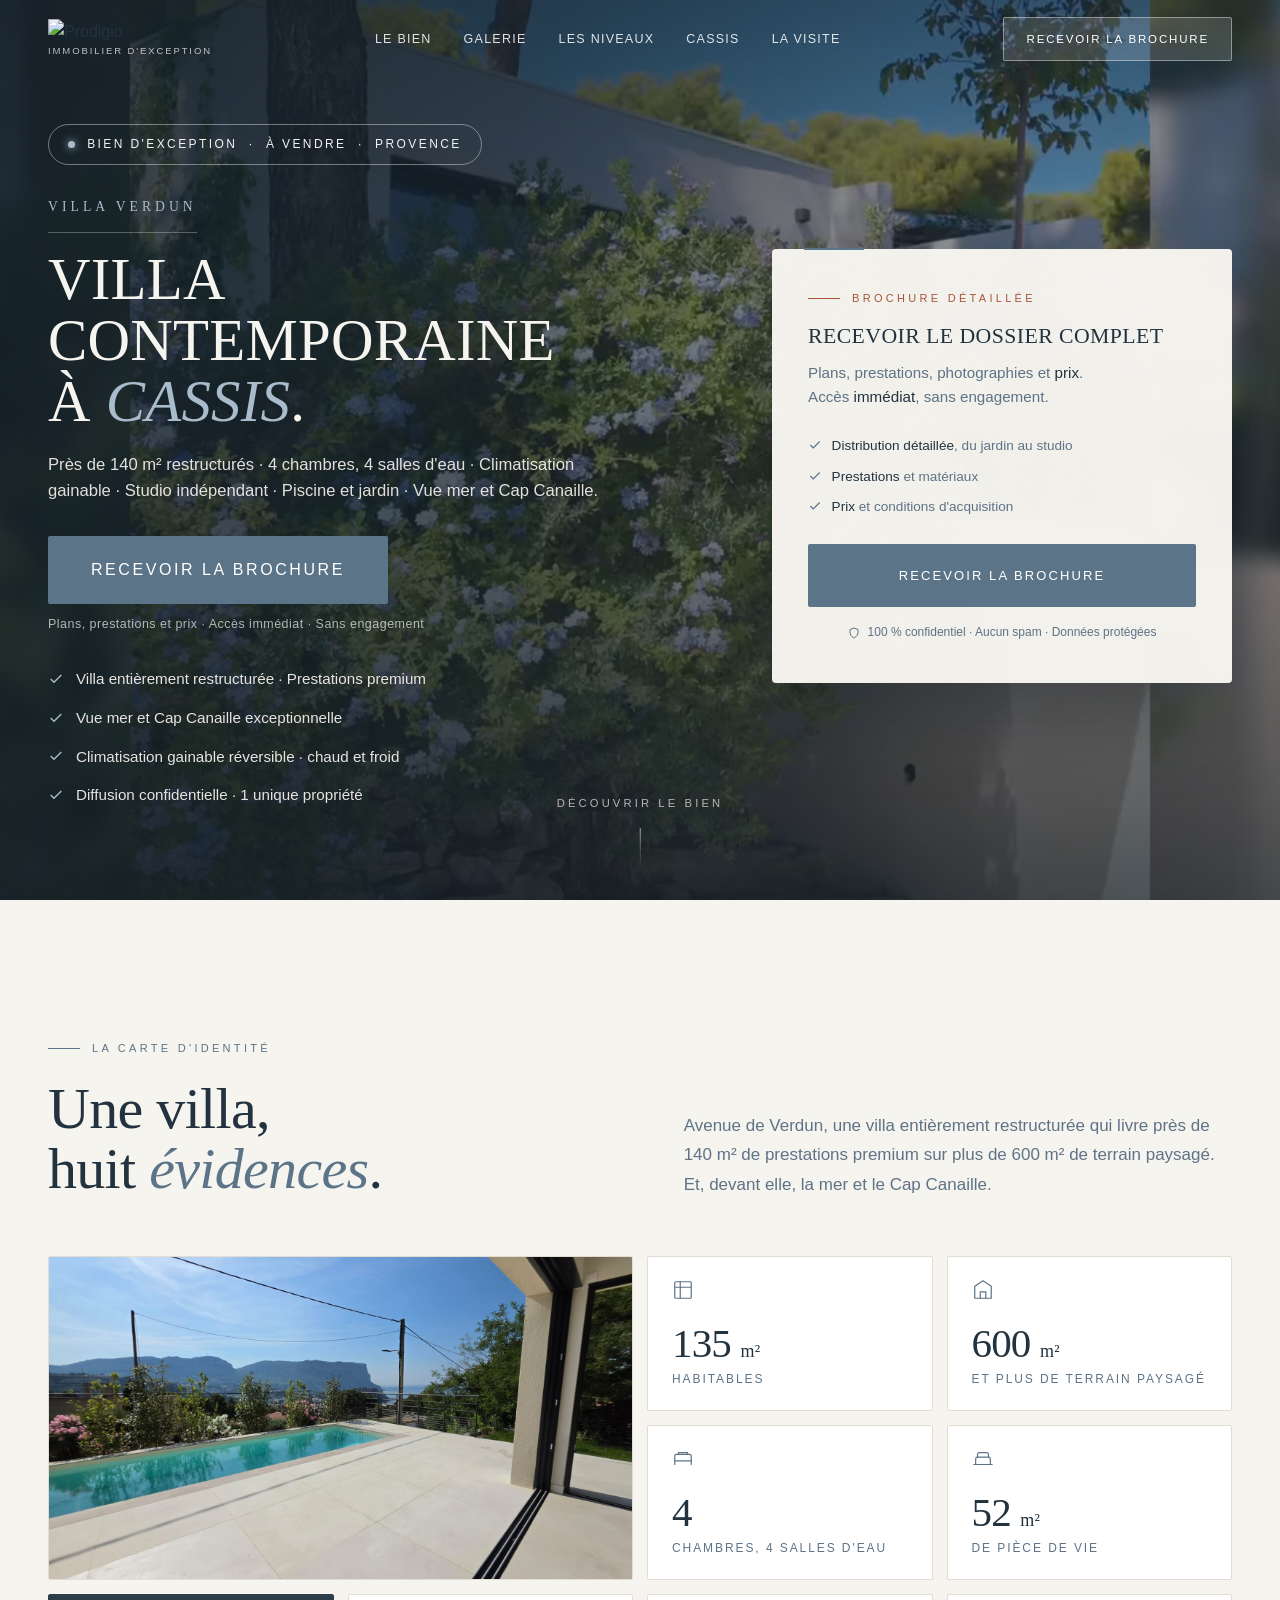
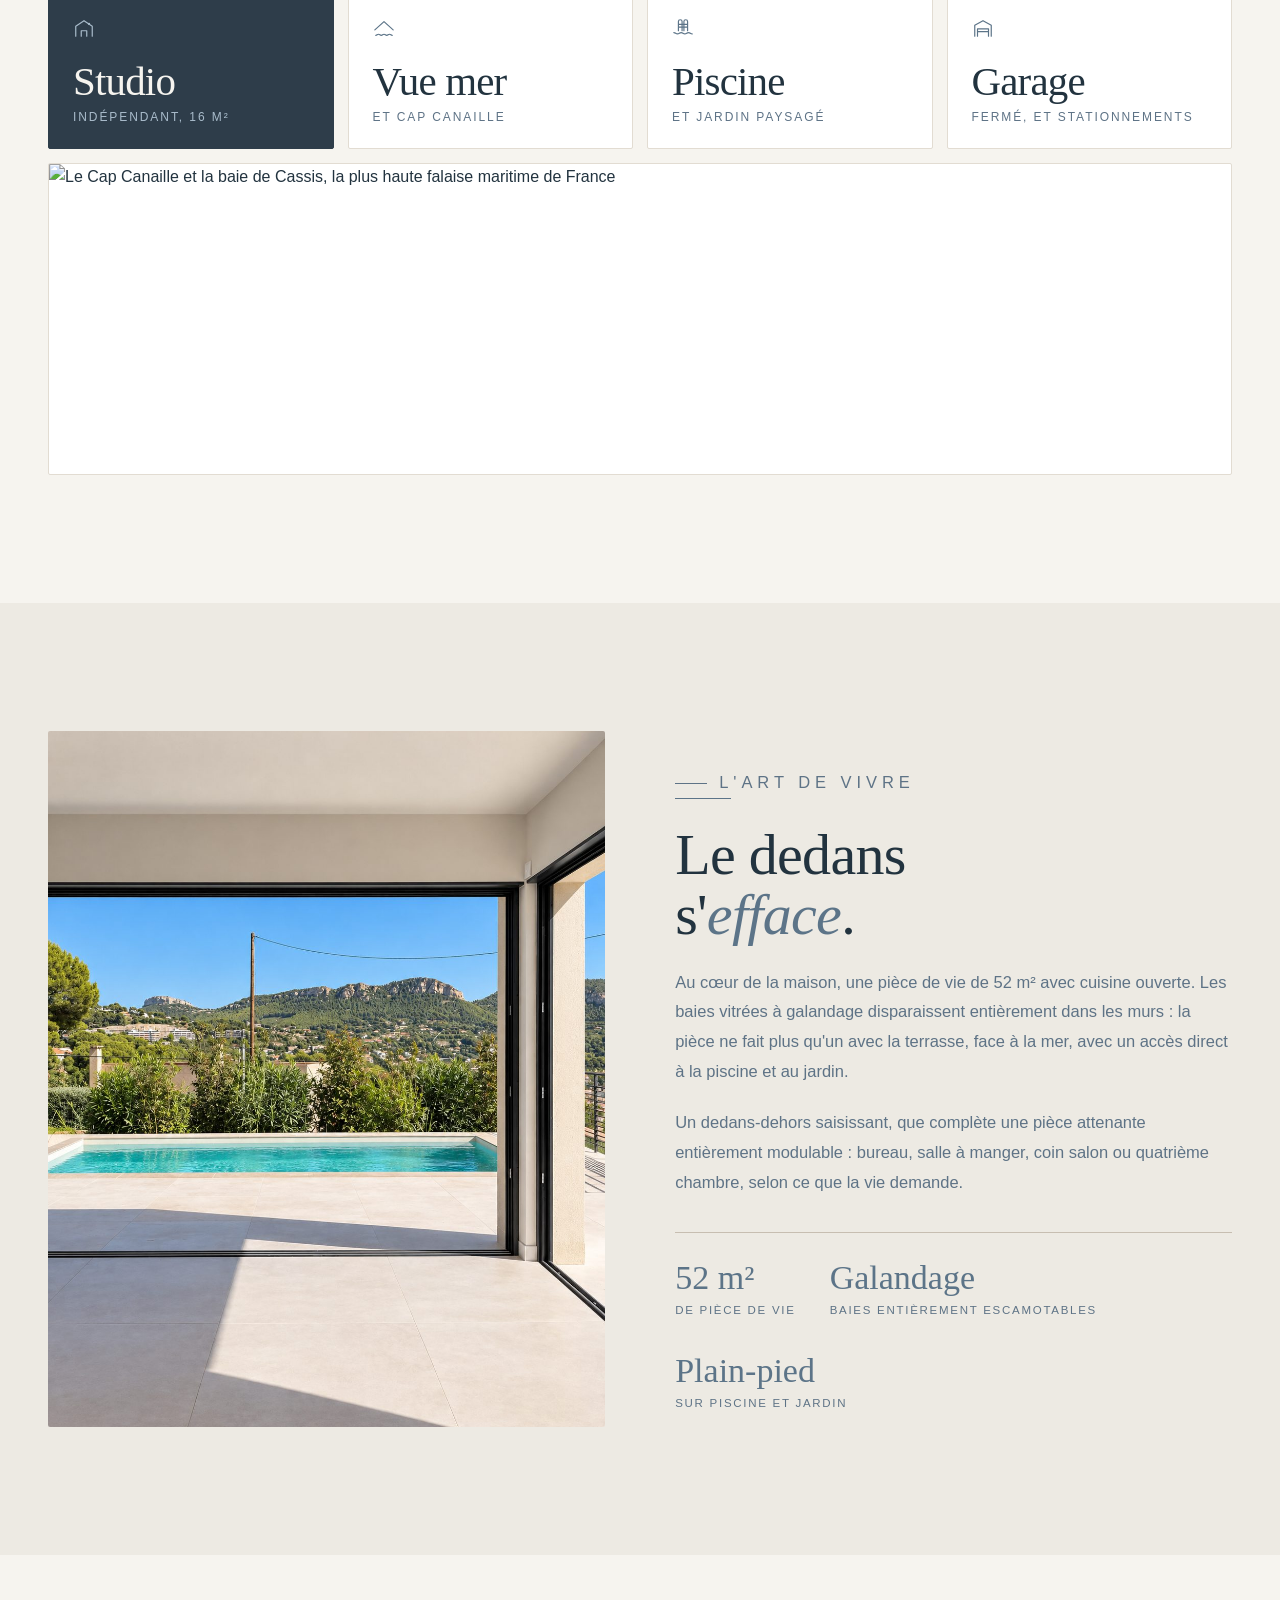
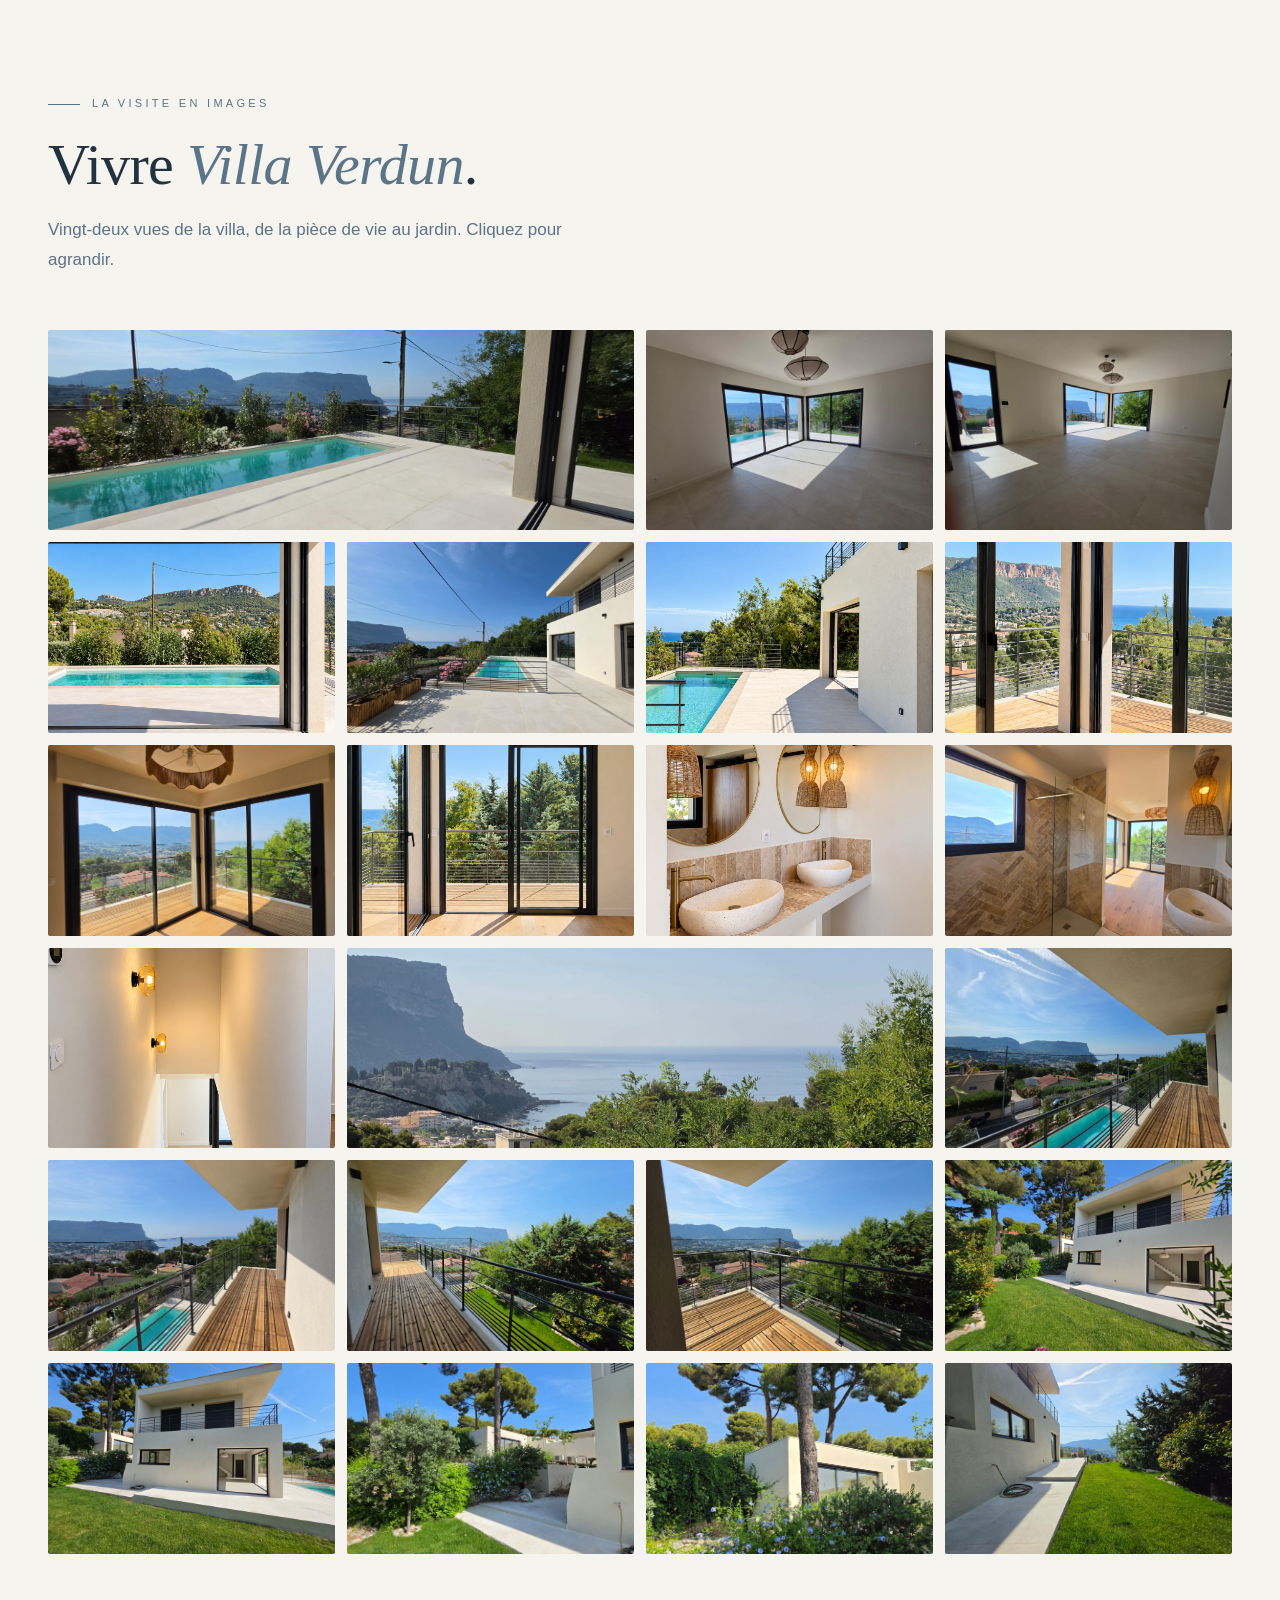
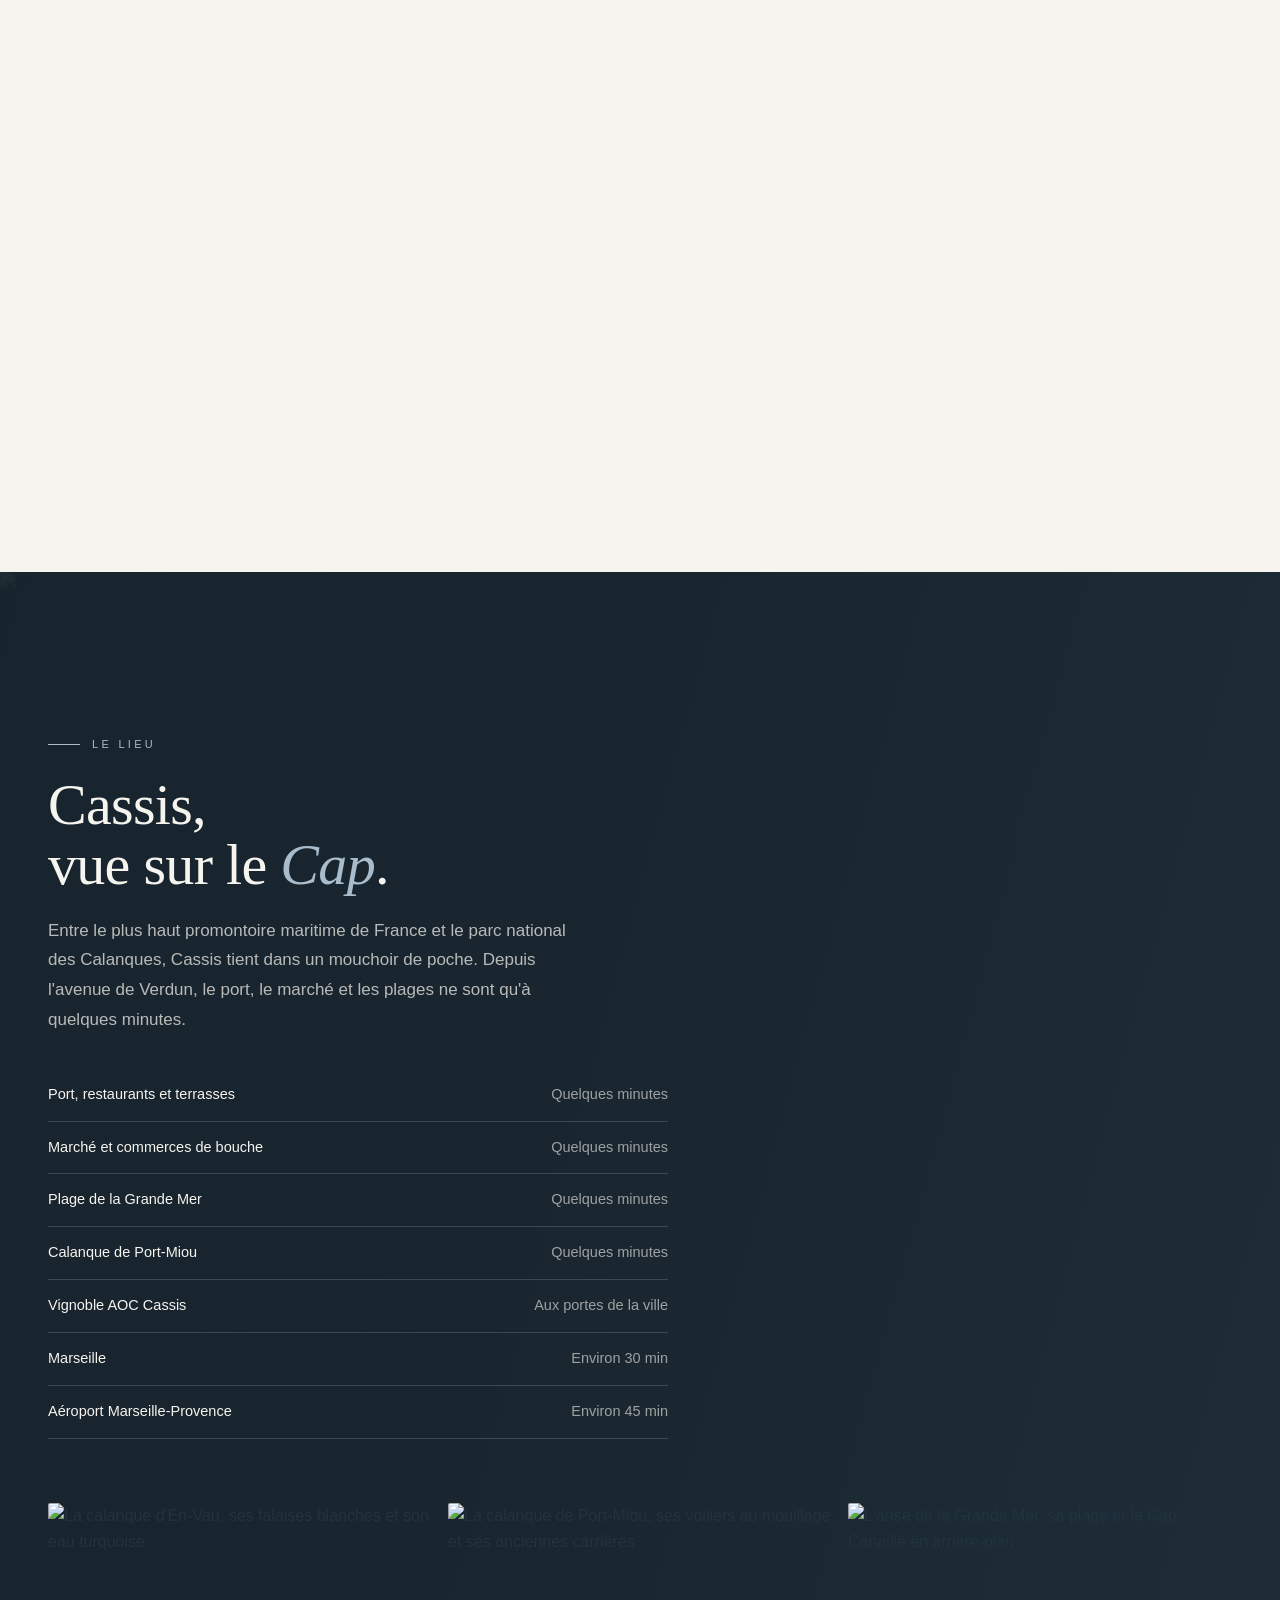
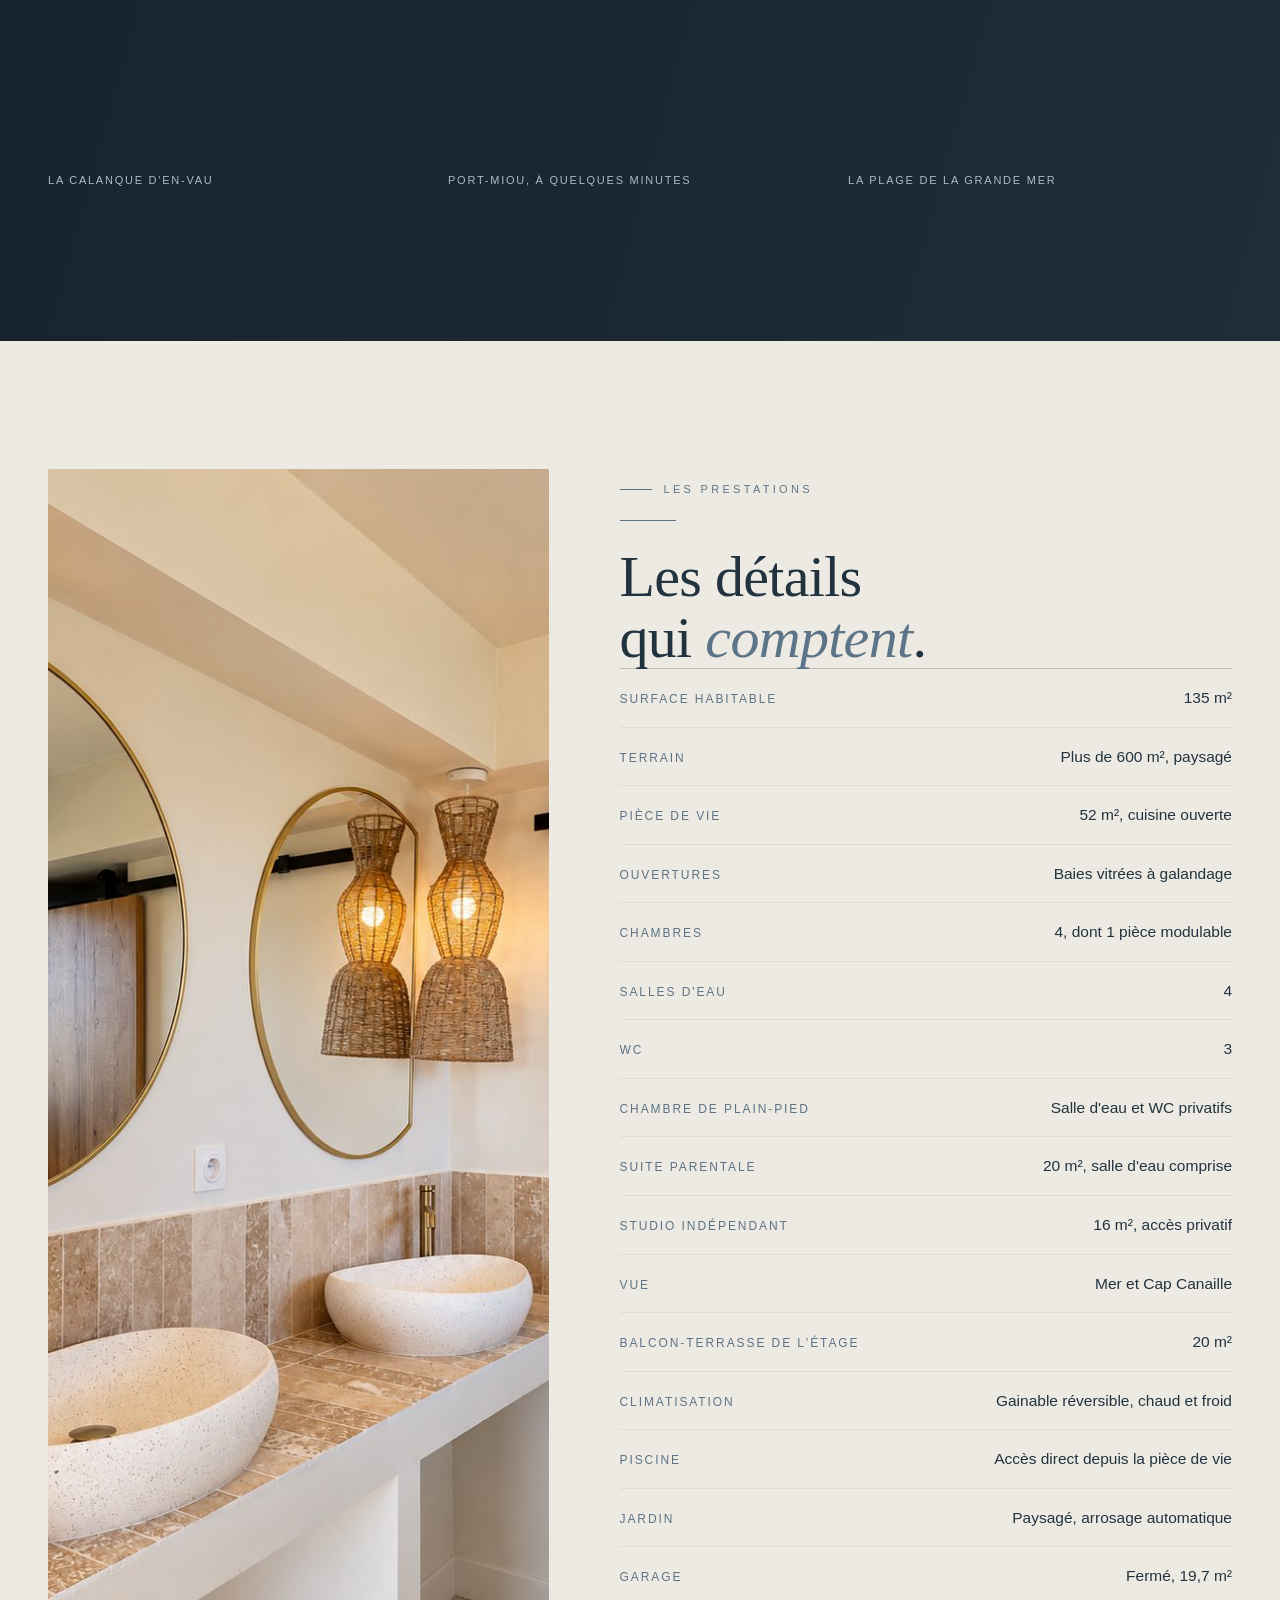
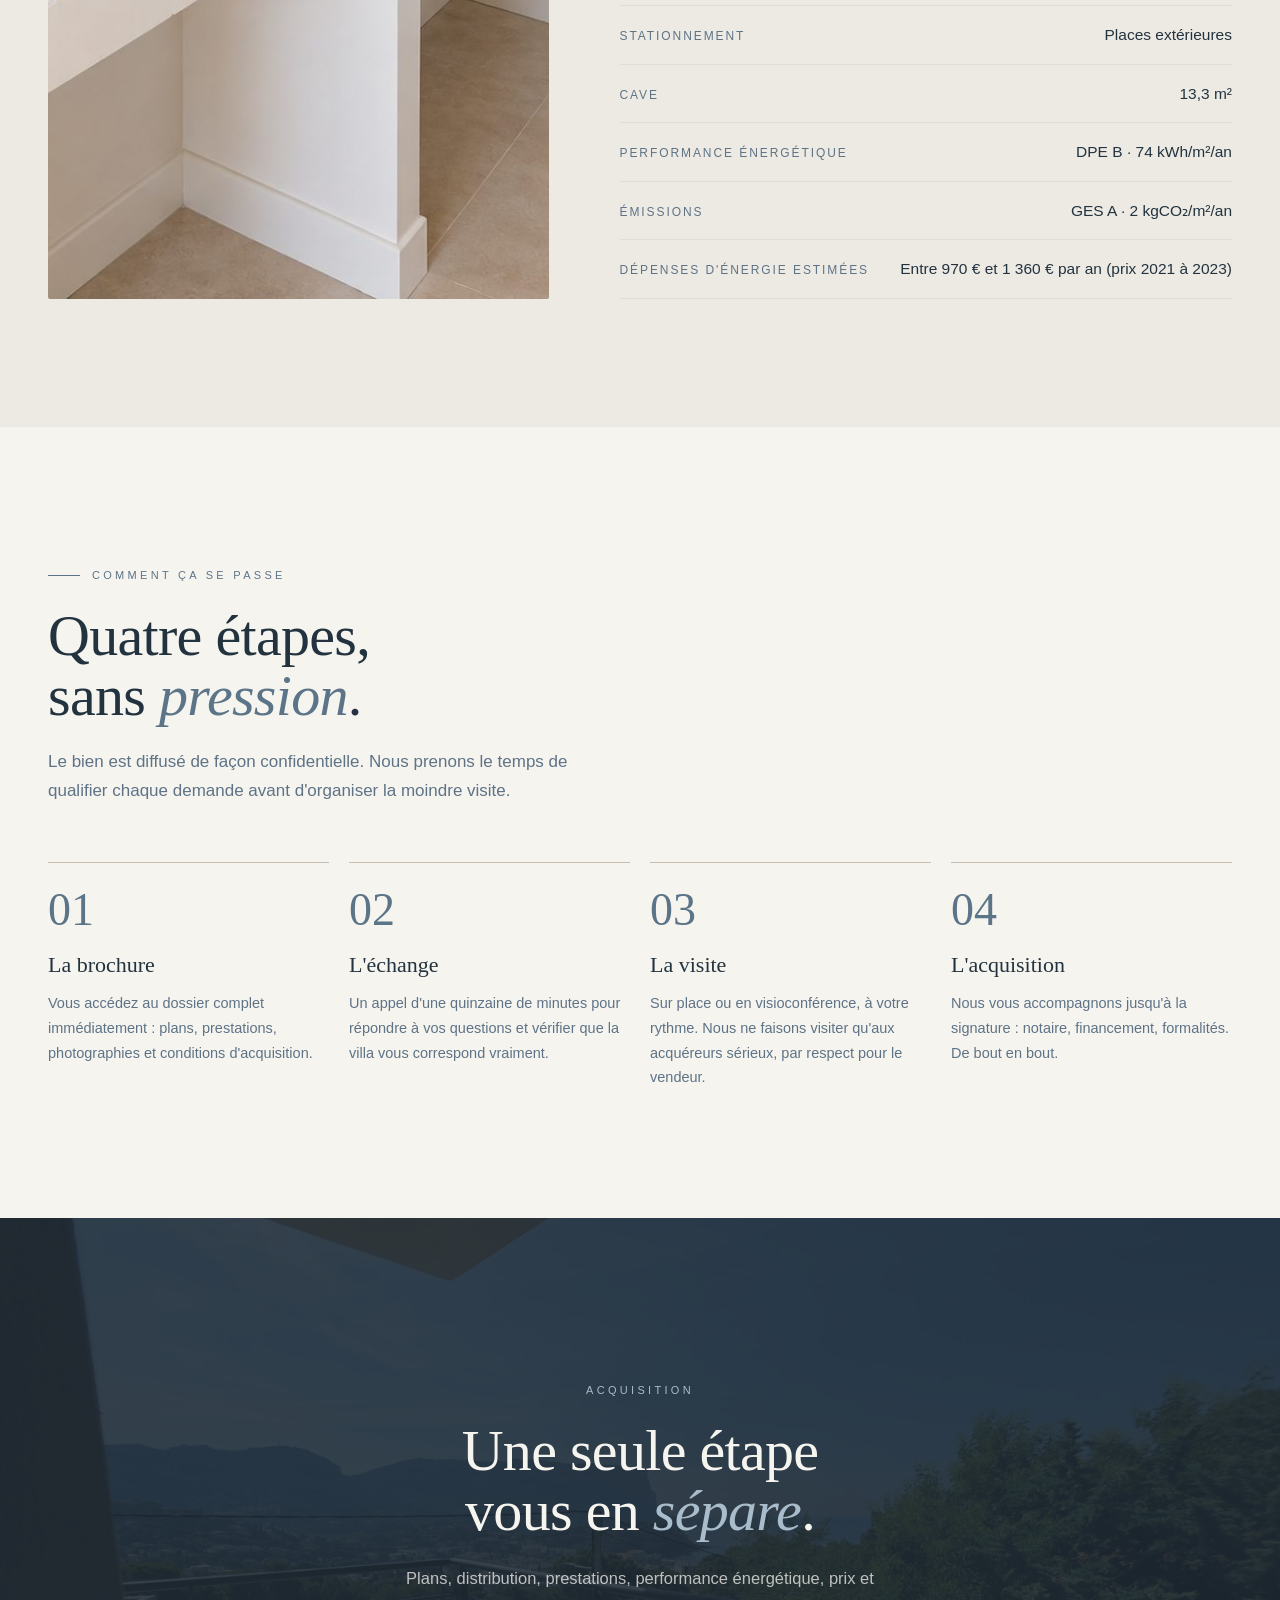
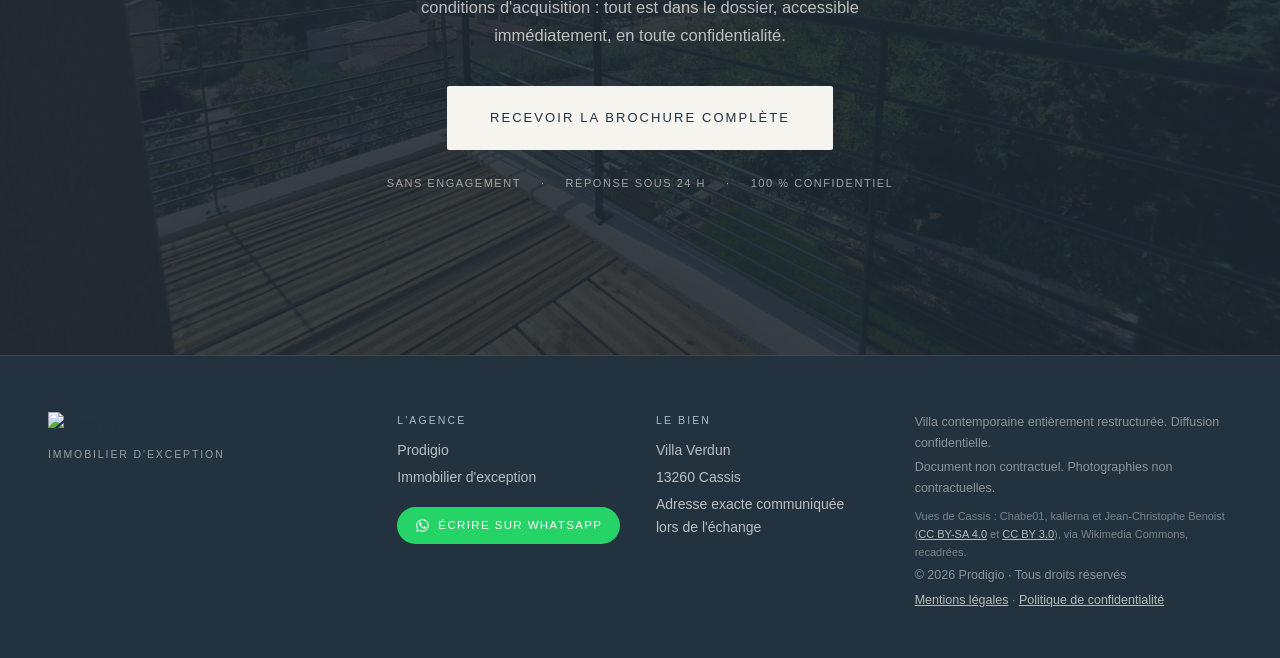
==== index.html @ 28ba640b "Un bouton atteignable des le premier ecran, sur mobile CE QUI N'ALLAIT PAS, MESURE. Sur un iPhone da" ====
<!DOCTYPE html>
<html lang="fr">
<head>
<meta charset="UTF-8" />
<meta name="viewport" content="width=device-width, initial-scale=1.0" />
<meta name="description" content="Villa contemporaine à vendre à Cassis (Bouches-du-Rhône), avenue de Verdun. près de 140 m² restructurés sur plus de 600 m² de terrain paysagé, 4 chambres et 4 salles d'eau, studio indépendant, piscine, vue mer et Cap Canaille exceptionnelle. Brochure détaillée sur demande." />
<meta name="theme-color" content="#22333F" />

<meta property="og:title" content="Villa Verdun · Villa contemporaine vue mer à Cassis · Brochure sur demande" />
<meta property="og:site_name" content="Prodigio · Immobilier d'exception" />
<meta property="og:description" content="Près de 140 m² de prestations premium face à la mer et au Cap Canaille, piscine, jardin paysagé et studio indépendant. Diffusion confidentielle. Dossier complet (plans, prestations, prix) accessible immédiatement." />
<meta property="og:image" content="assets/images/terrasse-piscine-mer.jpg" />
<meta property="og:image:alt" content="La terrasse et la piscine de la Villa Verdun, la baie de Cassis et le Cap Canaille" />
<meta property="og:type" content="website" />
<meta property="og:locale" content="fr_FR" />
<meta name="twitter:card" content="summary_large_image" />
<meta name="twitter:title" content="Villa Verdun · Villa contemporaine vue mer à Cassis" />
<meta name="twitter:description" content="Près de 140 m², 4 chambres, studio indépendant, piscine et jardin. Vue mer et Cap Canaille exceptionnelle." />
<meta name="twitter:image" content="assets/images/terrasse-piscine-mer.jpg" />

<title>Villa Verdun · Villa contemporaine vue mer à Cassis · À vendre</title>

<link rel="icon" href="assets/favicon.svg" type="image/svg+xml" />
<link rel="preload" as="image" href="assets/images/terrasse-piscine-mer.jpg" fetchpriority="high" />
<link rel="preload" as="font" type="font/woff2" href="assets/fonts/cormorant-garamond-400-normal-latin.woff2" crossorigin />
<link rel="preload" as="font" type="font/woff2" href="assets/fonts/jost-300-normal-latin.woff2" crossorigin />
<!-- Le formulaire vit sur un autre domaine : ouvrir la connexion
     maintenant epargne au visiteur la resolution DNS et la poignee de
     main TLS au moment ou il clique, c est-a-dire au pire moment. -->
<link rel="preconnect" href="https://go.prodigio.fr" crossorigin />
<link rel="dns-prefetch" href="https://go.prodigio.fr" />
<link rel="stylesheet" href="styles.css" />

<!-- TODO Meta Pixel — en attente de l'identifiant du pixel dedie a ce bien -->

<script type="application/ld+json">
{
  "@context": "https://schema.org",
  "@type": "SingleFamilyResidence",
  "name": "Villa Verdun",
  "description": "Villa contemporaine de près de 140 m² entièrement restructurée, avenue de Verdun à Cassis, sur plus de 600 m² de terrain paysagé. Quatre chambres et quatre salles d'eau, studio indépendant de 16 m², piscine, vue mer et Cap Canaille exceptionnelle.",
  "numberOfRooms": 5,
  "numberOfBedrooms": 4,
  "numberOfBathroomsTotal": 4,
  "floorSize": { "@type": "QuantitativeValue", "value": 135, "unitCode": "MTK" },
  "address": {
    "@type": "PostalAddress",
    "addressLocality": "Cassis",
    "postalCode": "13260",
    "addressRegion": "Provence-Alpes-Côte d'Azur",
    "addressCountry": "FR"
  }
}
</script>
</head>
<body>

<!-- ============== NAV ============== -->
<header class="nav" id="nav">
  <div class="nav__inner">
    <a href="#hero" class="nav__brand" aria-label="Prodigio, immobilier d'exception">
      <span class="nav__brand-logo">
        <img class="nav__logo nav__logo--light" src="assets/brand/prodigio-blanc.png" alt="Prodigio" />
        <img class="nav__logo nav__logo--dark" src="assets/brand/prodigio-encre.png" alt="" aria-hidden="true" />
      </span>
      <span class="nav__brand-sub">Immobilier d'exception</span>
    </a>

    <nav class="nav__links" aria-label="Navigation principale">
      <a href="#bien">Le bien</a>
      <a href="#galerie">Galerie</a>
      <a href="#niveaux">Les niveaux</a>
      <a href="#lieu">Cassis</a>
      <a href="#process">La visite</a>
    </nav>

    <div class="nav__actions">
      <button class="btn btn--sm nav__cta js-open-brochure" type="button">Recevoir la brochure</button>
    </div>

    <button class="nav__burger" id="navBurger" aria-label="Ouvrir le menu" aria-expanded="false" aria-controls="navMobile">
      <span></span><span></span><span></span>
    </button>
  </div>

  <nav class="nav__mobile" id="navMobile" aria-label="Navigation mobile">
    <a href="#bien">Le bien</a>
    <a href="#galerie">Galerie</a>
    <a href="#niveaux">Les niveaux</a>
    <a href="#lieu">Cassis</a>
    <a href="#process">La visite</a>
    <button class="btn btn--primary js-open-brochure" type="button">Recevoir la brochure</button>
  </nav>
</header>

<!-- ============== HERO ============== -->
<section class="hero" id="hero">
  <div class="hero__media">
    <img src="assets/images/terrasse-piscine-mer.jpg"
         alt="La terrasse et la piscine de la villa, la baie de Cassis et le Cap Canaille"
         fetchpriority="high" />
    <div class="hero__video" id="heroVideo" aria-hidden="true"></div>
    <div class="hero__scrim"></div>
  </div>

  <div class="hero__grid">

    <div class="hero__left">
      <div class="hero__pill">
        <span class="dot"></span>
        Bien d'exception &nbsp;·&nbsp; À vendre &nbsp;·&nbsp; Provence
      </div>

      <div class="hero__kicker">Villa Verdun</div>
      <h1 class="hero__title">
        Villa contemporaine<br />
        à <span class="italic">Cassis</span>.
      </h1>

      <p class="hero__subtitle">
        Près de 140 m² restructurés · 4 chambres, 4 salles d'eau ·
        Climatisation gainable · Studio indépendant · Piscine et jardin ·
        Vue mer et Cap Canaille.
      </p>

      <!-- L'APPEL À L'ACTION DU PREMIER ÉCRAN.
           Il n'y en avait aucun d'atteignable avant 983 px : les deux boutons
           du haut vivent dans le menu replié (hauteur 0 sur mobile) et la
           barre flottante attendait la sortie du hero pour s'allumer. Un
           visiteur venu d'une publicité arrivait donc sur un titre, un
           sous-titre et une vidéo, sans un seul moyen de demander la
           brochure — c'est-à-dire sans rien à faire.
           Il est placé AVANT la vidéo, et pas après : sur un écran de 664 px
           (navigateur intégré de Facebook, iPhone), la vidéo commence vers
           415 px et pousserait le bouton hors de vue. -->
      <div class="hero__cta" id="heroCta">
        <button class="btn btn--primary btn--lg btn--block js-open-brochure" type="button">
          Recevoir la brochure
        </button>
        <p class="hero__cta-micro">
          Plans, prestations et prix &middot; Accès immédiat &middot; Sans engagement
        </p>
      </div>

      <ul class="hero__features">
        <li>
          <svg width="16" height="16" viewBox="0 0 24 24" fill="none" stroke="currentColor" stroke-width="2"><path d="M20 6L9 17l-5-5"/></svg>
          Villa entièrement restructurée · Prestations premium
        </li>
        <li>
          <svg width="16" height="16" viewBox="0 0 24 24" fill="none" stroke="currentColor" stroke-width="2"><path d="M20 6L9 17l-5-5"/></svg>
          Vue mer et Cap Canaille exceptionnelle
        </li>
        <li>
          <svg width="16" height="16" viewBox="0 0 24 24" fill="none" stroke="currentColor" stroke-width="2"><path d="M20 6L9 17l-5-5"/></svg>
          Climatisation gainable réversible · chaud et froid
        </li>
        <li>
          <svg width="16" height="16" viewBox="0 0 24 24" fill="none" stroke="currentColor" stroke-width="2"><path d="M20 6L9 17l-5-5"/></svg>
          Diffusion confidentielle · 1 unique propriété
        </li>
      </ul>

      <!-- Visite vidéo, dans le flux sous le texte et au-dessus de la carte
           de capture. Réservée aux écrans où la carte passe sous le texte :
           au-dessus, la vidéo de couverture joue déjà en fond.
           Lecture automatique, muette et bouclée, avec deux commandes : le son
           et le plein écran. Le <video> est en pointer-events: none pour que
           le tap n'ouvre pas les contrôles natifs d'iOS par-dessus. -->
      <figure class="hero__shot">
        <video autoplay muted loop playsinline webkit-playsinline="true"
               preload="metadata" poster="assets/images/terrasse-etage-piscine.jpg"
               aria-label="Visite vidéo de la Villa Verdun">
          <source src="assets/video/teaser-verdun-480.webm" type="video/webm" />
          <source src="assets/video/teaser-verdun-480.mp4" type="video/mp4" />
        </video>
        <figcaption class="hero__shot-tag"><span class="dot"></span>Visite vidéo · 1 min 45</figcaption>
        <div class="hero__shot-cmd">
          <button class="hero__shot-btn js-son" type="button" aria-label="Activer le son">
            <svg class="i-muet" width="18" height="18" viewBox="0 0 24 24" fill="none" stroke="currentColor" stroke-width="1.6" aria-hidden="true">
              <polygon points="11 5 6 9 2 9 2 15 6 15 11 19 11 5" fill="currentColor"/>
              <line x1="23" y1="9" x2="17" y2="15"/><line x1="17" y1="9" x2="23" y2="15"/>
            </svg>
            <svg class="i-son" width="18" height="18" viewBox="0 0 24 24" fill="none" stroke="currentColor" stroke-width="1.6" aria-hidden="true">
              <polygon points="11 5 6 9 2 9 2 15 6 15 11 19 11 5" fill="currentColor"/>
              <path d="M15.54 8.46a5 5 0 0 1 0 7.07M19.07 4.93a10 10 0 0 1 0 14.14"/>
            </svg>
          </button>
          <button class="hero__shot-btn js-plein-ecran" type="button" aria-label="Plein écran">
            <svg width="18" height="18" viewBox="0 0 24 24" fill="none" stroke="currentColor" stroke-width="1.6" aria-hidden="true">
              <path d="M3 9V3h6M21 9V3h-6M3 15v6h6M21 15v6h-6"/>
            </svg>
          </button>
        </div>
      </figure>
    </div>

    <aside class="hero__form-wrap" id="brochureForm">
      <div class="hero__form-card">
        <div class="eyebrow eyebrow--terre">Brochure détaillée</div>
        <h2 class="hero__form-title">
          Recevoir le dossier&nbsp;complet
        </h2>
        <p class="hero__form-lede">
          Plans, prestations, photographies et <strong>prix</strong>.<br />
          Accès <strong>immédiat</strong>, sans engagement.
        </p>

        <ul class="hero__form-perks">
          <li>
            <svg width="14" height="14" viewBox="0 0 24 24" fill="none" stroke="currentColor" stroke-width="2"><path d="M20 6L9 17l-5-5"/></svg>
            <span><strong>Distribution détaillée</strong>, du jardin au studio</span>
          </li>
          <li>
            <svg width="14" height="14" viewBox="0 0 24 24" fill="none" stroke="currentColor" stroke-width="2"><path d="M20 6L9 17l-5-5"/></svg>
            <span><strong>Prestations</strong> et matériaux</span>
          </li>
          <li>
            <svg width="14" height="14" viewBox="0 0 24 24" fill="none" stroke="currentColor" stroke-width="2"><path d="M20 6L9 17l-5-5"/></svg>
            <span><strong>Prix</strong> et conditions d'acquisition</span>
          </li>
        </ul>

        <button class="btn btn--primary btn--lg btn--block js-open-brochure" type="button">
          Recevoir la brochure
        </button>

        <p class="hero__form-trust">
          <svg width="12" height="12" viewBox="0 0 24 24" fill="none" stroke="currentColor" stroke-width="2"><path d="M12 22s8-4 8-10V5l-8-3-8 3v7c0 6 8 10 8 10z"/></svg>
          100 % confidentiel · Aucun spam · Données protégées
        </p>
      </div>
    </aside>

  </div>

  <a href="#bien" class="hero__scroll" aria-label="Faire défiler jusqu'à la présentation du bien">
    <span>Découvrir le bien</span>
    <span class="hero__scroll-line"></span>
  </a>
</section>

<!-- ============== CARTE D'IDENTITÉ ============== -->
<section class="bento reveal" id="bien">
  <div class="container">
    <div class="bento__head">
      <div>
        <p class="eyebrow">La carte d'identité</p>
        <h2 class="section-title">Une villa,<br />huit <em>évidences</em>.</h2>
      </div>
      <p class="section-lede">
        Avenue de Verdun, une villa entièrement restructurée qui livre près de 140 m² de
        prestations premium sur plus de 600 m² de terrain paysagé. Et, devant elle,
        la mer et le Cap Canaille.
      </p>
    </div>

    <div class="bento__grid">
      <div class="tile tile--photo tile--wide tile--tall">
        <img src="assets/images/galandage-piscine-cap.jpg" loading="lazy"
             alt="Les baies à galandage ouvertes sur la terrasse, la piscine et le Cap Canaille" />
      </div>

      <div class="tile">
        <div class="tile__icon"><svg viewBox="0 0 24 24" fill="none" stroke="currentColor" stroke-width="1.3" stroke-linecap="round" stroke-linejoin="round" aria-hidden="true"><rect x="3" y="3" width="18" height="18" rx="1"/><path d="M3 9h18M9 3v18"/></svg></div>
        <div class="tile__key">135 <span>m²</span></div>
        <div class="tile__label">Habitables</div>
      </div>

      <div class="tile">
        <div class="tile__icon"><svg viewBox="0 0 24 24" fill="none" stroke="currentColor" stroke-width="1.3" stroke-linecap="round" stroke-linejoin="round" aria-hidden="true"><path d="M12 2l9 6v13H3V8z"/><path d="M9 21v-7h6v7"/></svg></div>
        <div class="tile__key">600 <span>m²</span></div>
        <div class="tile__label">Et plus de terrain paysagé</div>
      </div>

      <div class="tile">
        <div class="tile__icon"><svg viewBox="0 0 24 24" fill="none" stroke="currentColor" stroke-width="1.3" stroke-linecap="round" stroke-linejoin="round" aria-hidden="true"><path d="M3 18V9a2 2 0 012-2h14a2 2 0 012 2v9"/><path d="M3 14h18M7 7V5h10v2"/></svg></div>
        <div class="tile__key">4</div>
        <div class="tile__label">Chambres, 4 salles d'eau</div>
      </div>

      <div class="tile">
        <div class="tile__icon"><svg viewBox="0 0 24 24" fill="none" stroke="currentColor" stroke-width="1.3" stroke-linecap="round" stroke-linejoin="round" aria-hidden="true"><path d="M4 18v-6a2 2 0 012-2h12a2 2 0 012 2v6"/><path d="M2 18h20M6 10V7a2 2 0 012-2h8a2 2 0 012 2v3"/></svg></div>
        <div class="tile__key">52 <span>m²</span></div>
        <div class="tile__label">De pièce de vie</div>
      </div>

      <div class="tile tile--dark">
        <div class="tile__icon"><svg viewBox="0 0 24 24" fill="none" stroke="currentColor" stroke-width="1.3" stroke-linecap="round" stroke-linejoin="round" aria-hidden="true"><path d="M3 21V10l9-6 9 6v11"/><path d="M9 21v-6h6v6"/><circle cx="17.5" cy="7.5" r="0.6"/></svg></div>
        <div class="tile__key">Studio</div>
        <div class="tile__label">Indépendant, 16 m²</div>
      </div>

      <div class="tile">
        <div class="tile__icon"><svg viewBox="0 0 24 24" fill="none" stroke="currentColor" stroke-width="1.3" stroke-linecap="round" stroke-linejoin="round" aria-hidden="true"><path d="M3 20c1.5 0 1.5-1.2 3-1.2s1.5 1.2 3 1.2 1.5-1.2 3-1.2 1.5 1.2 3 1.2 1.5-1.2 3-1.2 1.5 1.2 3 1.2"/><path d="M2 14l10-9 10 9"/></svg></div>
        <div class="tile__key">Vue mer</div>
        <div class="tile__label">Et Cap Canaille</div>
      </div>

      <div class="tile">
        <div class="tile__icon"><svg viewBox="0 0 24 24" fill="none" stroke="currentColor" stroke-width="1.3" stroke-linecap="round" stroke-linejoin="round" aria-hidden="true"><path d="M2 17c2 0 2 1.5 4 1.5S8 17 10 17s2 1.5 4 1.5S16 17 18 17s2 1.5 4 1.5"/><path d="M7 15V5a2 2 0 014 0v10M13 15V5a2 2 0 014 0v10M7 8h10M7 11h10"/></svg></div>
        <div class="tile__key">Piscine</div>
        <div class="tile__label">Et jardin paysagé</div>
      </div>

      <div class="tile">
        <div class="tile__icon"><svg viewBox="0 0 24 24" fill="none" stroke="currentColor" stroke-width="1.3" stroke-linecap="round" stroke-linejoin="round" aria-hidden="true"><path d="M3 21V9l9-5 9 5v12"/><path d="M6 21v-8h12v8M6 16h12"/></svg></div>
        <div class="tile__key">Garage</div>
        <div class="tile__label">Fermé, et stationnements</div>
      </div>

      <div class="tile tile--photo tile--full">
        <img src="assets/images/cassis/cap-canaille-panorama.jpg" loading="lazy"
             alt="Le Cap Canaille et la baie de Cassis, la plus haute falaise maritime de France" />
      </div>
    </div>
  </div>
</section>

<!-- ============== STORY 1 — L'ART DE VIVRE ============== -->
<section class="story reveal">
  <div class="container story__grid">
    <div class="story__media">
      <img src="assets/images/sejour-piscine.jpg" loading="lazy"
           alt="La pièce de vie grande ouverte sur la terrasse et la piscine, les collines en arrière-plan" />
    </div>
    <div class="story__body">
      <p class="eyebrow">L'art de vivre</p>
      <div class="rule"></div>
      <h2 class="section-title">Le dedans<br />s'<em>efface</em>.</h2>
      <p>
        Au cœur de la maison, une pièce de vie de 52 m² avec cuisine ouverte. Les baies
        vitrées à galandage disparaissent entièrement dans les murs : la pièce ne fait
        plus qu'un avec la terrasse, face à la mer, avec un accès direct à la piscine
        et au jardin.
      </p>
      <p>
        Un dedans-dehors saisissant, que complète une pièce attenante entièrement
        modulable : bureau, salle à manger, coin salon ou quatrième chambre, selon
        ce que la vie demande.
      </p>
      <div class="story__stats">
        <div>
          <div class="story__stat-k">52 m²</div>
          <div class="story__stat-l">De pièce de vie</div>
        </div>
        <div>
          <div class="story__stat-k">Galandage</div>
          <div class="story__stat-l">Baies entièrement escamotables</div>
        </div>
        <div>
          <div class="story__stat-k">Plain-pied</div>
          <div class="story__stat-l">Sur piscine et jardin</div>
        </div>
      </div>
    </div>
  </div>
</section>

<!-- ============== GALERIE ============== -->
<section class="gallery reveal" id="galerie">
  <div class="container">
    <p class="eyebrow">La visite en images</p>
    <h2 class="section-title">Vivre <em>Villa Verdun</em>.</h2>
    <p class="section-lede">
      Vingt-deux vues de la villa, de la pièce de vie au jardin. Cliquez pour agrandir.
    </p>

    <div class="gallery__grid" id="galleryGrid">
      <button class="gallery__item gallery__item--wide" type="button">
        <img src="assets/images/galandage-piscine-cap.jpg" loading="lazy" alt="Les baies à galandage ouvertes sur la terrasse, la piscine et le Cap Canaille" />
        <span class="gallery__cap">La pièce de vie, grande ouverte</span>
      </button>
      <button class="gallery__item" type="button">
        <img src="assets/images/piece-de-vie.jpg" loading="lazy" alt="La pièce de vie de 52 m², ses baies d'angle sur la piscine et la mer" />
        <span class="gallery__cap">La pièce de vie, 52 m²</span>
      </button>
      <button class="gallery__item" type="button">
        <img src="assets/images/dedans-dehors.jpg" loading="lazy" alt="Les baies vitrées à galandage et la terrasse dans le prolongement de la pièce de vie" />
        <span class="gallery__cap">Baies à galandage</span>
      </button>
      <button class="gallery__item" type="button">
        <img src="assets/images/sejour-piscine.jpg" loading="lazy" alt="La pièce de vie ouverte de plain-pied sur la piscine" />
        <span class="gallery__cap">Accès direct à la piscine</span>
      </button>
      <button class="gallery__item" type="button">
        <img src="assets/images/terrasse-piscine-mer.jpg" loading="lazy" alt="La terrasse, la piscine et la baie de Cassis" />
        <span class="gallery__cap">La terrasse et la piscine</span>
      </button>
      <button class="gallery__item" type="button">
        <img src="assets/images/piscine-terrasse.jpg" loading="lazy" alt="La piscine le long de la terrasse, la mer à l'horizon" />
        <span class="gallery__cap">La piscine, face à la mer</span>
      </button>
      <button class="gallery__item" type="button">
        <img src="assets/images/suite-vue-cap.jpg" loading="lazy" alt="La suite parentale, ses baies d'angle ouvertes sur le Cap Canaille" />
        <span class="gallery__cap">La suite parentale</span>
      </button>
      <button class="gallery__item" type="button">
        <img src="assets/images/suite-baies-angle.jpg" loading="lazy" alt="Les baies d'angle de la suite et la terrasse en bois, vue mer" />
        <span class="gallery__cap">Baies d'angle sur la terrasse</span>
      </button>
      <button class="gallery__item" type="button">
        <img src="assets/images/suite-terrasse.jpg" loading="lazy" alt="La suite parentale et son accès direct à la terrasse" />
        <span class="gallery__cap">La suite, accès terrasse</span>
      </button>
      <button class="gallery__item" type="button">
        <img src="assets/images/suite-sdb-vasques.jpg" loading="lazy" alt="Salle d'eau de la suite, double vasque en pierre et miroirs ronds" />
        <span class="gallery__cap">Salle d'eau, double vasque</span>
      </button>
      <button class="gallery__item" type="button">
        <img src="assets/images/suite-sdb-douche.jpg" loading="lazy" alt="Douche à l'italienne de la suite, fenêtre sur la mer et le Cap Canaille" />
        <span class="gallery__cap">Douche à l'italienne, vue mer</span>
      </button>
      <button class="gallery__item" type="button">
        <img src="assets/images/escalier.jpg" loading="lazy" alt="L'escalier qui mène à l'étage, éclairé d'appliques" />
        <span class="gallery__cap">L'escalier</span>
      </button>
      <button class="gallery__item gallery__item--wide" type="button">
        <img src="assets/images/vue-cap-canaille.jpg" loading="lazy" alt="Le Cap Canaille et la mer vus depuis la villa, au-dessus des pins" />
        <span class="gallery__cap">Le Cap Canaille depuis la villa</span>
      </button>
      <button class="gallery__item" type="button">
        <img src="assets/images/terrasse-etage-piscine.jpg" loading="lazy" alt="La terrasse de l'étage surplombant la piscine, vue sur la baie" />
        <span class="gallery__cap">La terrasse de l'étage</span>
      </button>
      <button class="gallery__item" type="button">
        <img src="assets/images/terrasse-etage-verticale.jpg" loading="lazy" alt="La terrasse de l'étage, la piscine en contrebas et le Cap Canaille" />
        <span class="gallery__cap">Au-dessus de la piscine</span>
      </button>
      <button class="gallery__item" type="button">
        <img src="assets/images/terrasse-etage-jardin.jpg" loading="lazy" alt="La terrasse de l'étage côté jardin" />
        <span class="gallery__cap">La terrasse, côté jardin</span>
      </button>
      <button class="gallery__item" type="button">
        <img src="assets/images/balcon-cap-canaille.jpg" loading="lazy" alt="Vue mer et Cap Canaille depuis le balcon de l'étage" />
        <span class="gallery__cap">Vue mer et Cap Canaille</span>
      </button>
      <button class="gallery__item" type="button">
        <img src="assets/images/facade-jardin.jpg" loading="lazy" alt="La façade côté jardin, baies grandes ouvertes sur la pelouse" />
        <span class="gallery__cap">La façade côté jardin</span>
      </button>
      <button class="gallery__item" type="button">
        <img src="assets/images/facade-piscine.jpg" loading="lazy" alt="La villa, sa pelouse et sa piscine sous les pins" />
        <span class="gallery__cap">La villa et sa piscine</span>
      </button>
      <button class="gallery__item" type="button">
        <img src="assets/images/jardin-paysager.jpg" loading="lazy" alt="Le jardin paysagé, pelouse, olivier et massifs" />
        <span class="gallery__cap">Le jardin paysagé</span>
      </button>
      <button class="gallery__item" type="button">
        <img src="assets/images/jardin-pins.jpg" loading="lazy" alt="Pins et massifs fleuris au jardin" />
        <span class="gallery__cap">Pins et massifs fleuris</span>
      </button>
      <button class="gallery__item" type="button">
        <img src="assets/images/allee-jardin.jpg" loading="lazy" alt="L'allée latérale le long de la pelouse" />
        <span class="gallery__cap">L'allée latérale</span>
      </button>
    </div>
  </div>
</section>

<!-- ============== LES NIVEAUX ============== -->
<section class="levels reveal" id="niveaux">
  <div class="container">
    <p class="eyebrow eyebrow--light">La distribution</p>
    <h2 class="section-title section-title--light">Trois espaces,<br />trois <em>usages</em>.</h2>
    <p class="section-lede section-lede--light">
      Vivre et recevoir de plain-pied, se retirer à l'étage face à la mer, accueillir
      en toute indépendance. Chaque espace a sa fonction, et sa vue.
    </p>

    <div class="levels__grid">
      <article class="level">
        <img src="assets/images/piece-de-vie.jpg" loading="lazy"
             alt="La pièce de vie de 52 m² et ses baies d'angle sur la piscine" />
        <div class="level__body">
          <div class="level__n">I</div>
          <h3 class="level__t">Recevoir,<br />de plain-pied</h3>
          <p class="level__p">
            La pièce de vie de 52 m² et sa cuisine ouverte, une pièce attenante modulable
            (bureau, salle à manger, salon ou quatrième chambre) et une chambre avec salle
            d'eau et WC privatifs, à l'abri de la chaleur et du bruit.
          </p>
        </div>
      </article>

      <article class="level">
        <img src="assets/images/suite-baies-angle.jpg" loading="lazy"
             alt="La suite parentale, ses baies d'angle ouvertes sur la terrasse et la mer" />
        <div class="level__body">
          <div class="level__n">II</div>
          <h3 class="level__t">Se retirer,<br />face à la mer</h3>
          <p class="level__p">
            À l'étage, une suite parentale de 20 m², salle d'eau comprise, et une chambre de 12 m²,
            chacune avec sa salle d'eau privative. Les baies ouvrent sur la terrasse,
            la mer et le Cap Canaille.
          </p>
        </div>
      </article>

      <article class="level">
        <img src="assets/images/facade-jardin-2.jpg" loading="lazy"
             alt="La villa côté jardin, sous les pins" />
        <div class="level__body">
          <div class="level__n">III</div>
          <h3 class="level__t">Accueillir,<br />en toute liberté</h3>
          <p class="level__p">
            Un studio indépendant de 16 m² avec accès privatif. Idéal pour recevoir
            famille et amis en toute autonomie, ou pour générer un revenu locatif
            saisonnier.
          </p>
        </div>
      </article>
    </div>
  </div>
</section>

<!-- ============== STORY 2 — DEHORS ============== -->
<section class="story story--plain story--reverse reveal">
  <div class="container story__grid">
    <div class="story__media">
      <img src="assets/images/jardin-paysager.jpg" loading="lazy"
           alt="Le jardin paysagé, sa pelouse, son olivier et ses pins" />
    </div>
    <div class="story__body">
      <p class="eyebrow">Les extérieurs</p>
      <div class="rule"></div>
      <h2 class="section-title">Dehors,<br />tout le <em>Sud</em>.</h2>
      <p>
        Plus de 600 m² de terrain paysagé, pelouse, pins et massifs fleuris, avec
        arrosage automatique. La piscine prolonge la terrasse de plain-pied avec la
        pièce de vie : on passe du canapé à l'eau sans détour.
      </p>
      <p>
        Et devant, la vue ne bute sur rien : la mer, la baie de Cassis et la falaise
        du Cap Canaille composent l'horizon. Un décor dont on ne se lasse pas, parce
        qu'il change à chaque heure du jour.
      </p>
      <div class="story__stats">
        <div>
          <div class="story__stat-k">600 m²</div>
          <div class="story__stat-l">Et plus de terrain</div>
        </div>
        <div>
          <div class="story__stat-k">Piscine</div>
          <div class="story__stat-l">De plain-pied</div>
        </div>
        <div>
          <div class="story__stat-k">Vue mer</div>
          <div class="story__stat-l">Et Cap Canaille</div>
        </div>
      </div>
    </div>
  </div>
</section>

<!-- ============== LE LIEU ============== -->
<section class="place reveal" id="lieu">
  <div class="place__bg">
    <img src="assets/images/cassis/port-de-cassis.jpg" loading="lazy"
         alt="Le port de Cassis, ses barques colorées et le château sur son promontoire" />
  </div>
  <div class="container">
    <div class="place__inner">
      <p class="eyebrow eyebrow--light">Le lieu</p>
      <h2 class="section-title section-title--light">Cassis,<br />vue sur le <em>Cap</em>.</h2>
      <p class="section-lede section-lede--light">
        Entre le plus haut promontoire maritime de France et le parc national des
        Calanques, Cassis tient dans un mouchoir de poche. Depuis l'avenue de Verdun,
        le port, le marché et les plages ne sont qu'à quelques minutes.
      </p>
      <ul class="place__list">
        <li>Port, restaurants et terrasses <span>Quelques minutes</span></li>
        <li>Marché et commerces de bouche <span>Quelques minutes</span></li>
        <li>Plage de la Grande Mer <span>Quelques minutes</span></li>
        <li>Calanque de Port-Miou <span>Quelques minutes</span></li>
        <li>Vignoble AOC Cassis <span>Aux portes de la ville</span></li>
        <li>Marseille <span>Environ 30 min</span></li>
        <li>Aéroport Marseille-Provence <span>Environ 45 min</span></li>
      </ul>
    </div>

    <div class="place__strip">
      <figure class="place__shot">
        <img src="assets/images/cassis/calanque-en-vau.jpg" loading="lazy"
             alt="La calanque d'En-Vau, ses falaises blanches et son eau turquoise" />
        <figcaption>La calanque d'En-Vau</figcaption>
      </figure>
      <figure class="place__shot">
        <img src="assets/images/cassis/calanque-port-miou.jpg" loading="lazy"
             alt="La calanque de Port-Miou, ses voiliers au mouillage et ses anciennes carrières" />
        <figcaption>Port-Miou, à quelques minutes</figcaption>
      </figure>
      <figure class="place__shot">
        <img src="assets/images/cassis/plage-grande-mer.jpg" loading="lazy"
             alt="L'anse de la Grande Mer, sa plage et le Cap Canaille en arrière-plan" />
        <figcaption>La plage de la Grande Mer</figcaption>
      </figure>
    </div>
  </div>
</section>

<!-- ============== DÉTAILS TECHNIQUES ============== -->
<section class="specs reveal">
  <div class="container specs__grid">
    <div class="specs__media">
      <img src="assets/images/suite-sdb-vasques.jpg" loading="lazy"
           alt="La salle d'eau de la suite, double vasque en pierre, travertin et suspensions en rotin" />
    </div>
    <div>
      <p class="eyebrow">Les prestations</p>
      <div class="rule"></div>
      <h2 class="section-title">Les détails<br />qui <em>comptent</em>.</h2>
      <ul class="specs__list">
        <li><span class="specs__k">Surface habitable</span><span class="specs__v">135 m²</span></li>
        <li><span class="specs__k">Terrain</span><span class="specs__v">Plus de 600 m², paysagé</span></li>
        <li><span class="specs__k">Pièce de vie</span><span class="specs__v">52 m², cuisine ouverte</span></li>
        <li><span class="specs__k">Ouvertures</span><span class="specs__v">Baies vitrées à galandage</span></li>
        <li><span class="specs__k">Chambres</span><span class="specs__v">4, dont 1 pièce modulable</span></li>
        <li><span class="specs__k">Salles d'eau</span><span class="specs__v">4</span></li>
        <li><span class="specs__k">WC</span><span class="specs__v">3</span></li>
        <li><span class="specs__k">Chambre de plain-pied</span><span class="specs__v">Salle d'eau et WC privatifs</span></li>
        <li><span class="specs__k">Suite parentale</span><span class="specs__v">20 m², salle d'eau comprise</span></li>
        <li><span class="specs__k">Studio indépendant</span><span class="specs__v">16 m², accès privatif</span></li>
        <li><span class="specs__k">Vue</span><span class="specs__v">Mer et Cap Canaille</span></li>
        <li><span class="specs__k">Balcon-terrasse de l'étage</span><span class="specs__v">20 m²</span></li>
        <li><span class="specs__k">Climatisation</span><span class="specs__v">Gainable réversible, chaud et froid</span></li>
        <li><span class="specs__k">Piscine</span><span class="specs__v">Accès direct depuis la pièce de vie</span></li>
        <li><span class="specs__k">Jardin</span><span class="specs__v">Paysagé, arrosage automatique</span></li>
        <li><span class="specs__k">Garage</span><span class="specs__v">Fermé, 19,7 m²</span></li>
        <li><span class="specs__k">Stationnement</span><span class="specs__v">Places extérieures</span></li>
        <li><span class="specs__k">Cave</span><span class="specs__v">13,3 m²</span></li>
        <li><span class="specs__k">Performance énergétique</span><span class="specs__v">DPE B · 74 kWh/m²/an</span></li>
        <li><span class="specs__k">Émissions</span><span class="specs__v">GES A · 2 kgCO₂/m²/an</span></li>
        <li><span class="specs__k">Dépenses d'énergie estimées</span><span class="specs__v">Entre 970 € et 1 360 € par an (prix 2021 à 2023)</span></li>
      </ul>
    </div>
  </div>
</section>

<!-- ============== PROCESS ============== -->
<section class="process reveal" id="process">
  <div class="container">
    <p class="eyebrow">Comment ça se passe</p>
    <h2 class="section-title">Quatre étapes,<br />sans <em>pression</em>.</h2>
    <p class="section-lede">
      Le bien est diffusé de façon confidentielle. Nous prenons le temps de qualifier
      chaque demande avant d'organiser la moindre visite.
    </p>

    <div class="process__grid">
      <article class="step">
        <div class="step__n">01</div>
        <h3 class="step__t">La brochure</h3>
        <p class="step__p">
          Vous accédez au dossier complet immédiatement : plans, prestations,
          photographies et conditions d'acquisition.
        </p>
      </article>
      <article class="step">
        <div class="step__n">02</div>
        <h3 class="step__t">L'échange</h3>
        <p class="step__p">
          Un appel d'une quinzaine de minutes pour répondre à vos questions et vérifier
          que la villa vous correspond vraiment.
        </p>
      </article>
      <article class="step">
        <div class="step__n">03</div>
        <h3 class="step__t">La visite</h3>
        <p class="step__p">
          Sur place ou en visioconférence, à votre rythme. Nous ne faisons visiter
          qu'aux acquéreurs sérieux, par respect pour le vendeur.
        </p>
      </article>
      <article class="step">
        <div class="step__n">04</div>
        <h3 class="step__t">L'acquisition</h3>
        <p class="step__p">
          Nous vous accompagnons jusqu'à la signature : notaire, financement,
          formalités. De bout en bout.
        </p>
      </article>
    </div>
  </div>
</section>

<!-- ============== PRIX & CTA FINAL ============== -->
<section class="price reveal">
  <div class="price__bg">
    <img src="assets/images/balcon-cap-canaille.jpg" loading="lazy" alt="" aria-hidden="true" />
  </div>
  <div class="container">
    <div class="price__inner">
      <p class="eyebrow eyebrow--light eyebrow--center">Acquisition</p>
      <h2 class="section-title section-title--light">Une seule étape<br />vous en <em>sépare</em>.</h2>

      <p class="price__lede">
        Plans, distribution, prestations, performance énergétique, prix et conditions d'acquisition :
        tout est dans le dossier, accessible immédiatement, en toute
        confidentialité.
      </p>
      <button class="btn btn--light btn--lg js-open-brochure" type="button">
        Recevoir la brochure complète
      </button>
      <p class="price__note">
        <span>Sans engagement</span><span>·</span><span>Réponse sous 24 h</span><span>·</span><span>100 % confidentiel</span>
      </p>
    </div>
  </div>
</section>

<!-- ============== FOOTER ============== -->
<footer class="footer">
  <div class="container footer__inner">
    <div class="footer__brand">
      <img class="footer__logo" src="assets/brand/prodigio-blanc.png" alt="Prodigio" />
      <div class="footer__tagline">Immobilier d'exception</div>
    </div>

    <div class="footer__info">
      <p class="footer__info-title">L'agence</p>
      <p>Prodigio</p>
      <p>Immobilier d'exception</p>
      <a class="footer__wa" href="https://wa.me/33668680407" target="_blank" rel="noopener noreferrer">
        <svg width="15" height="15" viewBox="0 0 24 24" fill="currentColor"><path d="M12 2C6.5 2 2 6.5 2 12c0 1.8.5 3.4 1.3 4.9L2 22l5.3-1.4c1.4.8 3 1.2 4.7 1.2 5.5 0 10-4.5 10-10S17.5 2 12 2zm0 18.2c-1.5 0-3-.4-4.3-1.2l-.3-.2-3.2.8.9-3.1-.2-.3c-.8-1.3-1.3-2.8-1.3-4.4C3.6 7.4 7.4 3.6 12 3.6s8.4 3.8 8.4 8.4-3.8 8.2-8.4 8.2z"/><path d="M17.5 14.4c-.3-.2-1.7-.9-2-1-.3-.1-.4-.2-.6.1-.2.3-.7.9-.9 1.1-.2.2-.3.2-.6.1-.3-.2-1.2-.5-2.3-1.4-.9-.8-1.4-1.7-1.6-2-.2-.3 0-.5.1-.6l.5-.5c.1-.2.2-.3.3-.5 0-.2 0-.4-.1-.5l-.9-2.1c-.2-.5-.4-.5-.6-.5h-.5c-.2 0-.5.1-.7.3-.3.3-1 .9-1 2.3s1 2.7 1.2 2.9c.1.2 2 3.1 5 4.3.7.3 1.2.5 1.6.6.7.2 1.3.2 1.8.1.6-.1 1.7-.7 1.9-1.4.2-.7.2-1.2.2-1.4-.1-.1-.3-.2-.6-.3z"/></svg>
        Écrire sur WhatsApp
      </a>
    </div>

    <div class="footer__info">
      <p class="footer__info-title">Le bien</p>
      <p>Villa Verdun</p>
      <p>13260 Cassis</p>
      <p>Adresse exacte communiquée<br />lors de l'échange</p>
    </div>

    <div class="footer__credits">
      <p>Villa contemporaine entièrement restructurée. Diffusion confidentielle.</p>
      <p>Document non contractuel. Photographies non contractuelles.</p>
      <p class="footer__credits-photo">
        Vues de Cassis : Chabe01, kallerna et Jean-Christophe&nbsp;Benoist
        (<a href="https://creativecommons.org/licenses/by-sa/4.0/" rel="license noopener" target="_blank">CC&nbsp;BY-SA&nbsp;4.0</a>
        et <a href="https://creativecommons.org/licenses/by/3.0/" rel="license noopener" target="_blank">CC&nbsp;BY&nbsp;3.0</a>),
        via Wikimedia&nbsp;Commons, recadrées.
      </p>
      <p>© 2026 Prodigio · Tous droits réservés</p>
      <p><a href="#">Mentions légales</a> · <a href="#">Politique de confidentialité</a></p>
    </div>
  </div>
</footer>

<!-- ============== MODAL BROCHURE ============== -->
<div class="modal" id="brochureModal" aria-hidden="true" role="dialog" aria-modal="true" aria-labelledby="modalTitle">
  <div class="modal__backdrop js-close-modal"></div>
  <div class="modal__panel">
    <button class="modal__close js-close-modal" type="button" aria-label="Fermer">&times;</button>
    <div class="modal__head">
      <div class="eyebrow eyebrow--terre">Brochure détaillée</div>
      <h3 class="modal__title" id="modalTitle">
        Recevez le dossier complet<br />de la Villa Verdun.
      </h3>
      <p class="modal__lede">
        Plans, prestations, performance énergétique, <strong>prix et
        conditions d'acquisition</strong>. Accès <strong>immédiat</strong>,
        sans aucun engagement.
      </p>
    </div>
    <div class="modal__form" id="brochureFormContainer">
      <!-- Formulaire Prodigio : la saisie alimente directement le CRM.
           L'URL ci-dessous est le seul endroit à changer si le bien est
           renommé dans le CRM. Le slug doit exister côté Prodigio, sinon la
           page répond 404 et la modale bascule sur le repli WhatsApp.
           loading="lazy" dans une modale masquée : l'iframe n'est chargé
           qu'à la première ouverture, donc aucun appel réseau pour les
           visiteurs qui ne demandent pas la brochure. Il reste invisible
           jusqu'à ce qu'il annonce sa hauteur (voir main.js) : un visiteur
           ne voit jamais la page d'erreur du service. -->
      <!-- L adresse est en data-src : c est main.js qui la pose, des que le
           visiteur montre son intention (survol, contact, mise au point) ou au
           repos de la page. Laissee dans src avec loading="lazy", dans une
           modale masquee, elle n etait demandee qu au clic — et le visiteur
           regardait un cadre vide pendant toute la requete. -->
      <!-- L adresse est DANS l attribut src, en dur. C est ce qui rend ce
           cadre insensible a tout le reste : il se charge meme si main.js est
           absent, en erreur, ou d une version plus ancienne gardee en cache par
           le navigateur. C est exactement ce qui est arrive en production — un
           onglet laisse ouvert servait un ancien main.js qui cherchait un
           attribut que le nouveau HTML ne portait plus, et le visiteur ne voyait
           jamais le formulaire. Aucun chargement de formulaire ne doit dependre
           de l accord entre deux fichiers mis en cache separement.

           Pas de loading="lazy" : dans une modale masquee, le navigateur
           repoussait la requete jusqu au clic, c est-a-dire au pire moment. -->
      <iframe id="prodigio-form"
              src="https://go.prodigio.fr/bien/villa-verdun/interet"
              data-src="https://go.prodigio.fr/bien/villa-verdun/interet"
              title="Demander la brochure"
              style="width:100%;border:0;min-height:520px;display:block"></iframe>
      <!-- L adresse du cadre est posee ICI, par un script en ligne, et non par
           main.js. La raison tient a une panne vue en production : le HTML et
           le JavaScript sont deux fichiers, mis en cache separement par le
           navigateur. Un visiteur avec l ANCIEN main.js (qui lit `src`) et le
           NOUVEAU HTML (qui porte `data-src`) n obtenait jamais de formulaire,
           et basculait sur le repli WhatsApp a chaque ouverture.

           Un script en ligne vit dans le MEME fichier que le cadre : les deux
           ne peuvent pas etre d une version differente. Il s execute pendant
           l analyse du document, donc la requete part immediatement, avant
           meme main.js — et l attribution publicitaire est posee du premier
           coup, sans second chargement. -->
      <script>
        /* L attribution publicitaire, et rien d autre. Le cadre charge deja
           l adresse nue : on ne la reecrit QUE si la publicite a depose des
           parametres, donc jamais pour une visite directe. */
        (function () {
          var c = document.getElementById('prodigio-form');
          if (!c) return;
          var retenus = [];
          try {
            var entrants = new URLSearchParams(window.location.search);
            var cles = ['fbclid', 'gclid', 'utm_source', 'utm_medium',
                        'utm_campaign', 'utm_term', 'utm_content'];
            for (var i = 0; i < cles.length; i++) {
              var v = entrants.get(cles[i]);
              if (!v) continue;
              v = v.trim();
              if (!v) continue;
              /* Meme plafond que le serveur. Les identifiants de clic
                 publicitaire ont le leur, bien plus haut : Meta refuse un
                 `fbclid` tronque, il signale alors une « valeur modifiee » et
                 degrade la qualite de correspondance. Ceux recus aujourd hui
                 font 195 a 201 caracteres, et ils s allongent avec les annees. */
              var plafond = (cles[i] === 'fbclid' || cles[i] === 'gclid') ? 1000 : 300;
              retenus.push(encodeURIComponent(cles[i]) + '=' + encodeURIComponent(v.slice(0, plafond)));
            }
          } catch (e) { return; }
          if (!retenus.length) return;
          var base = (c.getAttribute('src') || c.getAttribute('data-src') || '').split('?')[0];
          if (base) c.setAttribute('src', base + '?' + retenus.join('&'));
        })();
      </script>
      <!-- Une esquisse du formulaire plutot qu un mot dans le vide : on voit
           tout de suite la forme de ce qui arrive, et l attente parait courte. -->
      <div class="modal__esquisse" aria-hidden="true">
        <span class="modal__esquisse-ligne modal__esquisse-ligne--titre"></span>
        <span class="modal__esquisse-choix"></span>
        <span class="modal__esquisse-choix"></span>
        <span class="modal__esquisse-choix"></span>
        <span class="modal__esquisse-choix"></span>
        <span class="modal__esquisse-bouton"></span>
      </div>
      <p class="modal__spinner">Chargement du formulaire…</p>
    </div>
  </div>
</div>

<!-- ============== STICKY CTA ============== -->
<div class="sticky-cta" id="stickyCta">
  <button class="btn btn--primary js-open-brochure" type="button">Recevoir la brochure</button>
</div>

<!-- ============== LIGHTBOX ============== -->
<div class="lightbox" id="lightbox" aria-hidden="true" role="dialog" aria-modal="true" aria-label="Galerie photo">
  <div class="lightbox__backdrop js-close-lb"></div>
  <figure class="lightbox__figure">
    <img class="lightbox__img" id="lightboxImg" alt="" />
    <figcaption class="lightbox__cap" id="lightboxCap"></figcaption>
  </figure>
  <button class="lightbox__btn lightbox__close js-close-lb" type="button" aria-label="Fermer">
    <svg width="18" height="18" viewBox="0 0 24 24" fill="none" stroke="currentColor" stroke-width="1.6"><path d="M18 6L6 18M6 6l12 12"/></svg>
  </button>
  <button class="lightbox__btn lightbox__prev" id="lightboxPrev" type="button" aria-label="Photo précédente">
    <svg width="18" height="18" viewBox="0 0 24 24" fill="none" stroke="currentColor" stroke-width="1.6"><path d="M15 18l-6-6 6-6"/></svg>
  </button>
  <button class="lightbox__btn lightbox__next" id="lightboxNext" type="button" aria-label="Photo suivante">
    <svg width="18" height="18" viewBox="0 0 24 24" fill="none" stroke="currentColor" stroke-width="1.6"><path d="M9 18l6-6-6-6"/></svg>
  </button>
</div>

<!-- Comptage des visites. Cette page est STATIQUE : aucun serveur ne tourne
     derriere elle, elle ne peut donc rien rapporter d elle-meme. Elle previent
     donc le serveur Prodigio, qui relaie la visite a Meta cote serveur. Aucun
     script de Meta ne s execute ici, aucun cookie tiers n est depose.

     `sendBeacon` plutot qu une requete ordinaire : le navigateur la fait
     partir meme si l onglet se ferme dans la seconde, et un corps `text/plain`
     evite la requete de verification prealable. Tout est enveloppe : une
     mesure qui echoue ne doit jamais gener la page. -->
<script>
  (function () {
    try {
      var corps = JSON.stringify({
        slug: 'villa-verdun',
        id: (window.crypto && crypto.randomUUID)
              ? crypto.randomUUID()
              : 'v-' + Date.now() + '-' + Math.random().toString(36).slice(2),
        url: location.href.slice(0, 500),
        fbclid: new URLSearchParams(location.search).get('fbclid'),
        at: Date.now()
      });
      var cible = 'https://go.prodigio.fr/api/mesure/visite';
      if (navigator.sendBeacon) {
        navigator.sendBeacon(cible, new Blob([corps], { type: 'text/plain' }));
      } else {
        fetch(cible, { method: 'POST', mode: 'no-cors', keepalive: true, body: corps });
      }
    } catch (e) {}
  })();
</script>
<script src="main.js" defer></script>
</body>
</html>
---- styles.css ----
/* Polices auto-hébergées — Cormorant Garamond & Jost (SIL Open Font License 1.1) */

@font-face {
  font-family: 'Cormorant Garamond';
  font-style: italic;
  font-weight: 300;
  font-display: swap;
  src: url('assets/fonts/cormorant-garamond-300-italic-latin-ext.woff2') format('woff2');
  unicode-range: U+0100-02BA, U+02BD-02C5, U+02C7-02CC, U+02CE-02D7, U+02DD-02FF, U+0304, U+0308, U+0329, U+1D00-1DBF, U+1E00-1E9F, U+1EF2-1EFF, U+2020, U+20A0-20AB, U+20AD-20C0, U+2113, U+2C60-2C7F, U+A720-A7FF;
}
@font-face {
  font-family: 'Cormorant Garamond';
  font-style: italic;
  font-weight: 300;
  font-display: swap;
  src: url('assets/fonts/cormorant-garamond-300-italic-latin.woff2') format('woff2');
  unicode-range: U+0000-00FF, U+0131, U+0152-0153, U+02BB-02BC, U+02C6, U+02DA, U+02DC, U+0304, U+0308, U+0329, U+2000-206F, U+20AC, U+2122, U+2191, U+2193, U+2212, U+2215, U+FEFF, U+FFFD;
}
@font-face {
  font-family: 'Cormorant Garamond';
  font-style: italic;
  font-weight: 400;
  font-display: swap;
  src: url('assets/fonts/cormorant-garamond-400-italic-latin-ext.woff2') format('woff2');
  unicode-range: U+0100-02BA, U+02BD-02C5, U+02C7-02CC, U+02CE-02D7, U+02DD-02FF, U+0304, U+0308, U+0329, U+1D00-1DBF, U+1E00-1E9F, U+1EF2-1EFF, U+2020, U+20A0-20AB, U+20AD-20C0, U+2113, U+2C60-2C7F, U+A720-A7FF;
}
@font-face {
  font-family: 'Cormorant Garamond';
  font-style: italic;
  font-weight: 400;
  font-display: swap;
  src: url('assets/fonts/cormorant-garamond-400-italic-latin.woff2') format('woff2');
  unicode-range: U+0000-00FF, U+0131, U+0152-0153, U+02BB-02BC, U+02C6, U+02DA, U+02DC, U+0304, U+0308, U+0329, U+2000-206F, U+20AC, U+2122, U+2191, U+2193, U+2212, U+2215, U+FEFF, U+FFFD;
}
@font-face {
  font-family: 'Cormorant Garamond';
  font-style: normal;
  font-weight: 300;
  font-display: swap;
  src: url('assets/fonts/cormorant-garamond-300-normal-latin-ext.woff2') format('woff2');
  unicode-range: U+0100-02BA, U+02BD-02C5, U+02C7-02CC, U+02CE-02D7, U+02DD-02FF, U+0304, U+0308, U+0329, U+1D00-1DBF, U+1E00-1E9F, U+1EF2-1EFF, U+2020, U+20A0-20AB, U+20AD-20C0, U+2113, U+2C60-2C7F, U+A720-A7FF;
}
@font-face {
  font-family: 'Cormorant Garamond';
  font-style: normal;
  font-weight: 300;
  font-display: swap;
  src: url('assets/fonts/cormorant-garamond-300-normal-latin.woff2') format('woff2');
  unicode-range: U+0000-00FF, U+0131, U+0152-0153, U+02BB-02BC, U+02C6, U+02DA, U+02DC, U+0304, U+0308, U+0329, U+2000-206F, U+20AC, U+2122, U+2191, U+2193, U+2212, U+2215, U+FEFF, U+FFFD;
}
@font-face {
  font-family: 'Cormorant Garamond';
  font-style: normal;
  font-weight: 400;
  font-display: swap;
  src: url('assets/fonts/cormorant-garamond-400-normal-latin-ext.woff2') format('woff2');
  unicode-range: U+0100-02BA, U+02BD-02C5, U+02C7-02CC, U+02CE-02D7, U+02DD-02FF, U+0304, U+0308, U+0329, U+1D00-1DBF, U+1E00-1E9F, U+1EF2-1EFF, U+2020, U+20A0-20AB, U+20AD-20C0, U+2113, U+2C60-2C7F, U+A720-A7FF;
}
@font-face {
  font-family: 'Cormorant Garamond';
  font-style: normal;
  font-weight: 400;
  font-display: swap;
  src: url('assets/fonts/cormorant-garamond-400-normal-latin.woff2') format('woff2');
  unicode-range: U+0000-00FF, U+0131, U+0152-0153, U+02BB-02BC, U+02C6, U+02DA, U+02DC, U+0304, U+0308, U+0329, U+2000-206F, U+20AC, U+2122, U+2191, U+2193, U+2212, U+2215, U+FEFF, U+FFFD;
}
@font-face {
  font-family: 'Cormorant Garamond';
  font-style: normal;
  font-weight: 500;
  font-display: swap;
  src: url('assets/fonts/cormorant-garamond-500-normal-latin-ext.woff2') format('woff2');
  unicode-range: U+0100-02BA, U+02BD-02C5, U+02C7-02CC, U+02CE-02D7, U+02DD-02FF, U+0304, U+0308, U+0329, U+1D00-1DBF, U+1E00-1E9F, U+1EF2-1EFF, U+2020, U+20A0-20AB, U+20AD-20C0, U+2113, U+2C60-2C7F, U+A720-A7FF;
}
@font-face {
  font-family: 'Cormorant Garamond';
  font-style: normal;
  font-weight: 500;
  font-display: swap;
  src: url('assets/fonts/cormorant-garamond-500-normal-latin.woff2') format('woff2');
  unicode-range: U+0000-00FF, U+0131, U+0152-0153, U+02BB-02BC, U+02C6, U+02DA, U+02DC, U+0304, U+0308, U+0329, U+2000-206F, U+20AC, U+2122, U+2191, U+2193, U+2212, U+2215, U+FEFF, U+FFFD;
}
@font-face {
  font-family: 'Cormorant Garamond';
  font-style: normal;
  font-weight: 600;
  font-display: swap;
  src: url('assets/fonts/cormorant-garamond-600-normal-latin-ext.woff2') format('woff2');
  unicode-range: U+0100-02BA, U+02BD-02C5, U+02C7-02CC, U+02CE-02D7, U+02DD-02FF, U+0304, U+0308, U+0329, U+1D00-1DBF, U+1E00-1E9F, U+1EF2-1EFF, U+2020, U+20A0-20AB, U+20AD-20C0, U+2113, U+2C60-2C7F, U+A720-A7FF;
}
@font-face {
  font-family: 'Cormorant Garamond';
  font-style: normal;
  font-weight: 600;
  font-display: swap;
  src: url('assets/fonts/cormorant-garamond-600-normal-latin.woff2') format('woff2');
  unicode-range: U+0000-00FF, U+0131, U+0152-0153, U+02BB-02BC, U+02C6, U+02DA, U+02DC, U+0304, U+0308, U+0329, U+2000-206F, U+20AC, U+2122, U+2191, U+2193, U+2212, U+2215, U+FEFF, U+FFFD;
}
@font-face {
  font-family: 'Jost';
  font-style: normal;
  font-weight: 200;
  font-display: swap;
  src: url('assets/fonts/jost-200-normal-latin-ext.woff2') format('woff2');
  unicode-range: U+0100-02BA, U+02BD-02C5, U+02C7-02CC, U+02CE-02D7, U+02DD-02FF, U+0304, U+0308, U+0329, U+1D00-1DBF, U+1E00-1E9F, U+1EF2-1EFF, U+2020, U+20A0-20AB, U+20AD-20C0, U+2113, U+2C60-2C7F, U+A720-A7FF;
}
@font-face {
  font-family: 'Jost';
  font-style: normal;
  font-weight: 200;
  font-display: swap;
  src: url('assets/fonts/jost-200-normal-latin.woff2') format('woff2');
  unicode-range: U+0000-00FF, U+0131, U+0152-0153, U+02BB-02BC, U+02C6, U+02DA, U+02DC, U+0304, U+0308, U+0329, U+2000-206F, U+20AC, U+2122, U+2191, U+2193, U+2212, U+2215, U+FEFF, U+FFFD;
}
@font-face {
  font-family: 'Jost';
  font-style: normal;
  font-weight: 300;
  font-display: swap;
  src: url('assets/fonts/jost-300-normal-latin-ext.woff2') format('woff2');
  unicode-range: U+0100-02BA, U+02BD-02C5, U+02C7-02CC, U+02CE-02D7, U+02DD-02FF, U+0304, U+0308, U+0329, U+1D00-1DBF, U+1E00-1E9F, U+1EF2-1EFF, U+2020, U+20A0-20AB, U+20AD-20C0, U+2113, U+2C60-2C7F, U+A720-A7FF;
}
@font-face {
  font-family: 'Jost';
  font-style: normal;
  font-weight: 300;
  font-display: swap;
  src: url('assets/fonts/jost-300-normal-latin.woff2') format('woff2');
  unicode-range: U+0000-00FF, U+0131, U+0152-0153, U+02BB-02BC, U+02C6, U+02DA, U+02DC, U+0304, U+0308, U+0329, U+2000-206F, U+20AC, U+2122, U+2191, U+2193, U+2212, U+2215, U+FEFF, U+FFFD;
}
@font-face {
  font-family: 'Jost';
  font-style: normal;
  font-weight: 400;
  font-display: swap;
  src: url('assets/fonts/jost-400-normal-latin-ext.woff2') format('woff2');
  unicode-range: U+0100-02BA, U+02BD-02C5, U+02C7-02CC, U+02CE-02D7, U+02DD-02FF, U+0304, U+0308, U+0329, U+1D00-1DBF, U+1E00-1E9F, U+1EF2-1EFF, U+2020, U+20A0-20AB, U+20AD-20C0, U+2113, U+2C60-2C7F, U+A720-A7FF;
}
@font-face {
  font-family: 'Jost';
  font-style: normal;
  font-weight: 400;
  font-display: swap;
  src: url('assets/fonts/jost-400-normal-latin.woff2') format('woff2');
  unicode-range: U+0000-00FF, U+0131, U+0152-0153, U+02BB-02BC, U+02C6, U+02DA, U+02DC, U+0304, U+0308, U+0329, U+2000-206F, U+20AC, U+2122, U+2191, U+2193, U+2212, U+2215, U+FEFF, U+FFFD;
}
@font-face {
  font-family: 'Jost';
  font-style: normal;
  font-weight: 500;
  font-display: swap;
  src: url('assets/fonts/jost-500-normal-latin-ext.woff2') format('woff2');
  unicode-range: U+0100-02BA, U+02BD-02C5, U+02C7-02CC, U+02CE-02D7, U+02DD-02FF, U+0304, U+0308, U+0329, U+1D00-1DBF, U+1E00-1E9F, U+1EF2-1EFF, U+2020, U+20A0-20AB, U+20AD-20C0, U+2113, U+2C60-2C7F, U+A720-A7FF;
}
@font-face {
  font-family: 'Jost';
  font-style: normal;
  font-weight: 500;
  font-display: swap;
  src: url('assets/fonts/jost-500-normal-latin.woff2') format('woff2');
  unicode-range: U+0000-00FF, U+0131, U+0152-0153, U+02BB-02BC, U+02C6, U+02DA, U+02DC, U+0304, U+0308, U+0329, U+2000-206F, U+20AC, U+2122, U+2191, U+2193, U+2212, U+2215, U+FEFF, U+FFFD;
}

/* =====================================================================
   VILLA VERDUN — CASSIS
   Direction artistique « Calanque » : le bleu prélevé sur les meubles
   de cuisine et les volets du bien, posé sur un fond calcaire.
   ===================================================================== */

:root {
  /* Couleurs */
  --bg:            #F6F4EF;
  --bg-alt:        #EDEAE3;
  --surface:       #FFFFFF;
  --fg:            #22333F;
  --muted-fg:      #5E7386;
  --soft-fg:       #93A5B2;
  --accent:        #5C7488;
  --accent-hover:  #47606F;
  --accent-light:  #A9BCCB;
  --accent-deep:   #3A5163;
  --sand:          #C9B79E;
  /* Terre cuite. Elle ne sert qu'au surtitre des deux moments de capture, et
     nulle part ailleurs : une touche, pas une couleur de marque. */
  --terre:         #A8553A;
  --border:        #E2DCD2;
  --border-strong: #C7BEB1;
  --dark:          #2E3D4A;
  --dark-2:        #22333F;
  --dark-3:        #3E5163;

  /* Typo */
  --font-serif: 'Cormorant Garamond', 'Times New Roman', serif;
  --font-sans:  'Jost', -apple-system, BlinkMacSystemFont, 'Segoe UI', sans-serif;

  /* Échelles */
  --container: 1280px;
  --radius-sm: 2px;
  --radius:    4px;

  /* Transitions */
  --t-fast: 180ms ease-out;
  --t:      300ms ease-out;
  --t-slow: 600ms cubic-bezier(.22,.61,.36,1);

  /* Ombres */
  --shadow-sm: 0 1px 2px rgba(34,51,63,.05);
  --shadow:    0 4px 24px rgba(34,51,63,.09);
  --shadow-lg: 0 20px 60px rgba(34,51,63,.20);
}

*, *::before, *::after { box-sizing: border-box; }
html { scroll-behavior: smooth; -webkit-text-size-adjust: 100%; }
body {
  margin: 0;
  background: var(--bg);
  color: var(--fg);
  font-family: var(--font-sans);
  font-size: 16px;
  font-weight: 300;
  line-height: 1.65;
  -webkit-font-smoothing: antialiased;
  overflow-x: hidden;
}
img { max-width: 100%; display: block; }
button { font: inherit; cursor: pointer; }
a { color: inherit; }

.container { max-width: var(--container); margin: 0 auto; padding: 0 clamp(20px, 4vw, 48px); }

/* ---------- Typographie ---------- */
.section-title {
  font-family: var(--font-serif);
  font-weight: 400;
  font-size: clamp(32px, 4.6vw, 58px);
  line-height: 1.04;
  letter-spacing: -.012em;
  margin: 0;
  color: var(--fg);
}
.section-title em { font-style: italic; color: var(--accent); }
.section-title--light { color: var(--bg); }
.section-title--light em { color: var(--accent-light); }

.section-lede {
  font-size: clamp(15px, 1.4vw, 17px);
  line-height: 1.75;
  color: var(--muted-fg);
  max-width: 58ch;
  margin: 20px 0 0;
}
.section-lede--light { color: rgba(246,244,239,.72); }

.eyebrow {
  position: relative;
  padding-left: 44px;
  font-size: 11px;
  letter-spacing: .3em;
  text-transform: uppercase;
  font-weight: 500;
  color: var(--accent);
  margin-bottom: 22px;
}
.eyebrow::before {
  content: ""; position: absolute; left: 0; top: 50%;
  width: 32px; height: 1px; background: currentColor;
}
.eyebrow--light { color: var(--accent-light); }
.eyebrow--center { padding-left: 0; }
.eyebrow--center::before { display: none; }

.rule { width: 56px; height: 1px; background: var(--accent); margin: 0 0 26px; }

/* ---------- Boutons ---------- */
.btn {
  display: inline-flex; align-items: center; justify-content: center; gap: 10px;
  font-family: var(--font-sans);
  font-size: 12.5px; letter-spacing: .16em; text-transform: uppercase; font-weight: 500;
  padding: 16px 32px;
  border: 1px solid transparent; border-radius: var(--radius-sm);
  text-decoration: none; text-align: center;
  transition: background var(--t-fast), color var(--t-fast), border-color var(--t-fast), transform var(--t-fast);
}
.btn:active { transform: translateY(1px); }
.btn--primary { background: var(--accent); color: #fff; }
.btn--primary:hover { background: var(--accent-hover); }
.btn--ghost { background: transparent; color: var(--fg); border-color: var(--border-strong); }
.btn--ghost:hover { border-color: var(--accent); color: var(--accent); }
.btn--light { background: var(--bg); color: var(--dark-2); }
.btn--light:hover { background: #fff; }
.btn--sm { padding: 12px 22px; font-size: 11.5px; }
.btn--lg { padding: 20px 42px; font-size: 13px; }
.btn--block { width: 100%; }

/* ---------- Révélation au scroll ---------- */
.reveal { opacity: 0; transform: translateY(24px); transition: opacity var(--t-slow), transform var(--t-slow); }
.reveal.is-in { opacity: 1; transform: none; }
@media (prefers-reduced-motion: reduce) {
  html { scroll-behavior: auto; }
  .reveal { opacity: 1; transform: none; transition: none; }
}

/* =====================================================================
   NAVIGATION
   ===================================================================== */
.nav {
  position: fixed; top: 0; left: 0; right: 0; z-index: 50;
  transition: background var(--t), border-color var(--t), backdrop-filter var(--t);
  border-bottom: 1px solid transparent;
}
.nav.is-scrolled {
  background: rgba(246,244,239,.94);
  backdrop-filter: blur(14px);
  border-bottom-color: var(--border);
}
.nav__inner {
  max-width: var(--container); margin: 0 auto; padding: 0 clamp(20px, 4vw, 48px);
  height: 78px; display: flex; align-items: center; justify-content: space-between; gap: 24px;
}
.nav__brand { display: flex; flex-direction: column; gap: 3px; text-decoration: none; }
.nav__brand-logo { position: relative; display: block; width: 132px; height: 21px; }
.nav__logo {
  position: absolute; top: 0; left: 0; height: 21px; width: auto; max-width: none;
  transition: opacity var(--t);
}
.nav__logo--dark { opacity: 0; }
.nav.is-scrolled .nav__logo--light { opacity: 0; }
.nav.is-scrolled .nav__logo--dark { opacity: 1; }
.nav__brand-sub {
  font-size: 9.5px; letter-spacing: .2em; text-transform: uppercase;
  color: rgba(255,255,255,.72); transition: color var(--t);
}
.nav.is-scrolled .nav__brand-sub { color: var(--muted-fg); }

.nav__links { display: flex; gap: 32px; }
.nav__links a {
  font-size: 12.5px; letter-spacing: .1em; text-transform: uppercase;
  color: rgba(255,255,255,.86); text-decoration: none; transition: color var(--t);
}
.nav.is-scrolled .nav__links a { color: var(--muted-fg); }
.nav__links a:hover { color: var(--accent-light); }
.nav.is-scrolled .nav__links a:hover { color: var(--accent); }

.nav__actions { display: flex; align-items: center; gap: 14px; }
.nav__cta { background: rgba(255,255,255,.14); border-color: rgba(255,255,255,.4); color: #fff; }
.nav__cta:hover { background: #fff; color: var(--dark-2); border-color: #fff; }
.nav.is-scrolled .nav__cta { background: var(--accent); border-color: var(--accent); color: #fff; }
.nav.is-scrolled .nav__cta:hover { background: var(--accent-hover); border-color: var(--accent-hover); }

.nav__burger {
  display: none; width: 40px; height: 40px; background: none; border: 0;
  flex-direction: column; justify-content: center; gap: 5px; padding: 0;
}
.nav__burger span { display: block; height: 1px; background: #fff; transition: background var(--t), transform var(--t), opacity var(--t); }
.nav.is-scrolled .nav__burger span { background: var(--fg); }
.nav__burger[aria-expanded="true"] span { background: var(--fg); }
.nav__burger[aria-expanded="true"] span:nth-child(1) { transform: translateY(6px) rotate(45deg); }
.nav__burger[aria-expanded="true"] span:nth-child(2) { opacity: 0; }
.nav__burger[aria-expanded="true"] span:nth-child(3) { transform: translateY(-6px) rotate(-45deg); }

.nav__mobile {
  display: none; flex-direction: column; gap: 4px;
  background: var(--bg); border-bottom: 1px solid var(--border);
  padding: 12px clamp(20px, 4vw, 48px) 26px;
}
.nav__mobile.is-open { display: flex; }
.nav__mobile a {
  font-family: var(--font-serif); font-size: 22px; color: var(--fg);
  text-decoration: none; padding: 11px 0; border-bottom: 1px solid var(--border);
}
.nav__mobile .btn { margin-top: 18px; }

@media (max-width: 940px) {
  .nav__links { display: none; }
  .nav__actions { display: none; }
  .nav__burger { display: flex; }
}

/* =====================================================================
   HERO — même architecture que la page du chalet : bloc centré
   verticalement, colonne de texte à gauche, carte de capture à droite.
   ===================================================================== */
.hero {
  position: relative;
  min-height: 100vh; min-height: 100dvh;
  display: flex; align-items: center; justify-content: center;
  padding: 7rem clamp(20px, 4vw, 48px) 5rem;
  color: var(--bg);
  overflow: hidden;
}
.hero__media { position: absolute; inset: 0; overflow: hidden; }
.hero__media img { width: 100%; height: 100%; object-fit: cover; object-position: center 42%; }

/* --- Fond animé -------------------------------------------------------
   La photo reste la couche de base : elle s'affiche immédiatement, sert
   d'affiche pendant le chargement et de solution de repli partout où la
   vidéo ne part pas (mobile, données réduites, animations désactivées).
   La vidéo se fond par-dessus une fois qu'elle joue vraiment.          */
.hero__video {
  position: absolute; inset: 0; overflow: hidden;
  opacity: 0; transition: opacity 900ms ease-out;
  pointer-events: none;
}
.hero__video.is-playing { opacity: 1; }

/* Un iframe ne se recadre pas avec object-fit : on force un 16/9 plus
   grand que la fenêtre, centré, pour obtenir l'équivalent d'un cover. */
.hero__video iframe,
.hero__video video {
  position: absolute; left: 50%;
  width: 100vw; height: 56.25vw;
  min-width: 177.78vh; min-height: 100vh;
  border: 0; pointer-events: none;
}
.hero__video video { top: 50%; transform: translate(-50%, -50%); }
/* L'iframe est agrandie de moitié et remontée : le bandeau de titre du
   lecteur YouTube passe hors cadre, en haut. */
.hero__video iframe { top: 44%; transform: translate(-50%, -50%) scale(1.5); }
.hero__video video { object-fit: cover; }

@media (prefers-reduced-motion: reduce) { .hero__video { display: none; } }

.hero__scrim {
  position: absolute; inset: 0;
  background:
    linear-gradient(to right, rgba(20,31,39,.80) 0%, rgba(20,31,39,.56) 40%, rgba(20,31,39,.20) 72%, rgba(20,31,39,.10) 100%),
    linear-gradient(to top, rgba(20,31,39,.72) 0%, rgba(20,31,39,.34) 42%, rgba(20,31,39,.24) 74%, rgba(20,31,39,.56) 100%);
}

.hero__grid {
  position: relative; z-index: 2;
  width: 100%; max-width: var(--container); margin: 0 auto;
  display: grid; grid-template-columns: 1.1fr 460px; gap: 4rem;
  align-items: center;
  animation: heroIn 1.2s cubic-bezier(.22,.61,.36,1) both;
}
@keyframes heroIn { from { opacity: 0; transform: translateY(18px); } }
@media (prefers-reduced-motion: reduce) { .hero__grid { animation: none; } }

.hero__left { max-width: 760px; }

.hero__pill {
  display: flex; width: fit-content; align-items: center; gap: .75rem;
  padding: .6rem 1.2rem;
  border: 1px solid rgba(255,255,255,.4); border-radius: 100px;
  font-size: .75rem; letter-spacing: .2em; text-transform: uppercase;
  color: rgba(255,255,255,.94); margin-bottom: 1.9rem;
}
.hero__pill .dot {
  width: 7px; height: 7px; border-radius: 50%;
  background: var(--accent-light); box-shadow: 0 0 8px var(--accent-light);
  animation: pulse 2.4s ease-in-out infinite;
}
@keyframes pulse { 0%, 100% { opacity: 1; } 50% { opacity: .35; } }

.hero__kicker {
  font-family: var(--font-serif); font-weight: 400;
  font-size: clamp(.85rem, 1vw, 1rem);
  letter-spacing: .3em; text-transform: uppercase;
  color: var(--accent-light);
  width: fit-content;
  margin-bottom: 1.1rem; padding-bottom: .85rem;
  border-bottom: 1px solid rgba(255,255,255,.28);
}

.hero__title {
  font-family: var(--font-serif); font-weight: 500;
  font-size: clamp(2.4rem, 4.6vw, 4.2rem);
  line-height: 1.03; letter-spacing: .004em;
  text-transform: uppercase;
  margin: 0 0 1.25rem;
}
.hero__title .italic { font-style: italic; font-weight: 400; color: var(--accent-light); }

.hero__subtitle {
  font-size: clamp(1.02rem, 1.3vw, 1.18rem); font-weight: 300;
  line-height: 1.55; color: rgba(246,244,239,.9);
  max-width: 560px; margin: 0;
}

/* L'appel à l'action du premier écran.
   Mobile d'abord : pleine largeur, 56 px de haut — la cible qu'un pouce
   atteint sans viser. Au-delà de 760 px il reprend sa largeur naturelle,
   un bouton pleine largeur sur un écran large se lisant comme une bannière. */
.hero__cta { margin: 1.6rem 0 0; }
.hero__cta .btn { min-height: 56px; font-size: 1rem; }
.hero__cta-micro {
  margin: .6rem 0 0;
  font-size: .78rem;
  letter-spacing: .04em;
  color: rgba(255, 255, 255, .72);
}
@media (min-width: 761px) {
  .hero__cta { margin-top: 2rem; }
  .hero__cta .btn { width: auto; display: inline-flex; }
  .hero__cta-micro { color: rgba(255, 255, 255, .66); }
}

.hero__features { list-style: none; padding: 0; margin: 2rem 0 0; display: flex; flex-direction: column; gap: .85rem; }
.hero__features li {
  display: flex; align-items: center; gap: .75rem;
  font-size: .95rem; font-weight: 300; color: rgba(246,244,239,.92);
}
.hero__features svg { color: var(--accent-light); flex-shrink: 0; }

/* --- visuel du bien, dans le flux (écrans étroits) --- */
.hero__shot { display: none; position: relative; margin: 1.75rem 0 0; }
.hero__shot img, .hero__shot video {
  width: 100%; aspect-ratio: 3/2; object-fit: cover; display: block;
  border-radius: var(--radius); box-shadow: 0 18px 44px rgba(20,31,39,.42);
}
.hero__shot-tag {
  position: absolute; top: 12px; left: 12px;
  display: inline-flex; align-items: center; gap: 8px;
  padding: 7px 14px; border-radius: 100px;
  background: rgba(20,31,39,.62); backdrop-filter: blur(8px);
  font-size: 10.5px; letter-spacing: .18em; text-transform: uppercase;
  color: #fff;
}
.hero__shot-tag .dot {
  width: 6px; height: 6px; border-radius: 50%;
  background: var(--accent-light); box-shadow: 0 0 8px var(--accent-light);
}
/* Le tap ne doit pas réveiller les contrôles natifs d'iOS par-dessus les
   nôtres : la vidéo elle-même ne reçoit aucun pointeur. */
.hero__shot video { pointer-events: none; }
.hero__shot-cmd {
  position: absolute; right: 12px; bottom: 12px;
  display: flex; gap: 8px; z-index: 2;
}
.hero__shot-btn {
  width: 40px; height: 40px; padding: 0;
  display: inline-flex; align-items: center; justify-content: center;
  border-radius: 50%; cursor: pointer;
  background: rgba(20,31,39,.62); backdrop-filter: blur(8px);
  border: 1px solid rgba(255,255,255,.18); color: #fff;
  transition: background var(--t), border-color var(--t), transform var(--t);
}
.hero__shot-btn:hover, .hero__shot-btn:active {
  background: rgba(20,31,39,.92); border-color: var(--accent-light); transform: scale(1.05);
}
.hero__shot-btn .i-son { display: none; }
.hero__shot-btn.is-audible .i-muet { display: none; }
.hero__shot-btn.is-audible .i-son { display: block; }
@media (max-width: 1200px) { .hero__shot { display: block; } }

/* --- carte de capture --- */
.hero__form-wrap { position: relative; }
.hero__form-card {
  position: relative;
  background: rgba(246,244,239,.98);
  backdrop-filter: blur(20px); -webkit-backdrop-filter: blur(20px);
  color: var(--fg);
  padding: 2.5rem 2.25rem;
  border-radius: var(--radius);
  box-shadow: 0 30px 80px rgba(20,31,39,.45);
}
.hero__form-card::before {
  content: ''; position: absolute; top: -1px; left: 2rem;
  width: 60px; height: 2px; background: var(--accent);
}
.hero__form-card .eyebrow { margin-bottom: 1rem; }
.hero__form-title {
  font-family: var(--font-serif); font-weight: 500;
  font-size: clamp(1.35rem, 1.7vw, 1.6rem); line-height: 1.2;
  letter-spacing: .02em; text-transform: uppercase;
  color: var(--fg); margin: 0 0 .75rem;
}
.hero__form-lede { font-size: .95rem; line-height: 1.55; color: var(--muted-fg); margin: 0 0 1.75rem; }
.hero__form-perks { list-style: none; padding: 0; margin: 0 0 1.75rem; display: flex; flex-direction: column; gap: .7rem; }
.hero__form-perks li { display: flex; align-items: flex-start; gap: .6rem; font-size: .85rem; line-height: 1.4; color: var(--muted-fg); }
.hero__form-perks svg { color: var(--accent); flex-shrink: 0; margin-top: 2px; }
.hero__form-trust {
  display: flex; align-items: center; justify-content: center; gap: .5rem;
  font-size: .75rem; color: var(--muted-fg); margin: 1rem 0 0;
}
.hero__form-trust svg { color: var(--accent); flex-shrink: 0; }

.hero__scroll {
  position: absolute; bottom: 2rem; left: 50%; transform: translateX(-50%); z-index: 3;
  display: flex; flex-direction: column; align-items: center; gap: 1rem;
  color: rgba(246,244,239,.7); font-size: .7rem; letter-spacing: .28em;
  text-transform: uppercase; text-decoration: none;
}
.hero__scroll:hover { color: var(--bg); }
.hero__scroll-line {
  width: 1px; height: 40px;
  background: linear-gradient(to bottom, rgba(246,244,239,.6), transparent);
  animation: scrollLine 2.4s ease-in-out infinite;
}
@keyframes scrollLine { 0%, 100% { transform: scaleY(1); opacity: .7; } 50% { transform: scaleY(.6); opacity: .3; } }

@media (max-width: 1200px) {
  .hero__grid { grid-template-columns: 1fr; gap: 2.5rem; max-width: 600px; }
}
@media (max-width: 760px) {
  .hero { padding: 6rem 1.25rem 3rem; align-items: flex-start; min-height: auto; }
  .hero__grid { gap: 1.5rem; }
  .hero__pill { font-size: .6rem; padding: .45rem .85rem; letter-spacing: .15em; margin-bottom: 1.1rem; }
  .hero__kicker { margin-bottom: .8rem; padding-bottom: .6rem; }
  .hero__title { font-size: 2.4rem; line-height: .98; margin-bottom: .85rem; }
  .hero__subtitle { font-size: .95rem; }
  .hero__features { display: none; }   /* déjà résumé dans le sous-titre */
  .hero__form-card { padding: 1.75rem 1.4rem; }
  .hero__scroll { display: none; }
}

/* =====================================================================
   BENTO — carte d'identité
   ===================================================================== */
.bento { padding: clamp(76px, 10vw, 132px) 0; background: var(--bg); }
.bento__head {
  display: flex; flex-wrap: wrap; justify-content: space-between; align-items: flex-end;
  gap: 28px; margin-bottom: clamp(36px, 5vw, 56px);
}
.bento__grid { display: grid; grid-template-columns: repeat(4, 1fr); gap: 14px; }
.tile {
  background: var(--surface); border: 1px solid var(--border); border-radius: var(--radius-sm);
  padding: 22px 24px 20px; min-height: 150px;
  display: flex; flex-direction: column; justify-content: space-between;
}
/* L'icône occupe le haut de la tuile : sans elle, le chiffre calé en bas
   laissait une large plage blanche au-dessus. */
.tile__icon { color: var(--accent); }
.tile__icon svg { width: 22px; height: 22px; }
.tile--dark .tile__icon { color: var(--accent-light); }
.tile--wide { grid-column: span 2; }
.tile--tall { grid-row: span 2; }
.tile--full { grid-column: span 4; min-height: 0; }
.tile--full img { min-height: 0; height: auto; aspect-ratio: 4 / 1.05; }
.tile--photo { padding: 0; overflow: hidden; min-height: 240px; }
/* La photo haute se cale sur les deux rangées de tuiles. Sans position
   absolue, elle prend la hauteur naturelle de l'image (390 px pour un
   1600x1066) et étire les tuiles voisines, ce qui rouvre du vide. */
.tile--tall.tile--photo { position: relative; min-height: 0; }
.tile--tall.tile--photo img {
  position: absolute; inset: 0; width: 100%; height: 100%;
  min-height: 0; object-fit: cover;
}
.tile--photo img { width: 100%; height: 100%; min-height: 240px; object-fit: cover; transition: transform var(--t-slow); }
.tile--photo:hover img { transform: scale(1.04); }
.tile--dark { background: var(--dark); border-color: var(--dark); }
.tile__key {
  font-family: var(--font-serif); font-weight: 400;
  font-size: clamp(32px, 3.2vw, 43px); line-height: 1; letter-spacing: -.02em;
  color: var(--fg); margin: 14px 0 6px;
}
.tile__key span { font-size: .44em; letter-spacing: .02em; }
.tile__label { font-size: 12px; letter-spacing: .16em; text-transform: uppercase; color: var(--muted-fg); }
.tile--dark .tile__key { color: var(--bg); }
.tile--dark .tile__label { color: var(--accent-light); }

@media (max-width: 1020px) {
  .bento__grid { grid-template-columns: repeat(2, 1fr); }
  .tile--tall { grid-row: span 1; }
  .tile--full { grid-column: span 2; }
  .tile--full img { aspect-ratio: 3 / 1.4; }
}
@media (max-width: 580px) {
  .bento__grid { grid-template-columns: 1fr; }
  .tile--wide, .tile--full { grid-column: span 1; }
  .tile--full img { aspect-ratio: 3 / 2; }
}

/* =====================================================================
   STORY — sections éditoriales
   ===================================================================== */
.story { padding: clamp(76px, 10vw, 132px) 0; background: var(--bg-alt); }
.story--plain { background: var(--bg); }
.story__grid { display: grid; grid-template-columns: 1fr 1fr; gap: clamp(32px, 5.5vw, 80px); align-items: center; }
.story--reverse .story__media { order: 2; }
.story__media img { width: 100%; aspect-ratio: 4/5; object-fit: cover; border-radius: var(--radius-sm); }
.story__media--wide img { aspect-ratio: 3/2; }
.story__body p { font-size: 16.5px; line-height: 1.8; color: var(--muted-fg); margin: 22px 0 0; }
.story__stats { display: flex; flex-wrap: wrap; gap: 34px; margin-top: 34px; padding-top: 28px; border-top: 1px solid var(--border-strong); }
.story__stat-k { font-family: var(--font-serif); font-size: 34px; line-height: 1; color: var(--accent); }
.story__stat-l { font-size: 11.5px; letter-spacing: .15em; text-transform: uppercase; color: var(--muted-fg); margin-top: 6px; }

@media (max-width: 900px) {
  .story__grid { grid-template-columns: 1fr; }
  .story--reverse .story__media { order: 0; }
  .story__media img { aspect-ratio: 3/2; }
}

/* =====================================================================
   GALERIE
   ===================================================================== */
.gallery { padding: clamp(76px, 10vw, 132px) 0; background: var(--bg); }
.gallery__grid { display: grid; grid-template-columns: repeat(4, 1fr); grid-auto-flow: dense; gap: 12px; margin-top: clamp(36px, 5vw, 56px); }
.gallery__item {
  position: relative; overflow: hidden; border-radius: var(--radius-sm);
  cursor: zoom-in; background: var(--bg-alt); border: 0; padding: 0;
}
.gallery__item img { width: 100%; height: 100%; object-fit: cover; transition: transform var(--t-slow); }
.gallery__item:hover img { transform: scale(1.05); }
.gallery__item:focus-visible { outline: 2px solid var(--accent); outline-offset: 3px; }
.gallery__item img { aspect-ratio: 3/2; }
.gallery__item--wide { grid-column: span 2; }
.gallery__item--wide img { aspect-ratio: 3/1.02; }
.gallery__cap {
  position: absolute; left: 0; right: 0; bottom: 0;
  padding: 26px 16px 12px;
  background: linear-gradient(to top, rgba(24,36,45,.72), transparent);
  color: #fff; font-size: 10.5px; letter-spacing: .14em; text-transform: uppercase;
  text-align: left; opacity: 0; transition: opacity var(--t);
}
.gallery__item:hover .gallery__cap, .gallery__item:focus-visible .gallery__cap { opacity: 1; }

@media (max-width: 900px) {
  .gallery__grid { grid-template-columns: repeat(2, 1fr); }
  .gallery__item--wide img { aspect-ratio: 3/1.6; }
}
@media (max-width: 520px) {
  .gallery__grid { grid-template-columns: 1fr; }
  .gallery__item--wide { grid-column: span 1; }
  .gallery__item--wide img { aspect-ratio: 3/2; }
}

/* =====================================================================
   NIVEAUX
   ===================================================================== */
.levels { padding: clamp(76px, 10vw, 132px) 0; background: var(--dark-2); }
.levels__grid { display: grid; grid-template-columns: repeat(3, 1fr); gap: 20px; margin-top: clamp(36px, 5vw, 56px); }
.level { background: var(--dark-3); border-radius: var(--radius-sm); overflow: hidden; display: flex; flex-direction: column; }
.level img { width: 100%; aspect-ratio: 4/3; object-fit: cover; }
.level__body { padding: 28px 26px 32px; flex: 1; }
.level__n { font-family: var(--font-serif); font-size: 13px; letter-spacing: .3em; color: var(--accent-light); margin-bottom: 12px; }
.level__t { font-family: var(--font-serif); font-size: 26px; font-weight: 400; line-height: 1.15; color: var(--bg); margin: 0 0 12px; }
.level__p { font-size: 14.5px; line-height: 1.7; color: rgba(246,244,239,.68); margin: 0; }
@media (max-width: 900px) { .levels__grid { grid-template-columns: 1fr; } }

/* =====================================================================
   LE LIEU
   ===================================================================== */
.place { position: relative; padding: clamp(88px, 12vw, 152px) 0; background: var(--dark-2); overflow: hidden; }
.place__bg { position: absolute; inset: 0; }
.place__bg img { width: 100%; height: 100%; object-fit: cover; }
.place__bg::after { content: ""; position: absolute; inset: 0; background: linear-gradient(105deg, rgba(24,36,45,.96) 0%, rgba(24,36,45,.90) 42%, rgba(24,36,45,.62) 72%, rgba(24,36,45,.38) 100%); }
.place__inner { position: relative; max-width: 620px; }
.place__list { list-style: none; margin: 34px 0 0; padding: 0; }
.place__list li {
  display: flex; justify-content: space-between; gap: 22px;
  padding: 14px 0; border-bottom: 1px solid rgba(246,244,239,.16);
  font-size: 14.5px; color: var(--bg);
}
.place__list li span { color: rgba(246,244,239,.6); white-space: nowrap; }

.place__strip { position: relative; display: grid; grid-template-columns: repeat(3, 1fr); gap: 16px; margin-top: clamp(40px, 5vw, 64px); }
.place__shot { margin: 0; }
.place__shot img { width: 100%; aspect-ratio: 3/2; object-fit: cover; border-radius: var(--radius-sm); }
.place__shot figcaption {
  font-size: 11px; letter-spacing: .16em; text-transform: uppercase;
  color: var(--accent-light); margin-top: 12px;
}
@media (max-width: 820px) {
  .place__strip { grid-template-columns: 1fr; gap: 20px; }
}

/* =====================================================================
   SPECS
   ===================================================================== */
.specs { padding: clamp(76px, 10vw, 132px) 0; background: var(--bg-alt); }
.specs__grid { display: grid; grid-template-columns: .9fr 1.1fr; gap: clamp(32px, 5.5vw, 80px); align-items: stretch; }
.specs__media { position: relative; min-height: 460px; }
.specs__media img { position: absolute; inset: 0; width: 100%; height: 100%; object-fit: cover; border-radius: var(--radius-sm); }
.specs__list { list-style: none; margin: 0; padding: 0; border-top: 1px solid var(--border-strong); }
.specs__list li {
  display: flex; justify-content: space-between; align-items: baseline; gap: 24px;
  padding: 16px 0; border-bottom: 1px solid var(--border);
}
.specs__k { font-size: 12px; letter-spacing: .16em; text-transform: uppercase; color: var(--muted-fg); }
.specs__v { font-size: 15.5px; color: var(--fg); text-align: right; }
@media (max-width: 900px) {
  .specs__grid { grid-template-columns: 1fr; }
  .specs__media { position: static; min-height: 0; }
  .specs__media img { position: static; aspect-ratio: 3/2; height: auto; }
}

/* =====================================================================
   PROCESS
   ===================================================================== */
.process { padding: clamp(76px, 10vw, 132px) 0; background: var(--bg); }
.process__grid { display: grid; grid-template-columns: repeat(4, 1fr); gap: 20px; margin-top: clamp(36px, 5vw, 56px); }
.step { padding-top: 24px; border-top: 1px solid var(--border-strong); }
.step__n { font-family: var(--font-serif); font-size: 46px; line-height: 1; color: var(--accent); margin-bottom: 14px; }
.step__t { font-family: var(--font-serif); font-size: 22px; font-weight: 400; color: var(--fg); margin: 0 0 8px; }
.step__p { font-size: 14.5px; line-height: 1.7; color: var(--muted-fg); margin: 0; }
@media (max-width: 900px) { .process__grid { grid-template-columns: repeat(2, 1fr); } }
@media (max-width: 540px) { .process__grid { grid-template-columns: 1fr; } }

/* =====================================================================
   PRIX / CTA FINAL
   ===================================================================== */
.price { position: relative; padding: clamp(88px, 12vw, 152px) 0; background: var(--dark); overflow: hidden; }
.price__bg { position: absolute; inset: 0; }
.price__bg img { width: 100%; height: 100%; object-fit: cover; }
.price__bg::after { content: ""; position: absolute; inset: 0; background: rgba(30,42,52,.88); }
.price__inner { position: relative; max-width: 720px; margin: 0 auto; text-align: center; }
.price__lede { font-size: 16.5px; line-height: 1.75; color: rgba(246,244,239,.74); margin: 22px auto 36px; max-width: 54ch; }
.price__note {
  display: flex; flex-wrap: wrap; justify-content: center; gap: 8px 20px;
  font-size: 11px; letter-spacing: .14em; text-transform: uppercase;
  color: rgba(246,244,239,.6); margin-top: 24px;
}

/* =====================================================================
   FOOTER
   ===================================================================== */
.footer { background: var(--dark-2); border-top: 1px solid rgba(246,244,239,.1); padding: 56px 0 44px; }
.footer__inner { display: grid; grid-template-columns: 1.4fr 1fr 1fr 1.4fr; gap: 32px; }
.footer__logo { width: 152px; height: auto; }
.footer__tagline { font-size: 10.5px; letter-spacing: .18em; text-transform: uppercase; color: rgba(246,244,239,.56); margin-top: 8px; }
.footer__info p { margin: 0 0 4px; font-size: 14px; color: rgba(246,244,239,.72); }
.footer__info-title { font-size: 10.5px !important; letter-spacing: .2em; text-transform: uppercase; color: var(--accent-light) !important; margin-bottom: 10px !important; }
.footer__wa {
  display: inline-flex; align-items: center; gap: 8px; margin-top: 14px;
  padding: 9px 18px; background: #25D366; color: #fff; border-radius: 100px;
  font-size: 11.5px; letter-spacing: .12em; text-transform: uppercase; font-weight: 500;
  text-decoration: none; transition: filter var(--t-fast);
}
.footer__wa:hover { filter: brightness(1.08); }

.footer__credits p { margin: 0 0 4px; font-size: 12.5px; color: rgba(246,244,239,.5); }
.footer__credits a { color: rgba(246,244,239,.7); }
.footer__credits-photo { font-size: 11px !important; line-height: 1.6; color: rgba(246,244,239,.42) !important; margin-top: 10px !important; }
@media (max-width: 900px) { .footer__inner { grid-template-columns: 1fr 1fr; } }
@media (max-width: 560px) { .footer__inner { grid-template-columns: 1fr; } }

/* =====================================================================
   MODAL BROCHURE
   ===================================================================== */
.modal { position: fixed; inset: 0; z-index: 90; display: none; }
.modal.is-open { display: block; }
.modal__backdrop { position: absolute; inset: 0; background: rgba(24,36,45,.72); backdrop-filter: blur(4px); }
.modal__panel {
  position: relative; max-width: 560px; width: calc(100% - 2rem);
  margin: 6vh auto; background: var(--bg);
  border-radius: var(--radius); box-shadow: var(--shadow-lg);
  max-height: 88vh; overflow-y: auto; -webkit-overflow-scrolling: touch;
}
/* `vh` sur iOS designe le GRAND viewport, celui qu'on a quand les barres du
   navigateur sont escamotees. Barres affichees — c'est-a-dire a l'ouverture,
   c'est-a-dire toujours ici — le panneau depassait donc sous la barre d'outils,
   et le bouton « Continuer » se retrouvait coupe en deux.
   `svh` designe le PETIT viewport, barres comprises : le panneau tient alors
   quoi qu'il arrive. Declare apres, il ne sert qu'aux navigateurs qui le
   comprennent ; les autres gardent `vh`. */
@supports (height: 100svh) {
  .modal__panel { margin: 6svh auto; max-height: 88svh; }
}
.modal__close {
  position: absolute; top: 12px; right: 12px; width: 40px; height: 40px;
  background: none; border: 0; color: var(--muted-fg); font-size: 26px; line-height: 1;
}
.modal__head { padding: 44px 40px 0; }
.modal__head .eyebrow { font-size: 10.5px; margin-bottom: 14px; }
.modal__title {
  font-family: var(--font-serif); font-weight: 500;
  font-size: clamp(24px, 2.6vw, 31px); line-height: 1.14;
  letter-spacing: .004em; text-transform: uppercase;
  color: var(--fg); margin: 0 0 14px;
}
.modal__lede { font-size: 15.5px; line-height: 1.6; color: var(--muted-fg); margin: 0; }
.modal__form { padding: 28px 40px 36px; min-height: 220px; position: relative; }
@media (max-width: 520px) {
  .modal__head { padding: 34px 24px 0; }
  .modal__form { padding: 22px 24px 28px; }
}

/* Ecrans courts : la hauteur manque, pas la largeur.
   
   Ce qu'on rend au formulaire vient de l'EN-TETE, et c'est deliberé : il
   repete l'argumentaire a quelqu'un qui vient de cliquer « recevez la
   brochure ». La personne a deja decide ; ce qu'elle attend, c'est la
   premiere question et le bouton pour y repondre. Sur un telephone, cet
   en-tete occupait plus du tiers de l'ecran. */
@media (max-height: 760px) {
  @supports (height: 100svh) {
    .modal__panel { margin: 3svh auto; max-height: 94svh; }
  }
  .modal__head { padding: 22px 22px 0; }
  .modal__head .eyebrow { margin-bottom: 10px; }
  .modal__title { font-size: clamp(19px, 4.6vw, 23px); margin-bottom: 8px; }
  .modal__lede { font-size: 13.5px; line-height: 1.45; }
  .modal__form { padding: 14px 22px 18px; min-height: 160px; }
  .modal__close { top: 4px; right: 4px; width: 36px; height: 36px; }
}

/* Tres courts : le chapeau disparait. Il porte « acces immediat, sans
   engagement » — un argument, pas une consigne : la personne le lira sur la
   page, pas dans la boite ou elle remplit deja le formulaire. Mieux vaut cet
   argument en moins qu'un bouton qu'il faut aller chercher. */
@media (max-height: 660px) {
  @supports (height: 100svh) {
    .modal__panel { margin: 2svh auto; max-height: 96svh; }
  }
  .modal__lede { display: none; }
  .modal__head { padding: 18px 22px 0; }
  .modal__head .eyebrow { margin-bottom: 8px; }
  .modal__title { font-size: clamp(18px, 4.4vw, 22px); margin-bottom: 0; }
  .modal__form { padding: 12px 22px 16px; }
}

/* Le formulaire est servi par Prodigio dans un iframe : il apporte ses
   propres styles. On se contente de l'empêcher de déborder de la modale,
   sa hauteur étant posée par le script à la réception de son message. */
#brochureFormContainer iframe { max-width: 100% !important; }
/* Tant que l'iframe n'a pas annoncé sa hauteur, on le masque sans le sortir
   du flux : visibility lui conserve sa boîte, donc un vrai viewport, donc la
   capacité de se mesurer. L'attente est posée par-dessus. */
#prodigio-form:not(.is-ready) { visibility: hidden; }

/* Cadre REPLIE : le repli WhatsApp occupe le flux a sa place, mais le cadre
   garde sa largeur et sa hauteur reelles, hors du flux. C'est ce qui lui
   permet de continuer a annoncer sa hauteur — et donc de reprendre la main si
   le formulaire finit par arriver. Mis en display:none, il ne mesurait plus
   rien et le repli etait definitif, alors qu'il se veut reversible. */
#prodigio-form.is-replie {
  position: absolute;
  top: 0;
  left: 0;
  right: 0;
  visibility: hidden;
  pointer-events: none;
  z-index: -1;
}

/* ---------------------------------------------------------------------
   Esquisse du formulaire

   Un mot centre dans une boite vide de 520 px de haut fait paraitre
   l'attente plus longue qu'elle n'est : l'oeil n'a rien a quoi se
   raccrocher. L'esquisse montre tout de suite la FORME de ce qui arrive —
   un titre, quatre choix, un bouton — et le cadre se pose dessus quand il
   est pret. Elle disparait avec le mot d'attente, que main.js retire des
   que le formulaire annonce sa hauteur.
   --------------------------------------------------------------------- */
.modal__esquisse {
  position: absolute; inset: 0;
  display: flex; flex-direction: column; gap: 14px;
  padding: 28px 24px;
  pointer-events: none;
}
.modal__esquisse > * {
  display: block; border-radius: 10px;
  background: linear-gradient(
    100deg,
    rgba(20,31,39,.045) 30%,
    rgba(20,31,39,.085) 50%,
    rgba(20,31,39,.045) 70%
  );
  background-size: 300% 100%;
  animation: esquisse 1.6s ease-in-out infinite;
}
.modal__esquisse-ligne--titre { height: 22px; width: 72%; margin-bottom: 10px; }
.modal__esquisse-choix { height: 52px; }
.modal__esquisse-bouton { height: 52px; margin-top: 6px; border-radius: 10px; }

@keyframes esquisse {
  0%   { background-position: 150% 0; }
  100% { background-position: -50% 0; }
}

/* Mouvement reduit : on garde la forme, on retire l'animation. */
@media (prefers-reduced-motion: reduce) {
  .modal__esquisse > * { animation: none; }
}

.modal__spinner {
  position: absolute; left: 0; right: 0; bottom: 18px;
  margin: 0; text-align: center;
  color: var(--soft-fg); font-size: 11px; letter-spacing: .14em; text-transform: uppercase;
}

/* =====================================================================
   STICKY CTA
   ===================================================================== */
.sticky-cta {
  position: fixed; z-index: 45; opacity: 0; visibility: hidden;
  transition: opacity var(--t), visibility var(--t), transform var(--t);
  transform: translateY(10px);
}
.sticky-cta.is-visible { opacity: 1; visibility: visible; transform: none; }
@media (min-width: 761px) {
  .sticky-cta { right: 28px; bottom: 28px; }
  .sticky-cta .btn { box-shadow: var(--shadow-lg); }
}
@media (max-width: 760px) {
  .sticky-cta { left: 0; right: 0; bottom: 0; padding: 10px 14px calc(10px + env(safe-area-inset-bottom)); background: rgba(246,244,239,.96); backdrop-filter: blur(12px); border-top: 1px solid var(--border); }
  .sticky-cta .btn { width: 100%; }
}

/* =====================================================================
   LIGHTBOX
   ===================================================================== */
.lightbox { position: fixed; inset: 0; z-index: 100; display: none; }
.lightbox.is-open { display: block; }
.lightbox__backdrop { position: absolute; inset: 0; background: rgba(18,27,34,.96); }
.lightbox__figure {
  position: absolute; inset: 0; display: flex; flex-direction: column;
  align-items: center; justify-content: center; gap: 18px; padding: 64px 20px;
}
.lightbox__img { max-width: 92vw; max-height: 78vh; object-fit: contain; border-radius: var(--radius-sm); }
.lightbox__cap { font-size: 11.5px; letter-spacing: .16em; text-transform: uppercase; color: rgba(255,255,255,.66); text-align: center; }
.lightbox__btn {
  position: absolute; background: rgba(255,255,255,.1); border: 1px solid rgba(255,255,255,.24);
  color: #fff; width: 48px; height: 48px; border-radius: 50%; display: flex; align-items: center; justify-content: center;
  transition: background var(--t-fast);
}
.lightbox__btn:hover { background: rgba(255,255,255,.22); }
.lightbox__close { top: 20px; right: 20px; }
.lightbox__prev { left: 20px; top: 50%; transform: translateY(-50%); }
.lightbox__next { right: 20px; top: 50%; transform: translateY(-50%); }
@media (max-width: 640px) {
  .lightbox__prev { left: 12px; } .lightbox__next { right: 12px; }
  .lightbox__btn { width: 42px; height: 42px; }
}

/* ---------- Accessibilité ---------- */
.visually-hidden {
  position: absolute; width: 1px; height: 1px; padding: 0; margin: -1px;
  overflow: hidden; clip: rect(0 0 0 0); white-space: nowrap; border: 0;
}
:focus-visible { outline: 2px solid var(--accent); outline-offset: 2px; }

/* ---------- Ancres : compenser la navigation fixe ---------- */
#bien, #galerie, #niveaux, #lieu, #process { scroll-margin-top: 88px; }

/* =====================================================================
   LES DEUX MOMENTS DE CAPTURE — une touche, pas une refonte
   La carte du hero et la modale sont les deux seuls endroits ou l'on demande
   quelque chose au visiteur. Deux retouches, et rien d'autre : le surtitre
   passe en terre cuite, et le gras souligne ce qui decide d'un clic — ce
   qu'on recoit, en combien de temps. Le bleu-gris, les coches, le bouton et
   le liseré de la carte ne bougent pas.

   Ce bloc est en FIN de feuille a dessein : les regles de la carte vivent
   plus bas que les utilitaires, et une declaration posee plus haut perdrait
   silencieusement.

   Jost s'arrete a 500 : ce gras est un fichier de police deja charge, jamais
   un gras synthetique du navigateur, et aucune requete n'est ajoutee. Les
   titres restent en Cormorant sans gras — a cette taille, 500 et 600 ne se
   distinguent pas, un gras invisible n'est pas un gras.
   ===================================================================== */
.eyebrow--terre { color: var(--terre); }
.hero__form-lede strong,
.hero__form-perks strong,
.modal__lede strong { font-weight: 500; color: var(--fg); }
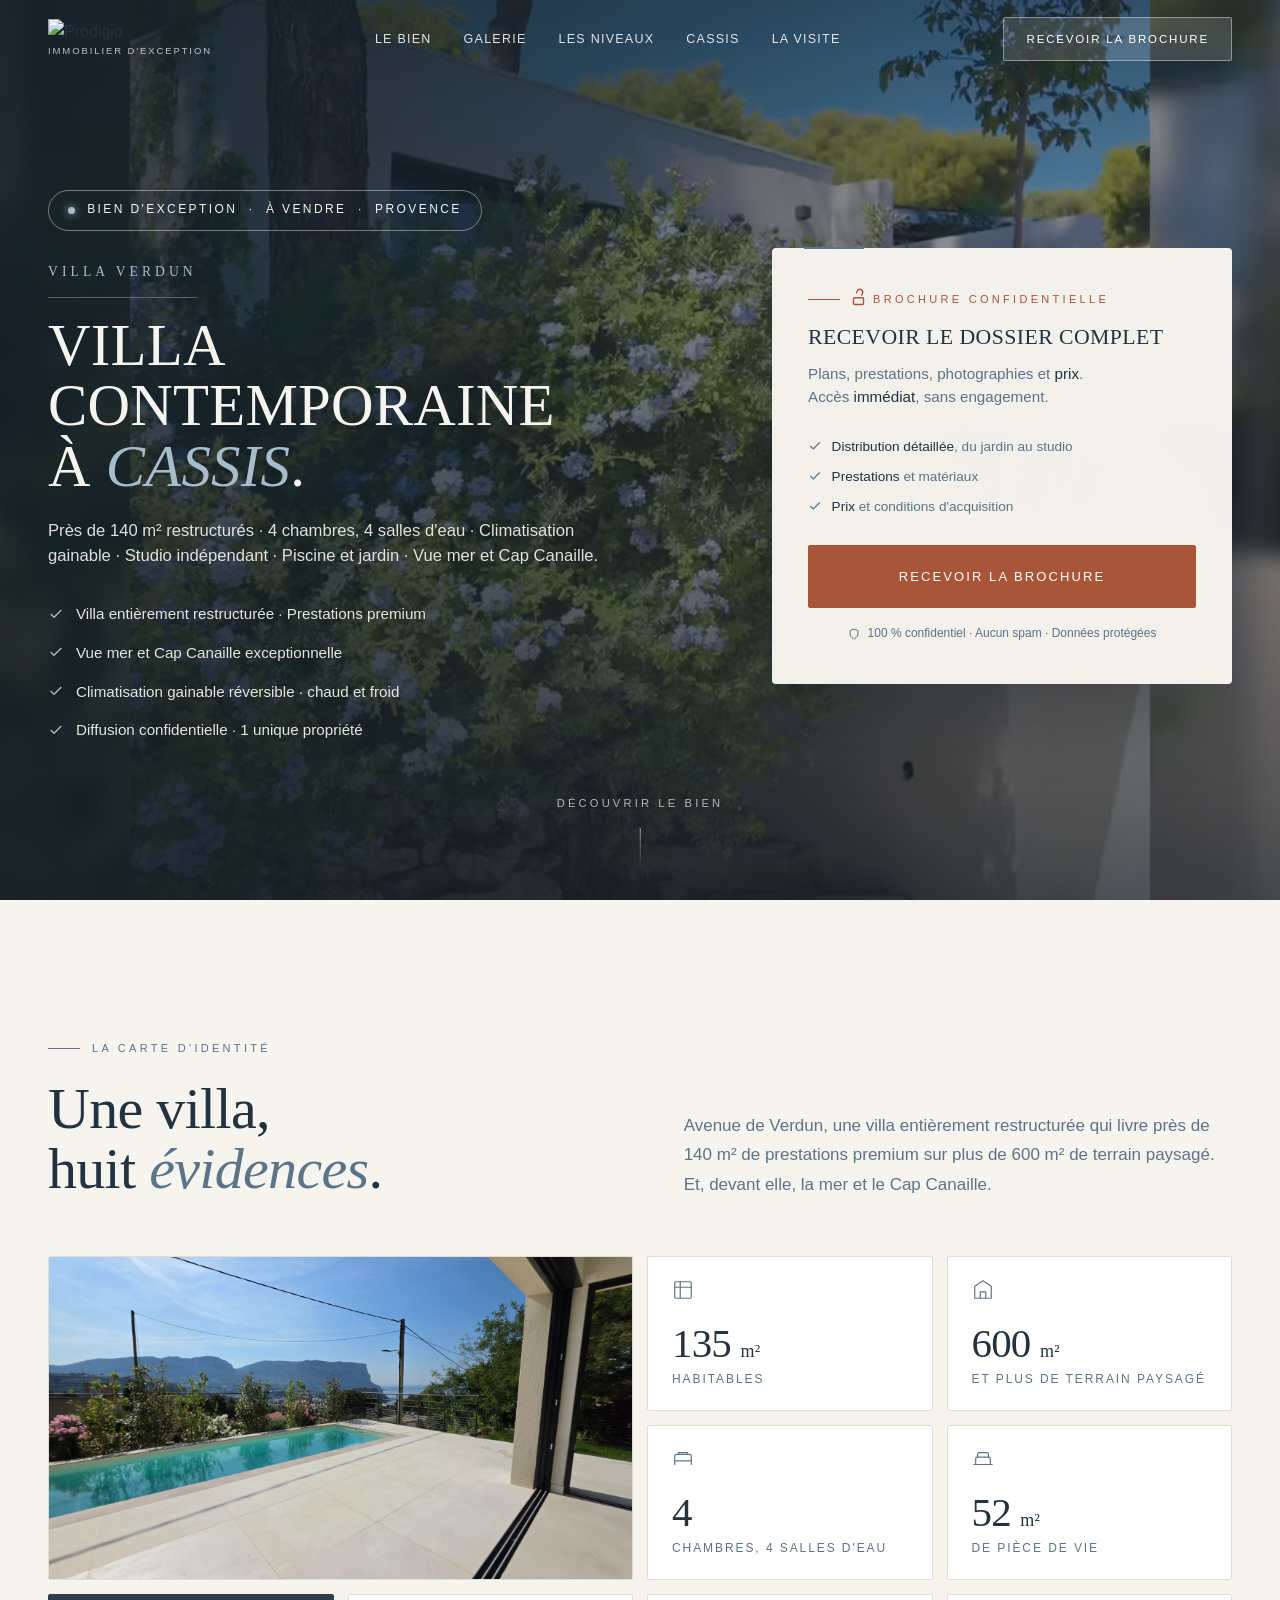
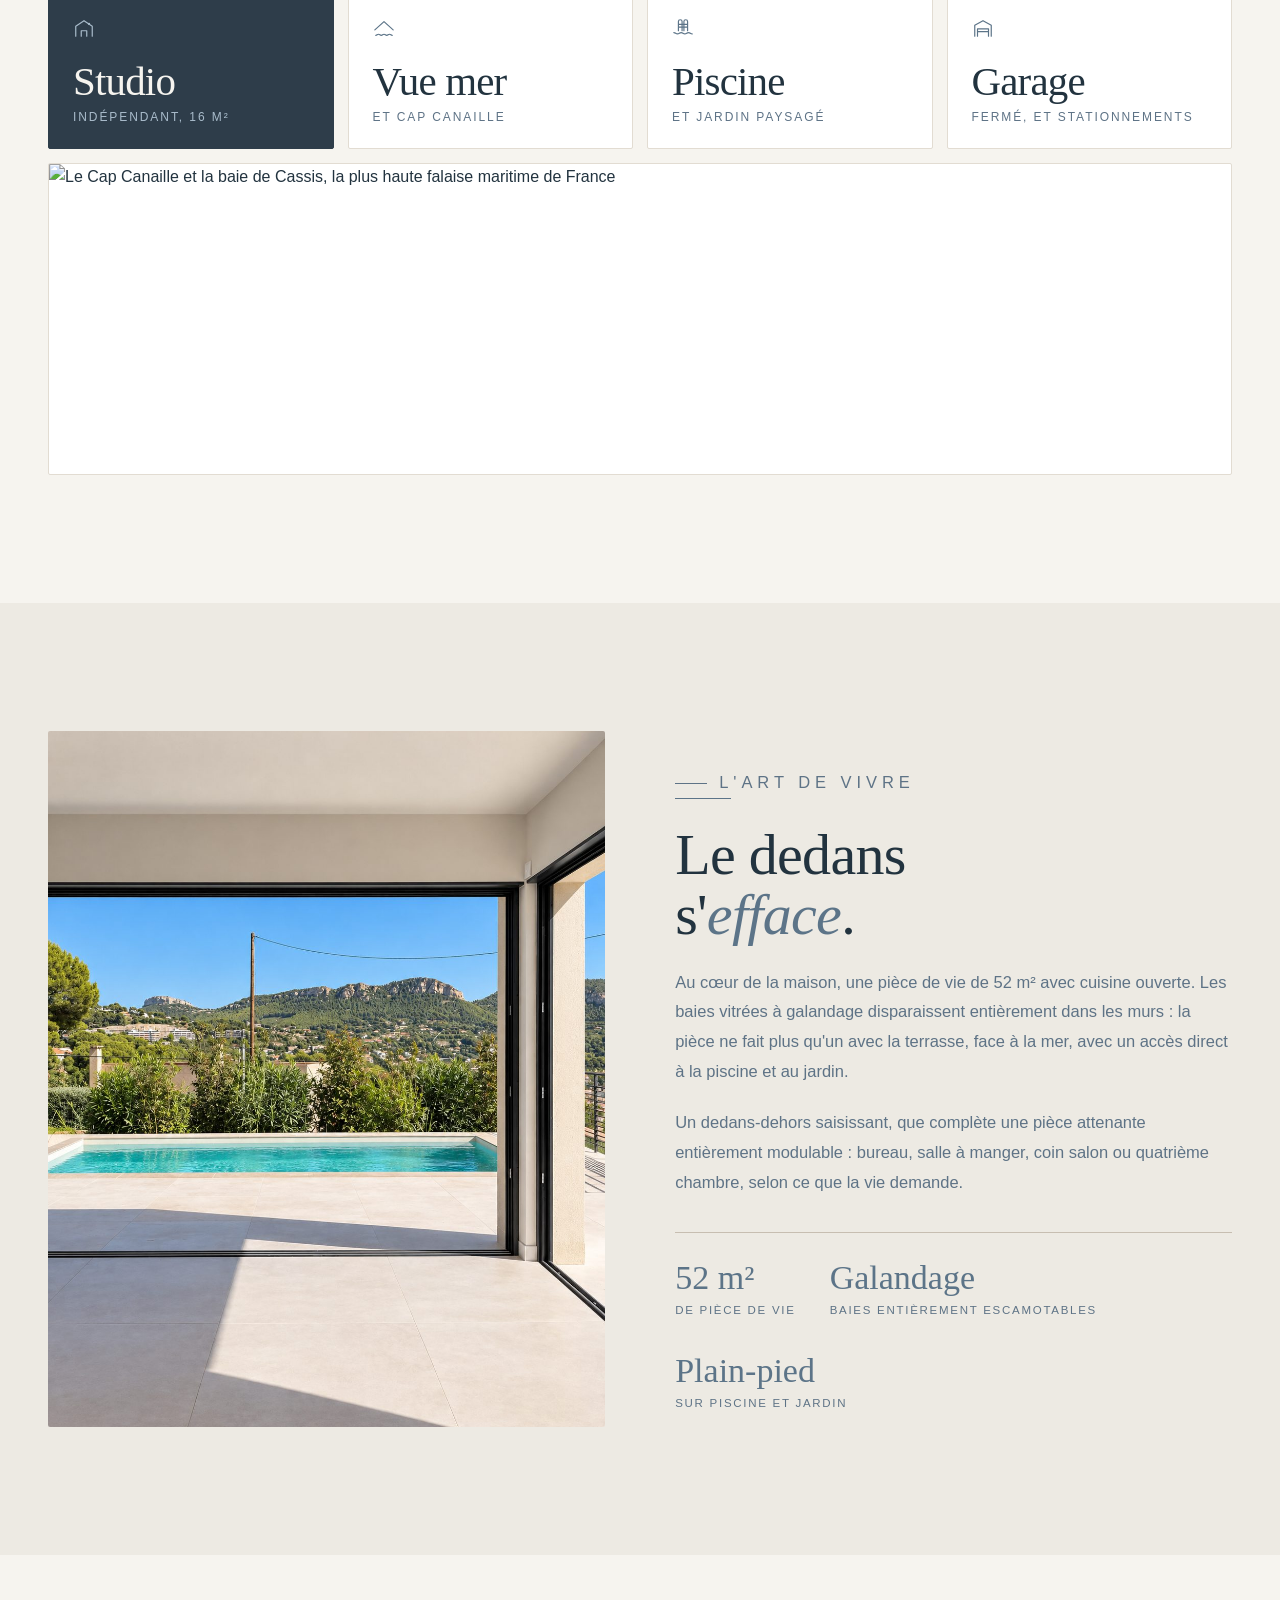
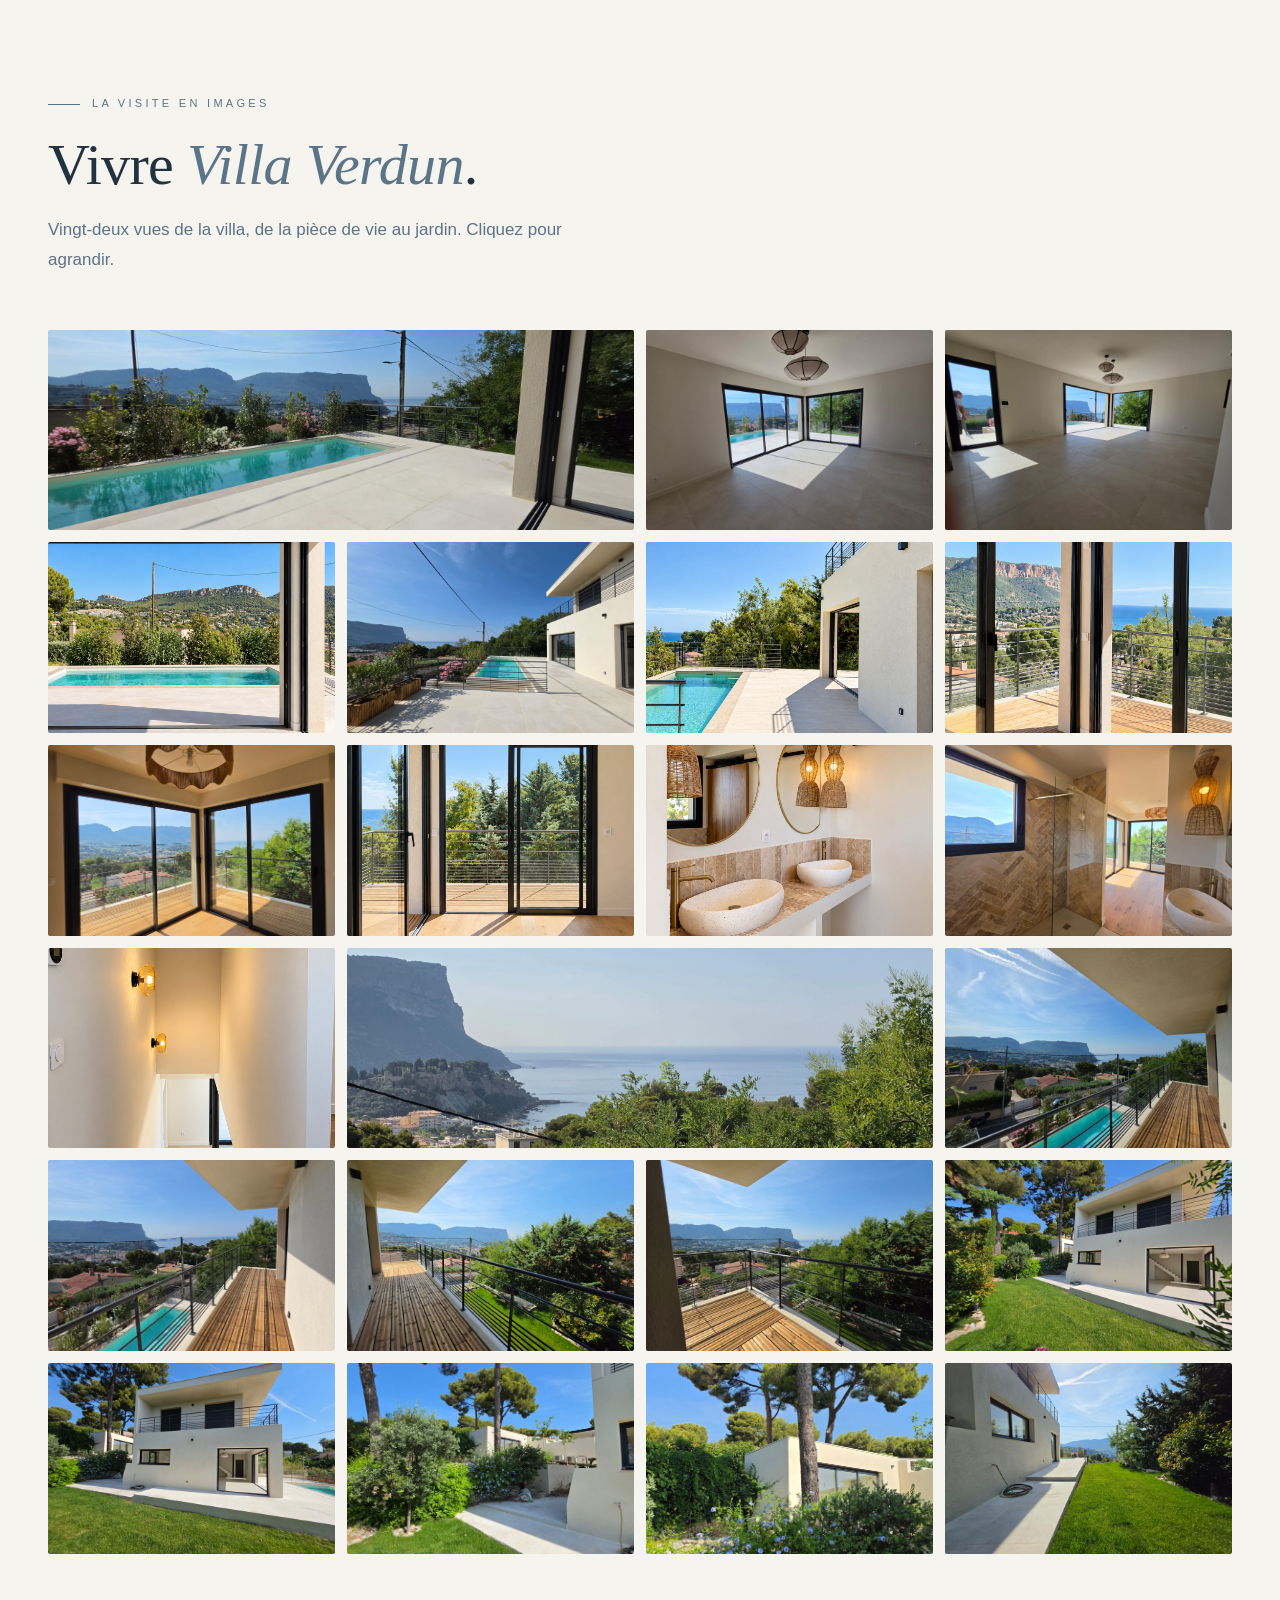
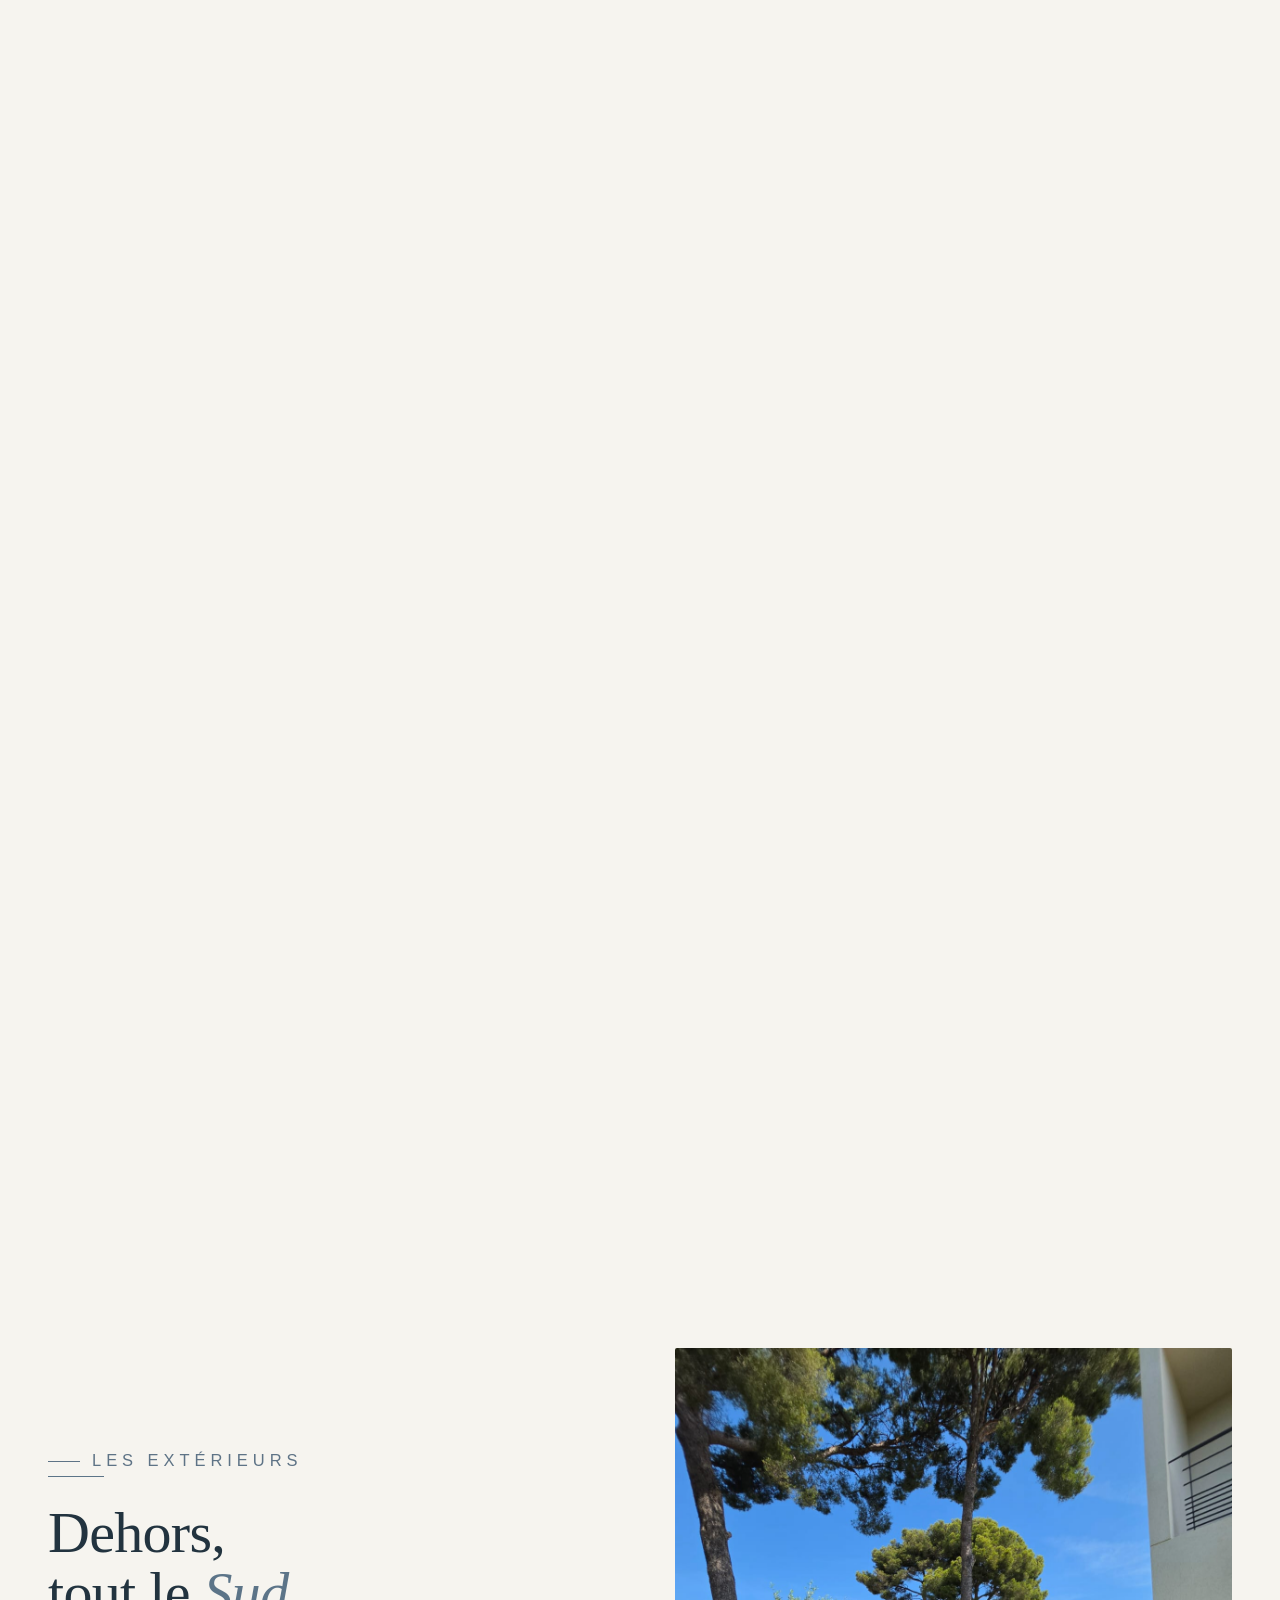
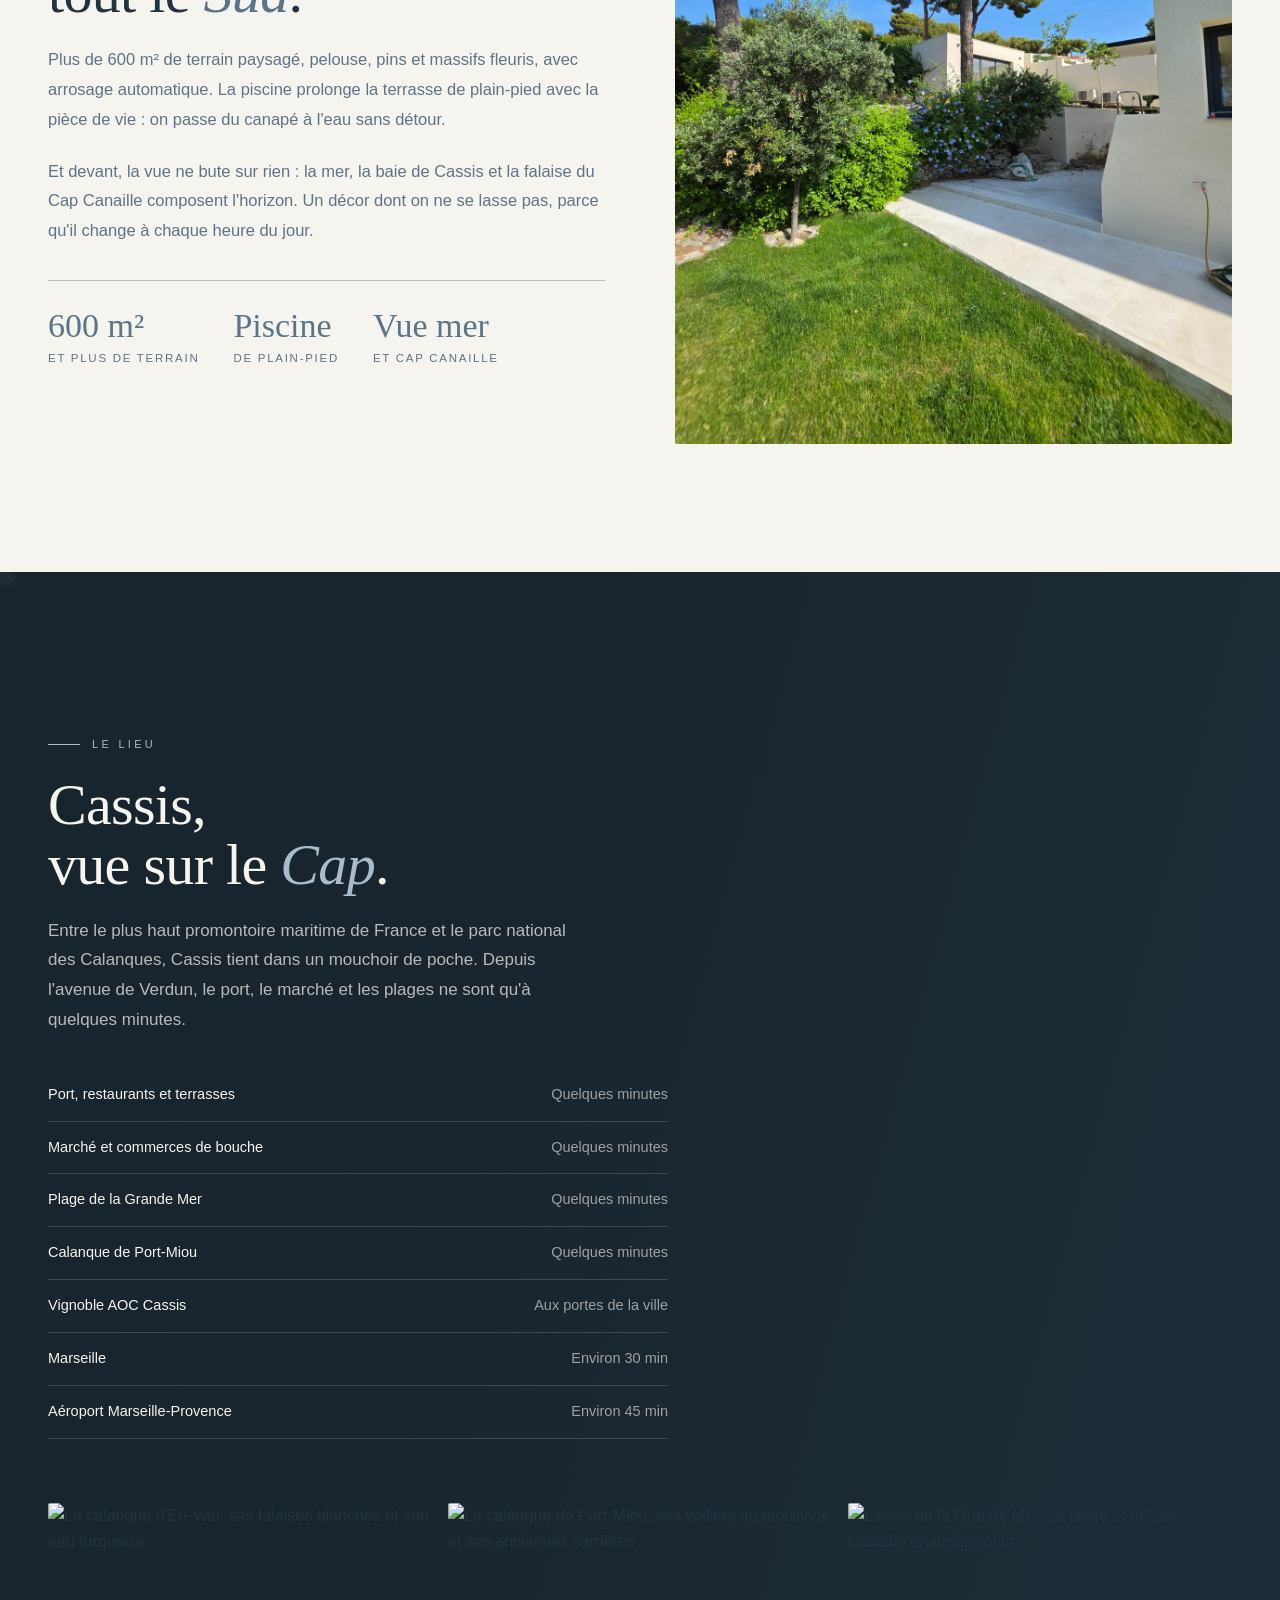
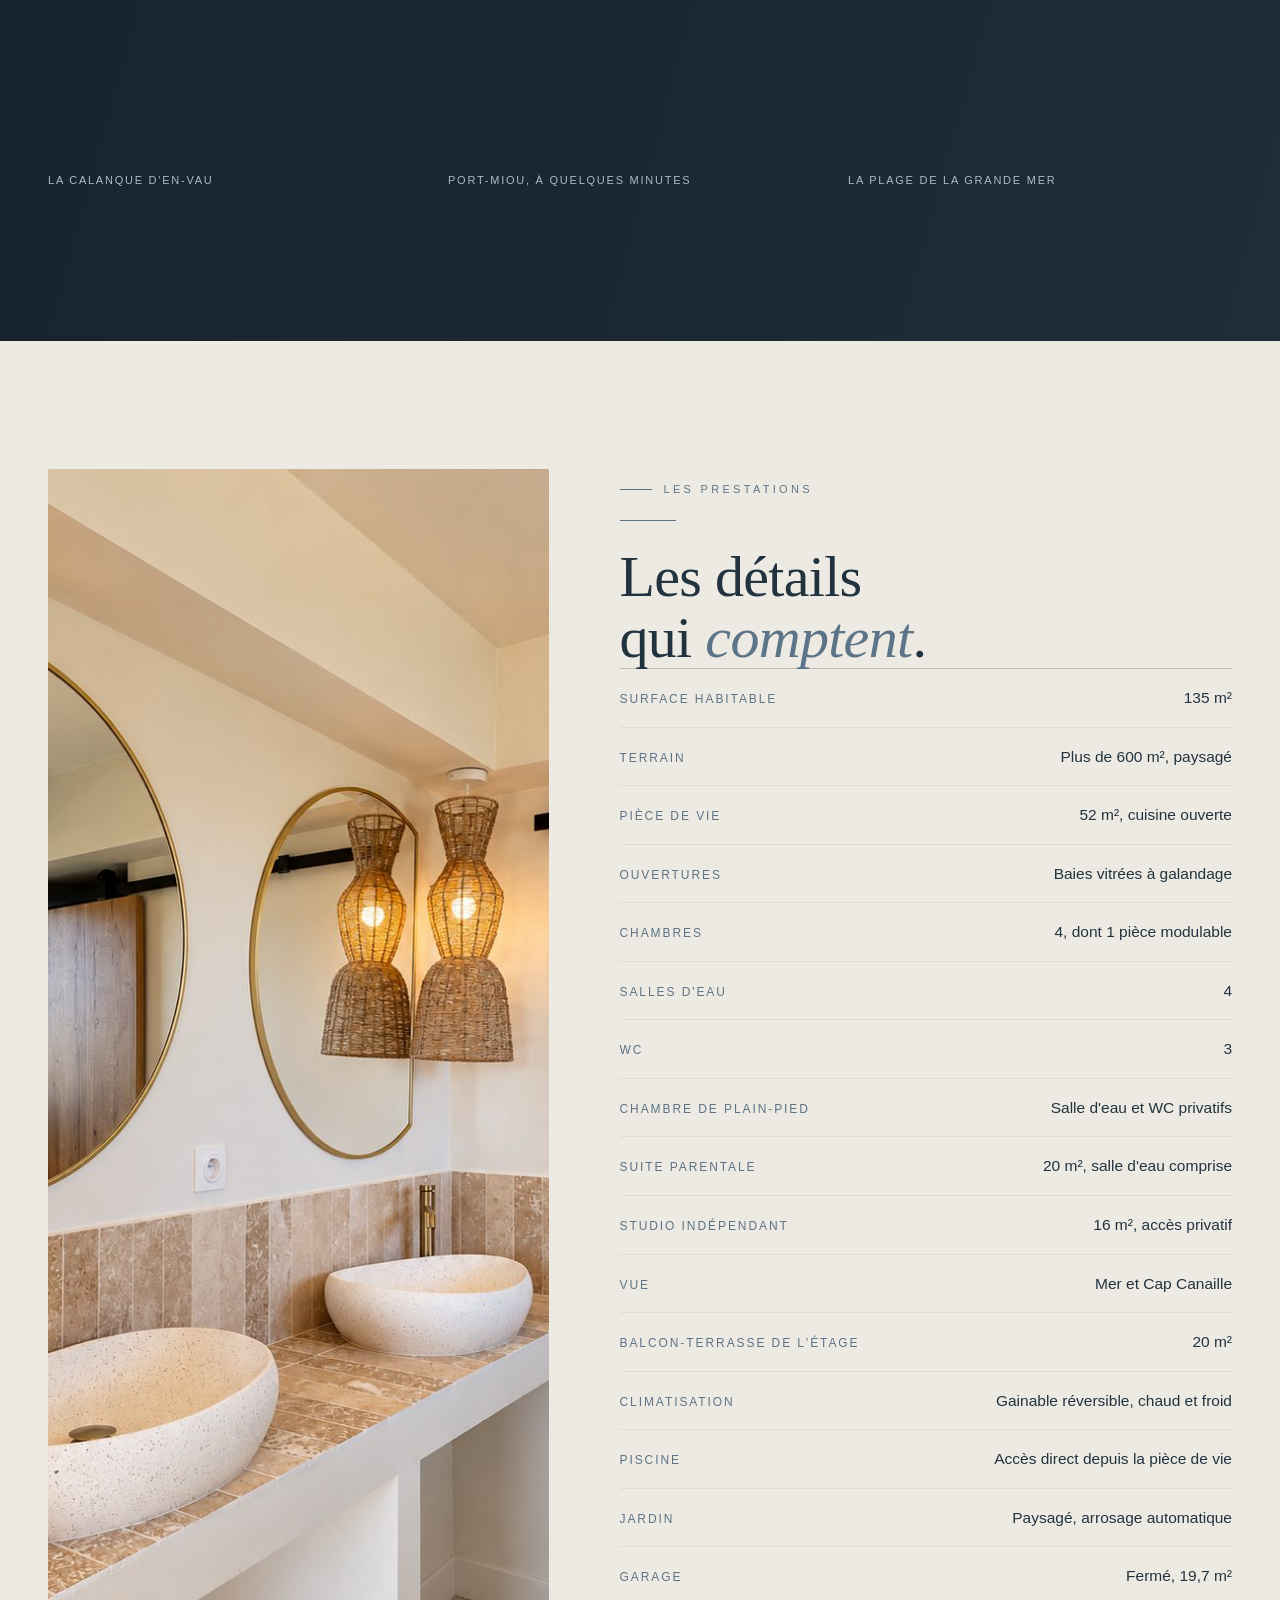
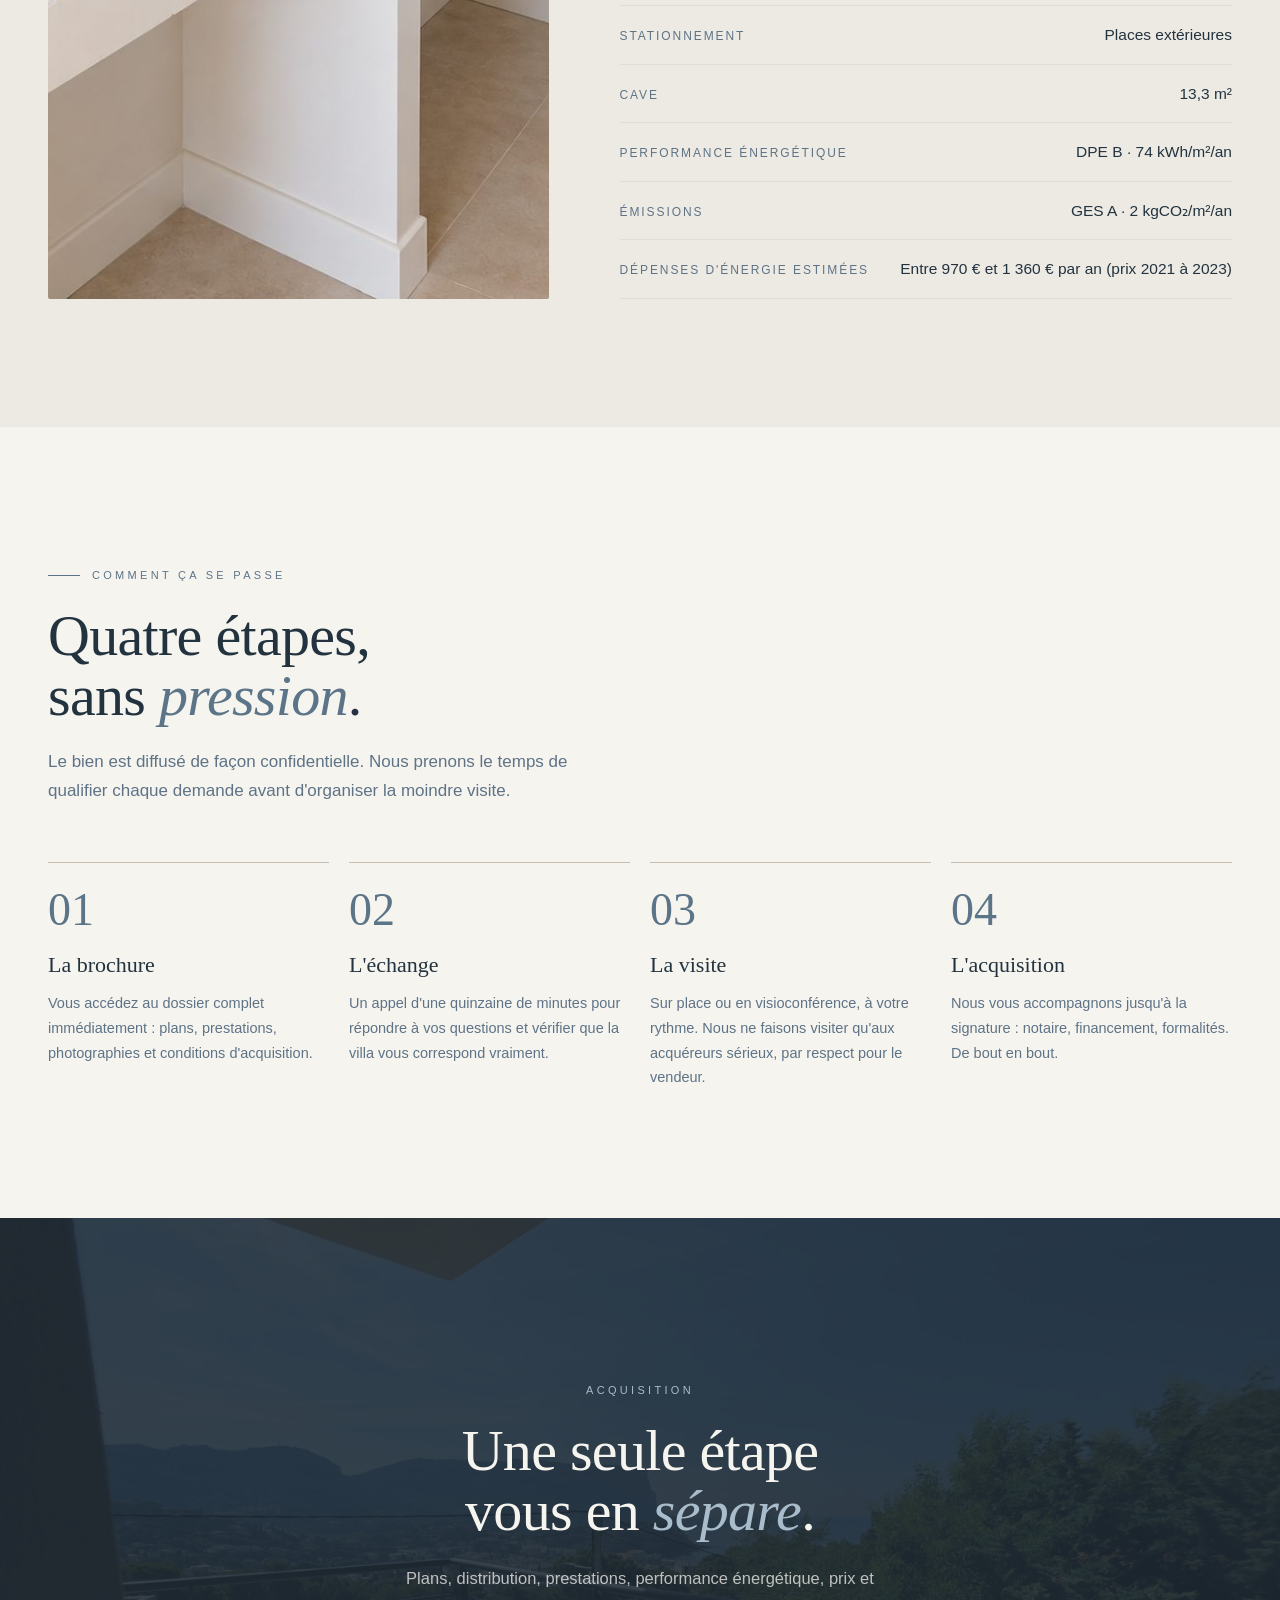
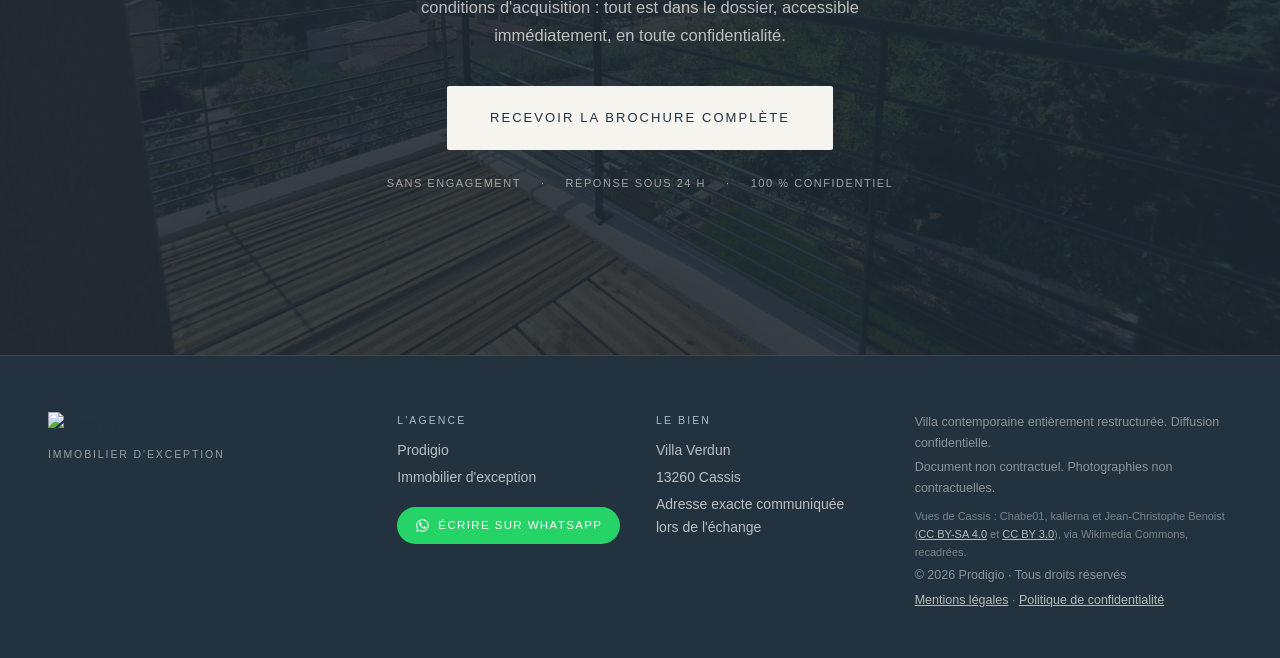
==== commit c5be90b6: "Hero centre, carte de capture en terre cuite, cadenas qui s ouvre LE BOUTON NU EST RETIRE. Pose entr" ====
--- a/index.html
+++ b/index.html
@@ -3,7 +3,7 @@
 <head>
 <meta charset="UTF-8" />
 <meta name="viewport" content="width=device-width, initial-scale=1.0" />
-<meta name="description" content="Villa contemporaine à vendre à Cassis (Bouches-du-Rhône), avenue de Verdun. près de 140 m² restructurés sur plus de 600 m² de terrain paysagé, 4 chambres et 4 salles d'eau, studio indépendant, piscine, vue mer et Cap Canaille exceptionnelle. Brochure détaillée sur demande." />
+<meta name="description" content="Villa contemporaine à vendre à Cassis (Bouches-du-Rhône), avenue de Verdun. près de 140 m² restructurés sur plus de 600 m² de terrain paysagé, 4 chambres et 4 salles d'eau, studio indépendant, piscine, vue mer et Cap Canaille exceptionnelle. Brochure confidentielle sur demande." />
 <meta name="theme-color" content="#22333F" />
 
 <meta property="og:title" content="Villa Verdun · Villa contemporaine vue mer à Cassis · Brochure sur demande" />
@@ -122,25 +122,6 @@
         Climatisation gainable · Studio indépendant · Piscine et jardin ·
         Vue mer et Cap Canaille.
       </p>
-
-      <!-- L'APPEL À L'ACTION DU PREMIER ÉCRAN.
-           Il n'y en avait aucun d'atteignable avant 983 px : les deux boutons
-           du haut vivent dans le menu replié (hauteur 0 sur mobile) et la
-           barre flottante attendait la sortie du hero pour s'allumer. Un
-           visiteur venu d'une publicité arrivait donc sur un titre, un
-           sous-titre et une vidéo, sans un seul moyen de demander la
-           brochure — c'est-à-dire sans rien à faire.
-           Il est placé AVANT la vidéo, et pas après : sur un écran de 664 px
-           (navigateur intégré de Facebook, iPhone), la vidéo commence vers
-           415 px et pousserait le bouton hors de vue. -->
-      <div class="hero__cta" id="heroCta">
-        <button class="btn btn--primary btn--lg btn--block js-open-brochure" type="button">
-          Recevoir la brochure
-        </button>
-        <p class="hero__cta-micro">
-          Plans, prestations et prix &middot; Accès immédiat &middot; Sans engagement
-        </p>
-      </div>
 
       <ul class="hero__features">
         <li>
@@ -197,7 +178,18 @@
 
     <aside class="hero__form-wrap" id="brochureForm">
       <div class="hero__form-card">
-        <div class="eyebrow eyebrow--terre">Brochure détaillée</div>
+        <div class="eyebrow eyebrow--terre brochure-sceau">
+          <!-- Le cadenas s'ouvre quand la carte entre à l'écran : l'anse se
+               soulève et pivote. C'est ce qui dit « ça se déverrouille »
+               sans un mot de plus. Purement décoratif, donc masqué aux
+               lecteurs d'écran — le libellé dit déjà tout. -->
+          <svg class="brochure-sceau__cadenas" width="13" height="15" viewBox="0 0 16 18"
+               fill="none" stroke="currentColor" stroke-width="1.7" aria-hidden="true">
+            <path class="brochure-sceau__anse" d="M4.5 8V5a3.5 3.5 0 0 1 7 0v3" />
+            <rect x="1.8" y="8" width="12.4" height="8.4" rx="1.6" />
+          </svg>
+          Brochure confidentielle
+        </div>
         <h2 class="hero__form-title">
           Recevoir le dossier&nbsp;complet
         </h2>
@@ -221,7 +213,7 @@
           </li>
         </ul>
 
-        <button class="btn btn--primary btn--lg btn--block js-open-brochure" type="button">
+        <button class="btn btn--terre btn--lg btn--block js-open-brochure" type="button">
           Recevoir la brochure
         </button>
 
@@ -756,7 +748,7 @@
   <div class="modal__panel">
     <button class="modal__close js-close-modal" type="button" aria-label="Fermer">&times;</button>
     <div class="modal__head">
-      <div class="eyebrow eyebrow--terre">Brochure détaillée</div>
+      <div class="eyebrow eyebrow--terre">Brochure confidentielle</div>
       <h3 class="modal__title" id="modalTitle">
         Recevez le dossier complet<br />de la Villa Verdun.
       </h3>
@@ -857,7 +849,9 @@
 
 <!-- ============== STICKY CTA ============== -->
 <div class="sticky-cta" id="stickyCta">
-  <button class="btn btn--primary js-open-brochure" type="button">Recevoir la brochure</button>
+  <!-- Terre cuite comme la carte : c'est la MÊME action, elle ne doit pas
+       changer de couleur selon l'endroit où on la rencontre. -->
+  <button class="btn btn--terre js-open-brochure" type="button">Recevoir la brochure</button>
 </div>
 
 <!-- ============== LIGHTBOX ============== -->
--- a/styles.css
+++ b/styles.css
@@ -282,6 +282,35 @@
   transition: background var(--t-fast), color var(--t-fast), border-color var(--t-fast), transform var(--t-fast);
 }
 .btn:active { transform: translateY(1px); }
+/* Terre cuite pour LE bouton de capture, et lui seul.
+   La charte réservait cette couleur au surtitre — « une touche, pas une
+   couleur de marque ». Elle passe ici sur le bouton pour une raison
+   mesurable : la carte se détache sur une photographie bleu nuit, et le bleu
+   de la charte s'y fond au lieu d'en sortir.
+
+   Elle habille les DEUX endroits où l'on demande la brochure — la carte et la
+   barre flottante — parce que c'est la même action : elle ne doit pas changer
+   de couleur selon l'endroit où on la rencontre. Tous les autres boutons du
+   site restent bleus, et c'est ce qui laisse à celui-ci sa valeur de signal. */
+.btn--terre { background: var(--terre); color: #fff; border-color: var(--terre); }
+.btn--terre:hover { background: #8F462F; border-color: #8F462F; }
+
+/* Le sceau : un cadenas dont l'anse se soulève et pivote quand la carte
+   arrive à l'écran. « Ça se déverrouille », dit sans un mot de plus. */
+.brochure-sceau { display: inline-flex; align-items: center; gap: .5rem; }
+.brochure-sceau__cadenas { flex-shrink: 0; overflow: visible; }
+.brochure-sceau__anse {
+  transform-origin: 11.5px 8px;
+  transition: transform .9s cubic-bezier(.22,.61,.36,1);
+}
+.is-ouvert .brochure-sceau__anse { transform: translateY(-2.4px) rotate(26deg); }
+
+/* Un visiteur qui demande moins d'animations n'en reçoit aucune : le cadenas
+   est alors ouvert d'emblée, l'information passe quand même. */
+@media (prefers-reduced-motion: reduce) {
+  .brochure-sceau__anse { transition: none; transform: translateY(-2.4px) rotate(26deg); }
+}
+
 .btn--primary { background: var(--accent); color: #fff; }
 .btn--primary:hover { background: var(--accent-hover); }
 .btn--ghost { background: transparent; color: var(--fg); border-color: var(--border-strong); }
@@ -476,24 +505,6 @@
   font-size: clamp(1.02rem, 1.3vw, 1.18rem); font-weight: 300;
   line-height: 1.55; color: rgba(246,244,239,.9);
   max-width: 560px; margin: 0;
-}
-
-/* L'appel à l'action du premier écran.
-   Mobile d'abord : pleine largeur, 56 px de haut — la cible qu'un pouce
-   atteint sans viser. Au-delà de 760 px il reprend sa largeur naturelle,
-   un bouton pleine largeur sur un écran large se lisant comme une bannière. */
-.hero__cta { margin: 1.6rem 0 0; }
-.hero__cta .btn { min-height: 56px; font-size: 1rem; }
-.hero__cta-micro {
-  margin: .6rem 0 0;
-  font-size: .78rem;
-  letter-spacing: .04em;
-  color: rgba(255, 255, 255, .72);
-}
-@media (min-width: 761px) {
-  .hero__cta { margin-top: 2rem; }
-  .hero__cta .btn { width: auto; display: inline-flex; }
-  .hero__cta-micro { color: rgba(255, 255, 255, .66); }
 }
 
 .hero__features { list-style: none; padding: 0; margin: 2rem 0 0; display: flex; flex-direction: column; gap: .85rem; }
@@ -598,8 +609,22 @@
   .hero__grid { gap: 1.5rem; }
   .hero__pill { font-size: .6rem; padding: .45rem .85rem; letter-spacing: .15em; margin-bottom: 1.1rem; }
   .hero__kicker { margin-bottom: .8rem; padding-bottom: .6rem; }
-  .hero__title { font-size: 2.4rem; line-height: .98; margin-bottom: .85rem; }
-  .hero__subtitle { font-size: .95rem; }
+  /* Centré et plus grand, comme sur le Cambre d'Aze : sur un téléphone, un
+     titre aligné à gauche sur trois lignes courtes laisse une colonne vide à
+     droite, et le hero perd sa tenue. Le texte du hero est centré ; la carte,
+     elle, reste alignée à gauche — on lit une promesse centrée, on remplit un
+     formulaire aligné. */
+  .hero__left { text-align: center; }
+  .hero__pill, .hero__kicker { margin-left: auto; margin-right: auto; }
+  .hero__kicker { display: table; }
+  /* Taille FLUIDE, et non une valeur fixe. « CONTEMPORAINE » est le mot le
+     plus large du titre : à 2,9 rem il sortait de 27 px sur un écran de
+     390 px, et de bien plus sur un 320. Mesuré ligne par ligne sur l'étendue
+     réelle des glyphes, le plafond sûr va de 34,5 px (320) à 42,5 px (390) —
+     d'où cette pente, qui s'y tient avec un pixel de marge. */
+  .hero__title { font-size: clamp(1.95rem, 10.6vw, 2.6rem); line-height: .96; margin-bottom: .9rem; }
+  .hero__subtitle { font-size: .95rem; margin-left: auto; margin-right: auto; max-width: 34ch; }
+  .hero__form-card { text-align: left; }
   .hero__features { display: none; }   /* déjà résumé dans le sous-titre */
   .hero__form-card { padding: 1.75rem 1.4rem; }
   .hero__scroll { display: none; }
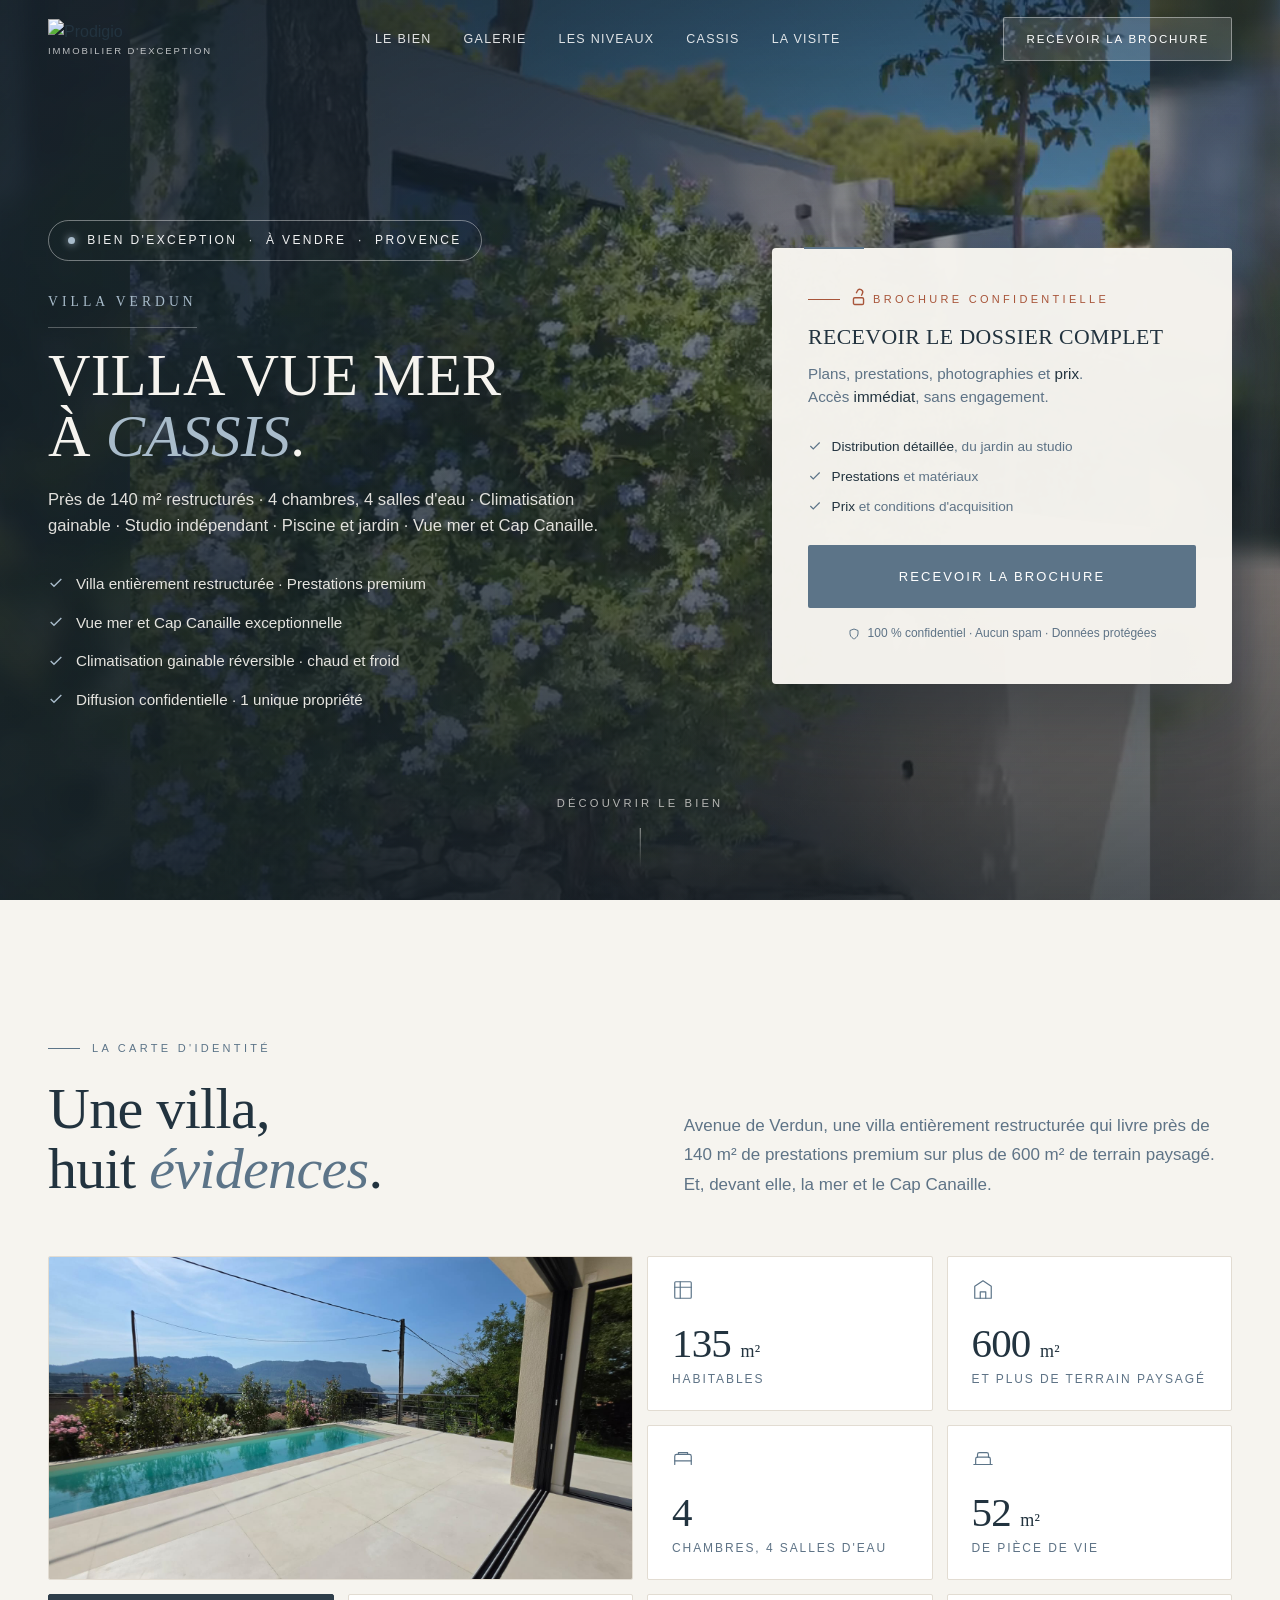
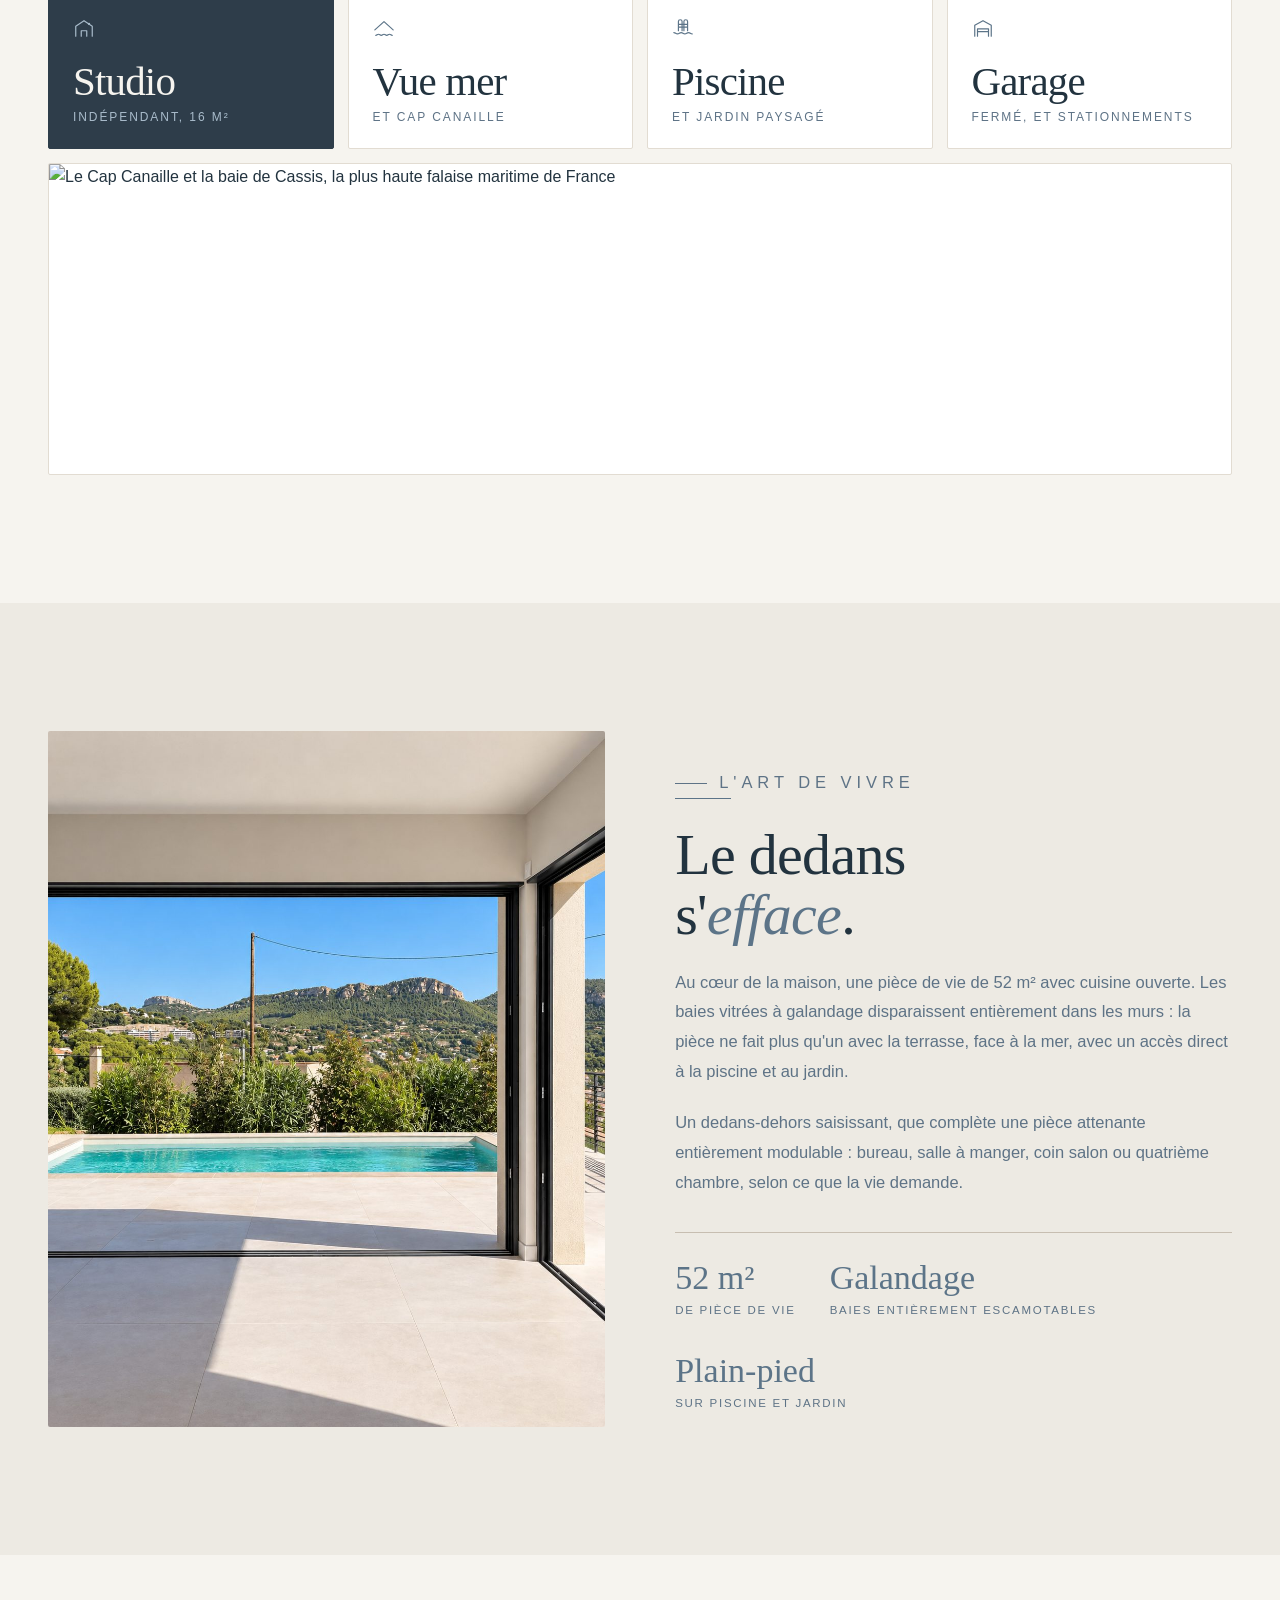
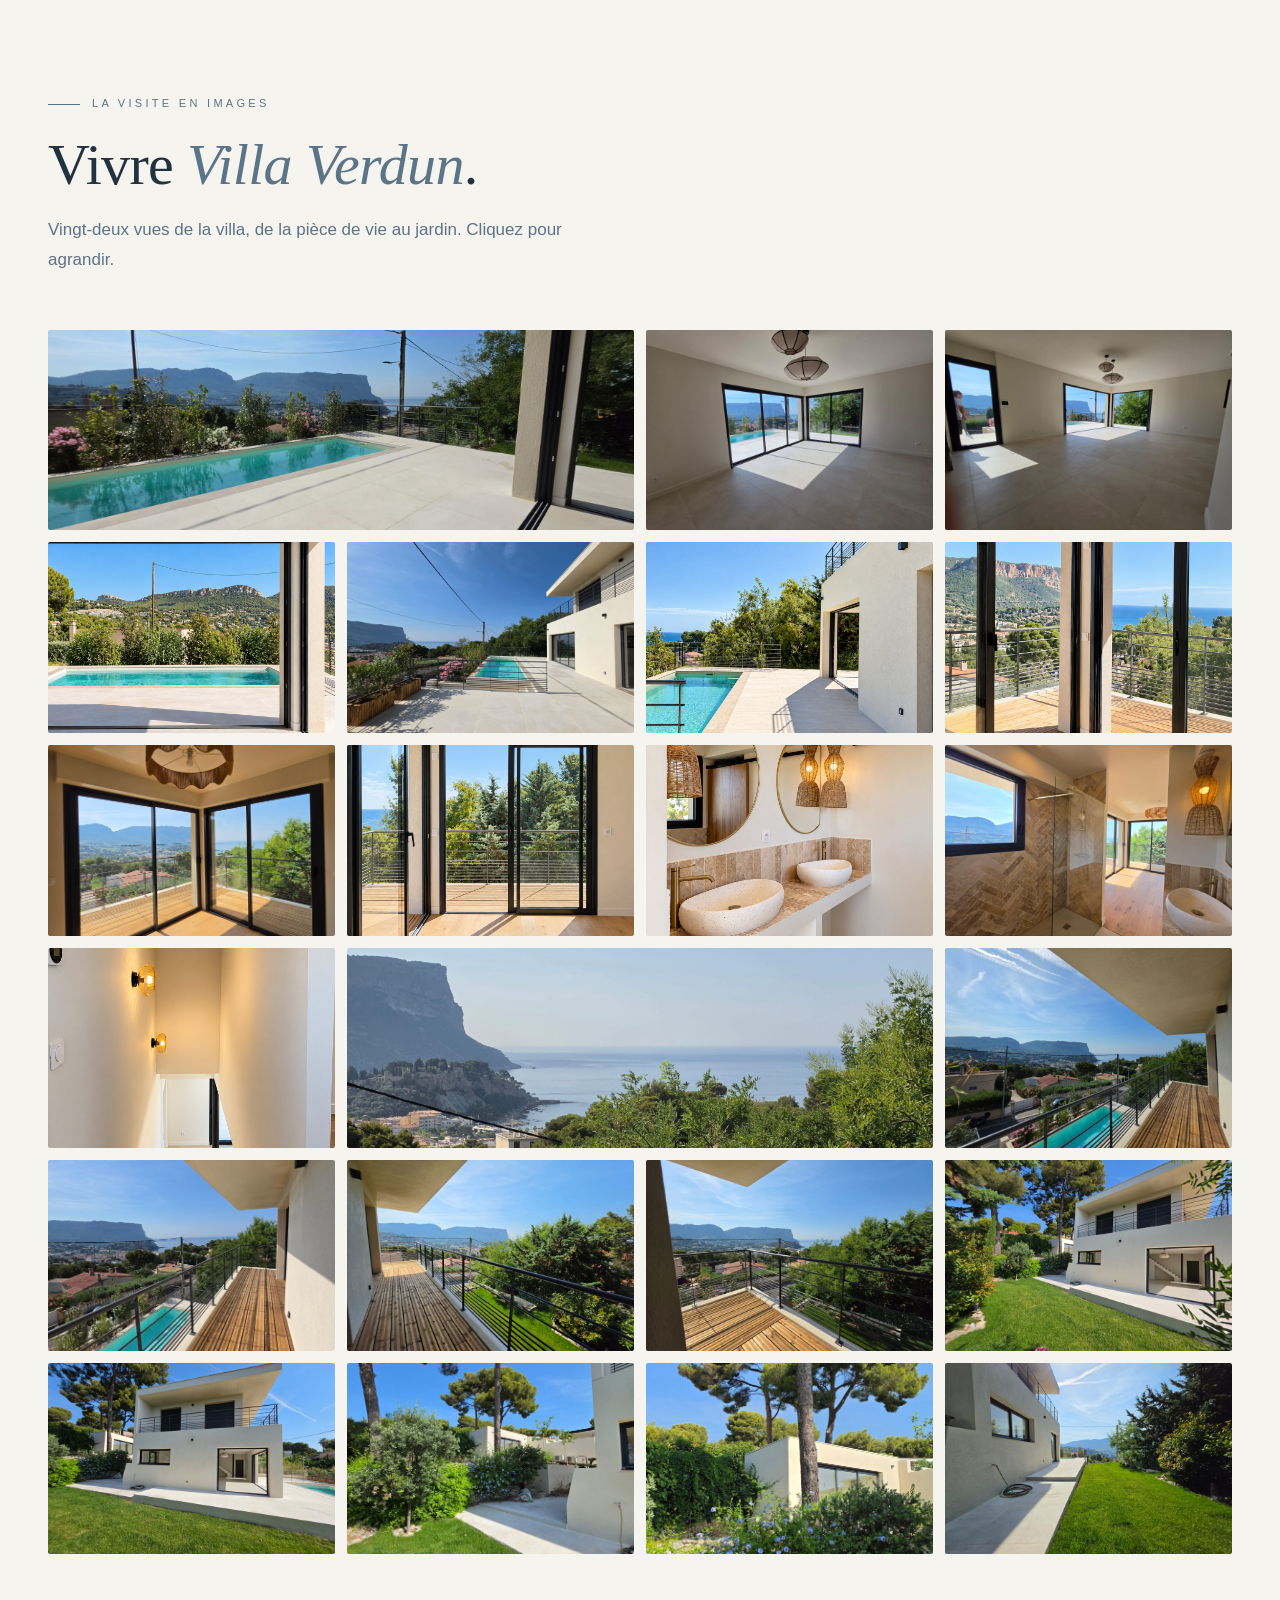
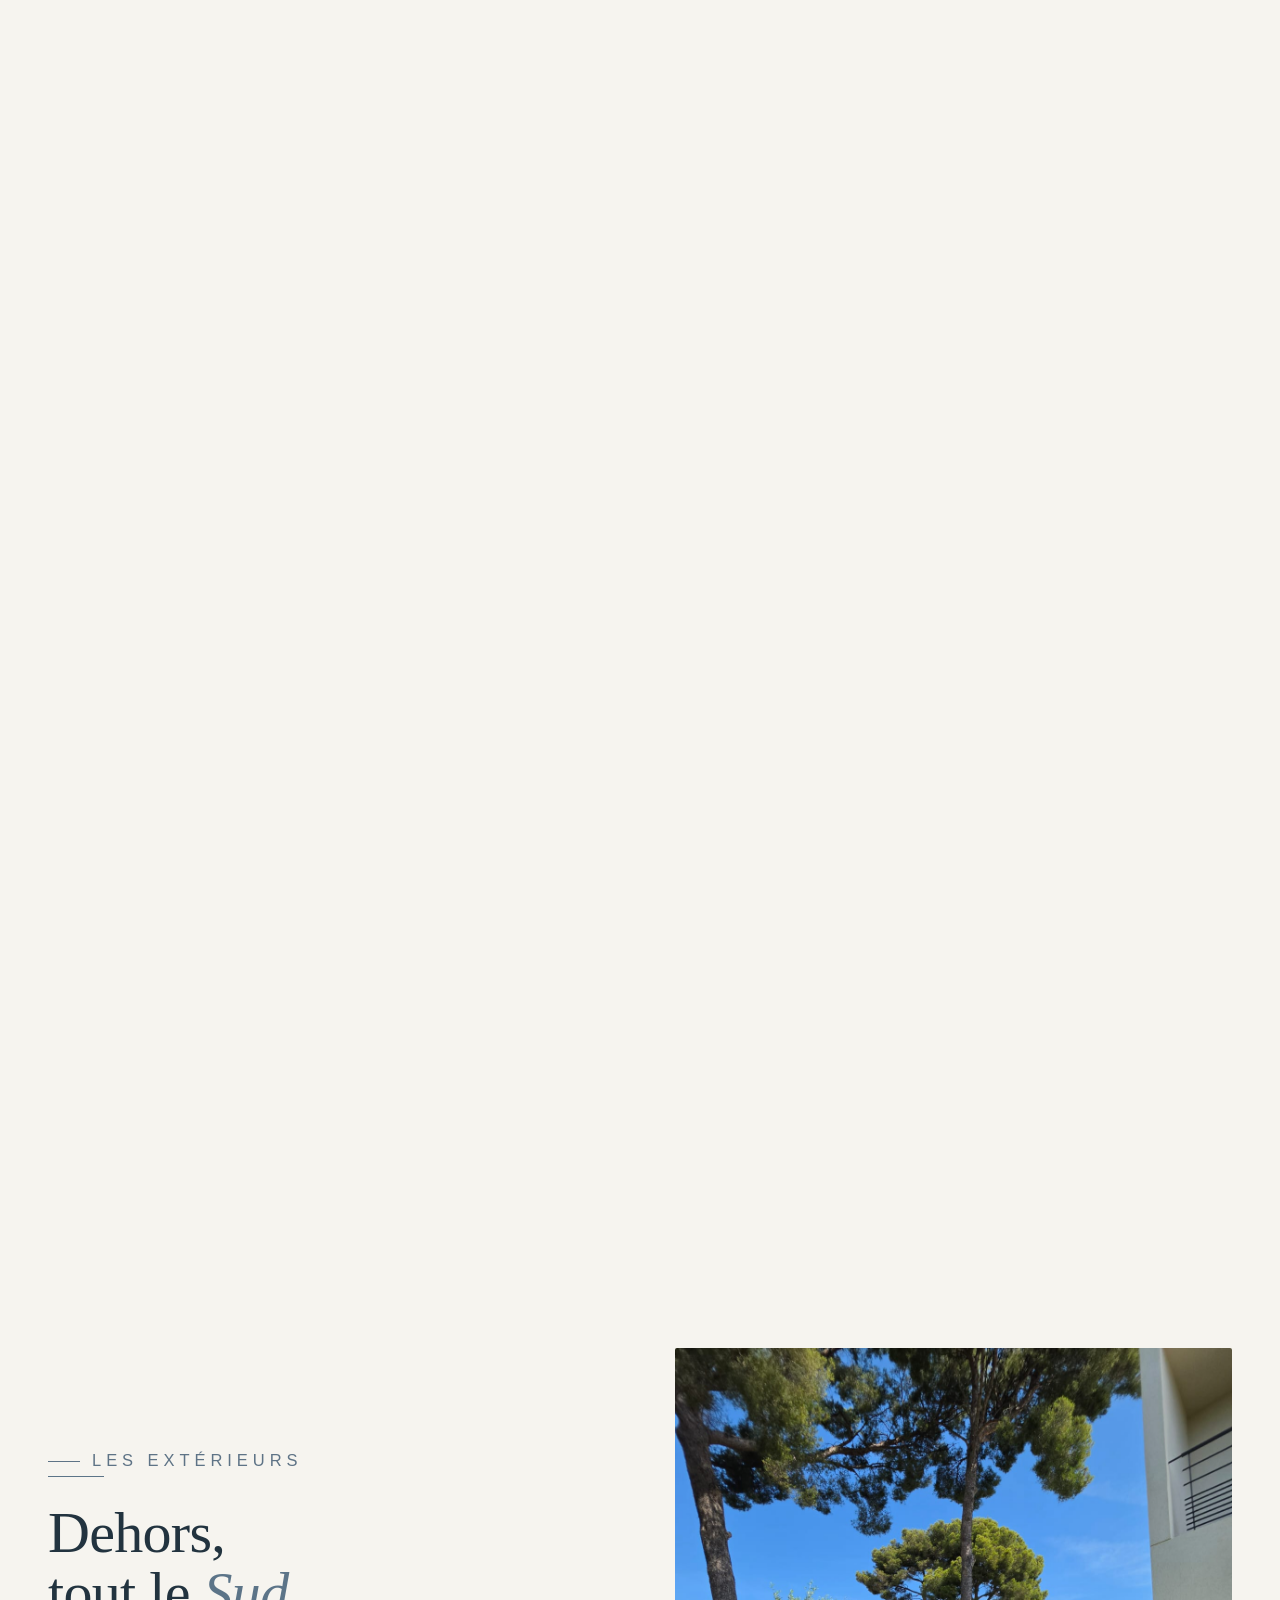
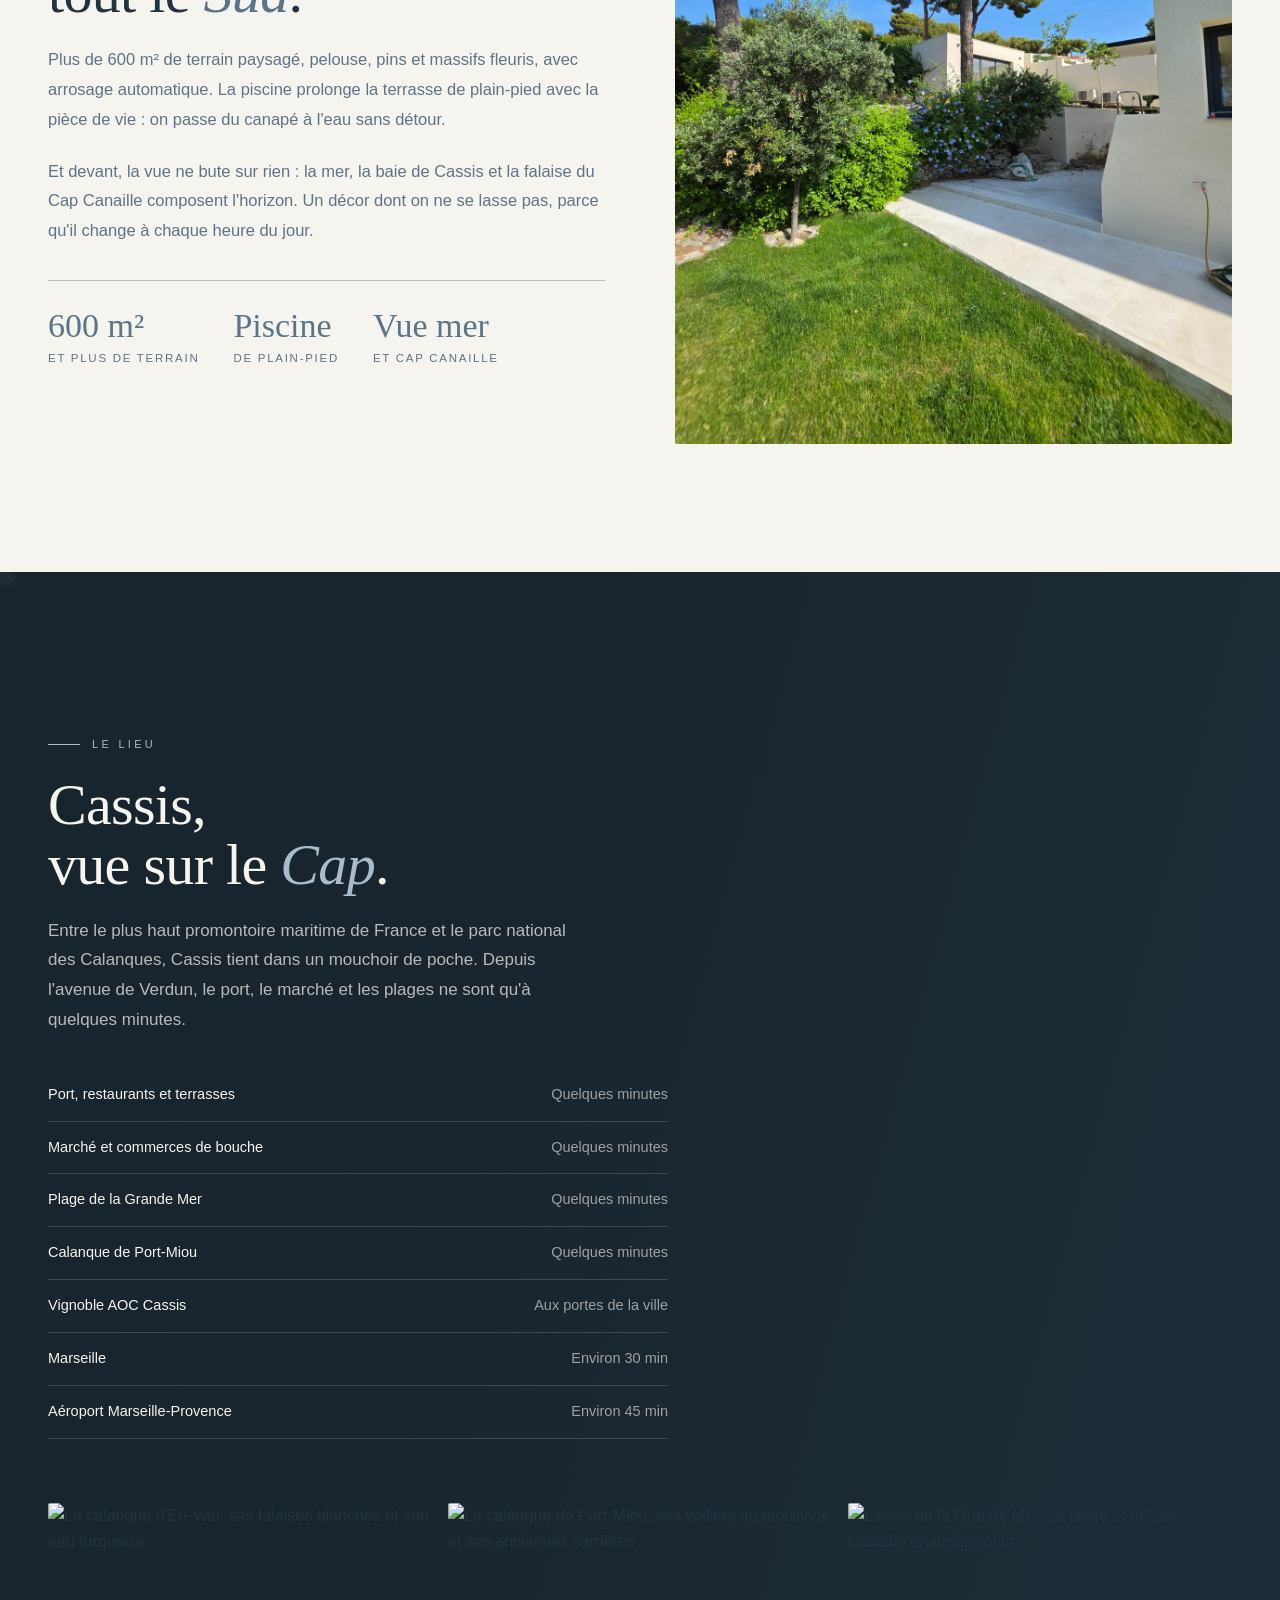
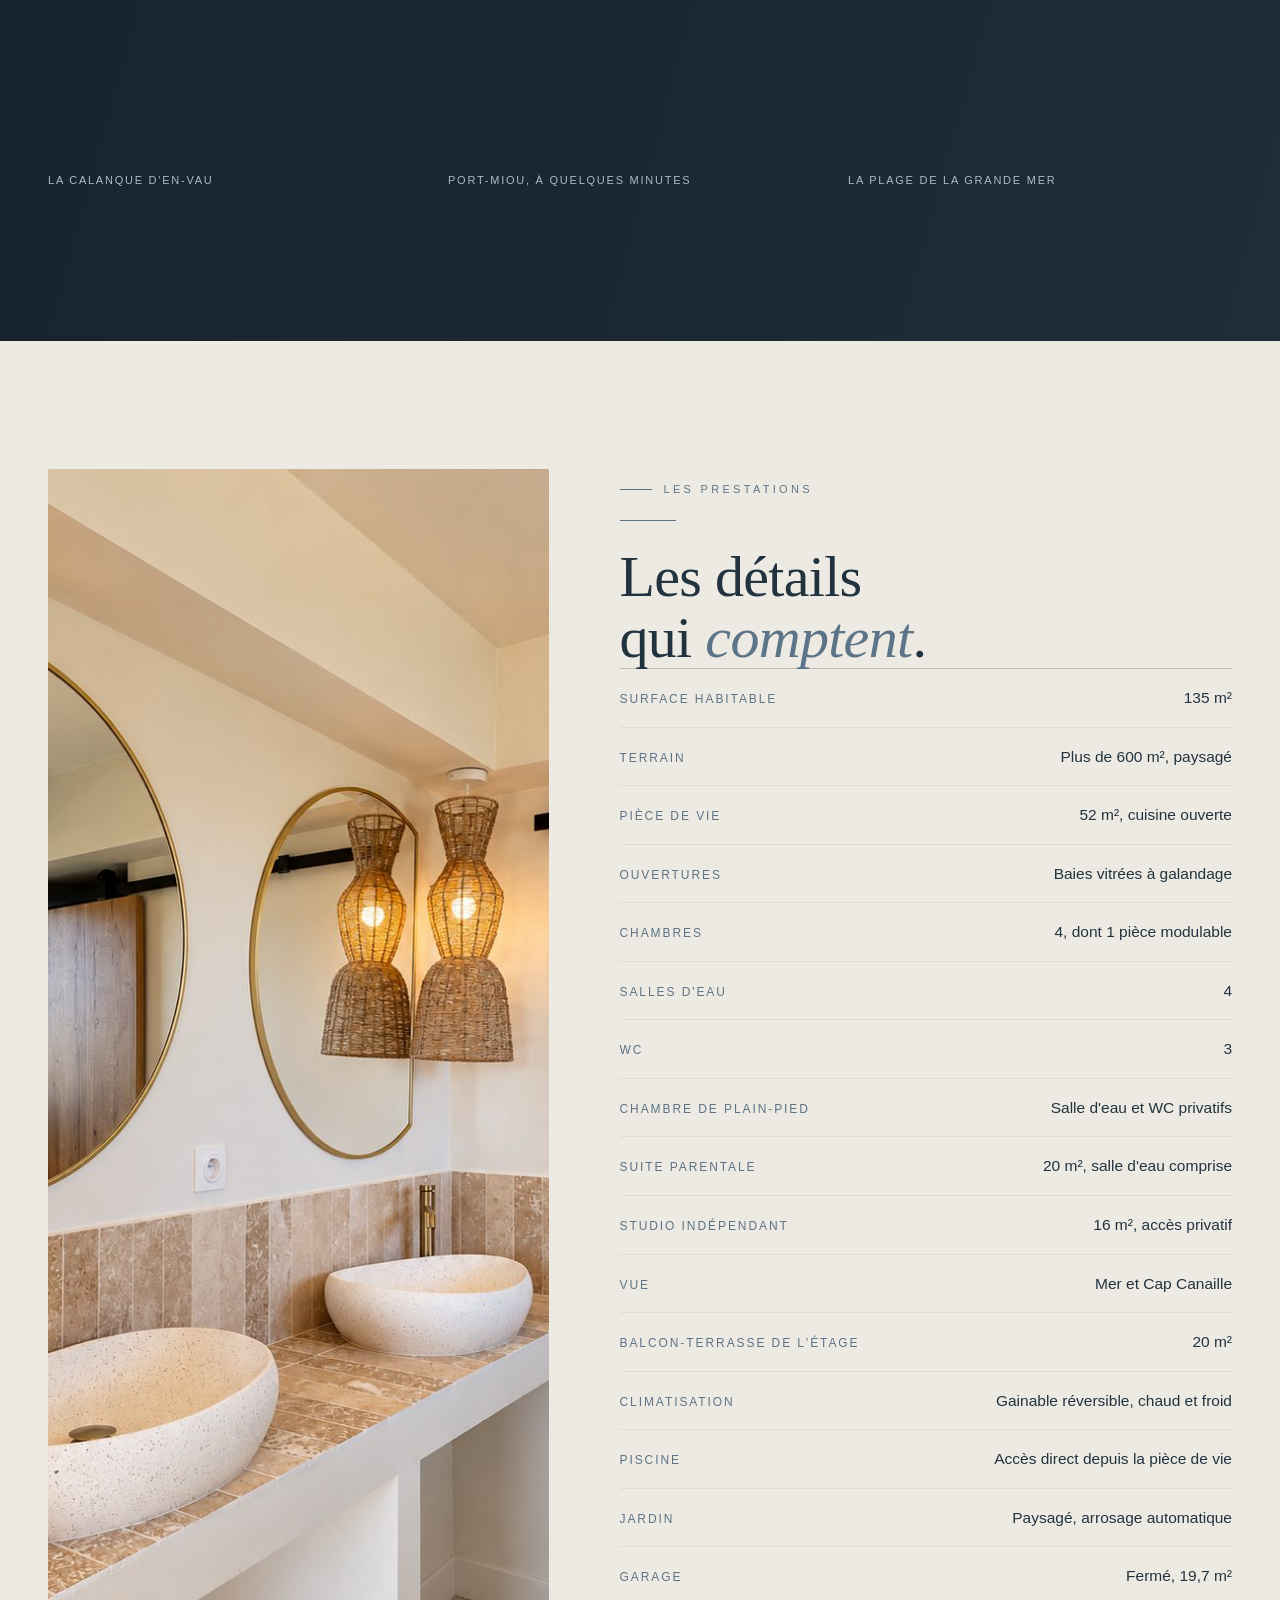
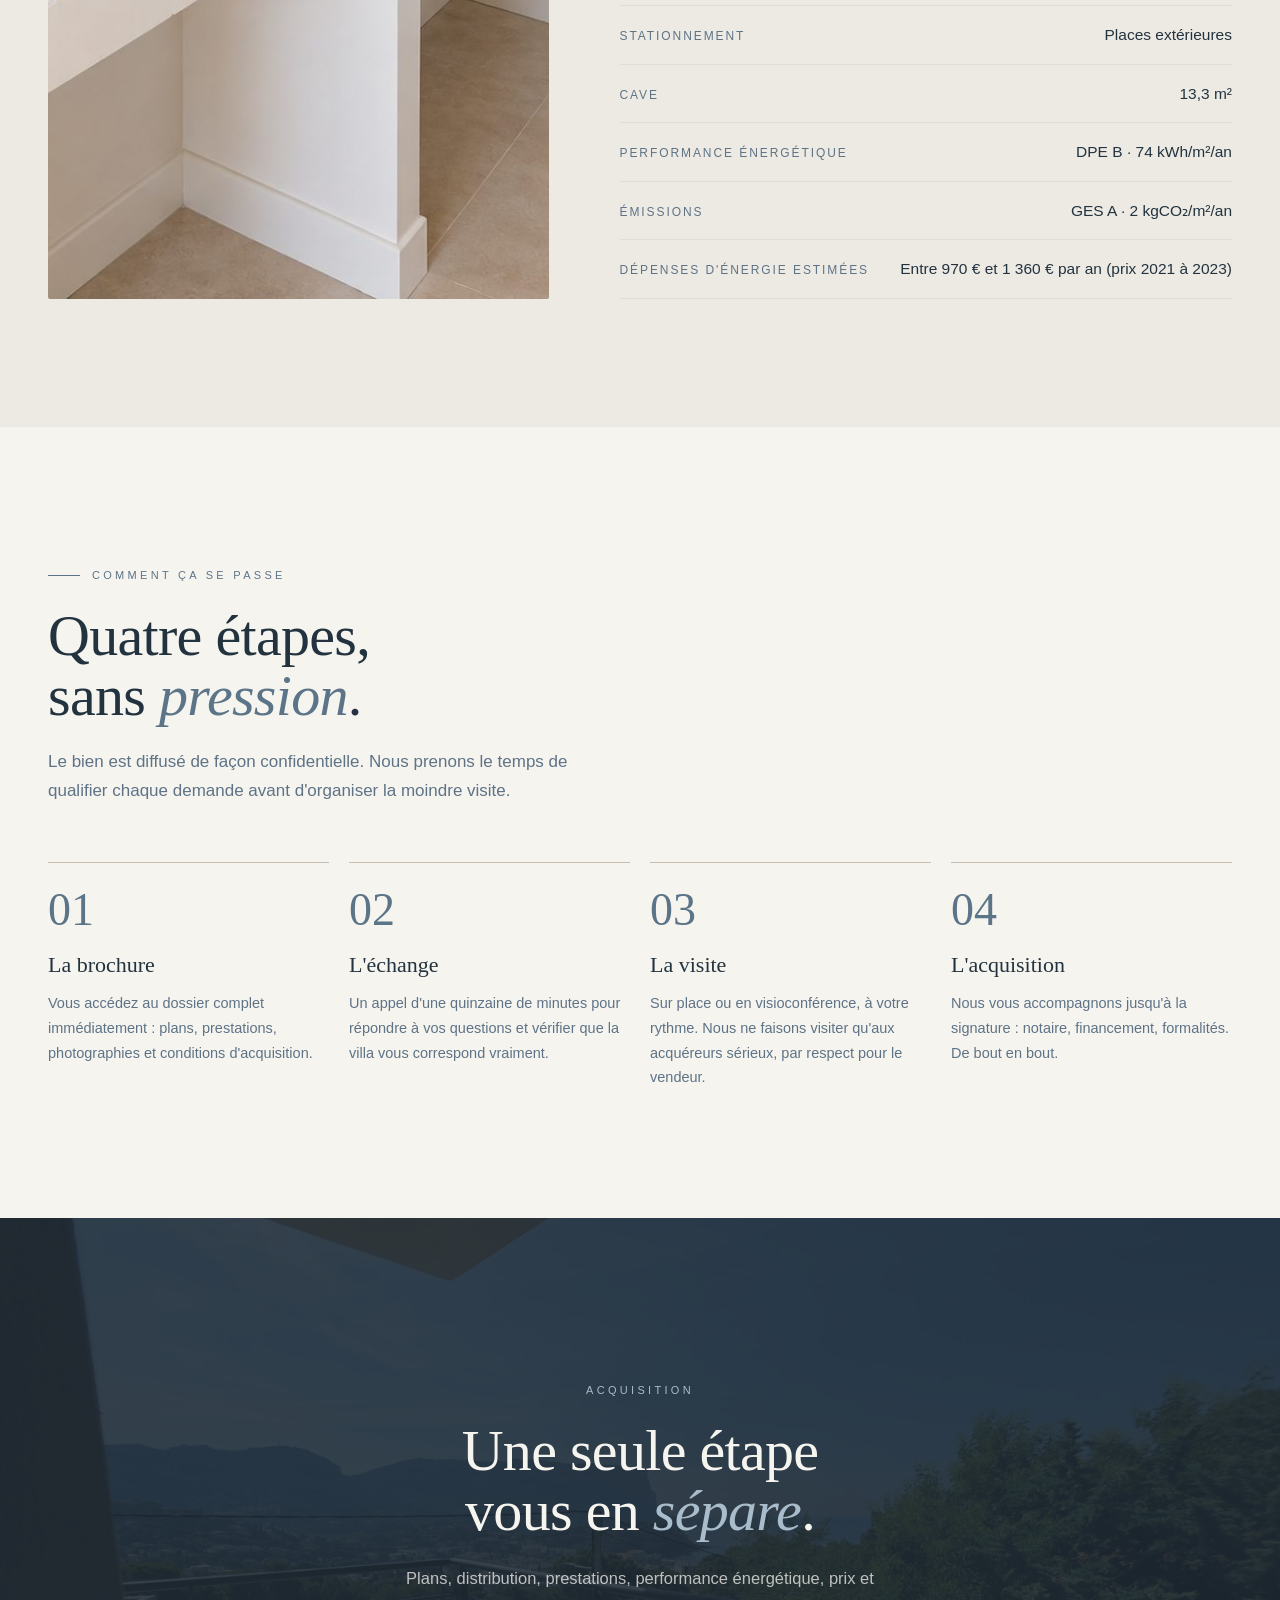
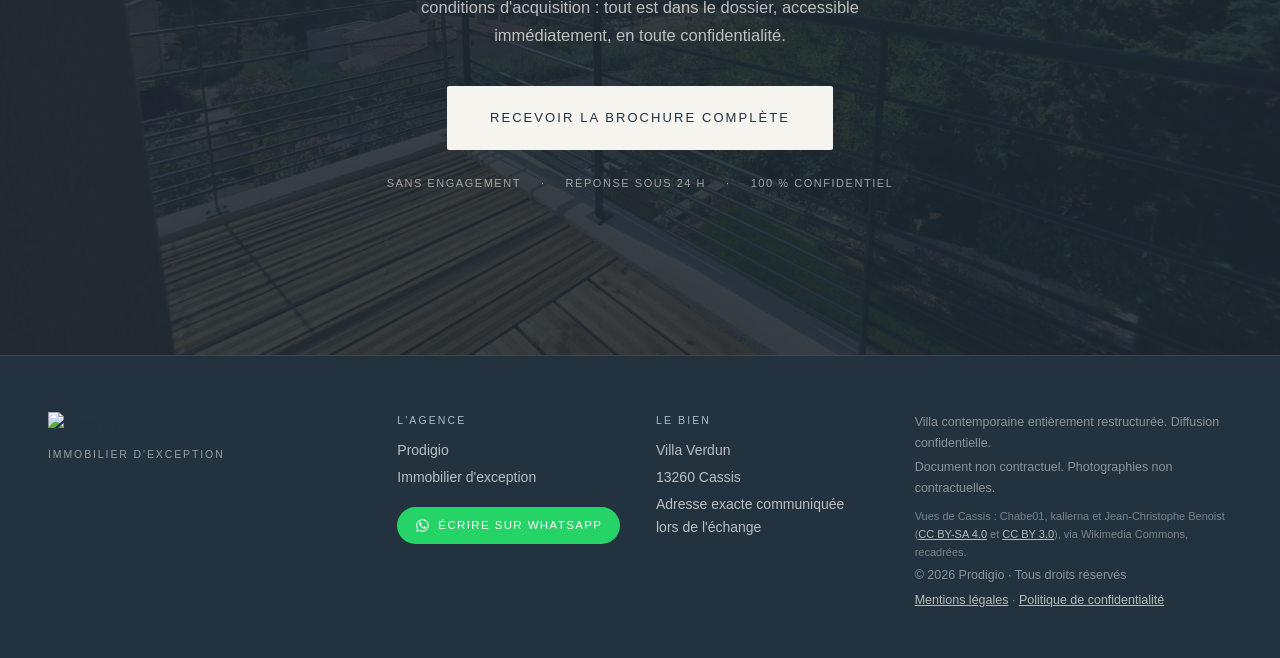
==== commit 539937d8: "Direction mer : retour au bleu, et « Villa vue mer » en titre PAS DE TERRE CUITE. Elle habillait les" ====
--- a/index.html
+++ b/index.html
@@ -113,7 +113,7 @@
 
       <div class="hero__kicker">Villa Verdun</div>
       <h1 class="hero__title">
-        Villa contemporaine<br />
+        Villa vue mer<br />
         à <span class="italic">Cassis</span>.
       </h1>
 
@@ -213,7 +213,7 @@
           </li>
         </ul>
 
-        <button class="btn btn--terre btn--lg btn--block js-open-brochure" type="button">
+        <button class="btn btn--primary btn--lg btn--block js-open-brochure" type="button">
           Recevoir la brochure
         </button>
 
@@ -849,9 +849,7 @@
 
 <!-- ============== STICKY CTA ============== -->
 <div class="sticky-cta" id="stickyCta">
-  <!-- Terre cuite comme la carte : c'est la MÊME action, elle ne doit pas
-       changer de couleur selon l'endroit où on la rencontre. -->
-  <button class="btn btn--terre js-open-brochure" type="button">Recevoir la brochure</button>
+  <button class="btn btn--primary js-open-brochure" type="button">Recevoir la brochure</button>
 </div>
 
 <!-- ============== LIGHTBOX ============== -->
--- a/styles.css
+++ b/styles.css
@@ -282,19 +282,6 @@
   transition: background var(--t-fast), color var(--t-fast), border-color var(--t-fast), transform var(--t-fast);
 }
 .btn:active { transform: translateY(1px); }
-/* Terre cuite pour LE bouton de capture, et lui seul.
-   La charte réservait cette couleur au surtitre — « une touche, pas une
-   couleur de marque ». Elle passe ici sur le bouton pour une raison
-   mesurable : la carte se détache sur une photographie bleu nuit, et le bleu
-   de la charte s'y fond au lieu d'en sortir.
-
-   Elle habille les DEUX endroits où l'on demande la brochure — la carte et la
-   barre flottante — parce que c'est la même action : elle ne doit pas changer
-   de couleur selon l'endroit où on la rencontre. Tous les autres boutons du
-   site restent bleus, et c'est ce qui laisse à celui-ci sa valeur de signal. */
-.btn--terre { background: var(--terre); color: #fff; border-color: var(--terre); }
-.btn--terre:hover { background: #8F462F; border-color: #8F462F; }
-
 /* Le sceau : un cadenas dont l'anse se soulève et pivote quand la carte
    arrive à l'écran. « Ça se déverrouille », dit sans un mot de plus. */
 .brochure-sceau { display: inline-flex; align-items: center; gap: .5rem; }
@@ -617,12 +604,15 @@
   .hero__left { text-align: center; }
   .hero__pill, .hero__kicker { margin-left: auto; margin-right: auto; }
   .hero__kicker { display: table; }
-  /* Taille FLUIDE, et non une valeur fixe. « CONTEMPORAINE » est le mot le
-     plus large du titre : à 2,9 rem il sortait de 27 px sur un écran de
-     390 px, et de bien plus sur un 320. Mesuré ligne par ligne sur l'étendue
-     réelle des glyphes, le plafond sûr va de 34,5 px (320) à 42,5 px (390) —
-     d'où cette pente, qui s'y tient avec un pixel de marge. */
-  .hero__title { font-size: clamp(1.95rem, 10.6vw, 2.6rem); line-height: .96; margin-bottom: .9rem; }
+  /* Taille FLUIDE, et non une valeur fixe.
+     Le titre doit tenir sur DEUX lignes : « Villa vue mer » puis « à Cassis ».
+     Une troisième ligne casse la tenue du hero, et c'est elle qui limite, pas
+     le débordement. Mesuré ligne par ligne sur l'étendue réelle des glyphes,
+     le plafond va de 38,5 px (320) à 53,5 px (430) — d'où cette pente, qui
+     s'y tient avec un pixel de marge.
+     « vue mer » a laissé de la place : l'ancien titre plafonnait 7 px plus
+     bas à cause du seul mot « contemporaine ». */
+  .hero__title { font-size: clamp(2.3rem, calc(13.6vw - 6px), 3.3rem); line-height: .96; margin-bottom: .9rem; }
   .hero__subtitle { font-size: .95rem; margin-left: auto; margin-right: auto; max-width: 34ch; }
   .hero__form-card { text-align: left; }
   .hero__features { display: none; }   /* déjà résumé dans le sous-titre */
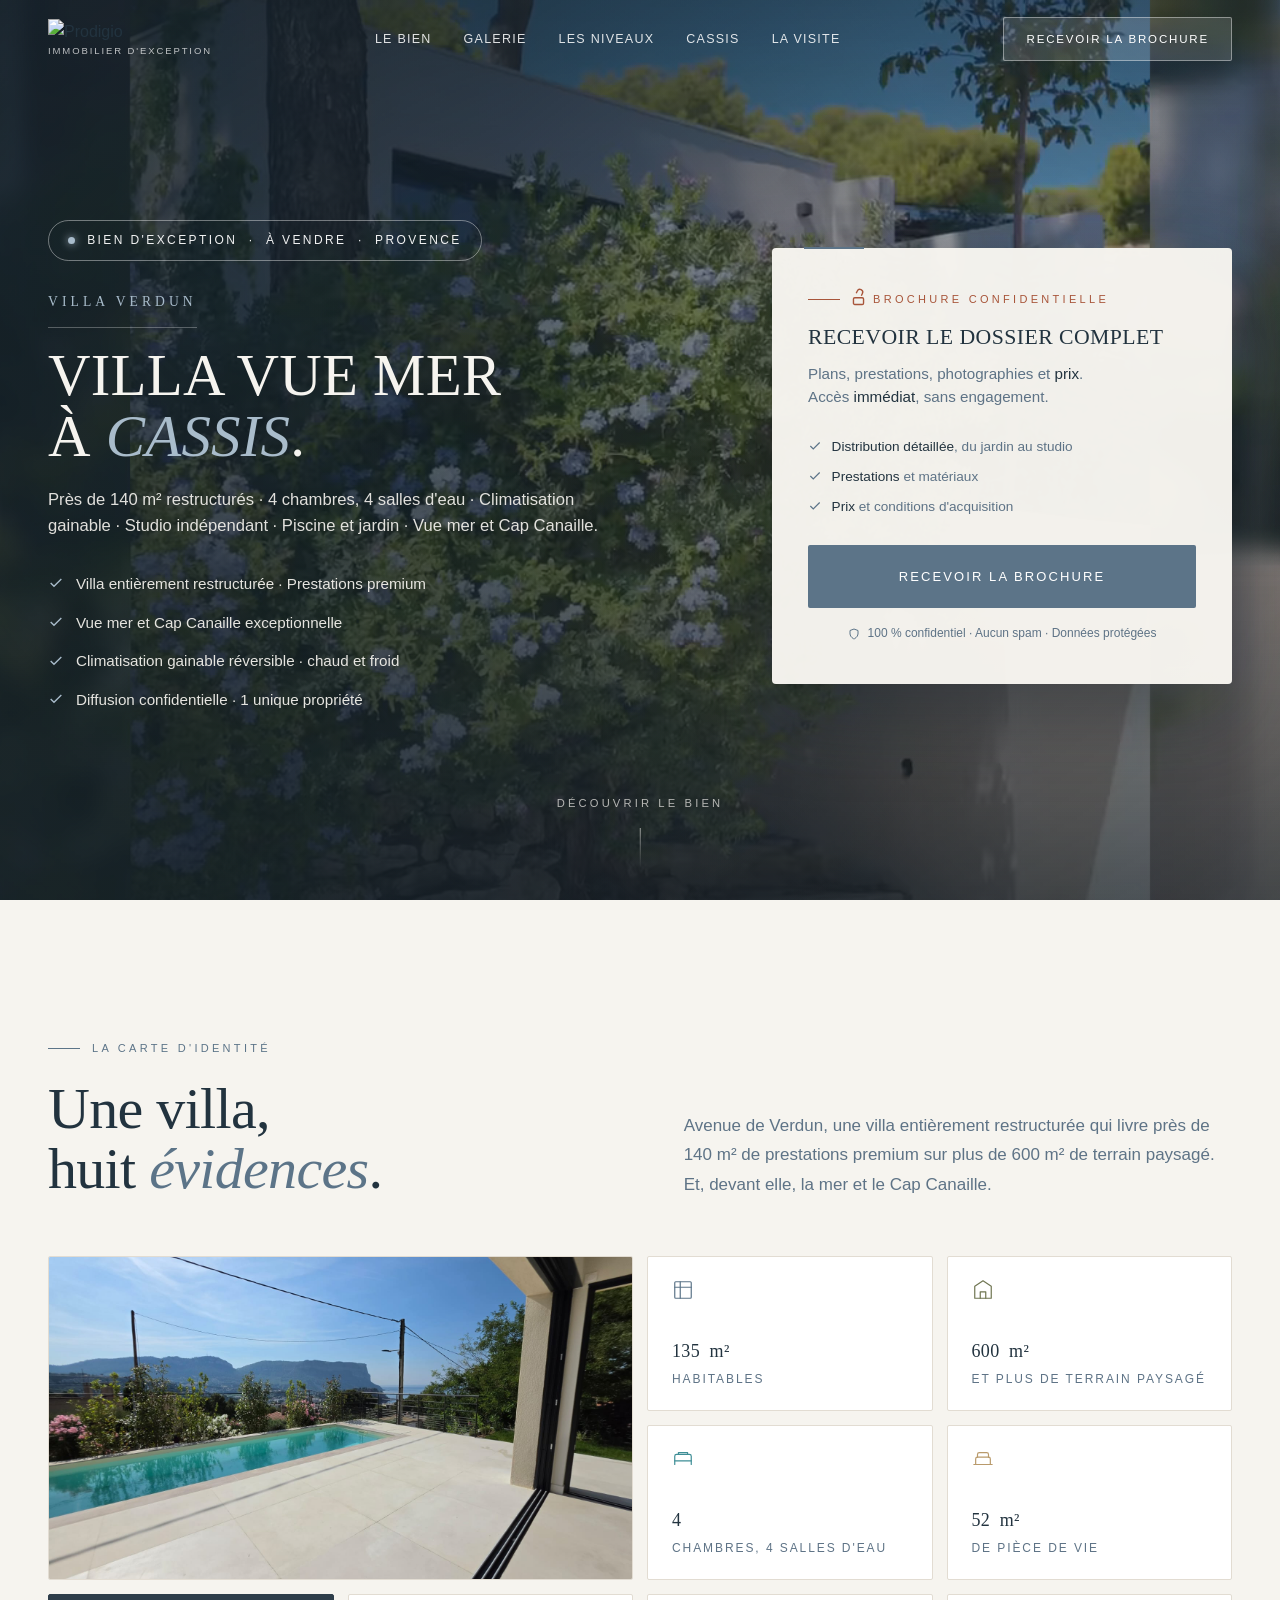
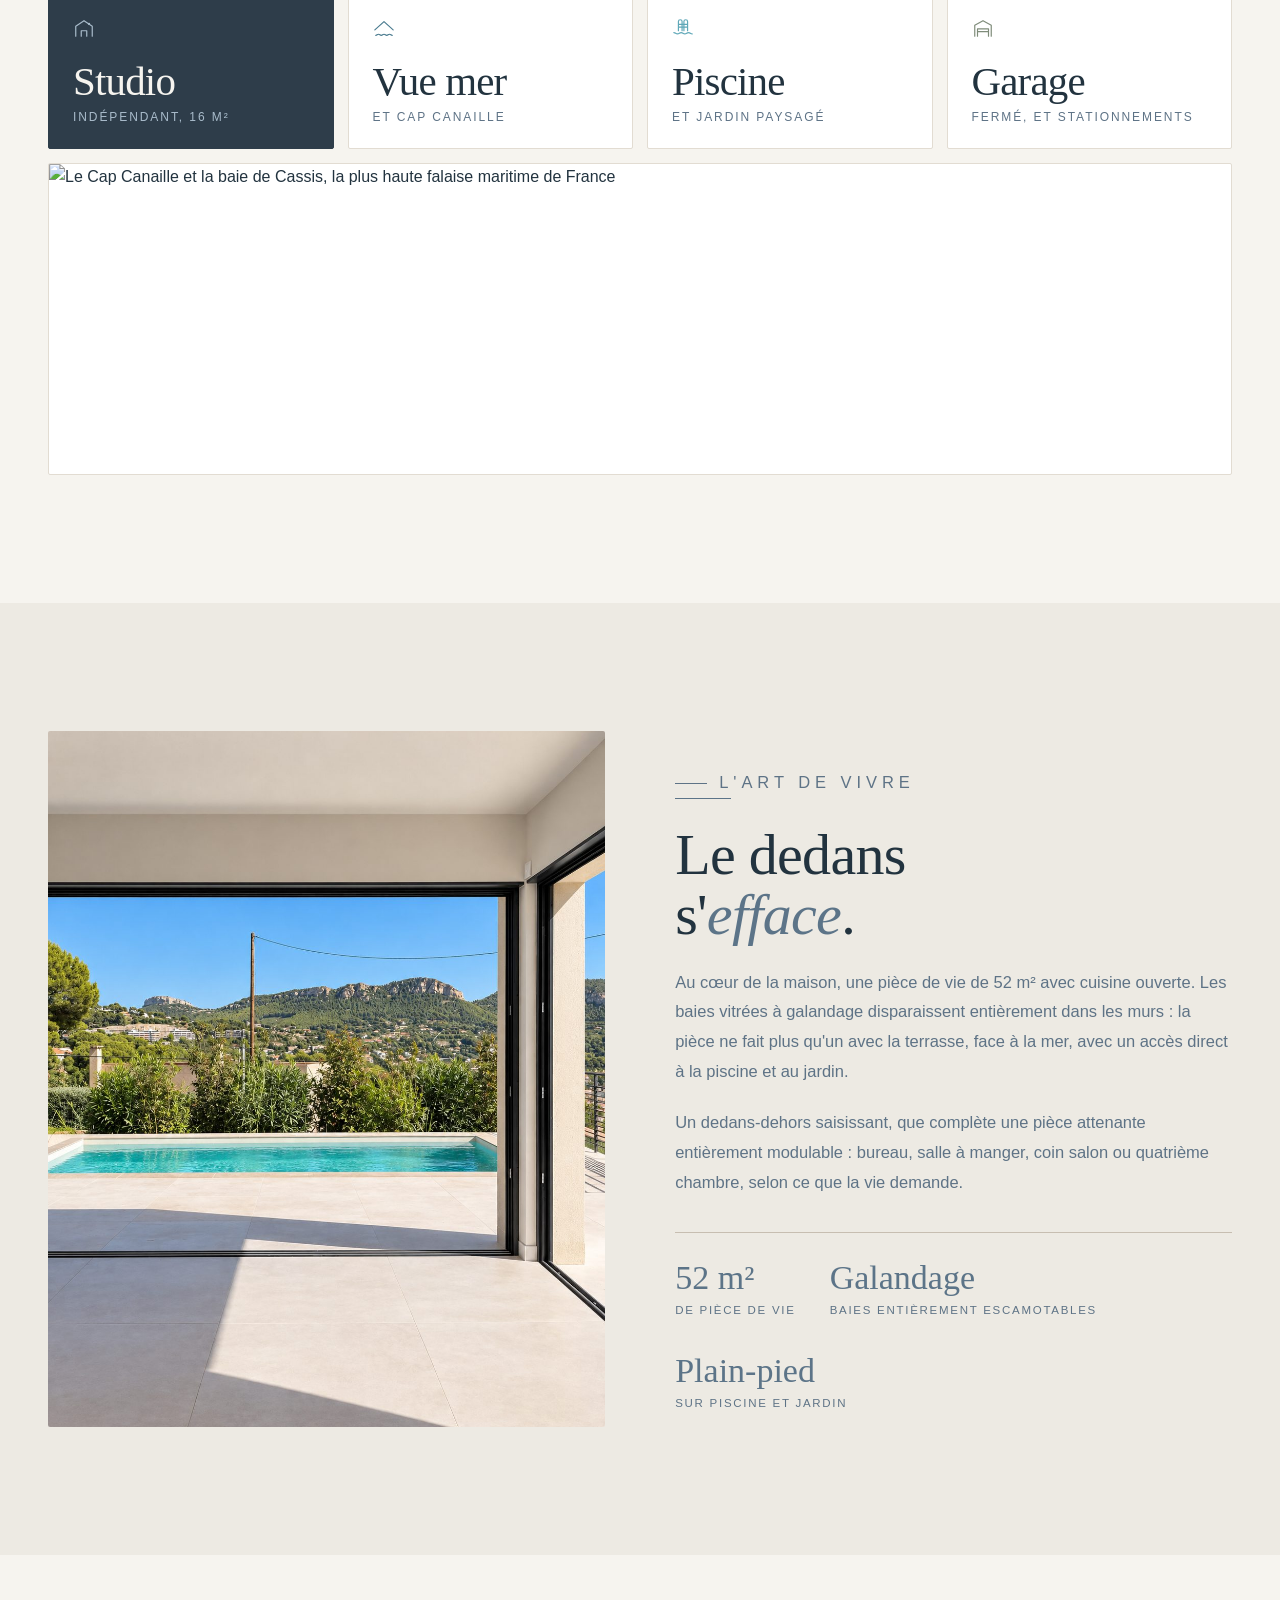
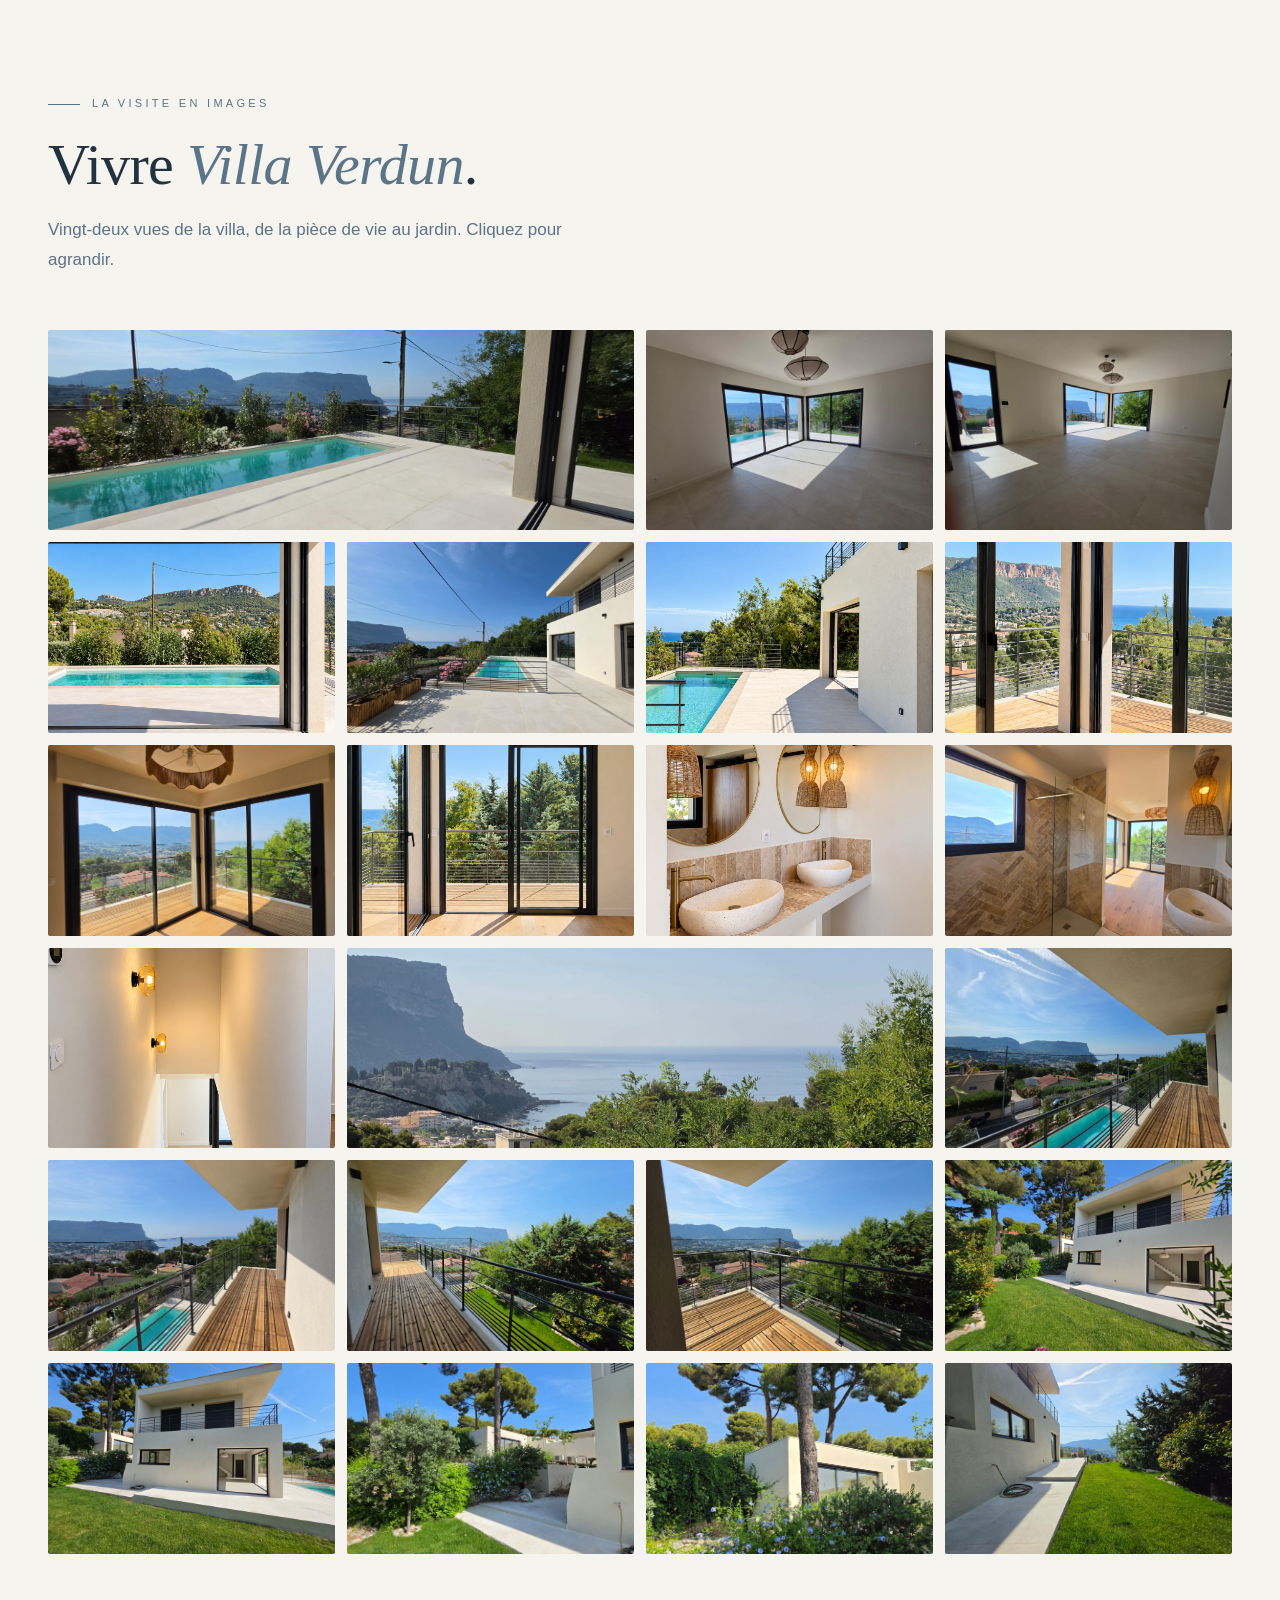
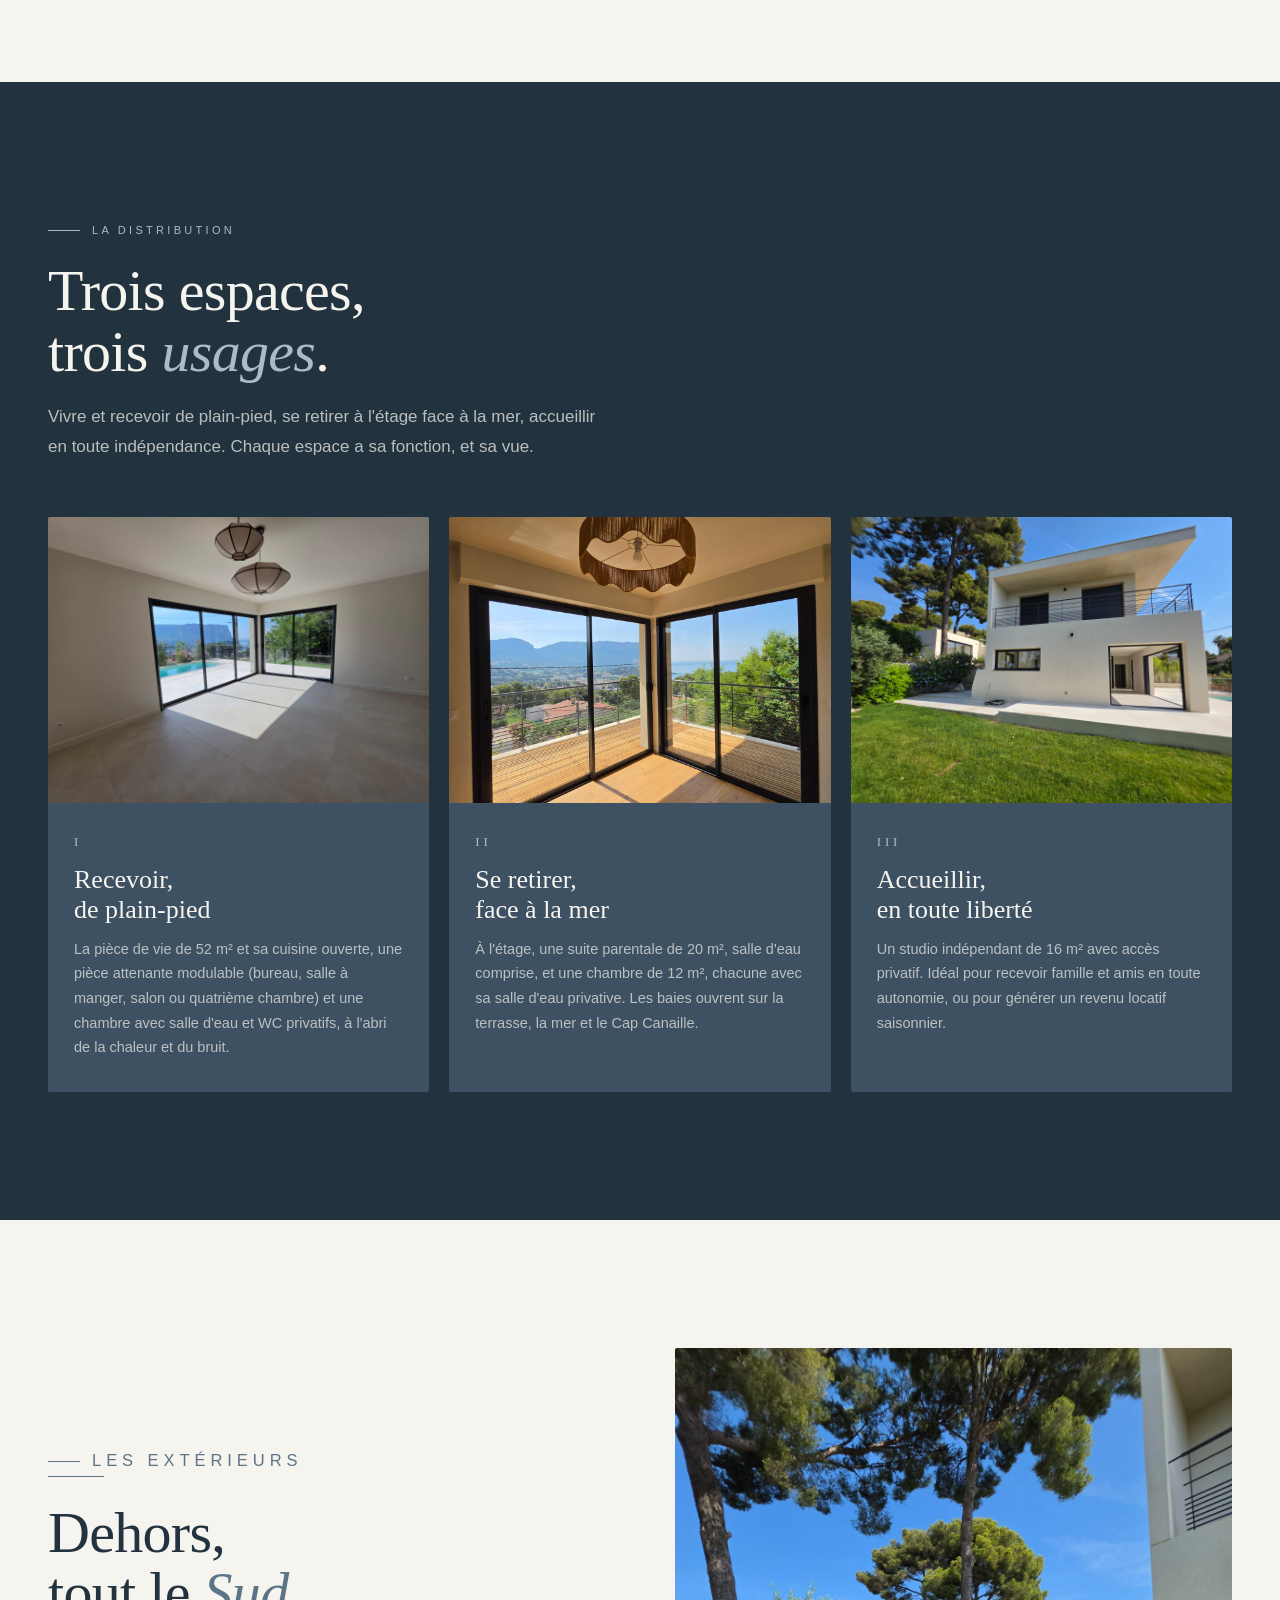
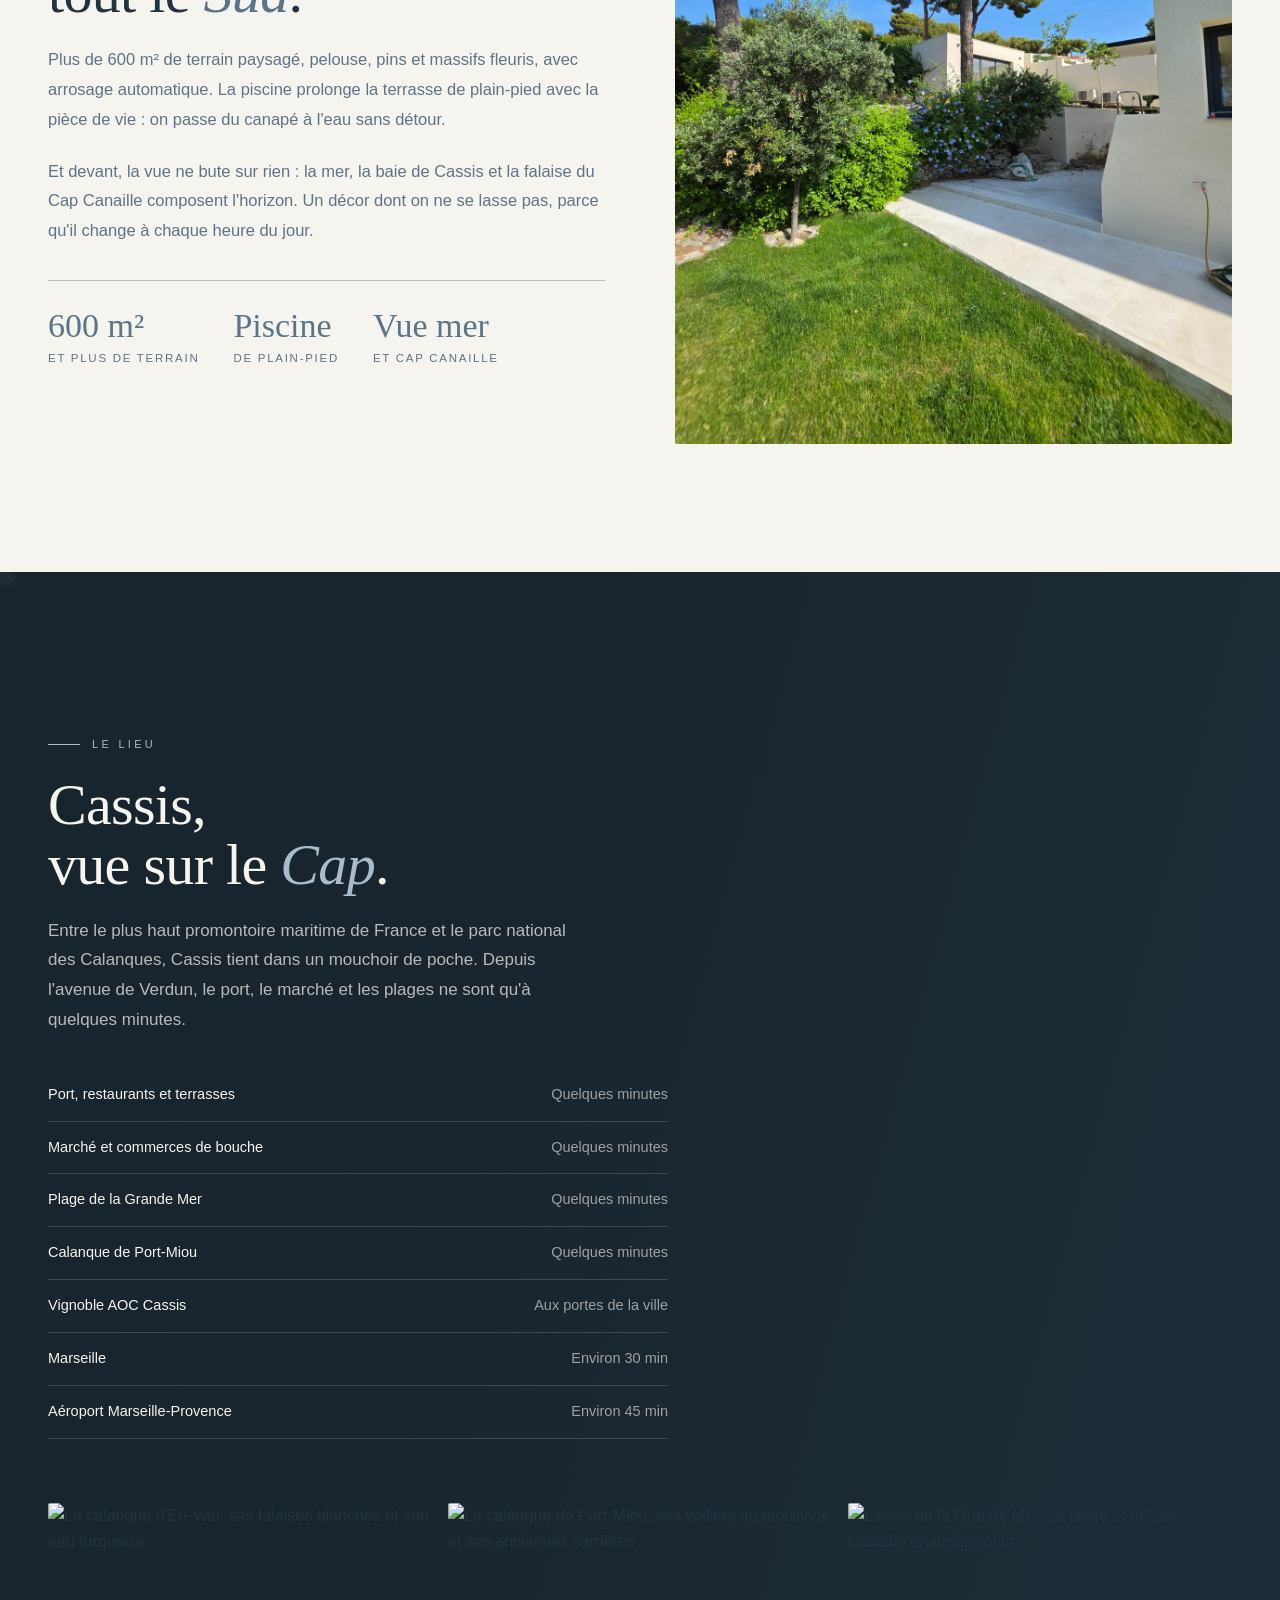
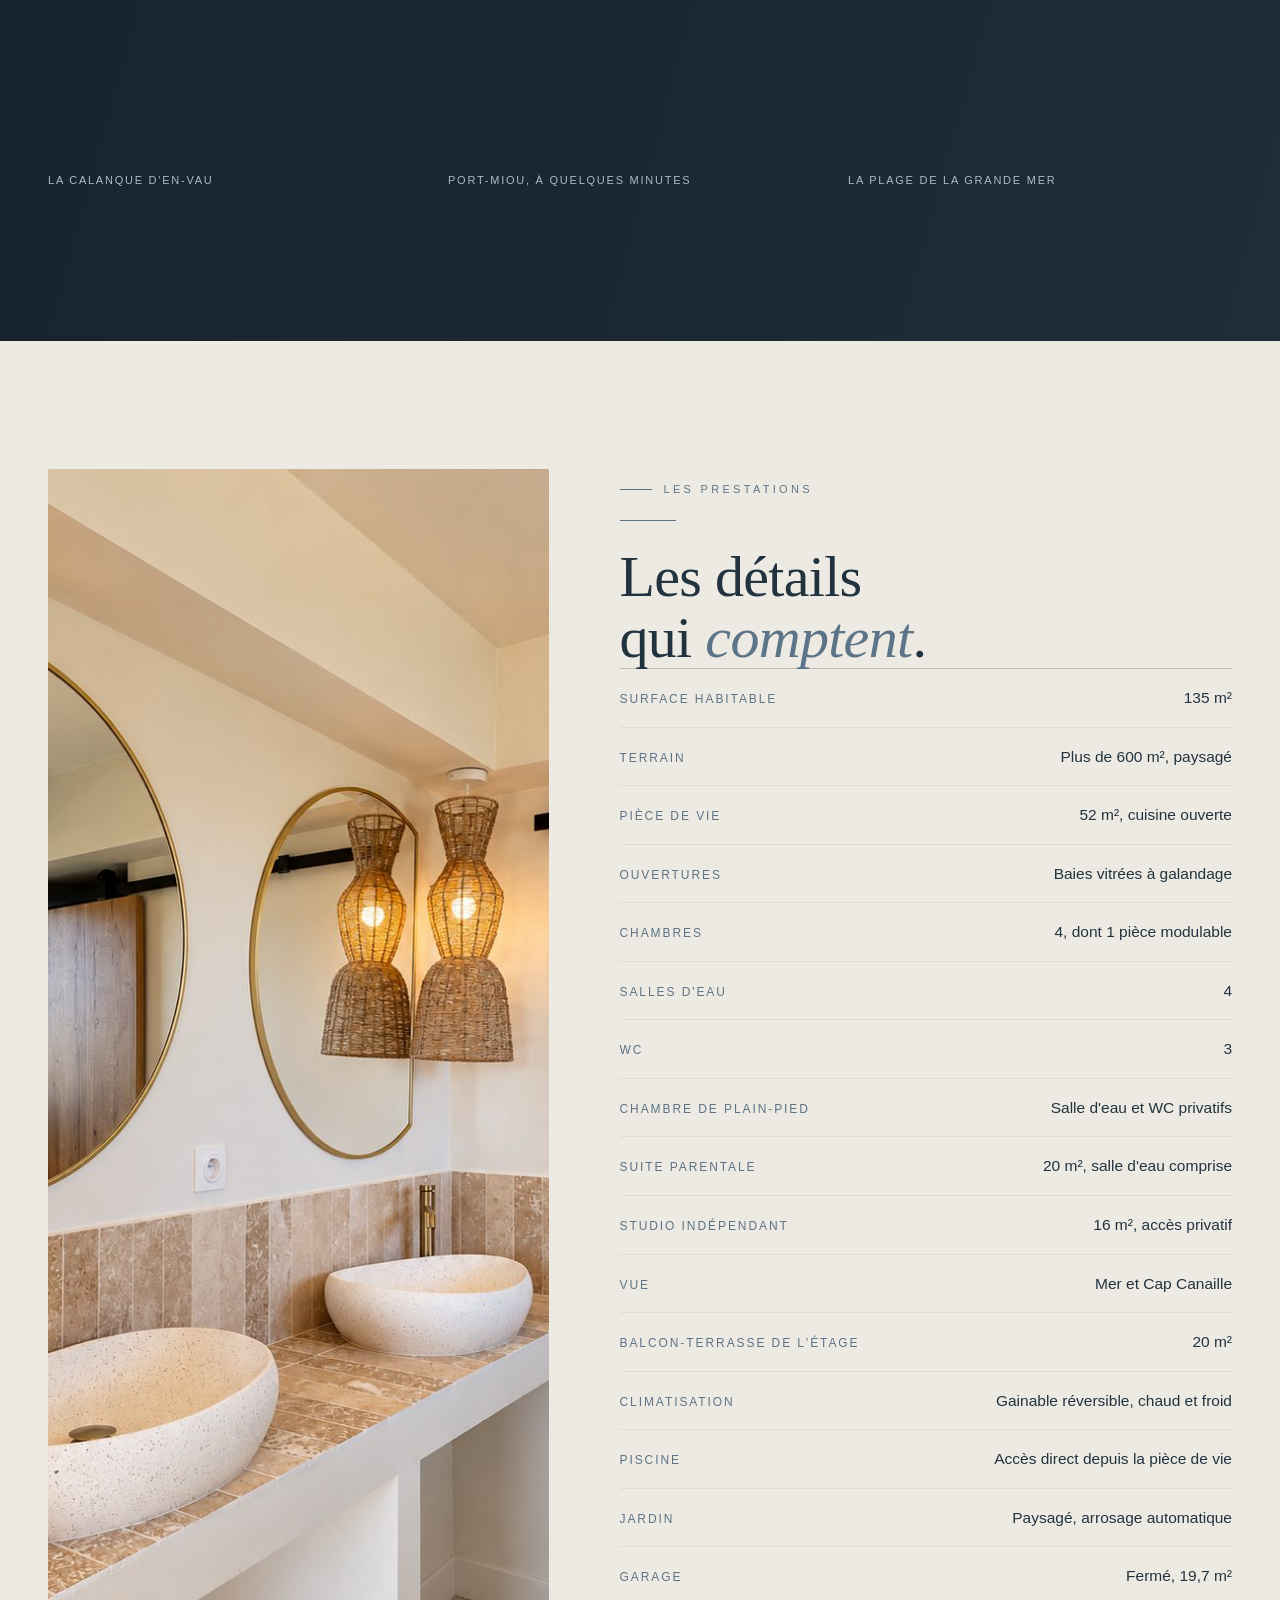
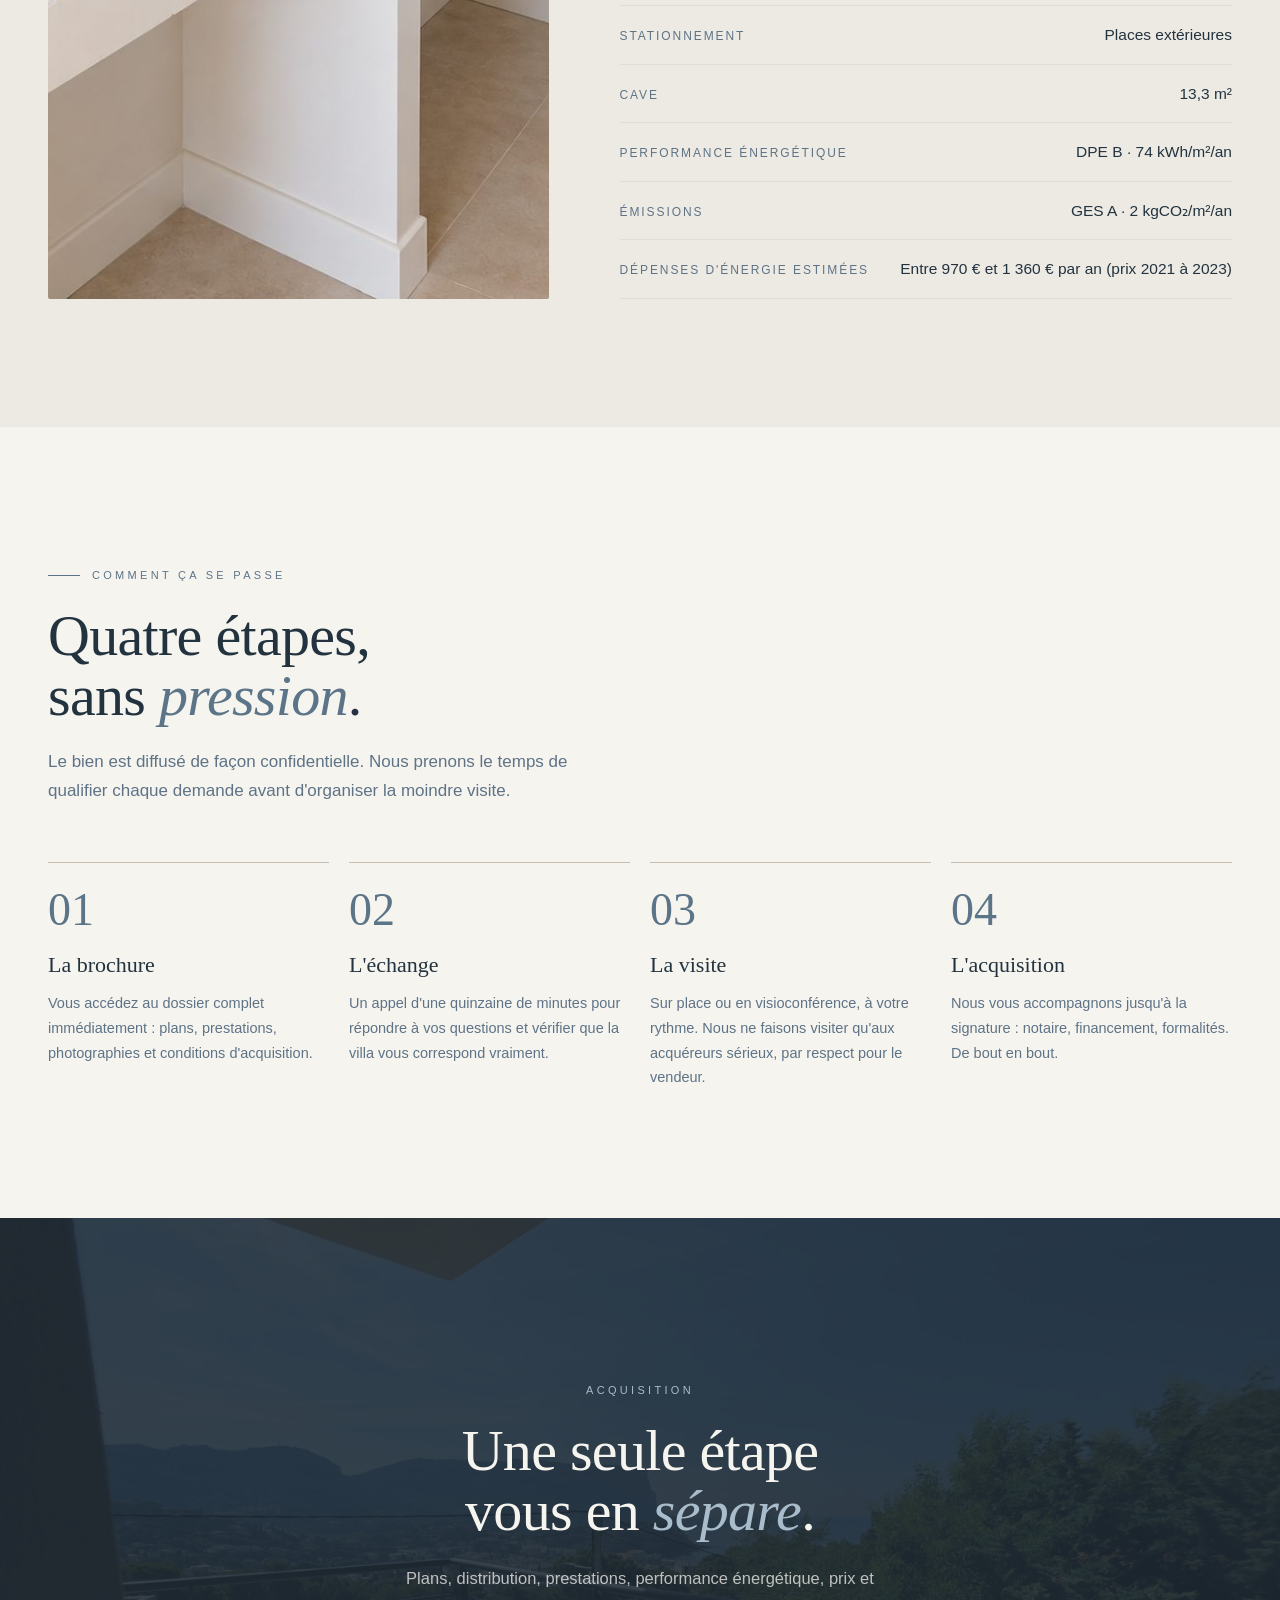
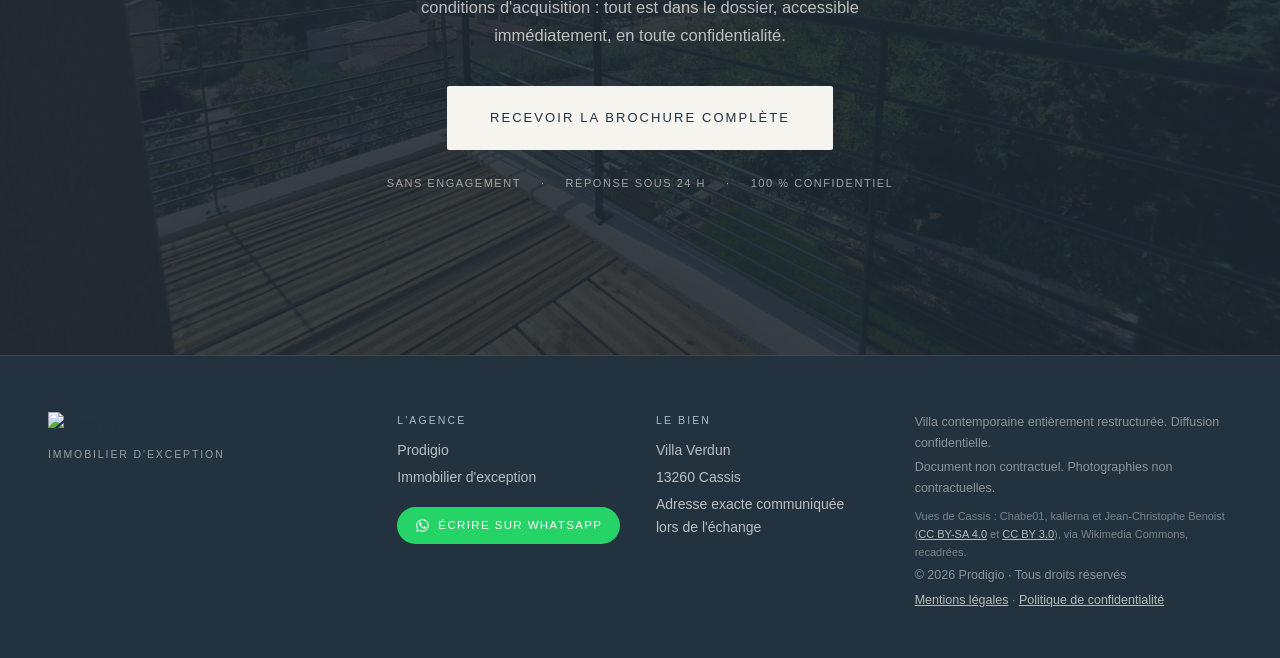
==== commit e512bded: "Carte d identite : couleur, photos intercalees et chiffres animes LE REPROCHE. En descendant, la car" ====
--- a/index.html
+++ b/index.html
@@ -253,28 +253,35 @@
              alt="Les baies à galandage ouvertes sur la terrasse, la piscine et le Cap Canaille" />
       </div>
 
-      <div class="tile">
+      <div class="tile" style="--tile-c:#5C7488">
         <div class="tile__icon"><svg viewBox="0 0 24 24" fill="none" stroke="currentColor" stroke-width="1.3" stroke-linecap="round" stroke-linejoin="round" aria-hidden="true"><rect x="3" y="3" width="18" height="18" rx="1"/><path d="M3 9h18M9 3v18"/></svg></div>
-        <div class="tile__key">135 <span>m²</span></div>
+        <div class="tile__key"><span class="tile__num" data-vers="135">135</span> <span>m²</span></div>
         <div class="tile__label">Habitables</div>
       </div>
 
-      <div class="tile">
+      <div class="tile" style="--tile-c:#6F7551">
         <div class="tile__icon"><svg viewBox="0 0 24 24" fill="none" stroke="currentColor" stroke-width="1.3" stroke-linecap="round" stroke-linejoin="round" aria-hidden="true"><path d="M12 2l9 6v13H3V8z"/><path d="M9 21v-7h6v7"/></svg></div>
-        <div class="tile__key">600 <span>m²</span></div>
+        <div class="tile__key"><span class="tile__num" data-vers="600">600</span> <span>m²</span></div>
         <div class="tile__label">Et plus de terrain paysagé</div>
       </div>
 
-      <div class="tile">
+      <div class="tile" style="--tile-c:#3E8E96">
         <div class="tile__icon"><svg viewBox="0 0 24 24" fill="none" stroke="currentColor" stroke-width="1.3" stroke-linecap="round" stroke-linejoin="round" aria-hidden="true"><path d="M3 18V9a2 2 0 012-2h14a2 2 0 012 2v9"/><path d="M3 14h18M7 7V5h10v2"/></svg></div>
-        <div class="tile__key">4</div>
+        <div class="tile__key"><span class="tile__num" data-vers="4">4</span></div>
         <div class="tile__label">Chambres, 4 salles d'eau</div>
       </div>
 
-      <div class="tile">
+      <div class="tile" style="--tile-c:#B99A6B">
         <div class="tile__icon"><svg viewBox="0 0 24 24" fill="none" stroke="currentColor" stroke-width="1.3" stroke-linecap="round" stroke-linejoin="round" aria-hidden="true"><path d="M4 18v-6a2 2 0 012-2h12a2 2 0 012 2v6"/><path d="M2 18h20M6 10V7a2 2 0 012-2h8a2 2 0 012 2v3"/></svg></div>
-        <div class="tile__key">52 <span>m²</span></div>
+        <div class="tile__key"><span class="tile__num" data-vers="52">52</span> <span>m²</span></div>
         <div class="tile__label">De pièce de vie</div>
+      </div>
+
+      <!-- Respiration : elle coupe la succession de tuiles claires au lieu
+           de s'y fondre. Masquée au-dessus de 1020 px, où la grille en
+           quatre colonnes tient déjà seule. -->
+      <div class="tile tile--photo tile--respiration">
+        <img src="assets/images/dedans-dehors.jpg" loading="lazy" alt="La pièce de vie ouverte de plain-pied sur la terrasse et le jardin" />
       </div>
 
       <div class="tile tile--dark">
@@ -283,19 +290,26 @@
         <div class="tile__label">Indépendant, 16 m²</div>
       </div>
 
-      <div class="tile">
+      <div class="tile" style="--tile-c:#4A7B8F">
         <div class="tile__icon"><svg viewBox="0 0 24 24" fill="none" stroke="currentColor" stroke-width="1.3" stroke-linecap="round" stroke-linejoin="round" aria-hidden="true"><path d="M3 20c1.5 0 1.5-1.2 3-1.2s1.5 1.2 3 1.2 1.5-1.2 3-1.2 1.5 1.2 3 1.2 1.5-1.2 3-1.2 1.5 1.2 3 1.2"/><path d="M2 14l10-9 10 9"/></svg></div>
         <div class="tile__key">Vue mer</div>
         <div class="tile__label">Et Cap Canaille</div>
       </div>
 
-      <div class="tile">
+      <div class="tile" style="--tile-c:#5FA8B8">
         <div class="tile__icon"><svg viewBox="0 0 24 24" fill="none" stroke="currentColor" stroke-width="1.3" stroke-linecap="round" stroke-linejoin="round" aria-hidden="true"><path d="M2 17c2 0 2 1.5 4 1.5S8 17 10 17s2 1.5 4 1.5S16 17 18 17s2 1.5 4 1.5"/><path d="M7 15V5a2 2 0 014 0v10M13 15V5a2 2 0 014 0v10M7 8h10M7 11h10"/></svg></div>
         <div class="tile__key">Piscine</div>
         <div class="tile__label">Et jardin paysagé</div>
       </div>
 
-      <div class="tile">
+      <!-- Respiration : elle coupe la succession de tuiles claires au lieu
+           de s'y fondre. Masquée au-dessus de 1020 px, où la grille en
+           quatre colonnes tient déjà seule. -->
+      <div class="tile tile--photo tile--respiration">
+        <img src="assets/images/terrasse-etage-cap.jpg" loading="lazy" alt="La terrasse de l'étage face au Cap Canaille" />
+      </div>
+
+      <div class="tile" style="--tile-c:#7F8C7A">
         <div class="tile__icon"><svg viewBox="0 0 24 24" fill="none" stroke="currentColor" stroke-width="1.3" stroke-linecap="round" stroke-linejoin="round" aria-hidden="true"><path d="M3 21V9l9-5 9 5v12"/><path d="M6 21v-8h12v8M6 16h12"/></svg></div>
         <div class="tile__key">Garage</div>
         <div class="tile__label">Fermé, et stationnements</div>
--- a/styles.css
+++ b/styles.css
@@ -628,7 +628,7 @@
   display: flex; flex-wrap: wrap; justify-content: space-between; align-items: flex-end;
   gap: 28px; margin-bottom: clamp(36px, 5vw, 56px);
 }
-.bento__grid { display: grid; grid-template-columns: repeat(4, 1fr); gap: 14px; }
+.bento__grid { display: grid; grid-template-columns: repeat(4, 1fr); grid-auto-flow: dense; gap: 14px; }
 .tile {
   background: var(--surface); border: 1px solid var(--border); border-radius: var(--radius-sm);
   padding: 22px 24px 20px; min-height: 150px;
@@ -636,9 +636,33 @@
 }
 /* L'icône occupe le haut de la tuile : sans elle, le chiffre calé en bas
    laissait une large plage blanche au-dessus. */
-.tile__icon { color: var(--accent); }
+.tile__icon { color: var(--tile-c, var(--accent)); }
 .tile__icon svg { width: 22px; height: 22px; }
 .tile--dark .tile__icon { color: var(--accent-light); }
+/* Apparition en cascade : les tuiles montent l'une après l'autre quand la
+   section entre dans le champ. Sans elle, huit tuiles claires arrivaient
+   d'un bloc et se lisaient comme un mur. */
+.bento .tile { opacity: 0; transform: translateY(20px); transition: opacity .55s ease-out, transform .55s cubic-bezier(.22,.61,.36,1); }
+.bento.is-in .tile { opacity: 1; transform: none; }
+.bento.is-in .tile:nth-child(1)  { transition-delay: .02s }
+.bento.is-in .tile:nth-child(2)  { transition-delay: .07s }
+.bento.is-in .tile:nth-child(3)  { transition-delay: .12s }
+.bento.is-in .tile:nth-child(4)  { transition-delay: .17s }
+.bento.is-in .tile:nth-child(5)  { transition-delay: .22s }
+.bento.is-in .tile:nth-child(6)  { transition-delay: .27s }
+.bento.is-in .tile:nth-child(7)  { transition-delay: .32s }
+.bento.is-in .tile:nth-child(8)  { transition-delay: .37s }
+.bento.is-in .tile:nth-child(9)  { transition-delay: .42s }
+.bento.is-in .tile:nth-child(10) { transition-delay: .47s }
+.bento.is-in .tile:nth-child(n+11) { transition-delay: .52s }
+@media (prefers-reduced-motion: reduce) {
+  .bento .tile { opacity: 1; transform: none; transition: none; }
+}
+
+/* Respirations photographiques réservées aux écrans étroits : au-dessus, la
+   grille en quatre colonnes tient déjà toute seule. */
+.tile--respiration { display: none; }
+
 .tile--wide { grid-column: span 2; }
 .tile--tall { grid-row: span 2; }
 .tile--full { grid-column: span 4; min-height: 0; }
@@ -671,10 +695,26 @@
   .tile--full { grid-column: span 2; }
   .tile--full img { aspect-ratio: 3 / 1.4; }
 }
+@media (max-width: 1020px) {
+  /* Les photos passent en bandeau pleine largeur : elles coupent la
+     succession de tuiles claires au lieu de s'y fondre. */
+  .tile--respiration { display: block; grid-column: span 2; min-height: 0; }
+  .tile--respiration img { width: 100%; height: auto; min-height: 0; aspect-ratio: 3 / 2; }
+}
 @media (max-width: 580px) {
-  .bento__grid { grid-template-columns: 1fr; }
-  .tile--wide, .tile--full { grid-column: span 1; }
-  .tile--full img { aspect-ratio: 3 / 2; }
+  /* DEUX colonnes maintenues, et non une seule : empilées, les huit tuiles
+     claires formaient un long mur blanc au défilement. C'était le reproche. */
+  .bento__grid { gap: 10px; }
+  .tile { padding: 16px 16px 14px; min-height: 124px; }
+  .tile__icon svg { width: 19px; height: 19px; }
+  .tile__key { font-size: 27px; margin: 10px 0 5px; }
+  .tile__label { font-size: 10.5px; letter-spacing: .12em; }
+  .tile--wide, .tile--full, .tile--respiration { grid-column: span 2; }
+  .tile--photo { min-height: 0; }
+  .tile--photo img { min-height: 0; height: auto; aspect-ratio: 3 / 2; }
+  .tile--tall.tile--photo { position: relative; }
+  .tile--tall.tile--photo img { position: static; aspect-ratio: 3 / 2; }
+  .tile--full img { aspect-ratio: 3 / 1.6; }
 }
 
 /* =====================================================================
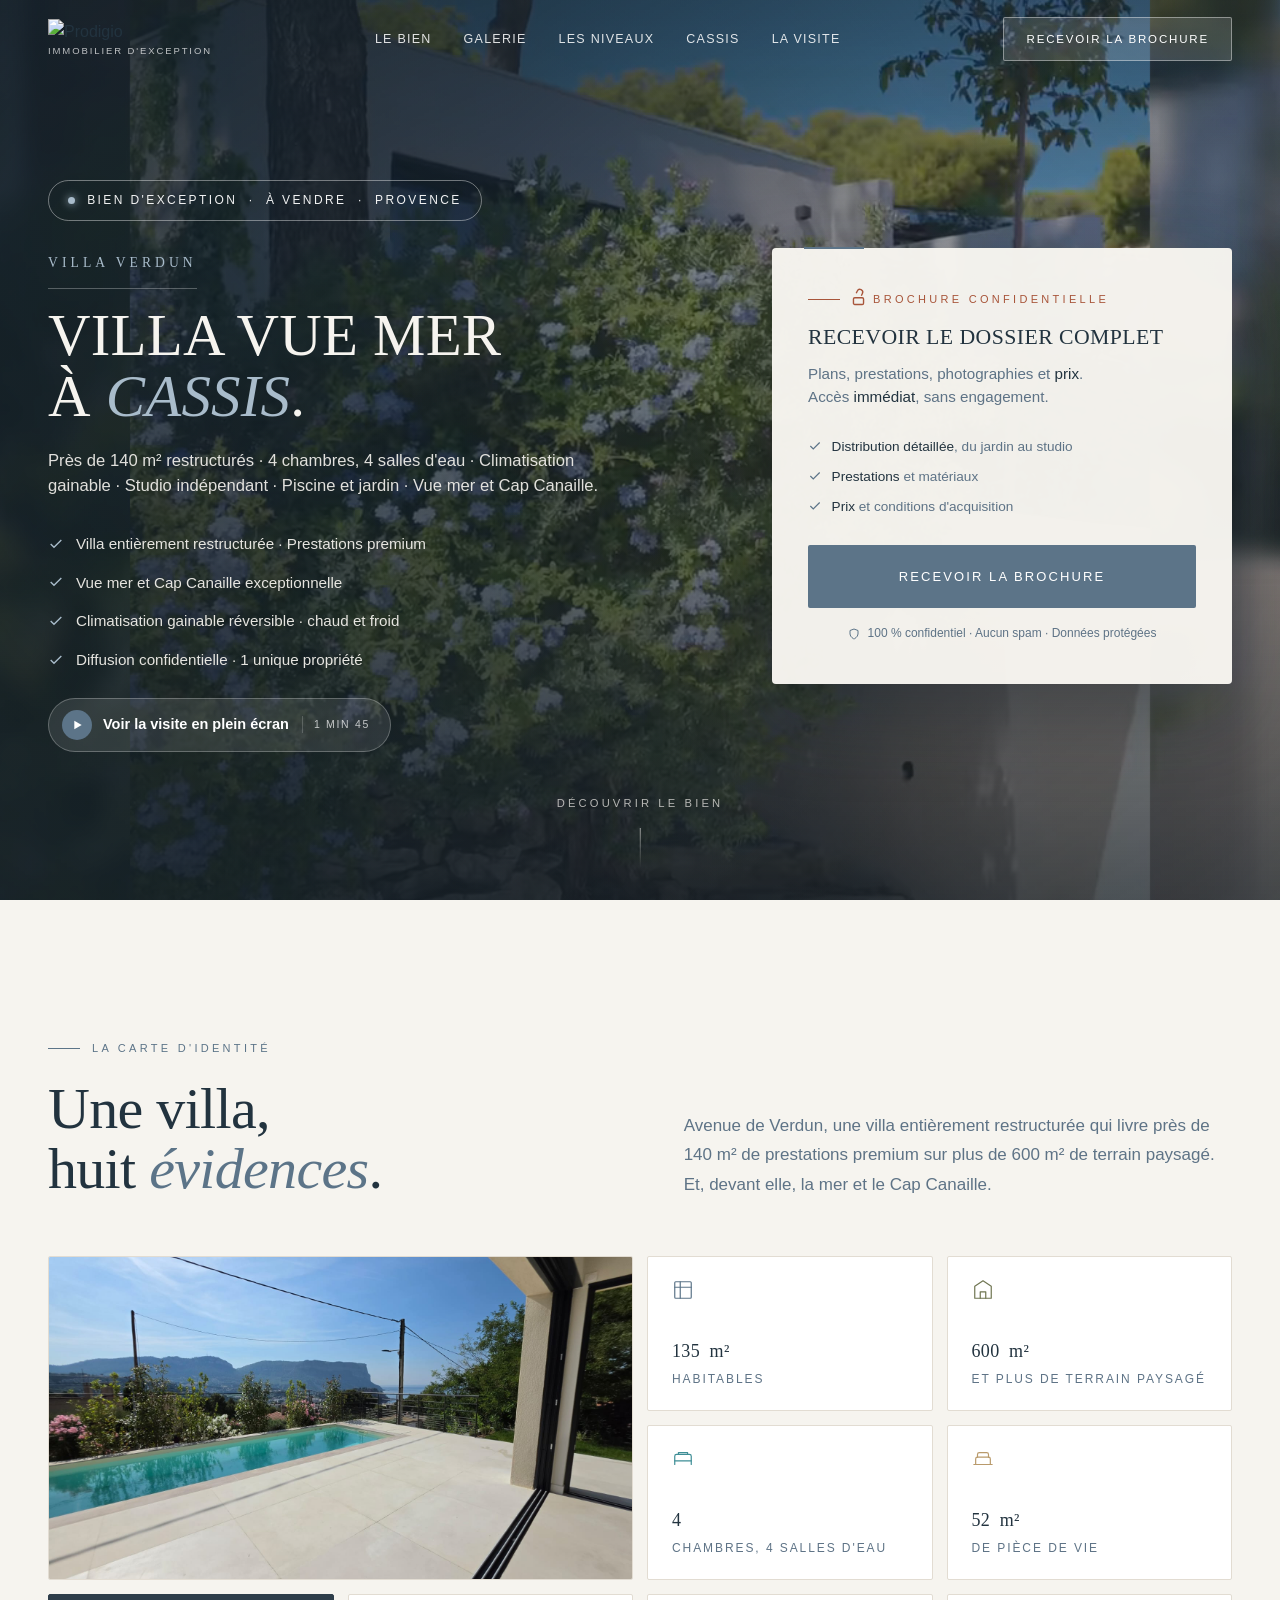
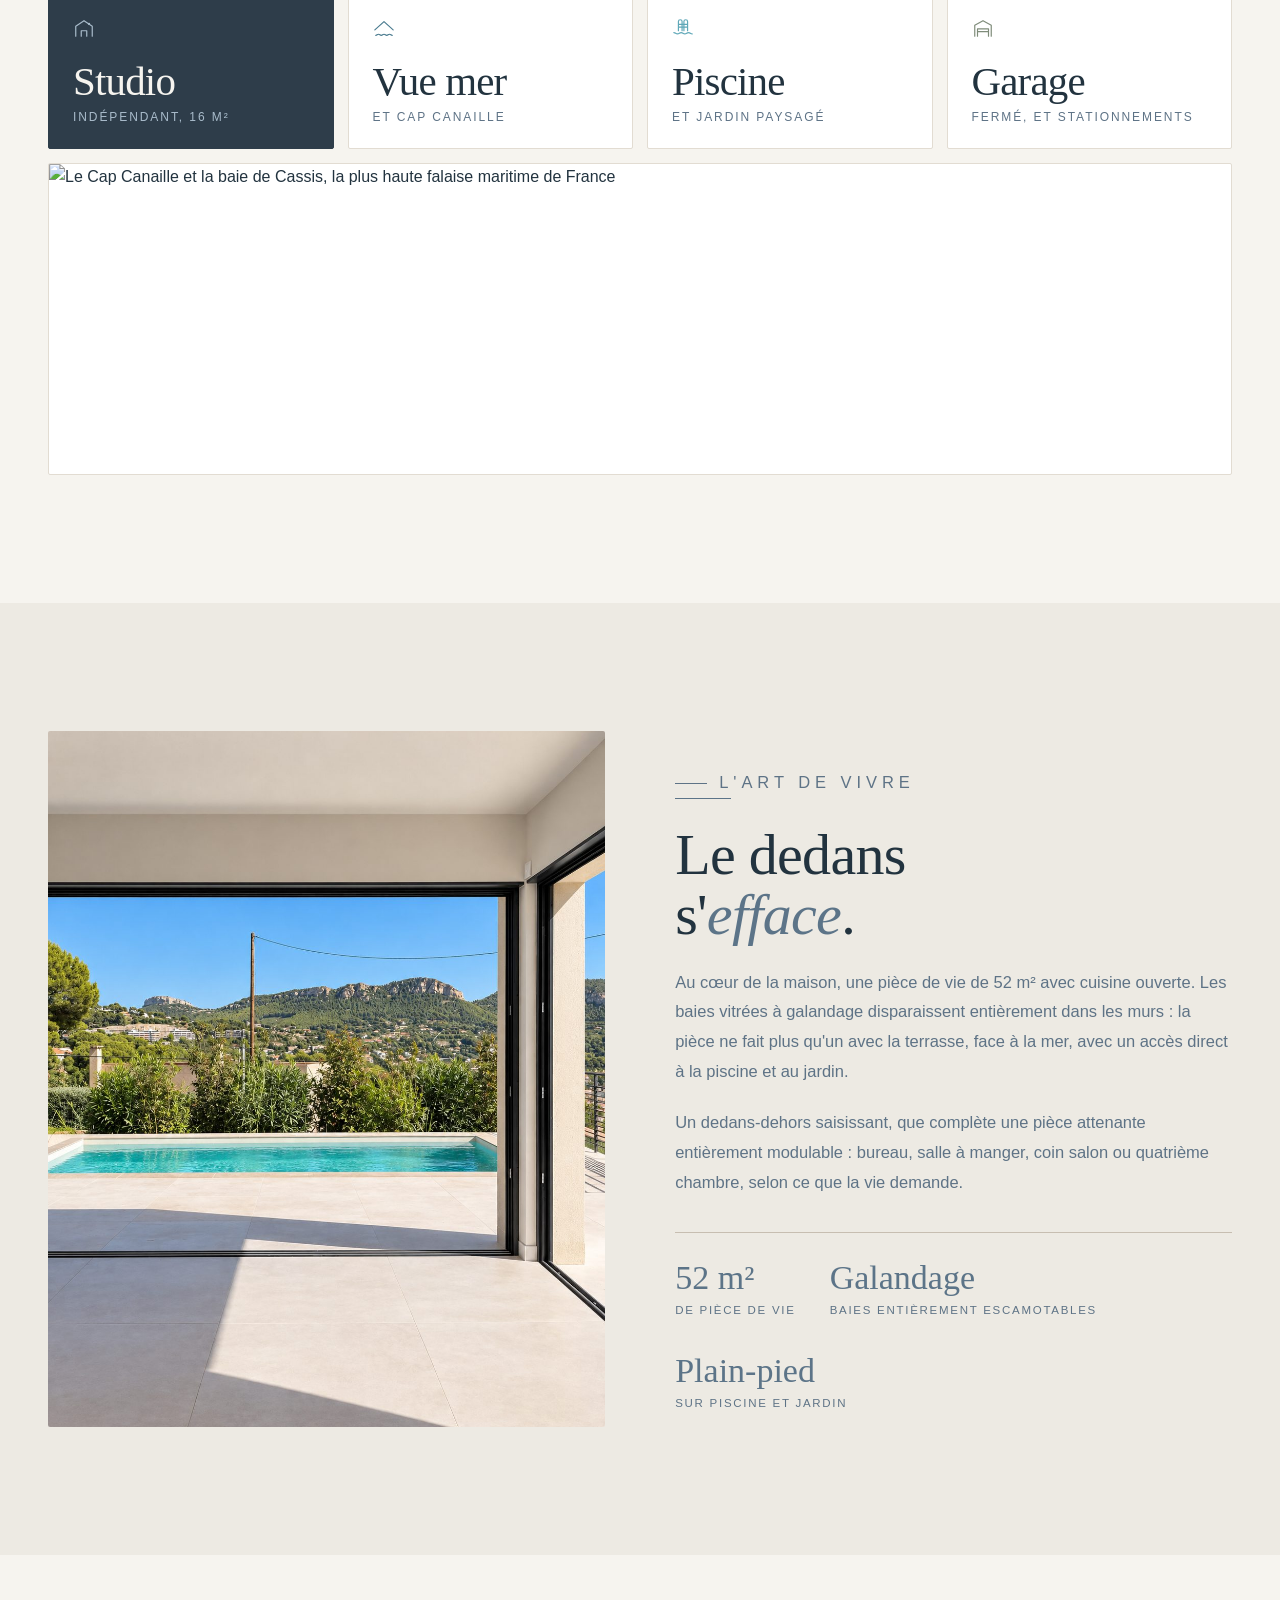
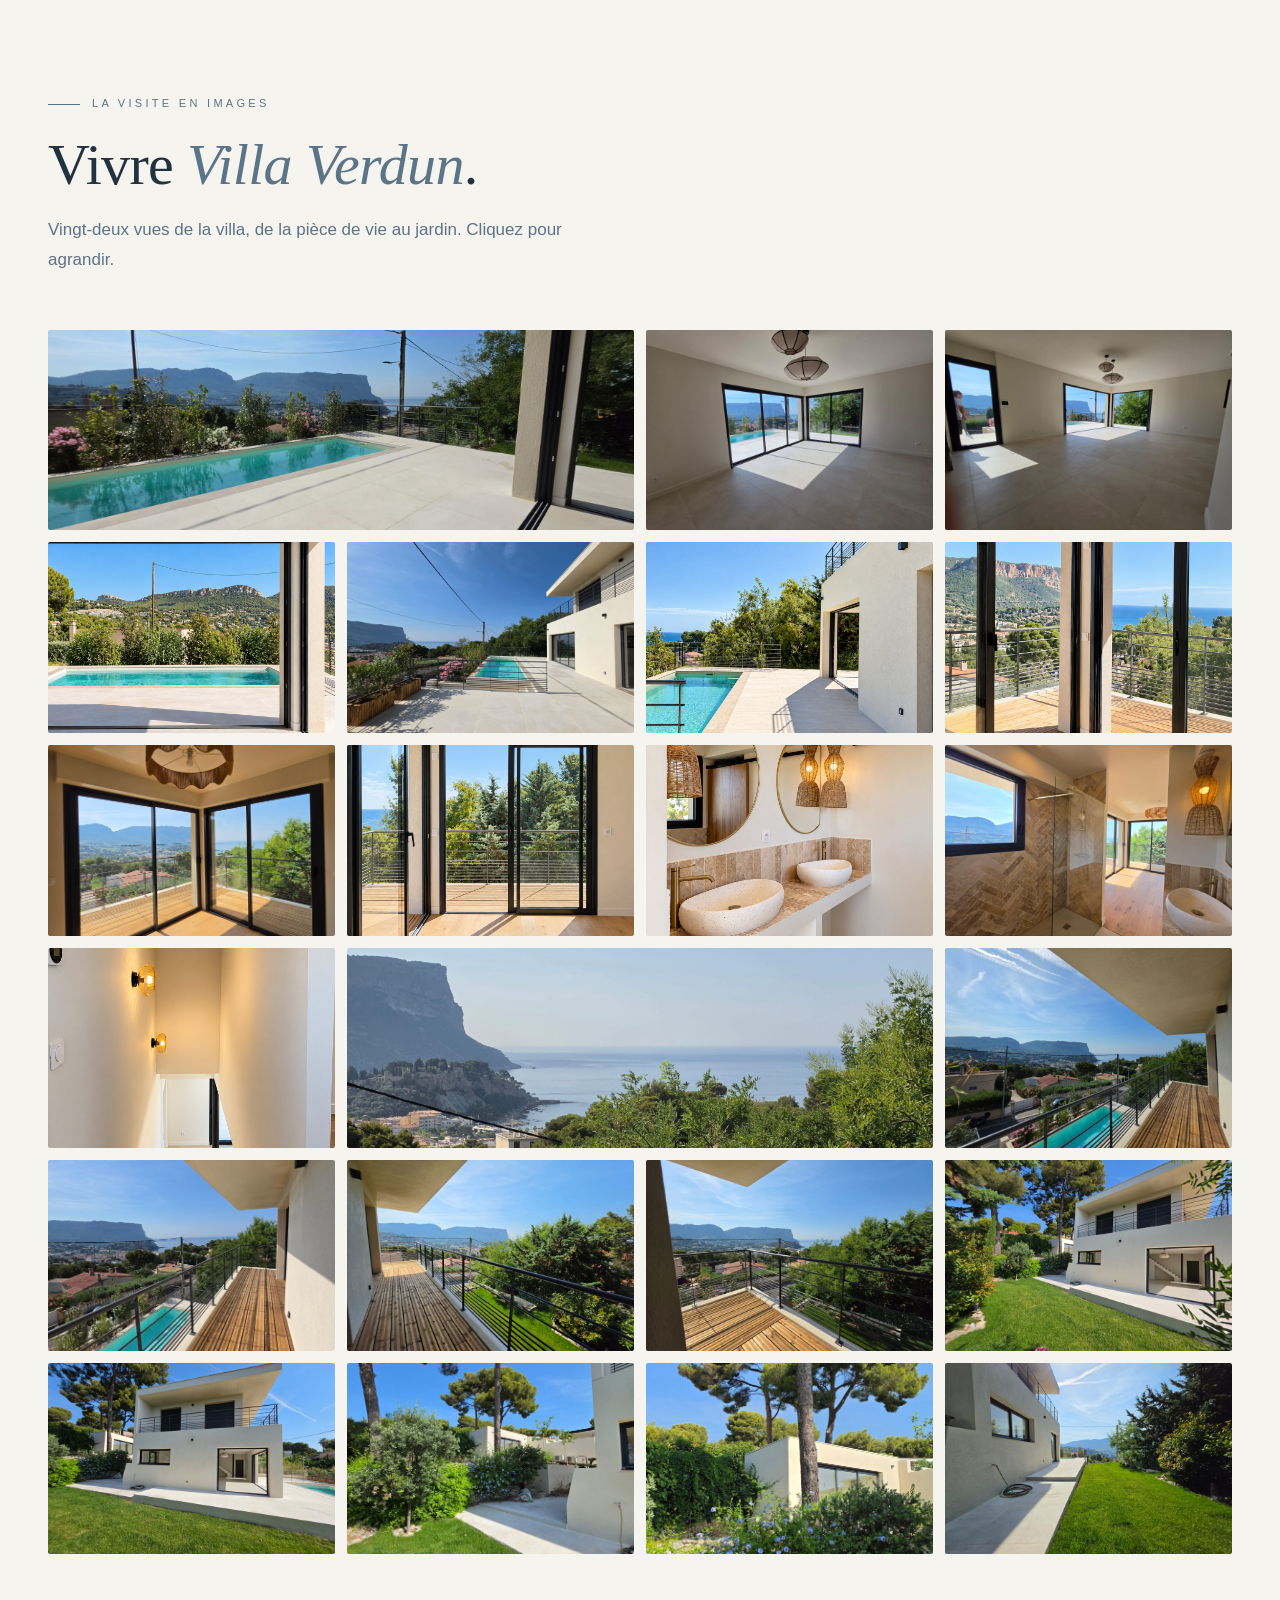
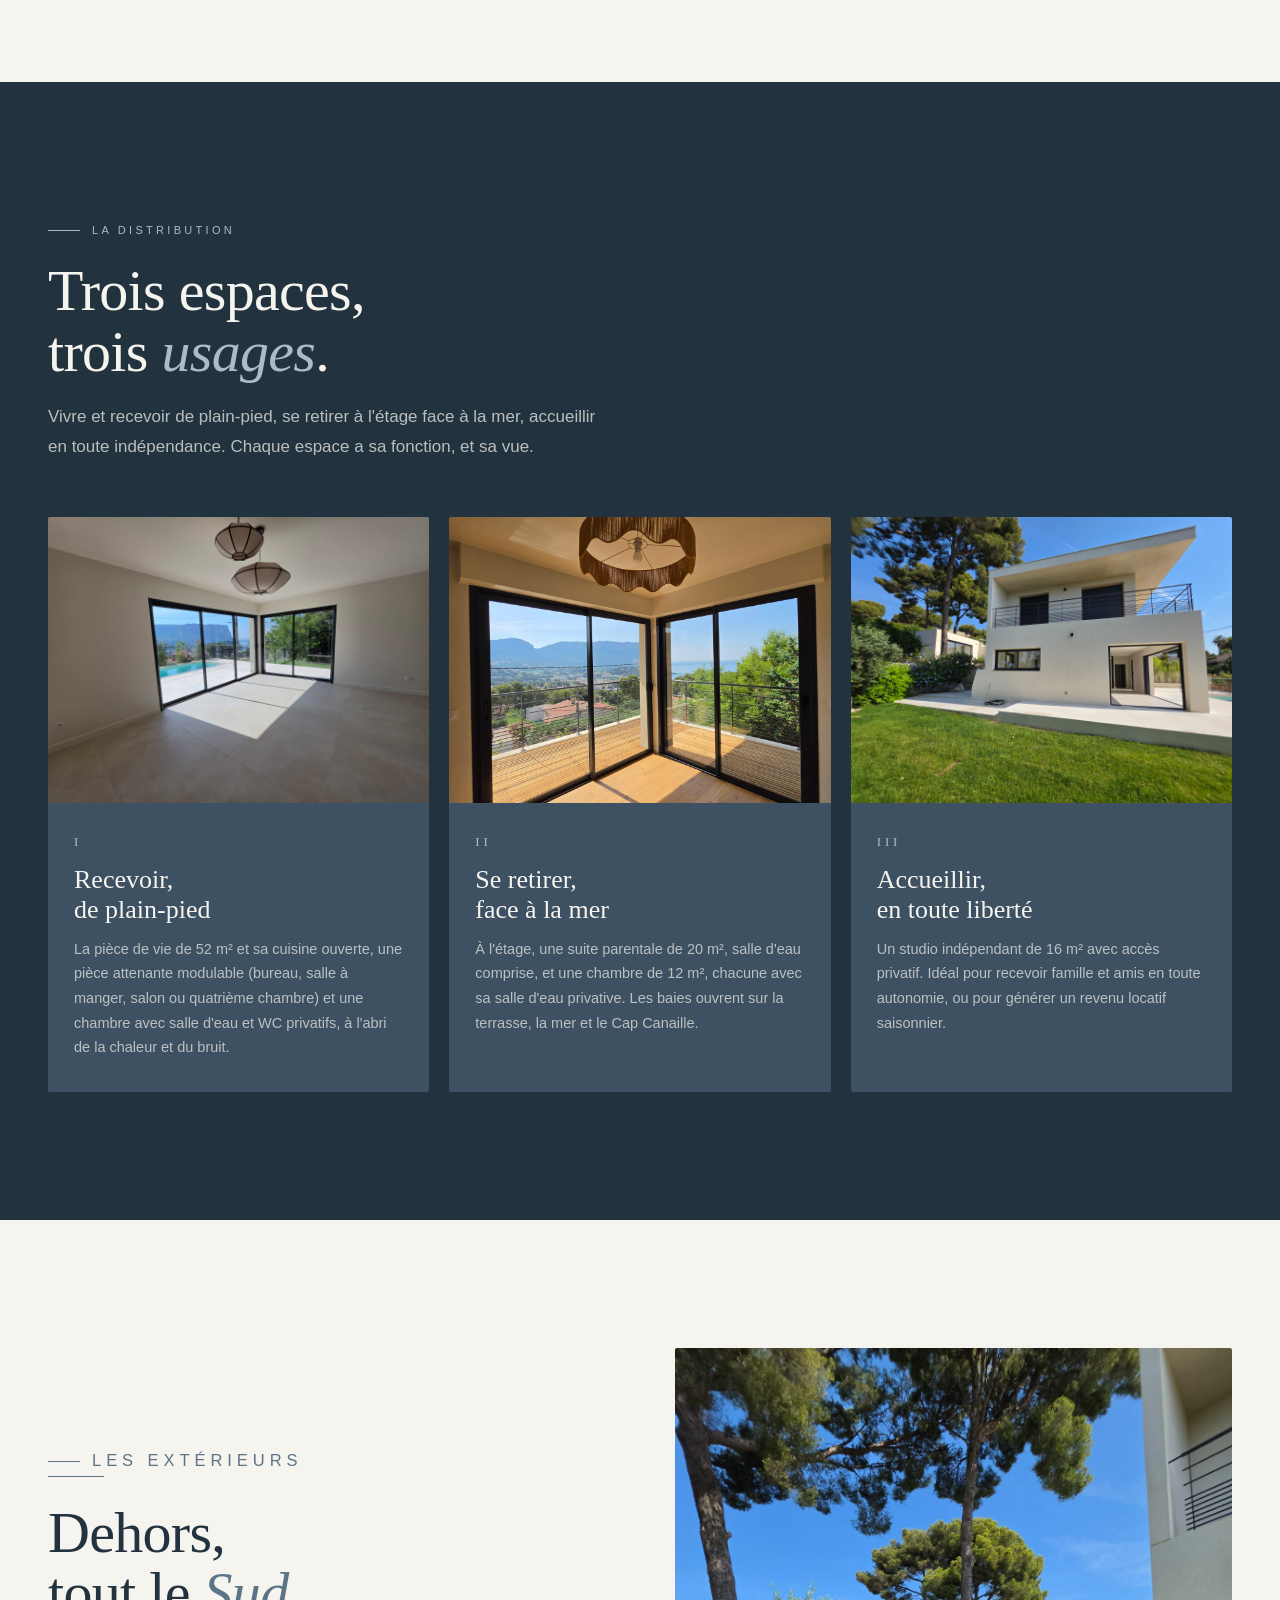
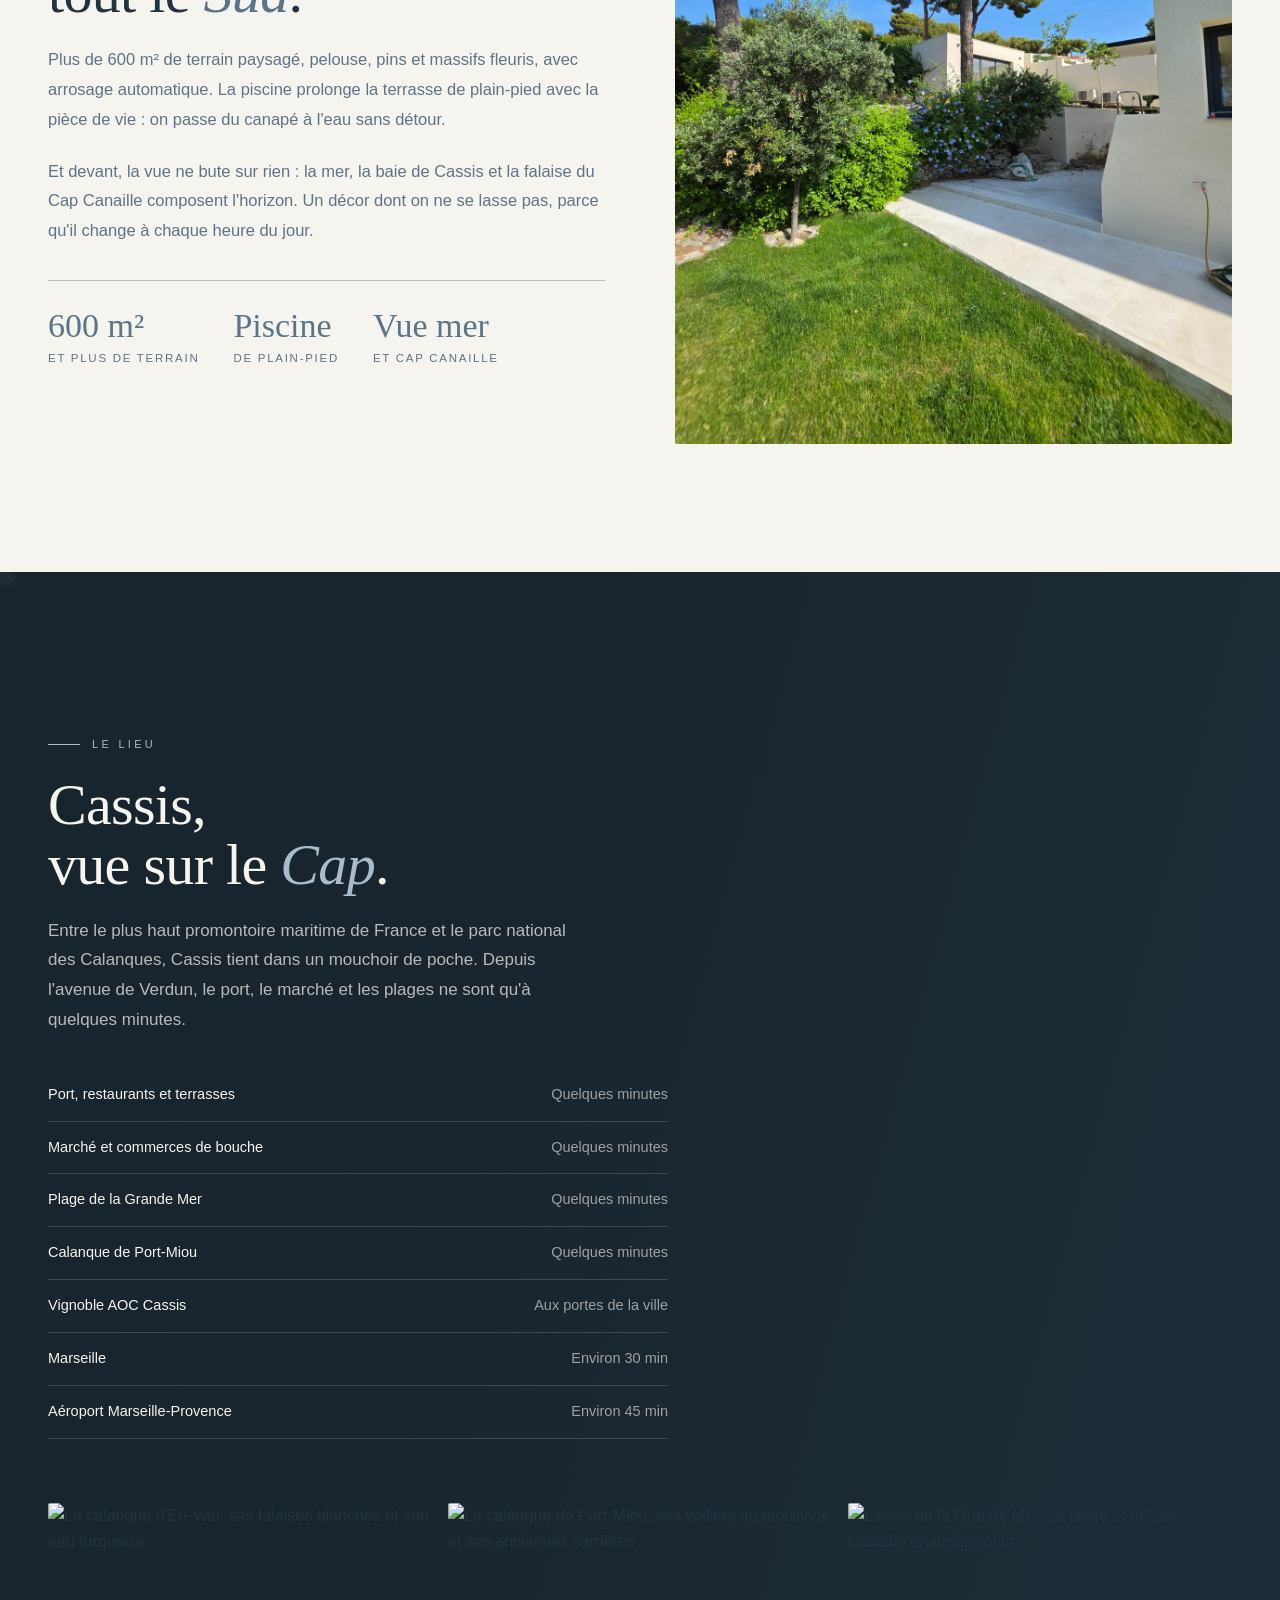
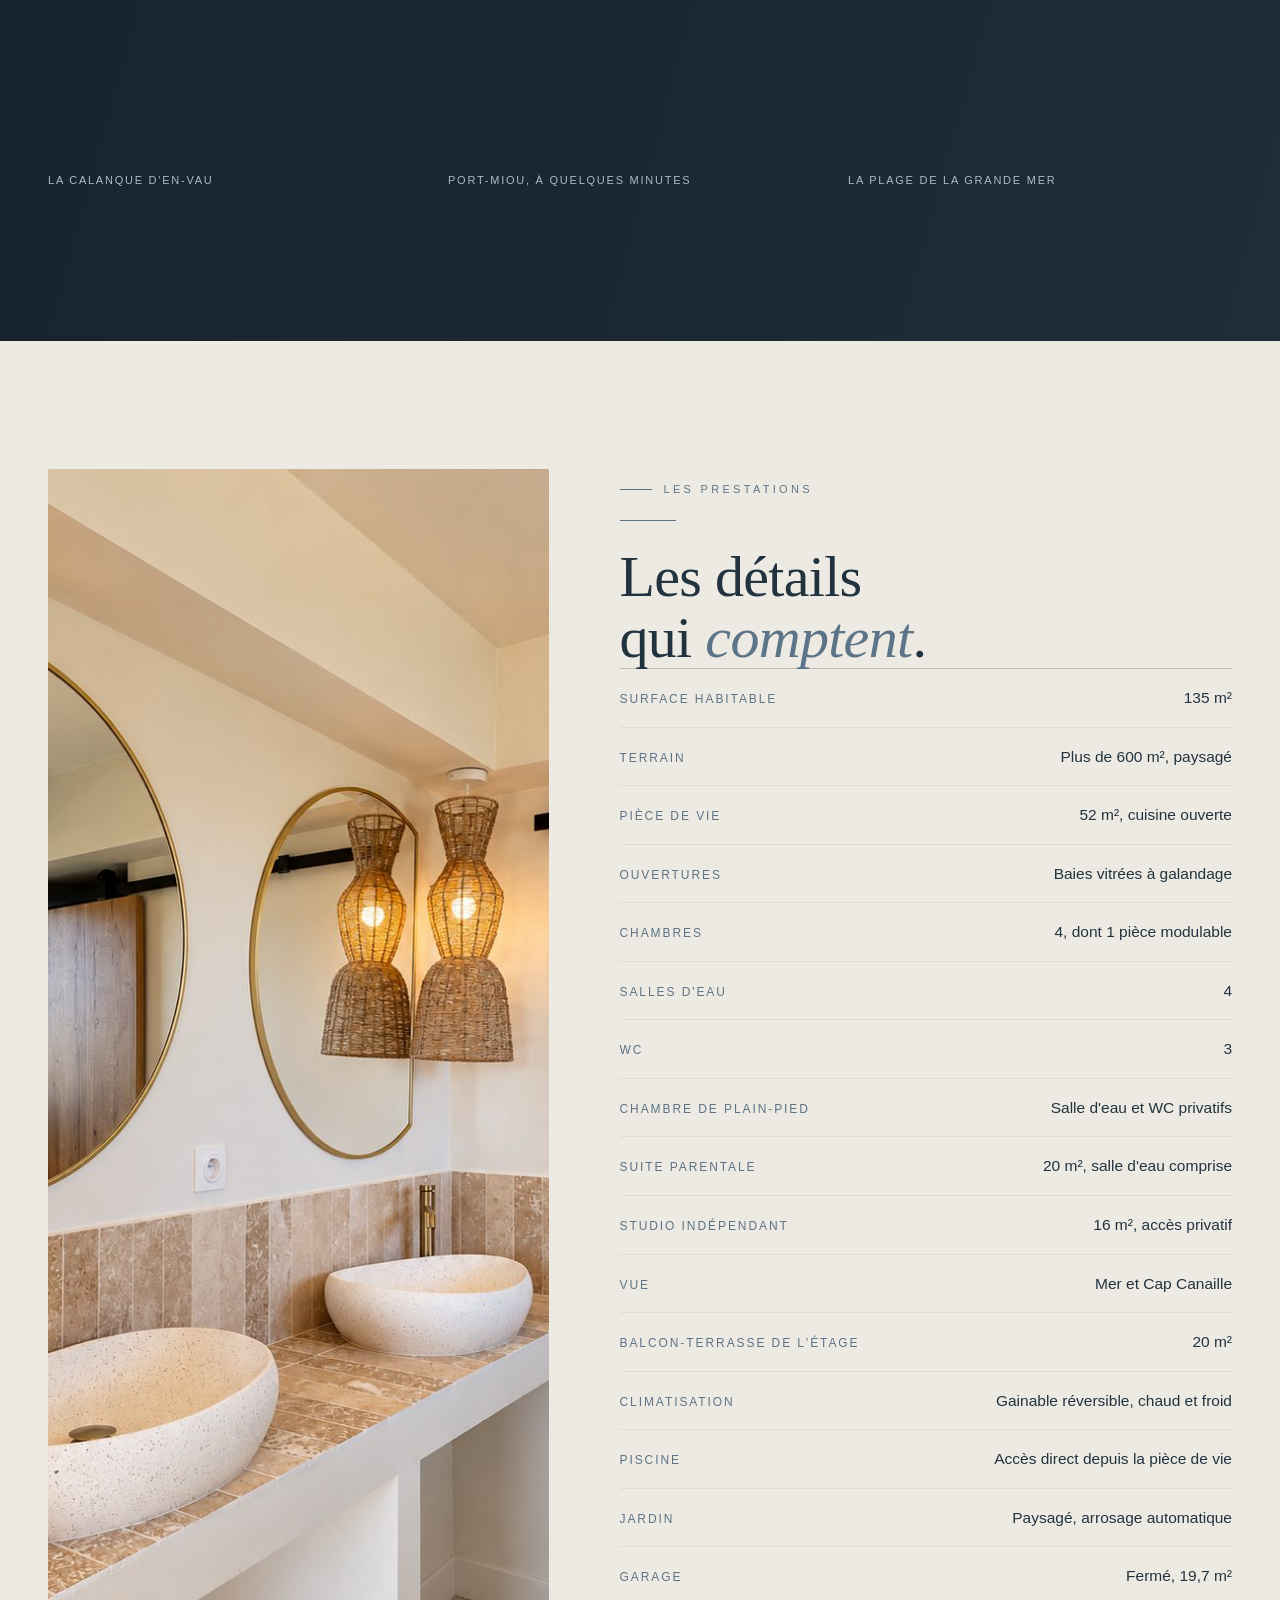
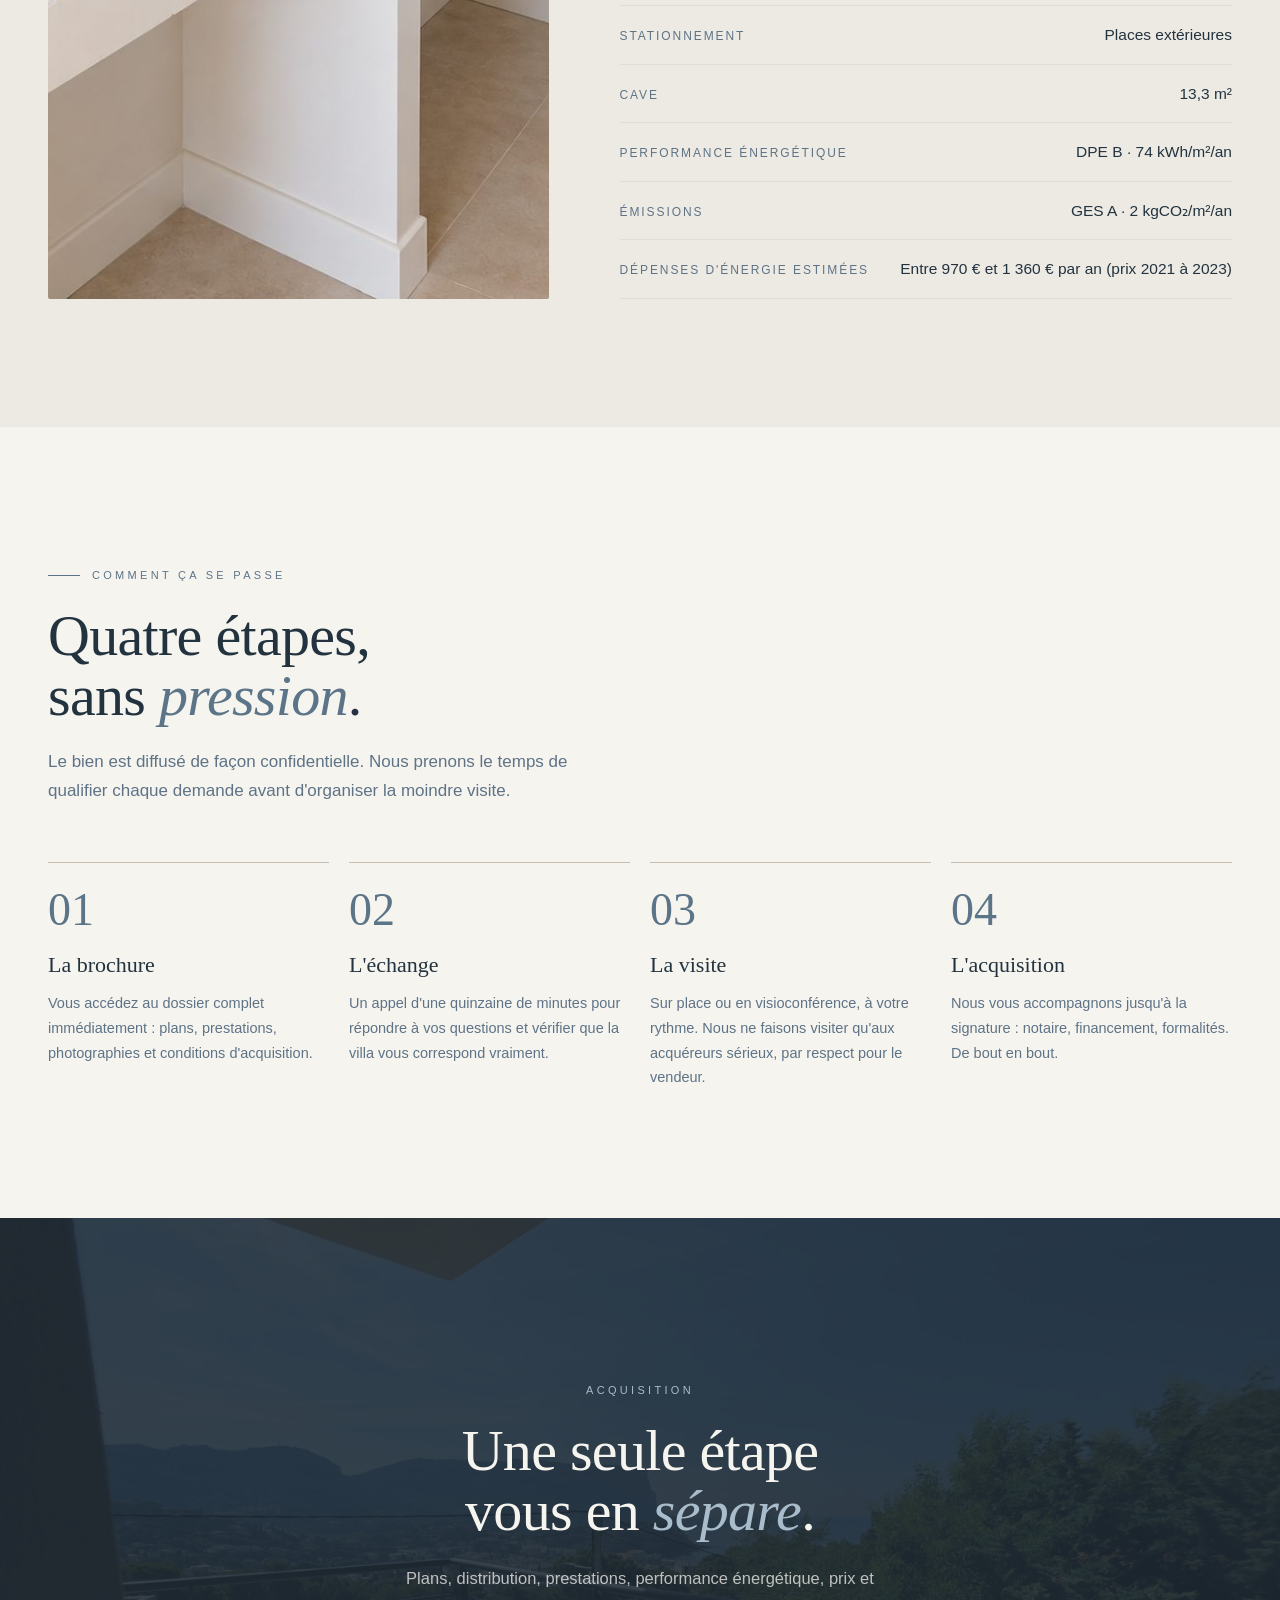
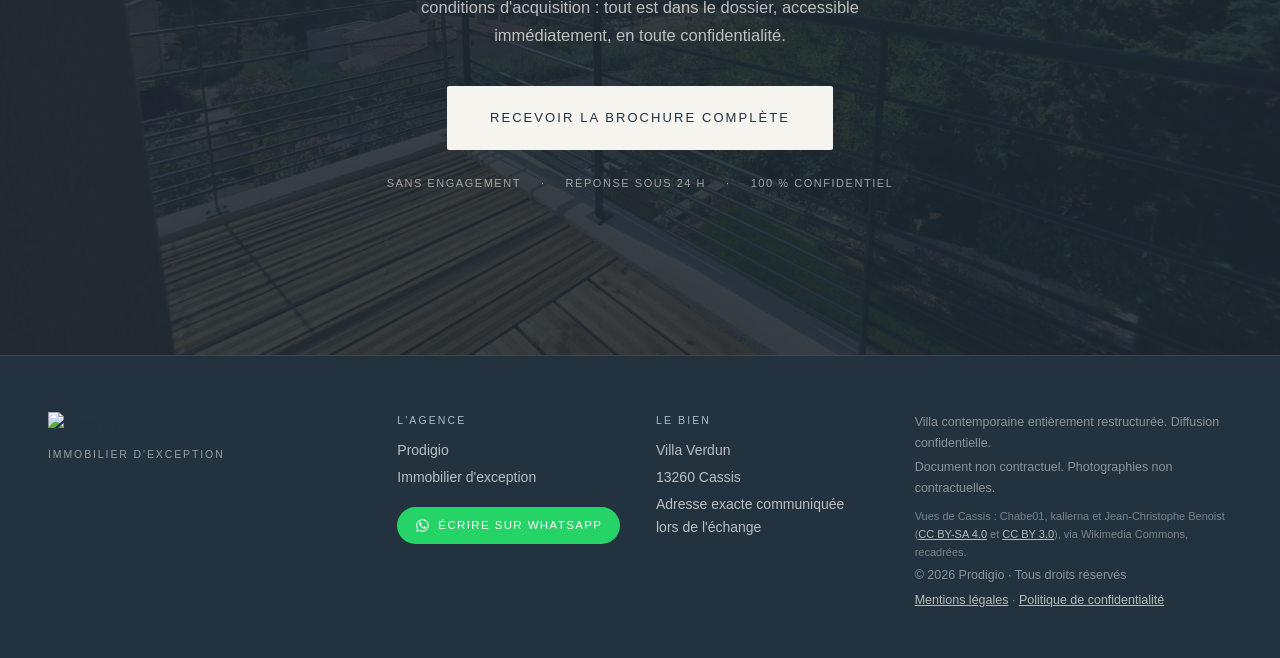
==== commit 3bec0414: "La visite video : lecture automatique, et plein ecran en un contact TROIS DEFAUTS, MESURES SUR LES F" ====
--- a/index.html
+++ b/index.html
@@ -142,6 +142,27 @@
         </li>
       </ul>
 
+      <!-- SUR GRAND ÉCRAN, LA VISITE N'ÉTAIT ATTEIGNABLE PAR AUCUN BOUTON.
+           Le lecteur ci-dessous est réservé aux écrans étroits ; au-dessus de
+           1200 px, c'est la vidéo de couverture qui joue — décorative, muette,
+           sans commande et sans son. On ne pouvait donc pas regarder la visite
+           depuis un ordinateur. Cette pilule ouvre le même lecteur, en grand
+           et avec le son. -->
+      <!-- UN LIEN, ET NON UN BOUTON, VERS LE FICHIER LUI-MÊME.
+           Le script l'intercepte et ouvre la couche. S'il ne s'exécute pas, le
+           lien reste un lien : le navigateur ouvre la vidéo dans son propre
+           lecteur, en grand et avec le son. Un bouton, lui, n'aurait rien
+           fait du tout. -->
+      <a class="hero__visite js-visite" href="assets/video/teaser-verdun-480.mp4">
+        <span class="hero__visite__rond" aria-hidden="true">
+          <svg width="16" height="16" viewBox="0 0 24 24" fill="currentColor" aria-hidden="true">
+            <path d="M8 5.5v13l11-6.5z"/>
+          </svg>
+        </span>
+        Voir la visite en plein écran
+        <span class="hero__visite__duree">1 min 45</span>
+      </a>
+
       <!-- Visite vidéo, dans le flux sous le texte et au-dessus de la carte
            de capture. Réservée aux écrans où la carte passe sous le texte :
            au-dessus, la vidéo de couverture joue déjà en fond.
@@ -149,8 +170,18 @@
            et le plein écran. Le <video> est en pointer-events: none pour que
            le tap n'ouvre pas les contrôles natifs d'iOS par-dessus. -->
       <figure class="hero__shot">
-        <video autoplay muted loop playsinline webkit-playsinline="true"
-               preload="metadata" poster="assets/images/terrasse-etage-piscine.jpg"
+        <!-- NI `autoplay` NI `preload` ICI, ET C'EST VOLONTAIRE.
+             Avec eux, le navigateur téléchargeait et décodait ce teaser même
+             au-dessus de 1200 px, où la vignette est en display:none et où
+             c'est la vidéo de couverture qui joue : 3,7 Mo et un second
+             décodage à 30 images par seconde, pour une image que personne ne
+             voyait. Mesuré : 10,2 Mo de vidéo sur un écran de bureau au lieu
+             de 6,5. C'est le script qui lance la lecture, et seulement là où
+             la vignette est visible. L'affiche reste, et la surface entière
+             ouvre la visite : sans JavaScript, on perd la lecture
+             automatique, jamais l'accès à la vidéo. -->
+        <video muted loop playsinline webkit-playsinline="true"
+               preload="none" poster="assets/images/terrasse-etage-piscine.jpg"
                aria-label="Visite vidéo de la Villa Verdun">
           <source src="assets/video/teaser-verdun-480.webm" type="video/webm" />
           <source src="assets/video/teaser-verdun-480.mp4" type="video/mp4" />
@@ -167,12 +198,28 @@
               <path d="M15.54 8.46a5 5 0 0 1 0 7.07M19.07 4.93a10 10 0 0 1 0 14.14"/>
             </svg>
           </button>
-          <button class="hero__shot-btn js-plein-ecran" type="button" aria-label="Plein écran">
-            <svg width="18" height="18" viewBox="0 0 24 24" fill="none" stroke="currentColor" stroke-width="1.6" aria-hidden="true">
-              <path d="M3 9V3h6M21 9V3h-6M3 15v6h6M21 15v6h-6"/>
+        </div>
+
+        <!-- TOUTE LA SURFACE OUVRE LE PLEIN ÉCRAN.
+             Avant, il fallait viser une icône de 18 px dans le coin d'une
+             vignette de 350 px : personne ne la trouvait. Le geste naturel —
+             toucher la vidéo — ne faisait rien, parce que le <video> est en
+             pointer-events: none pour que les contrôles d'iOS ne s'ouvrent pas
+             par-dessus les nôtres. C'est ce bouton qui reçoit le tap, et il
+             couvre tout. Il dit aussi ce qu'il fait : le plein écran ET le son,
+             les deux choses qu'on vient chercher. -->
+        <a class="hero__shot-ouvrir js-visite" href="assets/video/teaser-verdun-480.mp4"
+           aria-label="Voir la visite en plein écran, avec le son">
+          <span class="hero__shot-ouvrir__rond" aria-hidden="true">
+            <svg width="22" height="22" viewBox="0 0 24 24" fill="currentColor" aria-hidden="true">
+              <path d="M8 5.5v13l11-6.5z"/>
             </svg>
-          </button>
-        </div>
+          </span>
+          <span class="hero__shot-ouvrir__texte">
+            Voir en plein écran
+            <span class="hero__shot-ouvrir__fin">avec le son</span>
+          </span>
+        </a>
       </figure>
     </div>
 
@@ -914,6 +961,23 @@
     } catch (e) {}
   })();
 </script>
+<!-- Couche « grand écran » de la visite.
+     Elle ne contient aucun <video> : on y DÉPLACE celui du flux, qui est déjà
+     en mémoire tampon. Un second élément aurait téléchargé le teaser une
+     deuxième fois, et une vidéo qui recommence à zéro n'est pas « direct en
+     grand écran ».
+     Elle sert aussi de repli : si le navigateur refuse le plein écran — c'est
+     le cas dans certains navigateurs intégrés, Facebook et Instagram — la
+     couche occupe quand même tout l'écran. On n'est jamais bloqué. -->
+<div class="visite" id="visite" hidden aria-label="Visite vidéo de la Villa Verdun" role="dialog" aria-modal="true">
+  <div class="visite__scene" id="visiteScene"></div>
+  <button class="visite__fermer" id="visiteFermer" type="button" aria-label="Fermer la visite">
+    <svg width="22" height="22" viewBox="0 0 24 24" fill="none" stroke="currentColor" stroke-width="1.8" aria-hidden="true">
+      <path d="M18 6L6 18M6 6l12 12"/>
+    </svg>
+  </button>
+</div>
+
 <script src="main.js" defer></script>
 </body>
 </html>
--- a/styles.css
+++ b/styles.css
@@ -541,6 +541,130 @@
 .hero__shot-btn.is-audible .i-muet { display: none; }
 .hero__shot-btn.is-audible .i-son { display: block; }
 @media (max-width: 1200px) { .hero__shot { display: block; } }
+
+/* --- La surface entière ouvre le plein écran ------------------------------
+   Le <video> ne reçoit aucun pointeur (contrôles d'iOS) : c'est ce bouton,
+   étendu sur toute la vignette, qui reçoit le tap. Il reste discret — un
+   dégradé du bas et un libellé — pour ne pas masquer l'image, et il s'assombrit
+   au contact. */
+.hero__shot-ouvrir {
+  position: absolute; inset: 0; z-index: 1;
+  display: flex; align-items: flex-end; gap: 12px;
+  padding: 1.1rem 1.15rem;
+  border: 0; border-radius: var(--radius); cursor: pointer;
+  background: linear-gradient(to top, rgba(20,31,39,.80) 0%, rgba(20,31,39,.34) 38%, rgba(20,31,39,0) 72%);
+  color: #fff; text-align: left; font: inherit; text-decoration: none;
+  -webkit-tap-highlight-color: transparent;
+  transition: background var(--t);
+}
+.hero__shot-ouvrir:hover, .hero__shot-ouvrir:active {
+  background: linear-gradient(to top, rgba(20,31,39,.88) 0%, rgba(20,31,39,.48) 46%, rgba(20,31,39,.12) 86%);
+}
+.hero__shot-ouvrir:focus-visible { outline: 2px solid var(--accent-light); outline-offset: 3px; }
+.hero__shot-ouvrir__rond {
+  flex: 0 0 auto;
+  width: 46px; height: 46px; border-radius: 50%;
+  display: inline-flex; align-items: center; justify-content: center;
+  background: rgba(255,255,255,.17); backdrop-filter: blur(8px);
+  border: 1px solid rgba(255,255,255,.34); color: #fff;
+  transition: transform var(--t), background var(--t);
+}
+.hero__shot-ouvrir:hover .hero__shot-ouvrir__rond,
+.hero__shot-ouvrir:active .hero__shot-ouvrir__rond {
+  transform: scale(1.07); background: rgba(255,255,255,.28);
+}
+.hero__shot-ouvrir__texte {
+  display: flex; flex-direction: column; line-height: 1.25;
+  font-size: 14.5px; font-weight: 600; letter-spacing: .01em;
+  text-shadow: 0 1px 10px rgba(20,31,39,.55);
+}
+.hero__shot-ouvrir__fin {
+  font-size: 11px; font-weight: 500; letter-spacing: .13em;
+  text-transform: uppercase; opacity: .82; margin-top: 3px;
+}
+/* Le bouton du son reste au-dessus de la surface cliquable : on peut mettre le
+   son sans quitter la page. */
+.hero__shot-cmd { z-index: 3; }
+
+/* La lecture automatique a été REFUSÉE (mode économie d'énergie, navigateur
+   intégré de Facebook ou d'Instagram). Sans ce repère, il ne restait qu'une
+   affiche immobile et rien ne disait quoi faire. */
+.hero__shot.is-arretee .hero__shot-ouvrir {
+  background: linear-gradient(to top, rgba(20,31,39,.84) 0%, rgba(20,31,39,.52) 50%, rgba(20,31,39,.30) 100%);
+  align-items: center; justify-content: center; flex-direction: column; gap: 14px;
+  text-align: center;
+}
+.hero__shot.is-arretee .hero__shot-ouvrir__rond { width: 64px; height: 64px; }
+.hero__shot.is-arretee .hero__shot-ouvrir__texte { align-items: center; }
+
+/* --- Pilule « Voir la visite », sur grand écran --------------------------- */
+.hero__visite {
+  display: none;
+  align-items: center; gap: 11px;
+  margin: 1.6rem 0 0; padding: 11px 20px 11px 13px;
+  border-radius: 100px; cursor: pointer;
+  background: rgba(255,255,255,.10); backdrop-filter: blur(10px);
+  border: 1px solid rgba(255,255,255,.26);
+  color: #fff; font: inherit; font-size: 14.5px; font-weight: 600;
+  text-decoration: none;
+  transition: background var(--t), border-color var(--t), transform var(--t);
+}
+.hero__visite:hover {
+  background: rgba(255,255,255,.17); border-color: var(--accent-light);
+  transform: translateY(-1px);
+}
+.hero__visite:focus-visible { outline: 2px solid var(--accent-light); outline-offset: 3px; }
+.hero__visite__rond {
+  width: 30px; height: 30px; border-radius: 50%;
+  display: inline-flex; align-items: center; justify-content: center;
+  background: var(--accent); color: #fff; flex: 0 0 auto;
+}
+.hero__visite__duree {
+  font-size: 10.5px; font-weight: 500; letter-spacing: .16em;
+  text-transform: uppercase; opacity: .72;
+  padding-left: 11px; margin-left: 2px;
+  border-left: 1px solid rgba(255,255,255,.26);
+}
+/* Elle ne sert qu'au-dessus de 1200 px : en dessous, la vignette elle-même est
+   le bouton, et deux portes pour la même pièce se contredisent. */
+@media (min-width: 1201px) { .hero__visite { display: inline-flex; } }
+
+/* --- Couche « grand écran » de la visite ---------------------------------- */
+.visite {
+  position: fixed; inset: 0; z-index: 400;
+  display: flex; align-items: center; justify-content: center;
+  background: #0b1216;
+}
+.visite[hidden] { display: none; }
+.visite__scene { width: 100%; height: 100%; display: flex; align-items: center; justify-content: center; }
+/* La vidéo déplacée ici reprend des dimensions de LECTEUR, et non celles de la
+   vignette : elle doit tenir l'écran entier sans se faire rogner. Le
+   `!important` surcharge la règle de la vignette, qui impose un 3/2 recadré. */
+.visite__scene video {
+  width: 100% !important; height: 100% !important;
+  max-width: 100vw; max-height: 100vh;
+  aspect-ratio: auto !important;
+  object-fit: contain !important;
+  border-radius: 0 !important; box-shadow: none !important;
+  background: #0b1216;
+  pointer-events: auto !important;   /* ici, les contrôles natifs servent */
+}
+.visite__fermer {
+  position: absolute; top: max(14px, env(safe-area-inset-top)); right: 14px;
+  width: 46px; height: 46px; padding: 0; border-radius: 50%; cursor: pointer;
+  display: inline-flex; align-items: center; justify-content: center;
+  background: rgba(11,18,22,.62); backdrop-filter: blur(8px);
+  border: 1px solid rgba(255,255,255,.22); color: #fff;
+  transition: background var(--t), border-color var(--t);
+}
+.visite__fermer:hover { background: rgba(11,18,22,.92); border-color: var(--accent-light); }
+/* ELLE RESTE VISIBLE, MÊME EN VRAI PLEIN ÉCRAN. On l'avait d'abord masquée,
+   en supposant que le navigateur dessinait sa propre sortie : c'est faux sur
+   Chrome pour Android, qui n'affiche rien et attend le geste « retour ».
+   Masquer la nôtre enfermait le visiteur dans la vidéo. */
+.visite:fullscreen .visite__fermer,
+.visite:-webkit-full-screen .visite__fermer { z-index: 2; }
+body.visite-ouverte { overflow: hidden; }
 
 /* --- carte de capture --- */
 .hero__form-wrap { position: relative; }
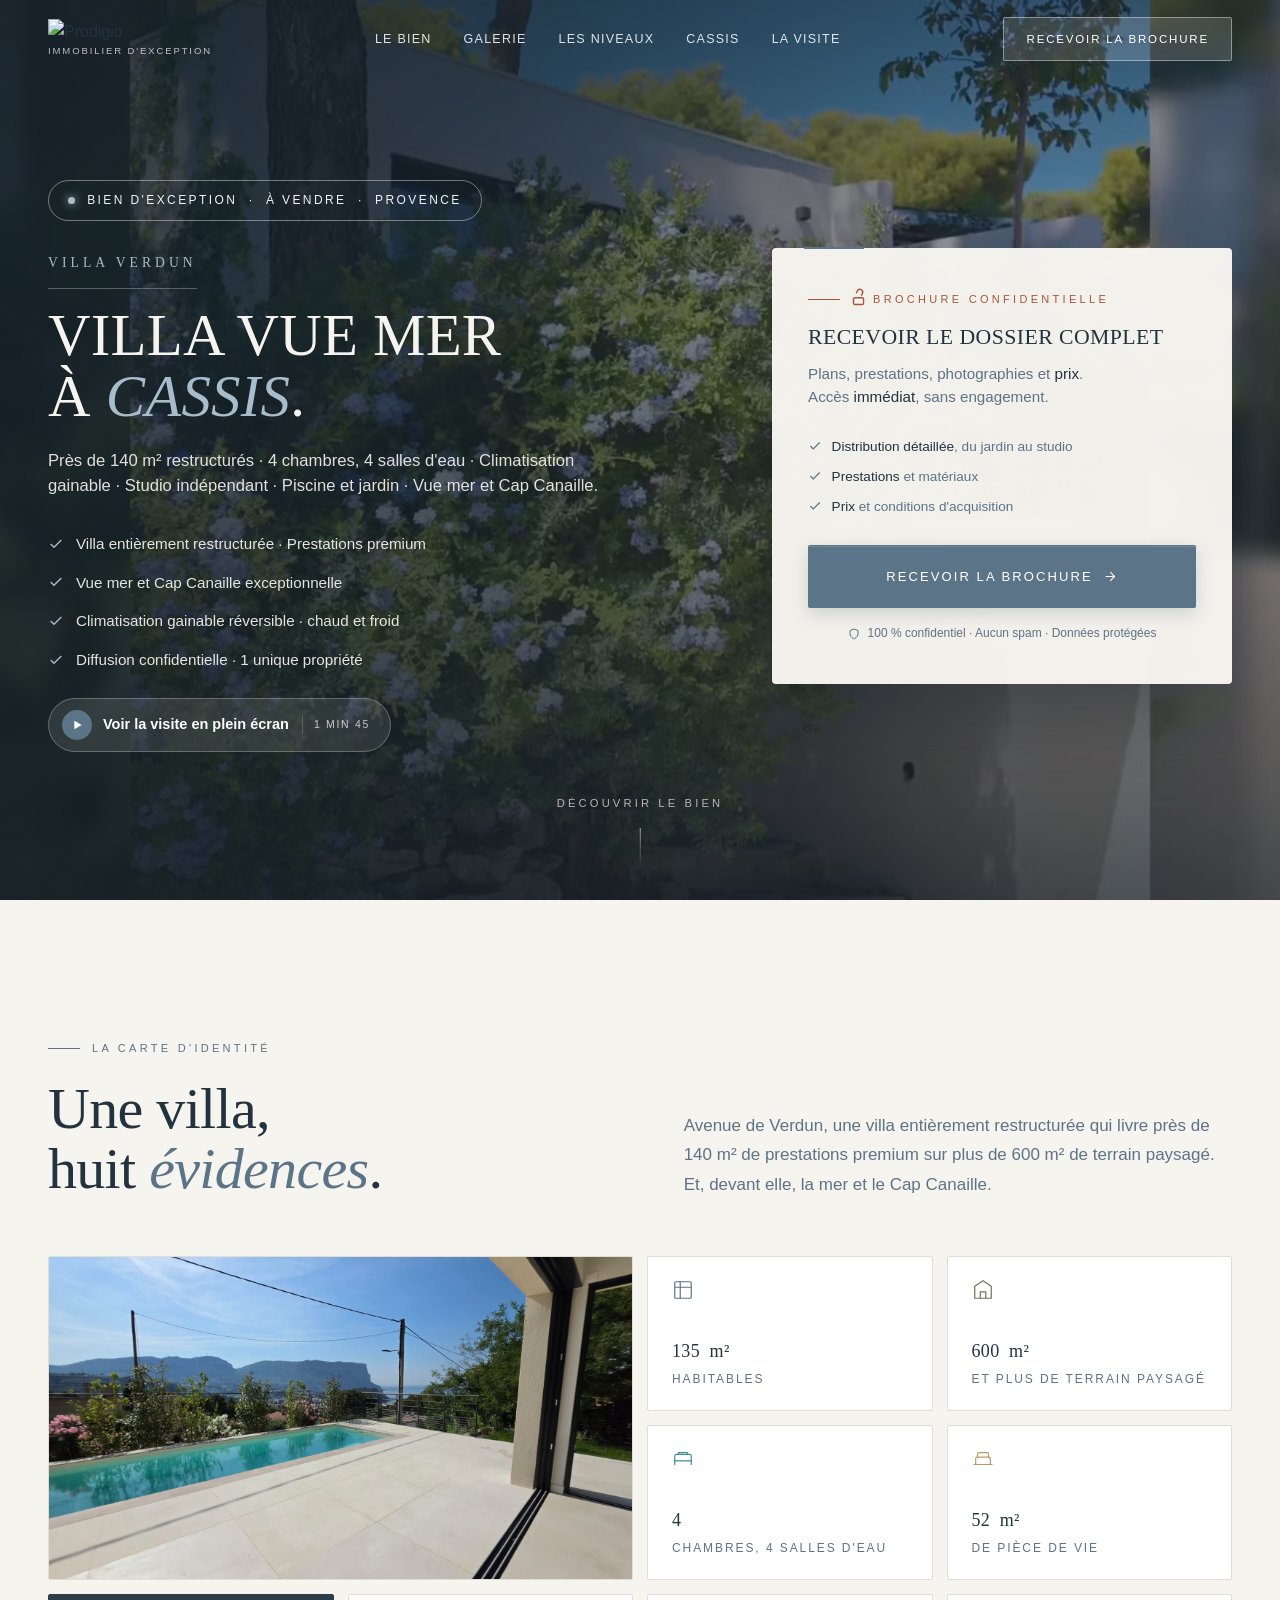
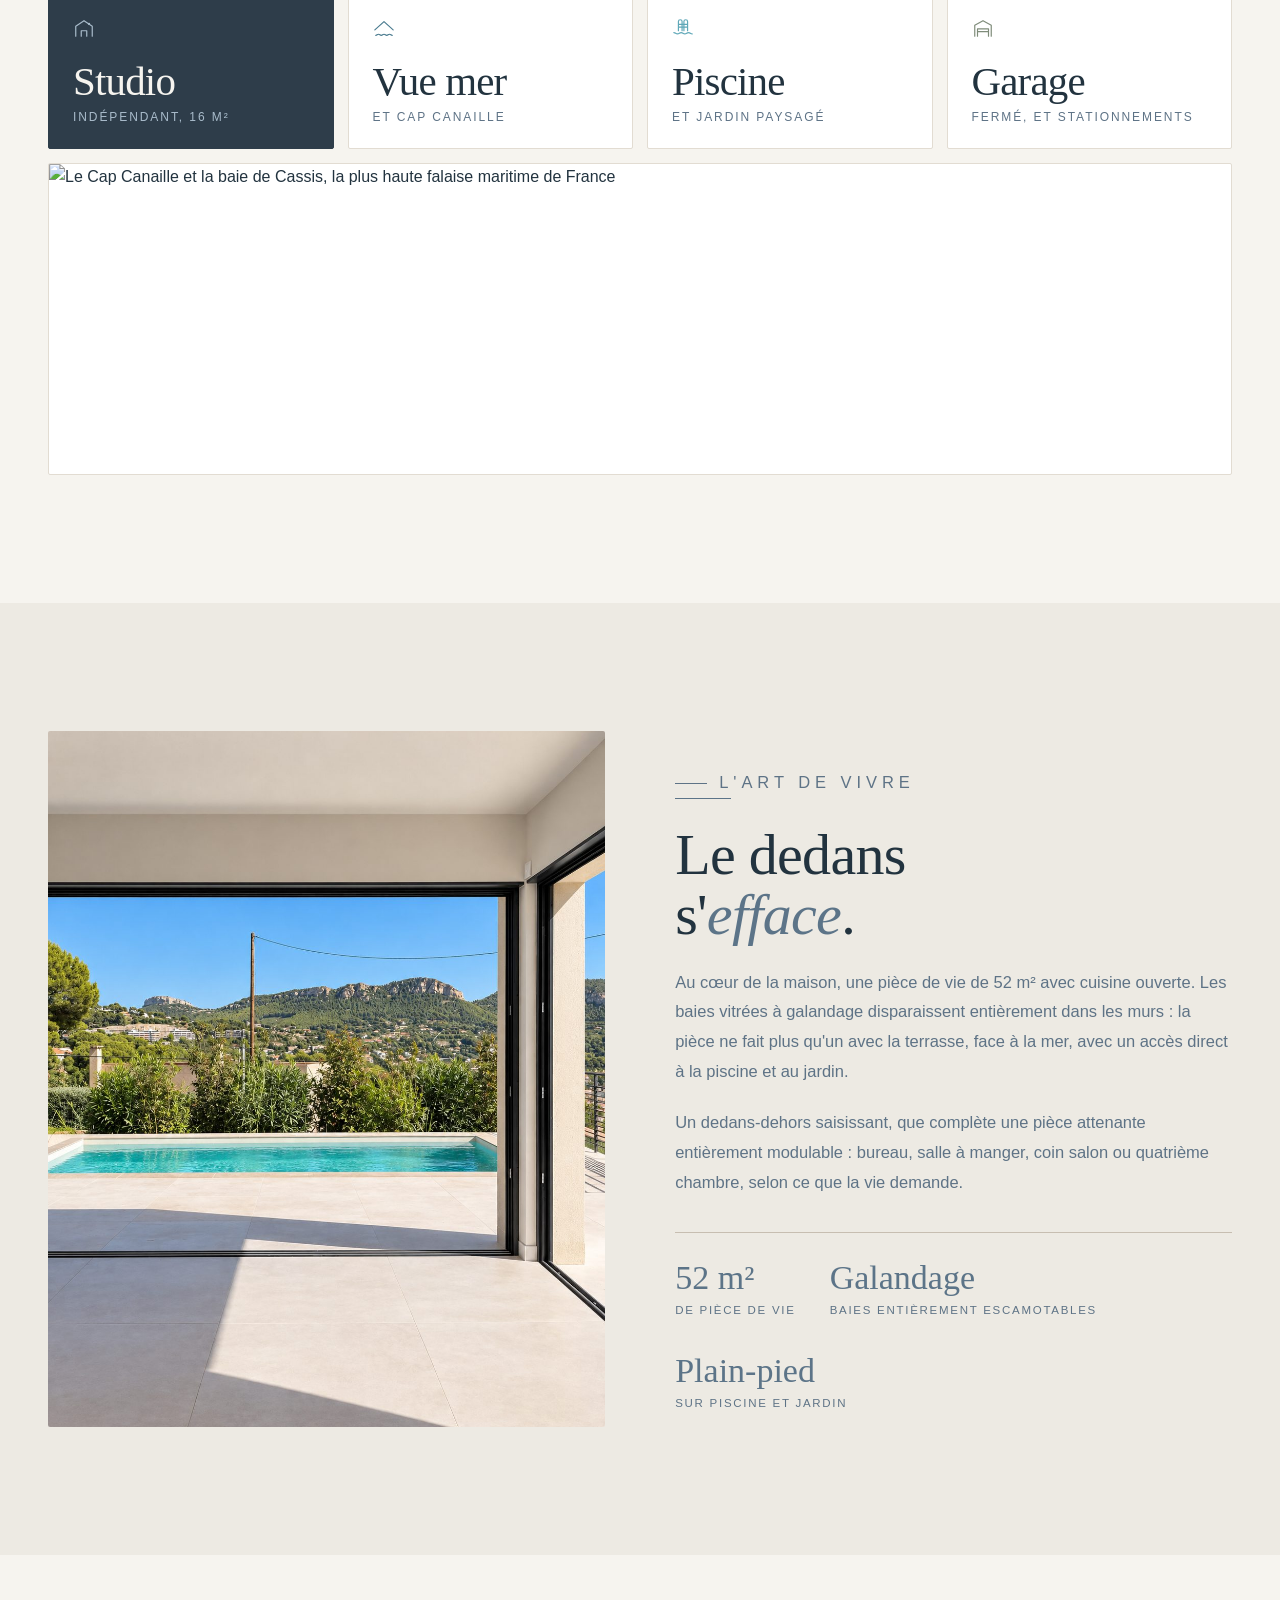
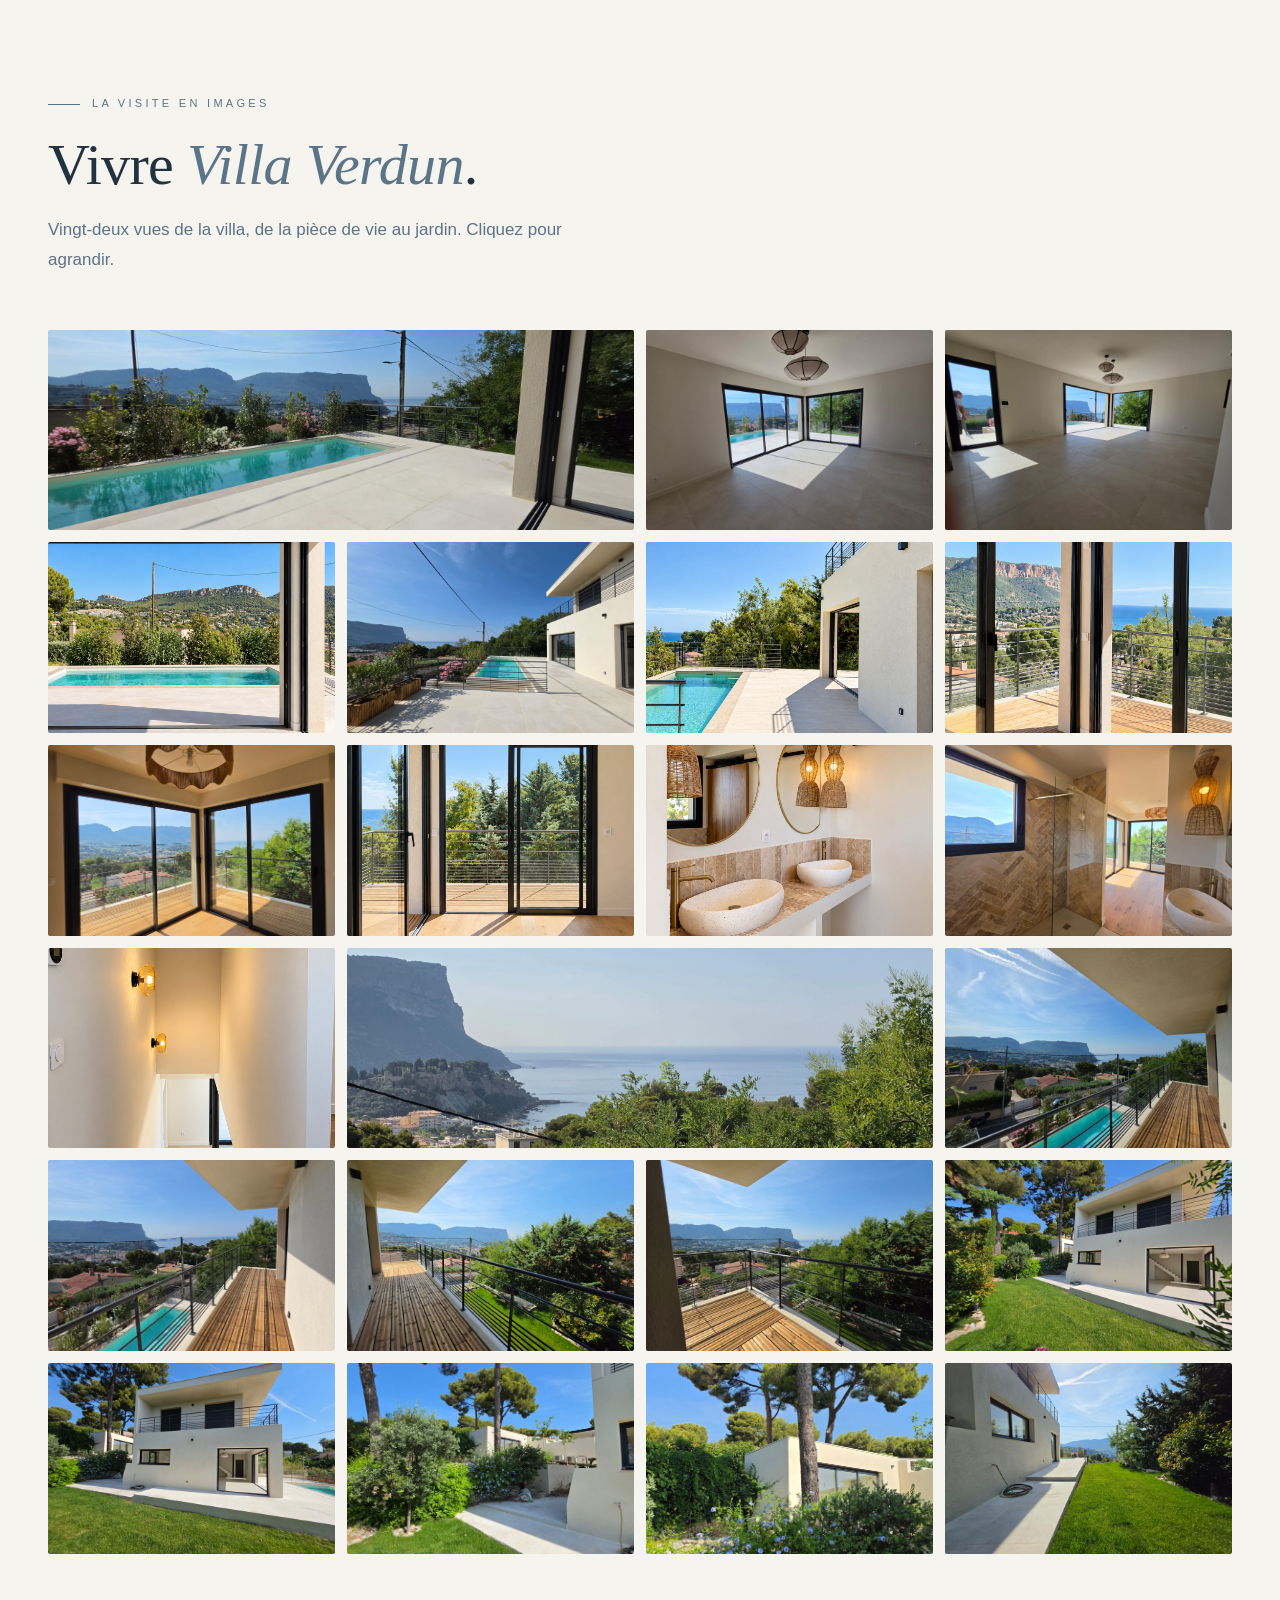
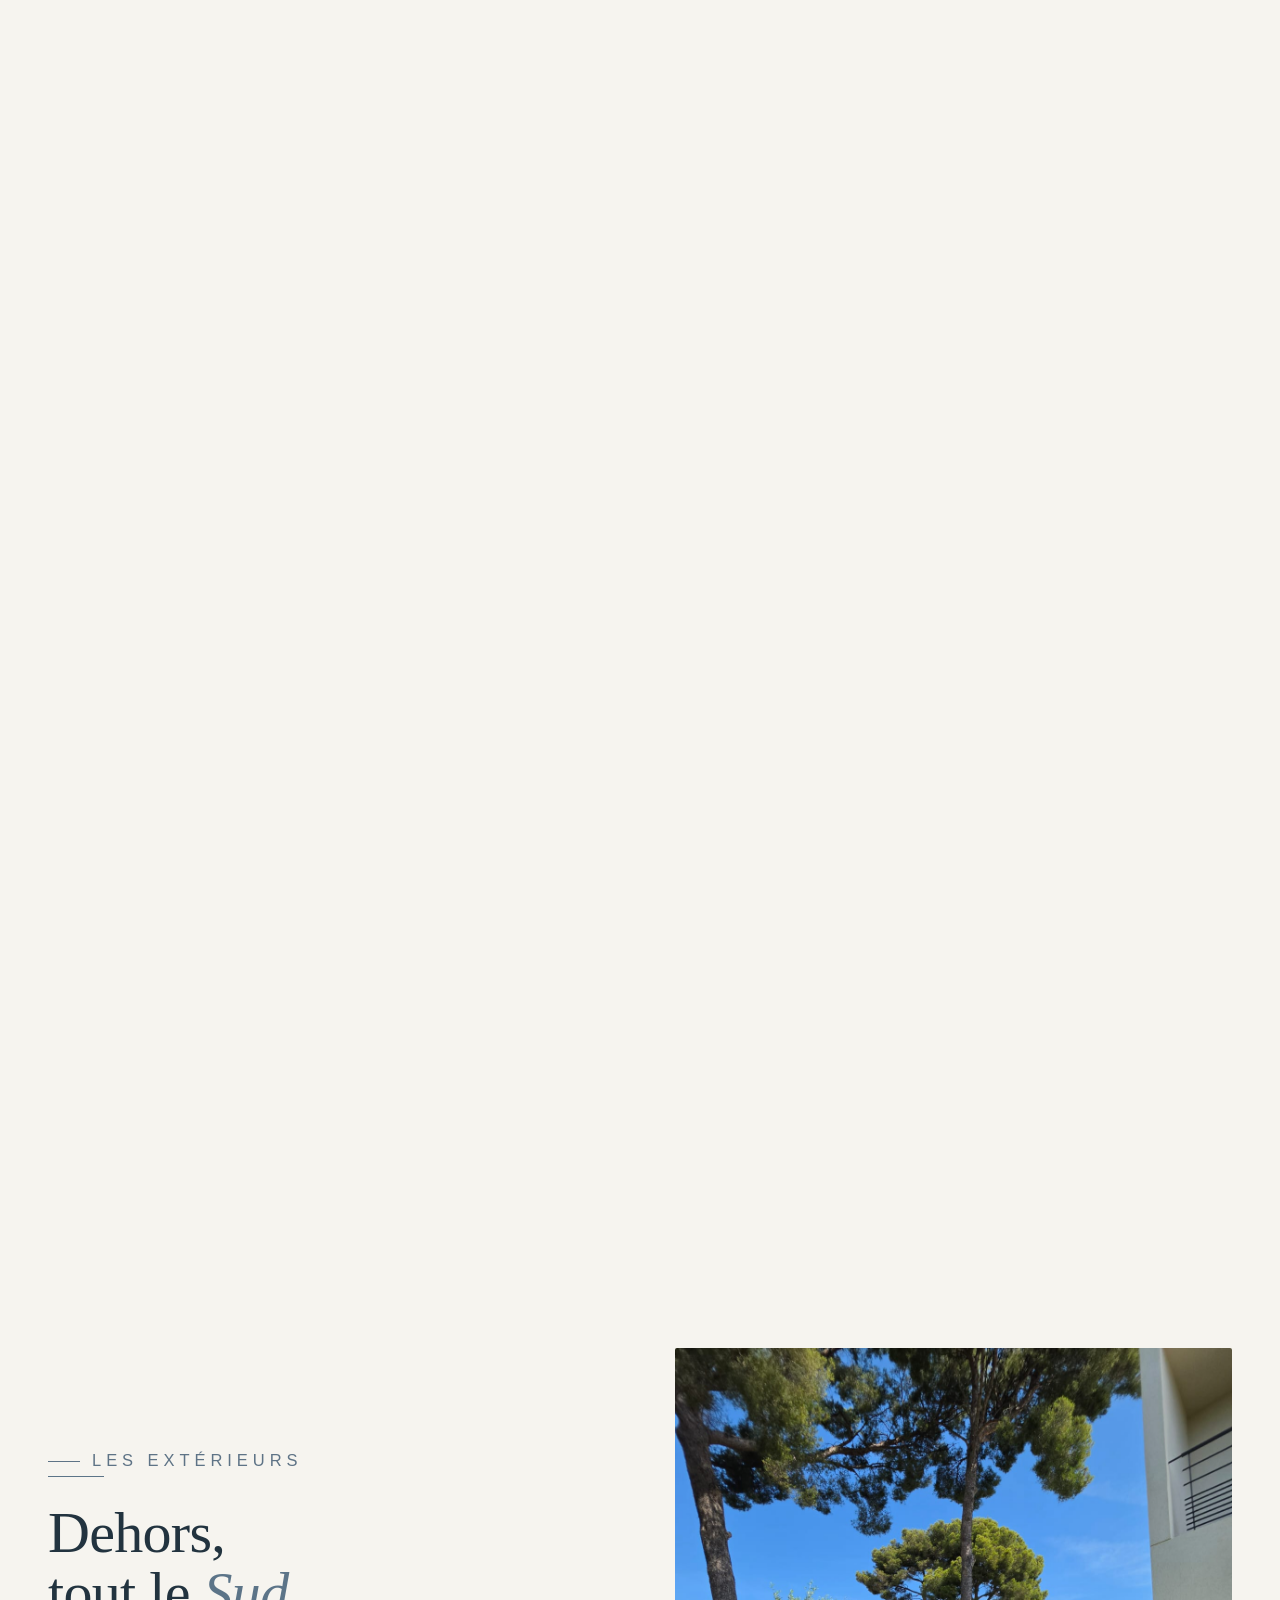
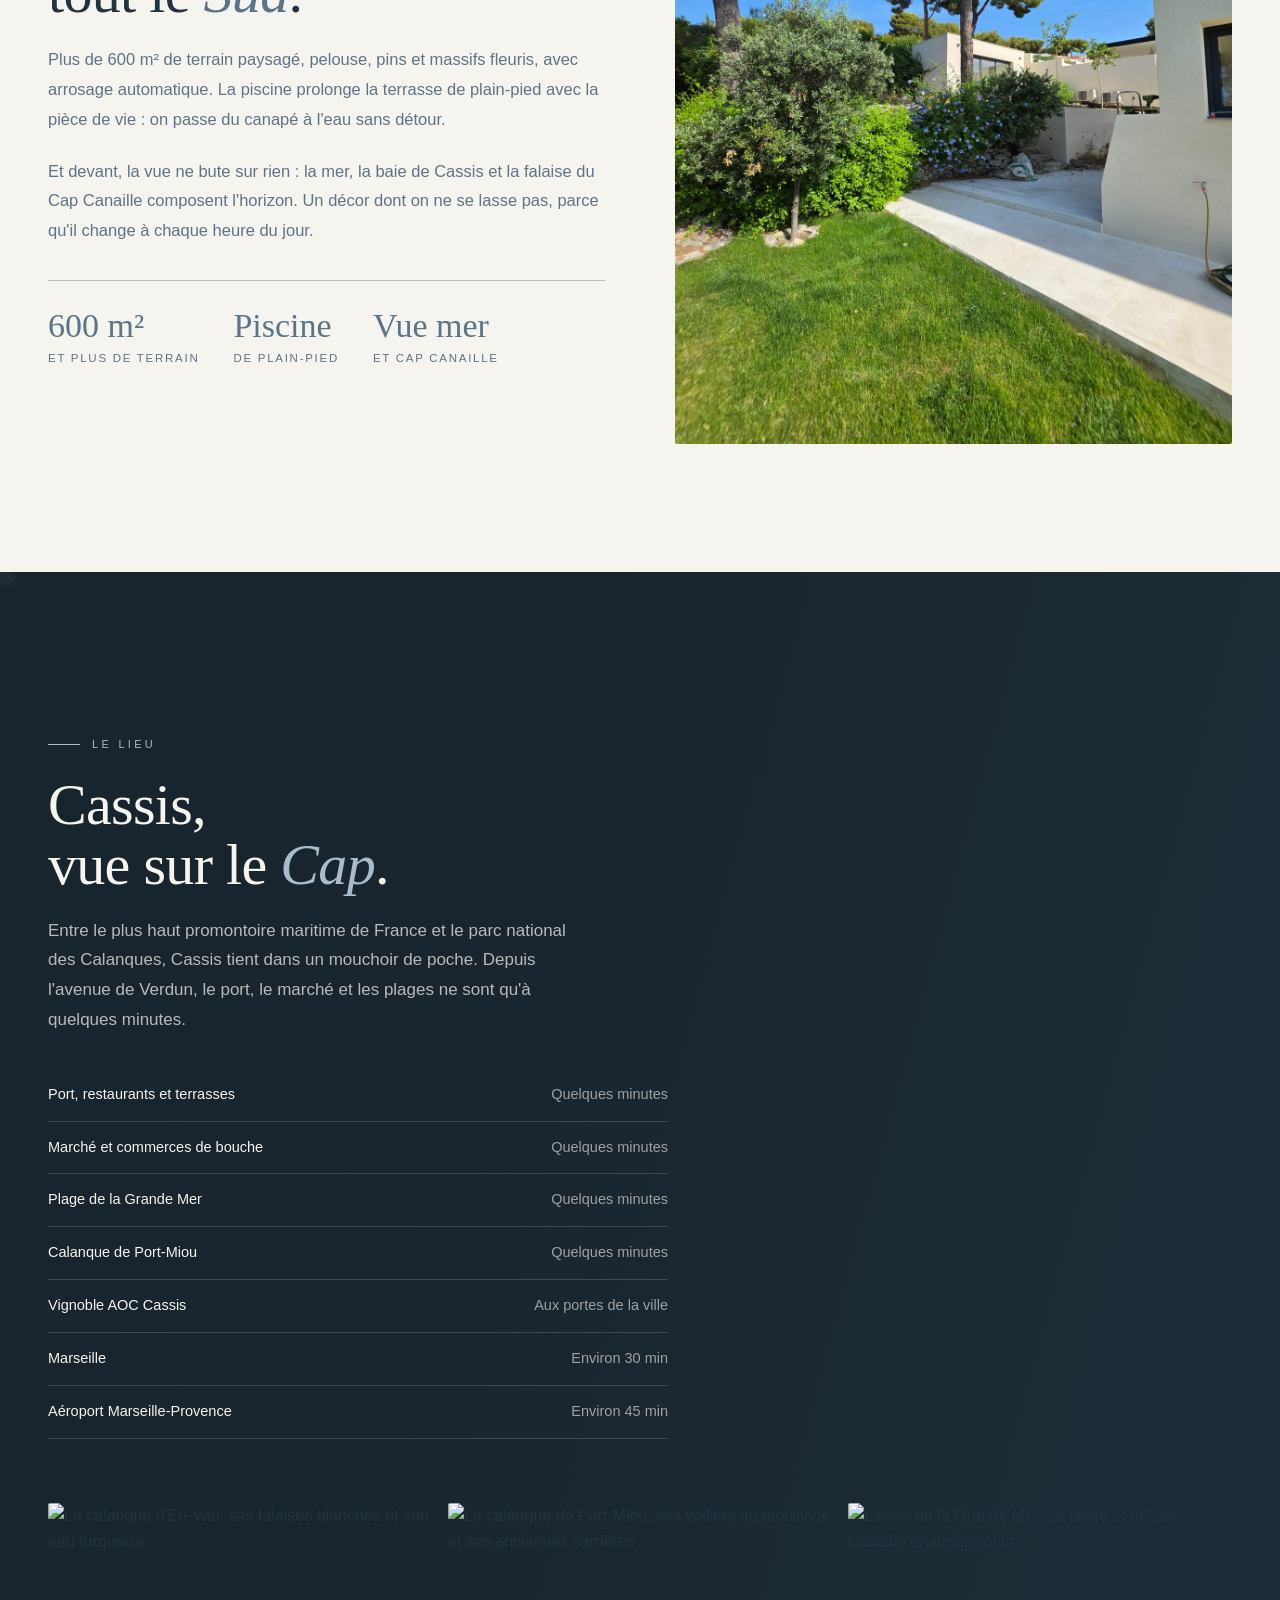
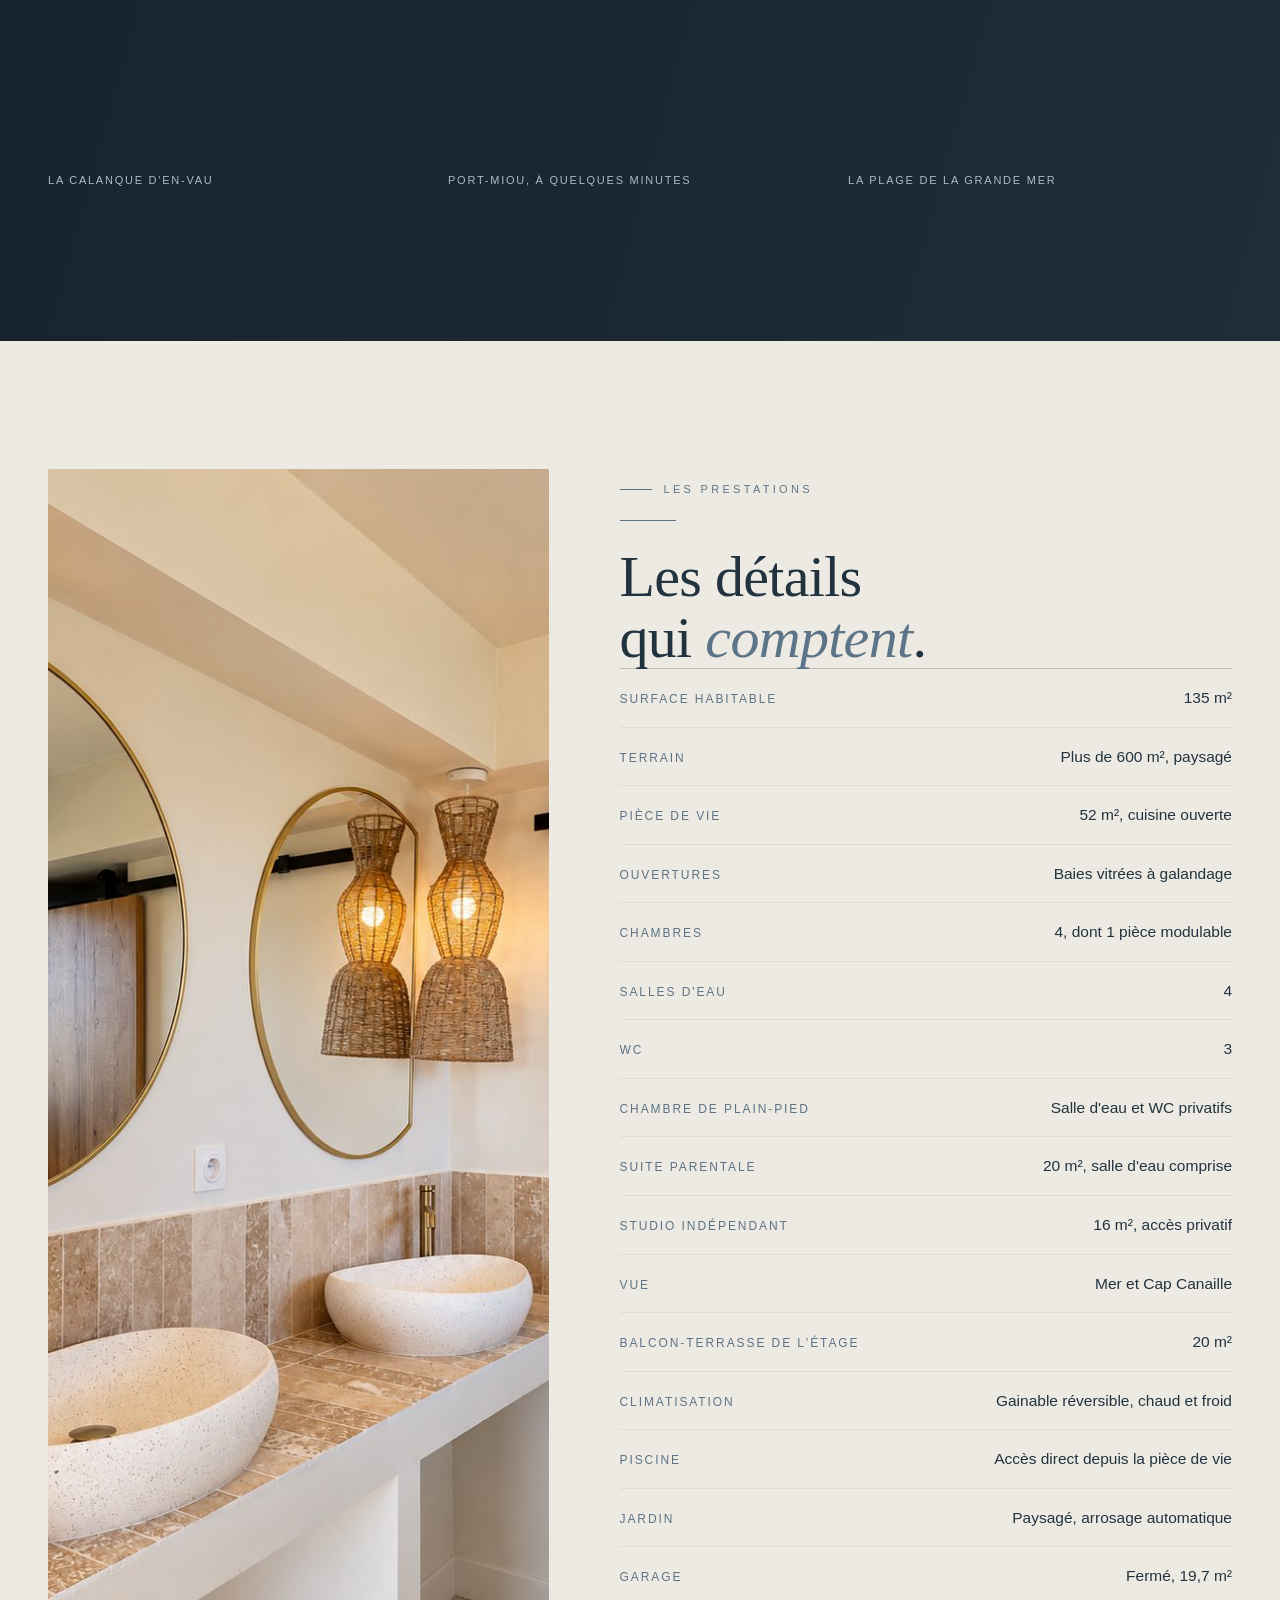
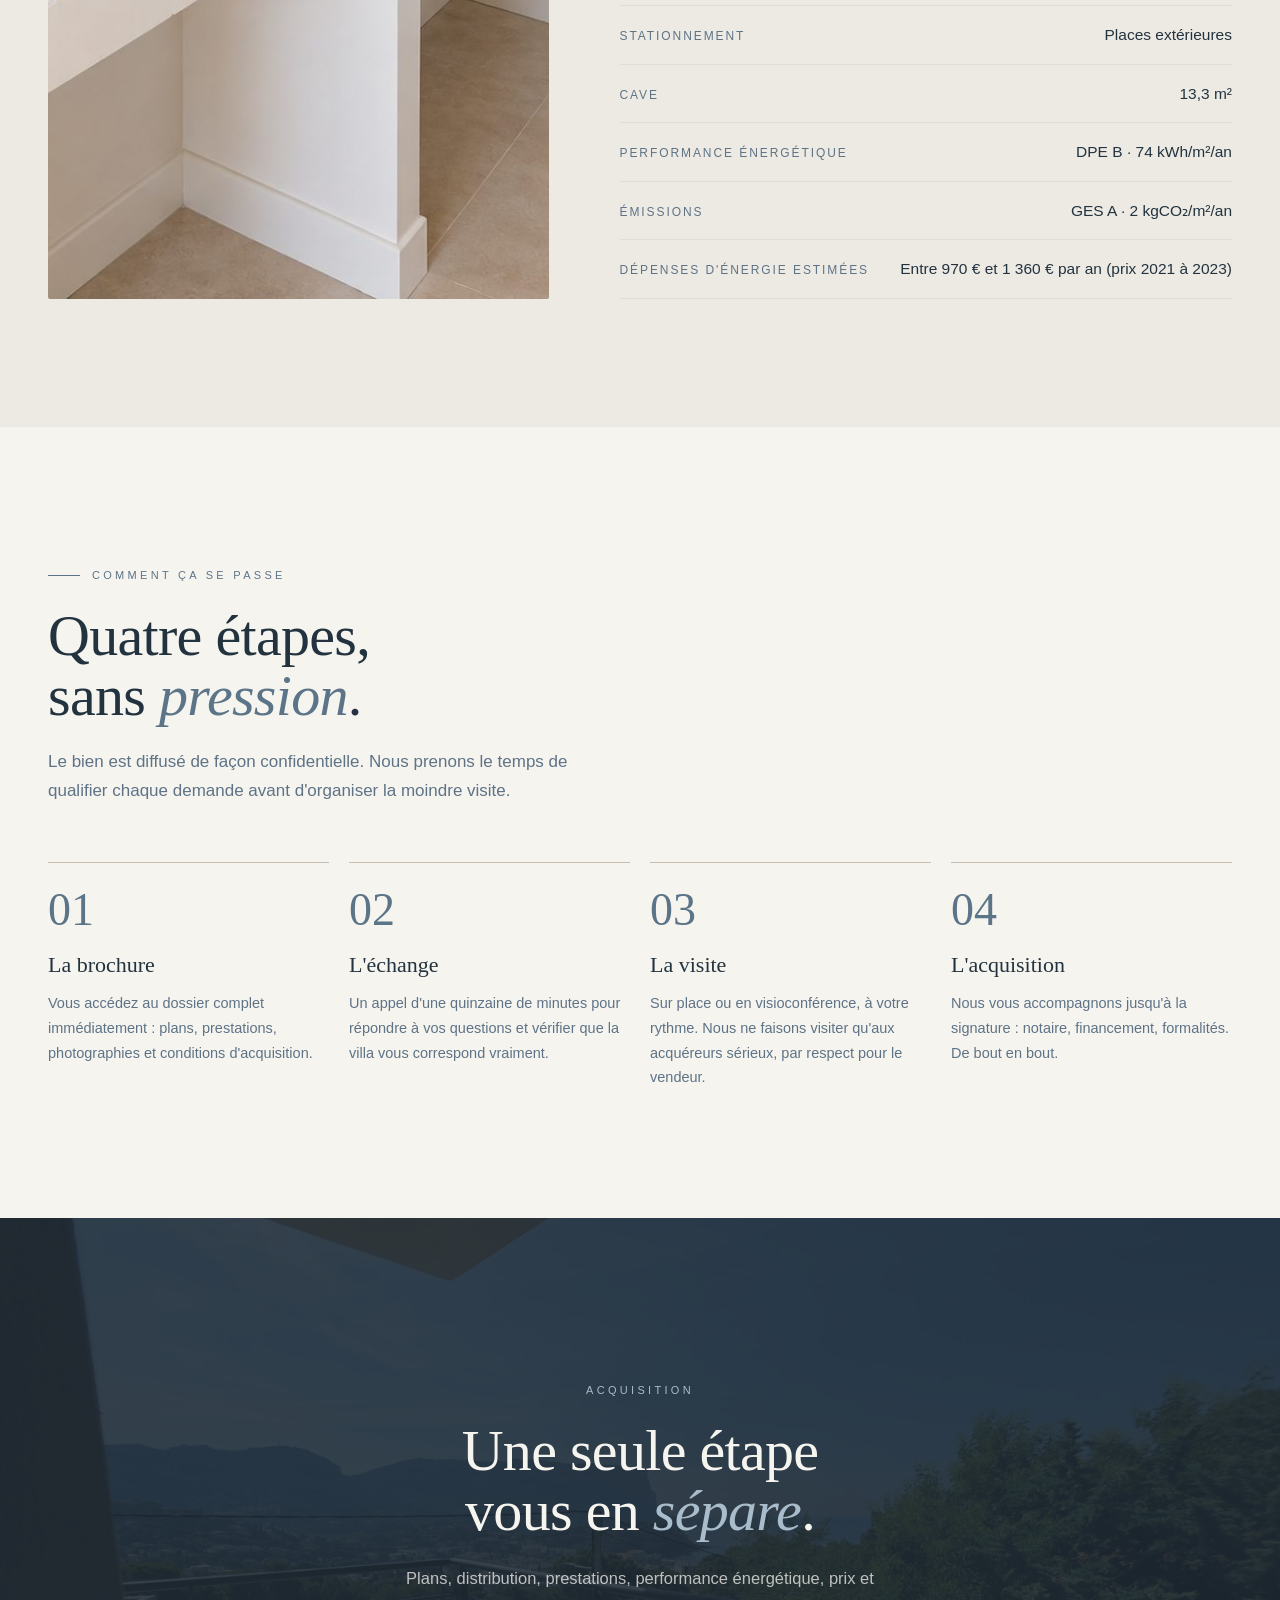
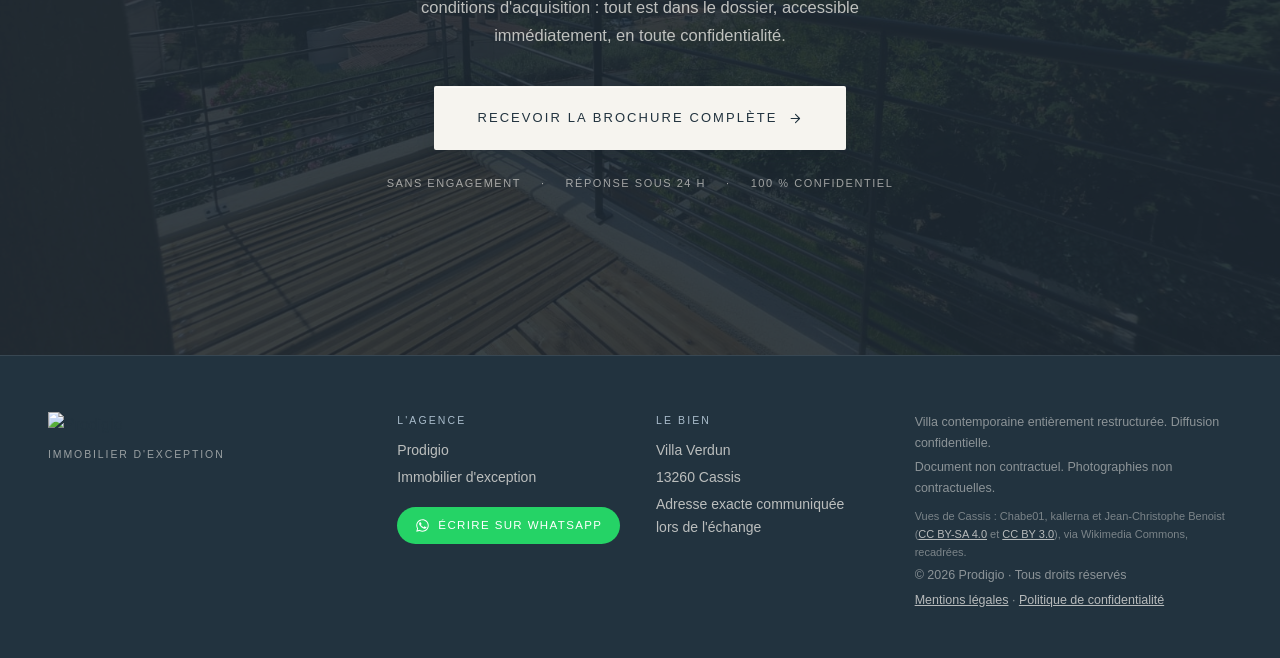
==== commit 68029dc4: "Les CTA : un reflet qui passe, un relief, une fleche qui avance Les boutons etaient justes mais iner" ====
--- a/index.html
+++ b/index.html
@@ -260,8 +260,11 @@
           </li>
         </ul>
 
-        <button class="btn btn--primary btn--lg btn--block js-open-brochure" type="button">
-          Recevoir la brochure
+        <!-- Le libellé est enveloppé : le reflet passe DERRIÈRE le texte, et
+             non par-dessus. -->
+        <button class="btn btn--primary btn--lg btn--block btn--eclat js-open-brochure" type="button">
+          <span class="btn__texte">Recevoir la brochure</span>
+          <svg class="btn__fleche" width="15" height="15" viewBox="0 0 24 24" fill="none" stroke="currentColor" stroke-width="1.7" stroke-linecap="round" stroke-linejoin="round" aria-hidden="true"><path d="M5 12h13M12 5.5 18.5 12 12 18.5"/></svg>
         </button>
 
         <p class="hero__form-trust">
@@ -753,8 +756,9 @@
         tout est dans le dossier, accessible immédiatement, en toute
         confidentialité.
       </p>
-      <button class="btn btn--light btn--lg js-open-brochure" type="button">
-        Recevoir la brochure complète
+      <button class="btn btn--light btn--lg btn--eclat js-open-brochure" type="button">
+        <span class="btn__texte">Recevoir la brochure complète</span>
+        <svg class="btn__fleche" width="15" height="15" viewBox="0 0 24 24" fill="none" stroke="currentColor" stroke-width="1.7" stroke-linecap="round" stroke-linejoin="round" aria-hidden="true"><path d="M5 12h13M12 5.5 18.5 12 12 18.5"/></svg>
       </button>
       <p class="price__note">
         <span>Sans engagement</span><span>·</span><span>Réponse sous 24 h</span><span>·</span><span>100 % confidentiel</span>
@@ -910,7 +914,10 @@
 
 <!-- ============== STICKY CTA ============== -->
 <div class="sticky-cta" id="stickyCta">
-  <button class="btn btn--primary js-open-brochure" type="button">Recevoir la brochure</button>
+  <button class="btn btn--primary btn--eclat js-open-brochure" type="button">
+    <span class="btn__texte">Recevoir la brochure</span>
+    <svg class="btn__fleche" width="15" height="15" viewBox="0 0 24 24" fill="none" stroke="currentColor" stroke-width="1.7" stroke-linecap="round" stroke-linejoin="round" aria-hidden="true"><path d="M5 12h13M12 5.5 18.5 12 12 18.5"/></svg>
+  </button>
 </div>
 
 <!-- ============== LIGHTBOX ============== -->
--- a/styles.css
+++ b/styles.css
@@ -304,6 +304,102 @@
 .btn--ghost:hover { border-color: var(--accent); color: var(--accent); }
 .btn--light { background: var(--bg); color: var(--dark-2); }
 .btn--light:hover { background: #fff; }
+/* ---------------------------------------------------------------------
+   LE REFLET DES CTA
+
+   POURQUOI. Les boutons étaient justes mais inertes : un aplat, un
+   changement de teinte au survol, rien qui attire l'œil pendant qu'on lit.
+   Sur téléphone, où il n'y a pas de survol, ils ne bougeaient jamais.
+
+   CE QUI EST FAIT. Un reflet étroit traverse le bouton toutes les cinq
+   secondes et demie, en un peu plus d'une seconde — une lueur qui passe sur
+   du verre, pas un clignotant. Le reste du temps, le bouton est immobile :
+   c'est la rareté du geste qui le rend élégant, et non sa fréquence.
+   S'y ajoutent un relief très léger (une ligne claire sur l'arête haute, une
+   ombre portée qui s'approfondit au survol) et une flèche qui avance de 4 px.
+
+   TROIS PRÉCAUTIONS.
+   · Le reflet passe DERRIÈRE le texte, jamais dessus : le libellé est
+     enveloppé dans un <span> placé au-dessus.
+   · L'animation ne tourne QUE lorsque le bouton est à l'écran — le script
+     s'en charge. Un reflet qui balaie en boucle un bouton hors du champ, sur
+     un téléphone, c'est de la batterie dépensée pour personne.
+   · Un visiteur qui demande moins d'animations n'en reçoit aucune.
+   --------------------------------------------------------------------- */
+.btn--eclat {
+  position: relative; overflow: hidden; isolation: isolate;
+  box-shadow: 0 6px 18px rgba(58,81,99,.20), inset 0 1px 0 rgba(255,255,255,.14);
+  transition: background var(--t-fast), color var(--t-fast), border-color var(--t-fast),
+              transform var(--t-fast), box-shadow var(--t);
+}
+/* Le texte et la flèche au-dessus du reflet. */
+.btn--eclat > * { position: relative; z-index: 1; }
+.btn--eclat::after {
+  content: ""; position: absolute; z-index: 0;
+  top: -60%; bottom: -60%; left: 0; width: 46%;
+  /* UNE LUEUR, PAS UNE BARRE DE CHROME. À .72 au cœur et sur une bande
+     étroite, le reflet avait des bords nets et un éclat métallique — brillant
+     au mauvais sens du terme. Le cœur est redescendu et les épaulements
+     s'étalent : on voit une lumière passer sur du verre. */
+  background: linear-gradient(100deg,
+    rgba(255,255,255,0) 0%, rgba(255,255,255,.06) 22%, rgba(255,255,255,.22) 38%,
+    rgba(255,255,255,.50) 50%, rgba(255,255,255,.22) 62%, rgba(255,255,255,.06) 78%,
+    rgba(255,255,255,0) 100%);
+  transform: translate3d(-180%, 0, 0) skewX(-18deg);
+  pointer-events: none;
+  /* RÉGULIER, ET NON ACCÉLÉRÉ. Avec une courbe d'accélération, le reflet
+     traversait le bouton en 0,35 s puis rampait hors champ : on voyait un
+     clignement, pas une lumière qui glisse. À vitesse constante, il met près
+     d'une seconde à traverser — c'est là qu'il devient élégant. */
+  animation: btn-eclat 5.6s linear infinite;
+  animation-play-state: paused;   /* le script le lance quand le bouton est vu */
+}
+.btn--eclat.est-en-vue::after { animation-play-state: running; }
+@keyframes btn-eclat {
+  0%, 4% { transform: translate3d(-180%, 0, 0) skewX(-18deg); }
+  30%    { transform: translate3d(420%, 0, 0) skewX(-18deg); }
+  100%   { transform: translate3d(420%, 0, 0) skewX(-18deg); }
+}
+/* Sur fond clair, un reflet blanc ne se verrait pas : c'est le bleu de la
+   charte qui joue le rôle du verre. */
+.btn--light.btn--eclat {
+  box-shadow: 0 6px 18px rgba(20,31,39,.16), inset 0 1px 0 rgba(255,255,255,.60);
+}
+.btn--light.btn--eclat::after {
+  background: linear-gradient(100deg,
+    rgba(92,116,136,0) 0%, rgba(92,116,136,.05) 22%, rgba(92,116,136,.13) 38%,
+    rgba(92,116,136,.28) 50%, rgba(92,116,136,.13) 62%, rgba(92,116,136,.05) 78%,
+    rgba(92,116,136,0) 100%);
+}
+.btn--eclat:hover { transform: translateY(-1px); }
+.btn--primary.btn--eclat:hover {
+  box-shadow: 0 12px 28px rgba(58,81,99,.34), inset 0 1px 0 rgba(255,255,255,.20);
+}
+.btn--light.btn--eclat:hover {
+  box-shadow: 0 12px 28px rgba(20,31,39,.24), inset 0 1px 0 rgba(255,255,255,.70);
+}
+/* Au survol, le reflet revient plus souvent : le bouton répond. */
+.btn--eclat:hover::after { animation-duration: 2.2s; }
+/* L'appui reste un appui, même survolé : cette règle vient APRÈS celle du
+   survol, sans quoi le bouton s'enfoncerait sans bouger. */
+.btn--eclat:active { transform: translateY(1px); }
+
+.btn__fleche { flex: 0 0 auto; transition: transform var(--t-fast); }
+/* LE LIBELLÉ RESTE SUR UNE LIGNE. La flèche prend 25 px de large, et sur un
+   écran de 390 px « Recevoir la brochure » basculait sur deux lignes. On rend
+   ces 25 px en resserrant le rembourrage là où il est le plus large. */
+.btn--eclat .btn__texte { white-space: nowrap; }
+@media (max-width: 480px) {
+  .btn--lg.btn--eclat { padding-left: 20px; padding-right: 20px; }
+}
+.btn--eclat:hover .btn__fleche { transform: translateX(4px); }
+
+@media (prefers-reduced-motion: reduce) {
+  .btn--eclat::after { animation: none; opacity: 0; }
+  .btn--eclat:hover, .btn--eclat:active { transform: none; }
+  .btn__fleche, .btn--eclat:hover .btn__fleche { transition: none; transform: none; }
+}
+
 .btn--sm { padding: 12px 22px; font-size: 11.5px; }
 .btn--lg { padding: 20px 42px; font-size: 13px; }
 .btn--block { width: 100%; }
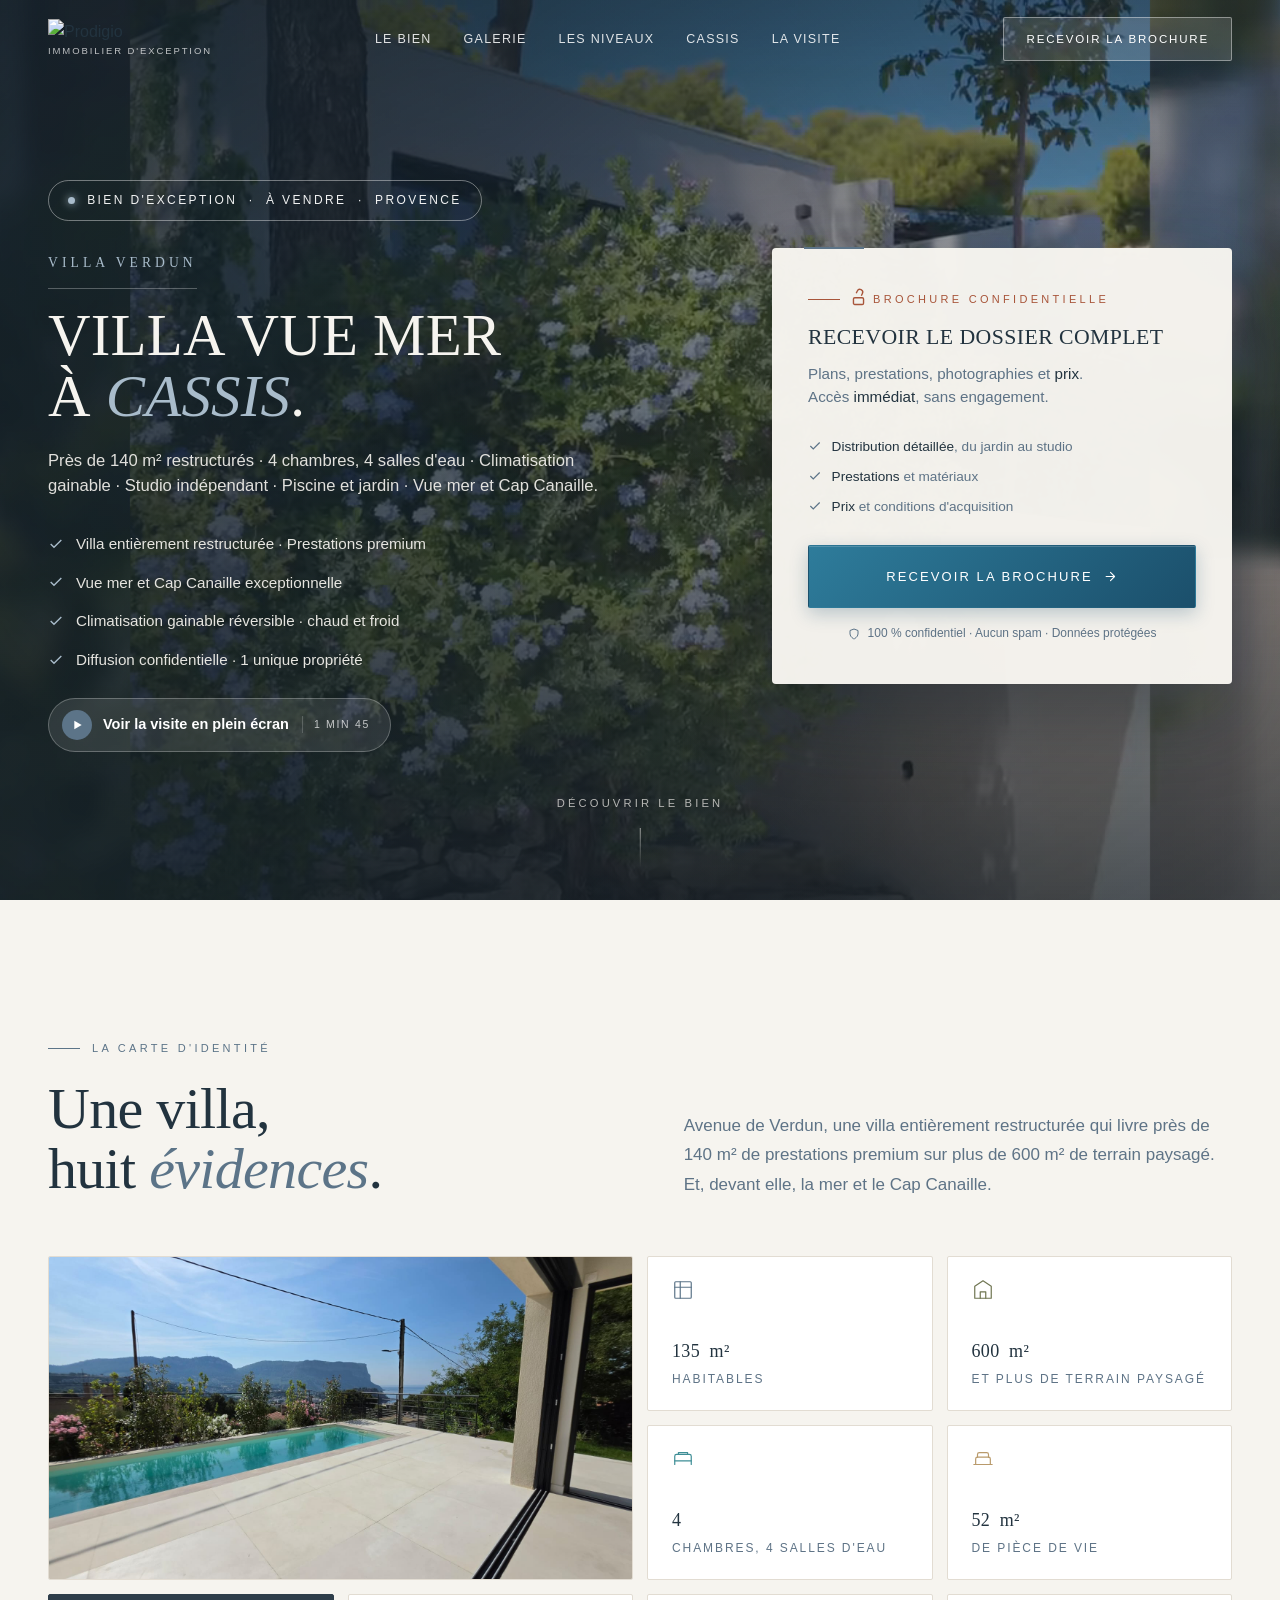
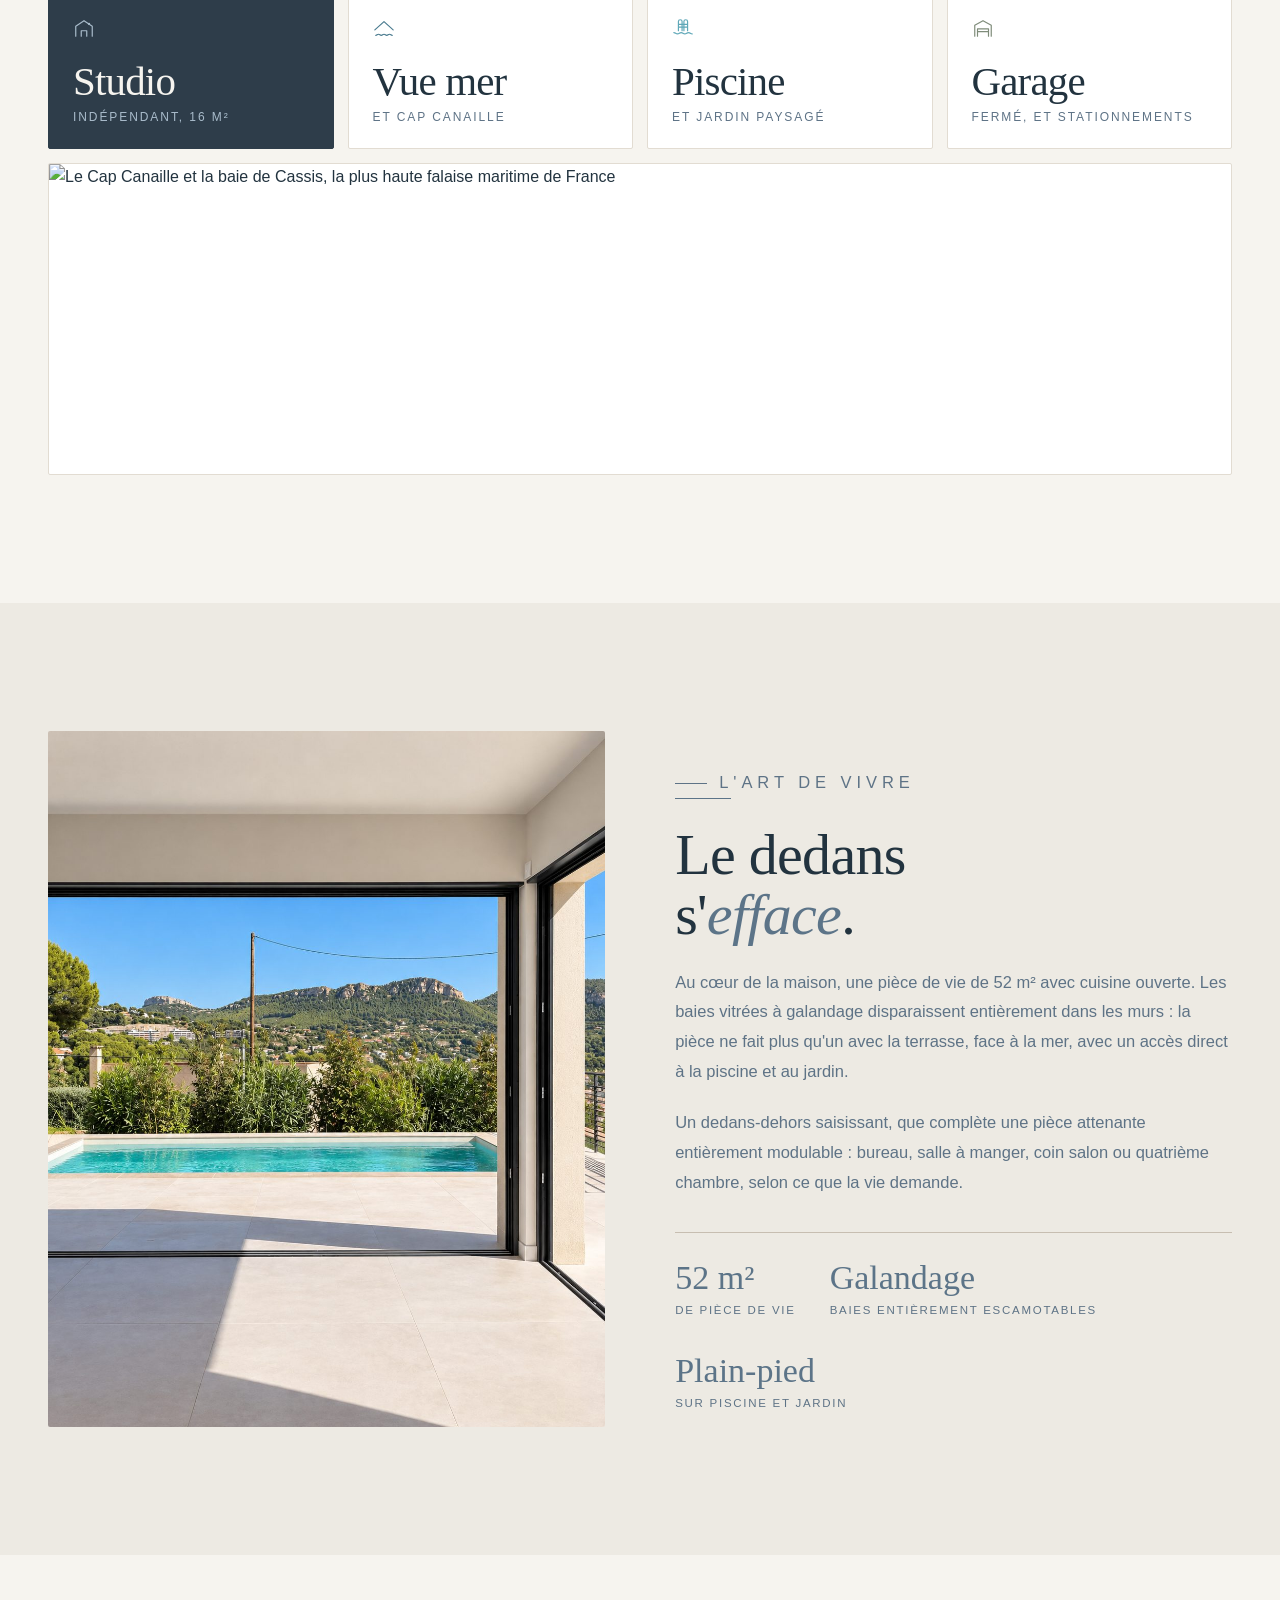
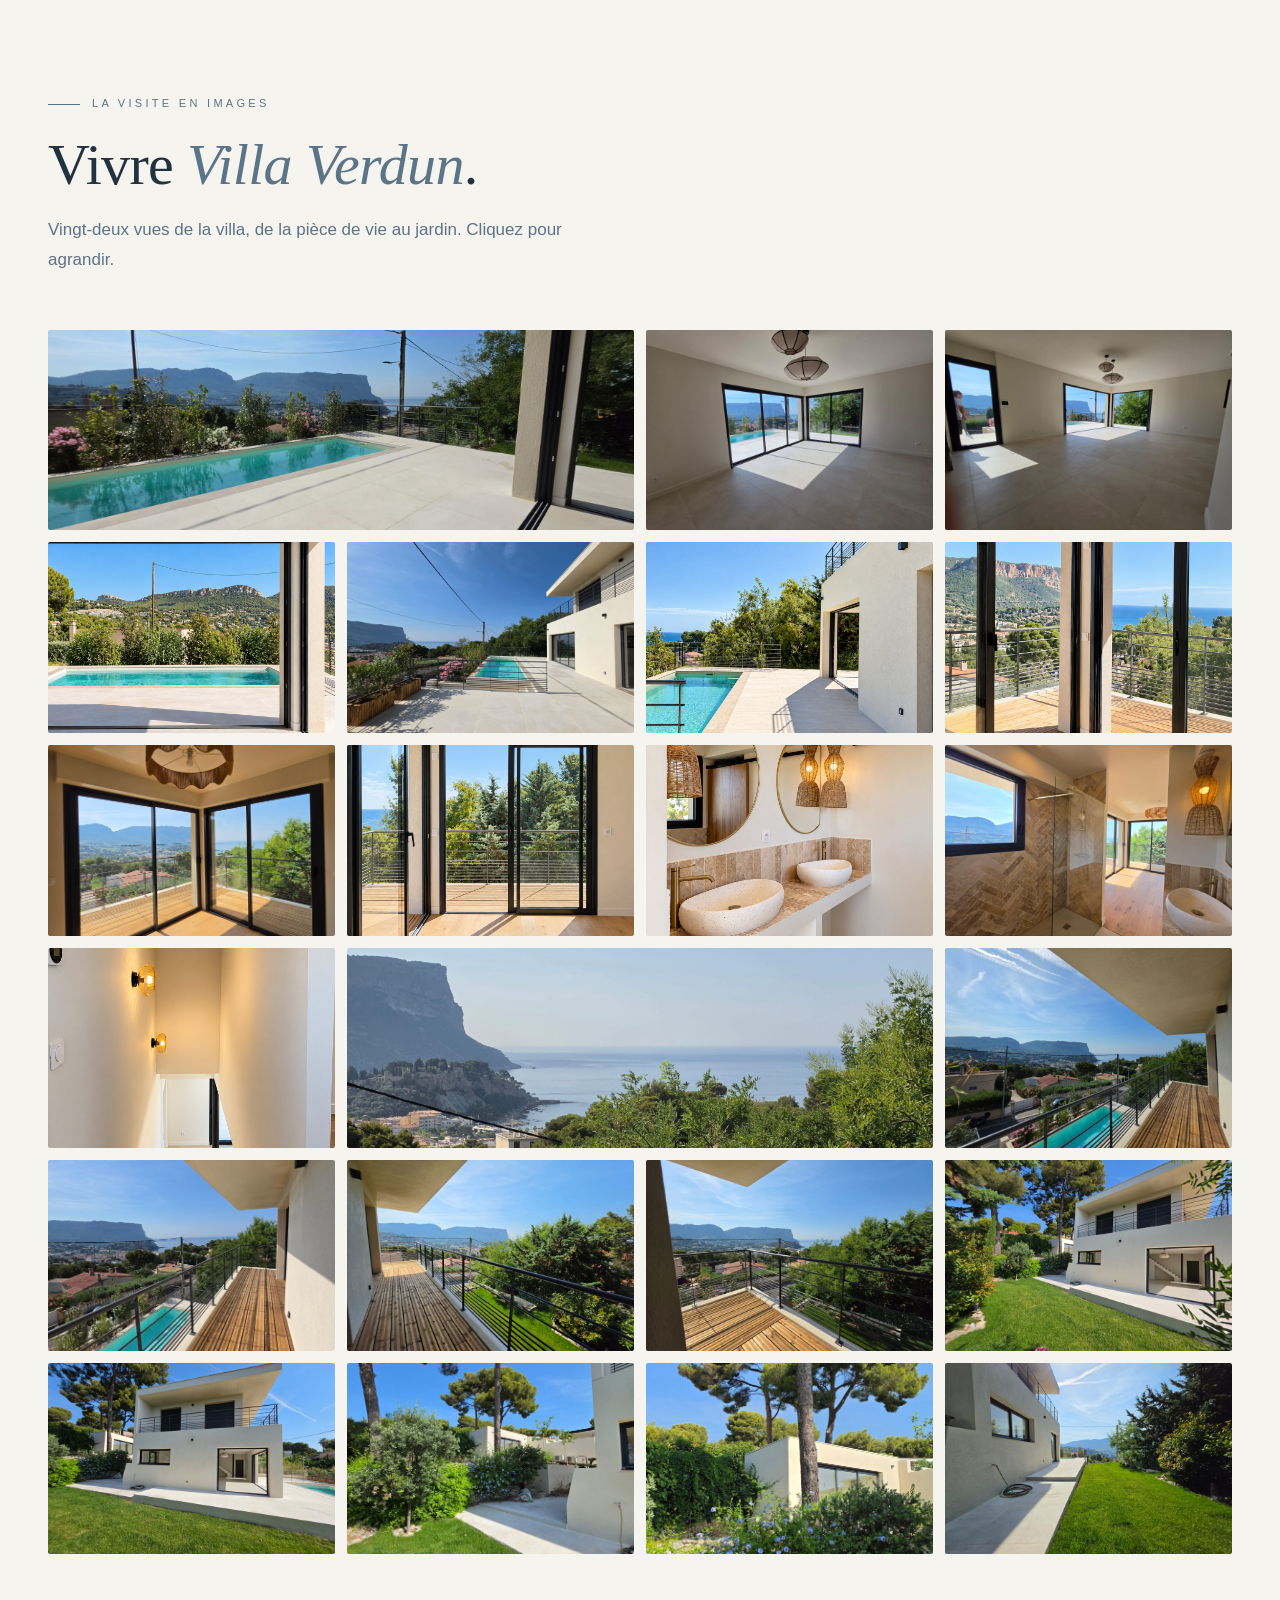
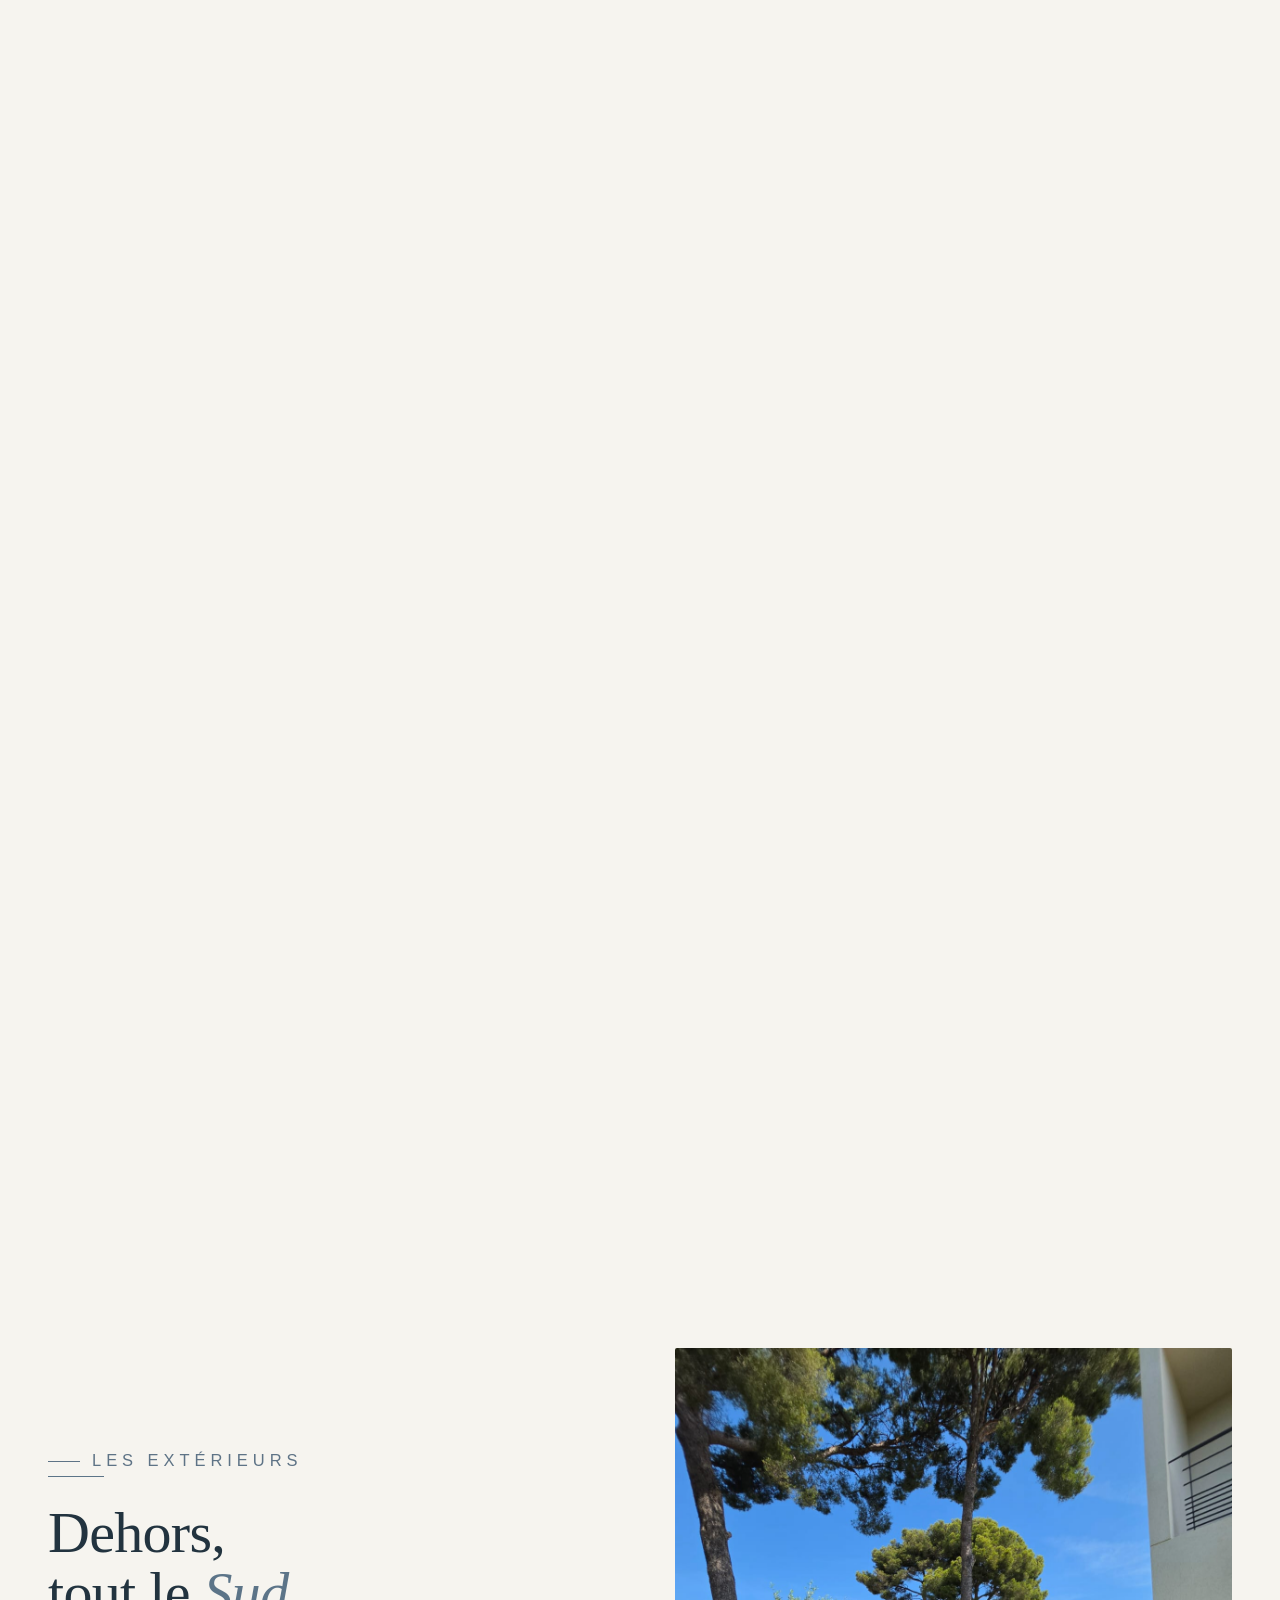
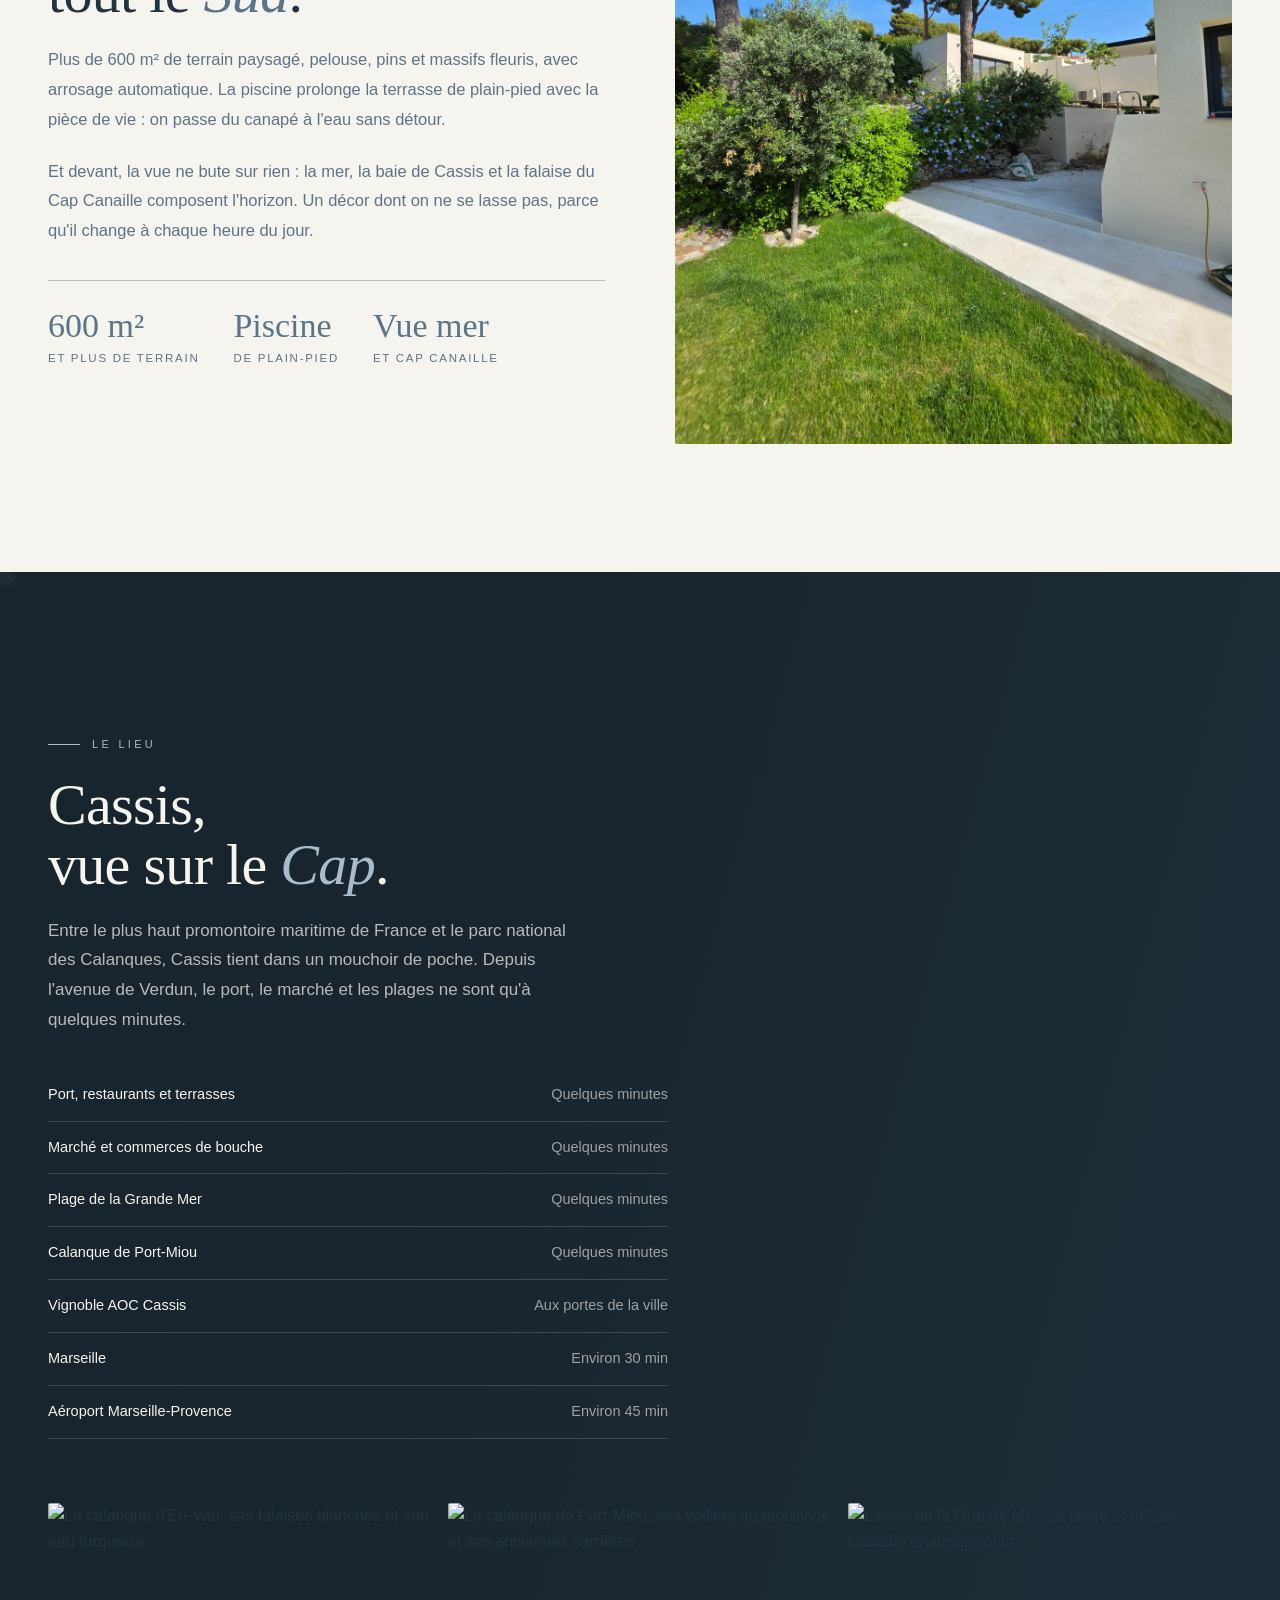
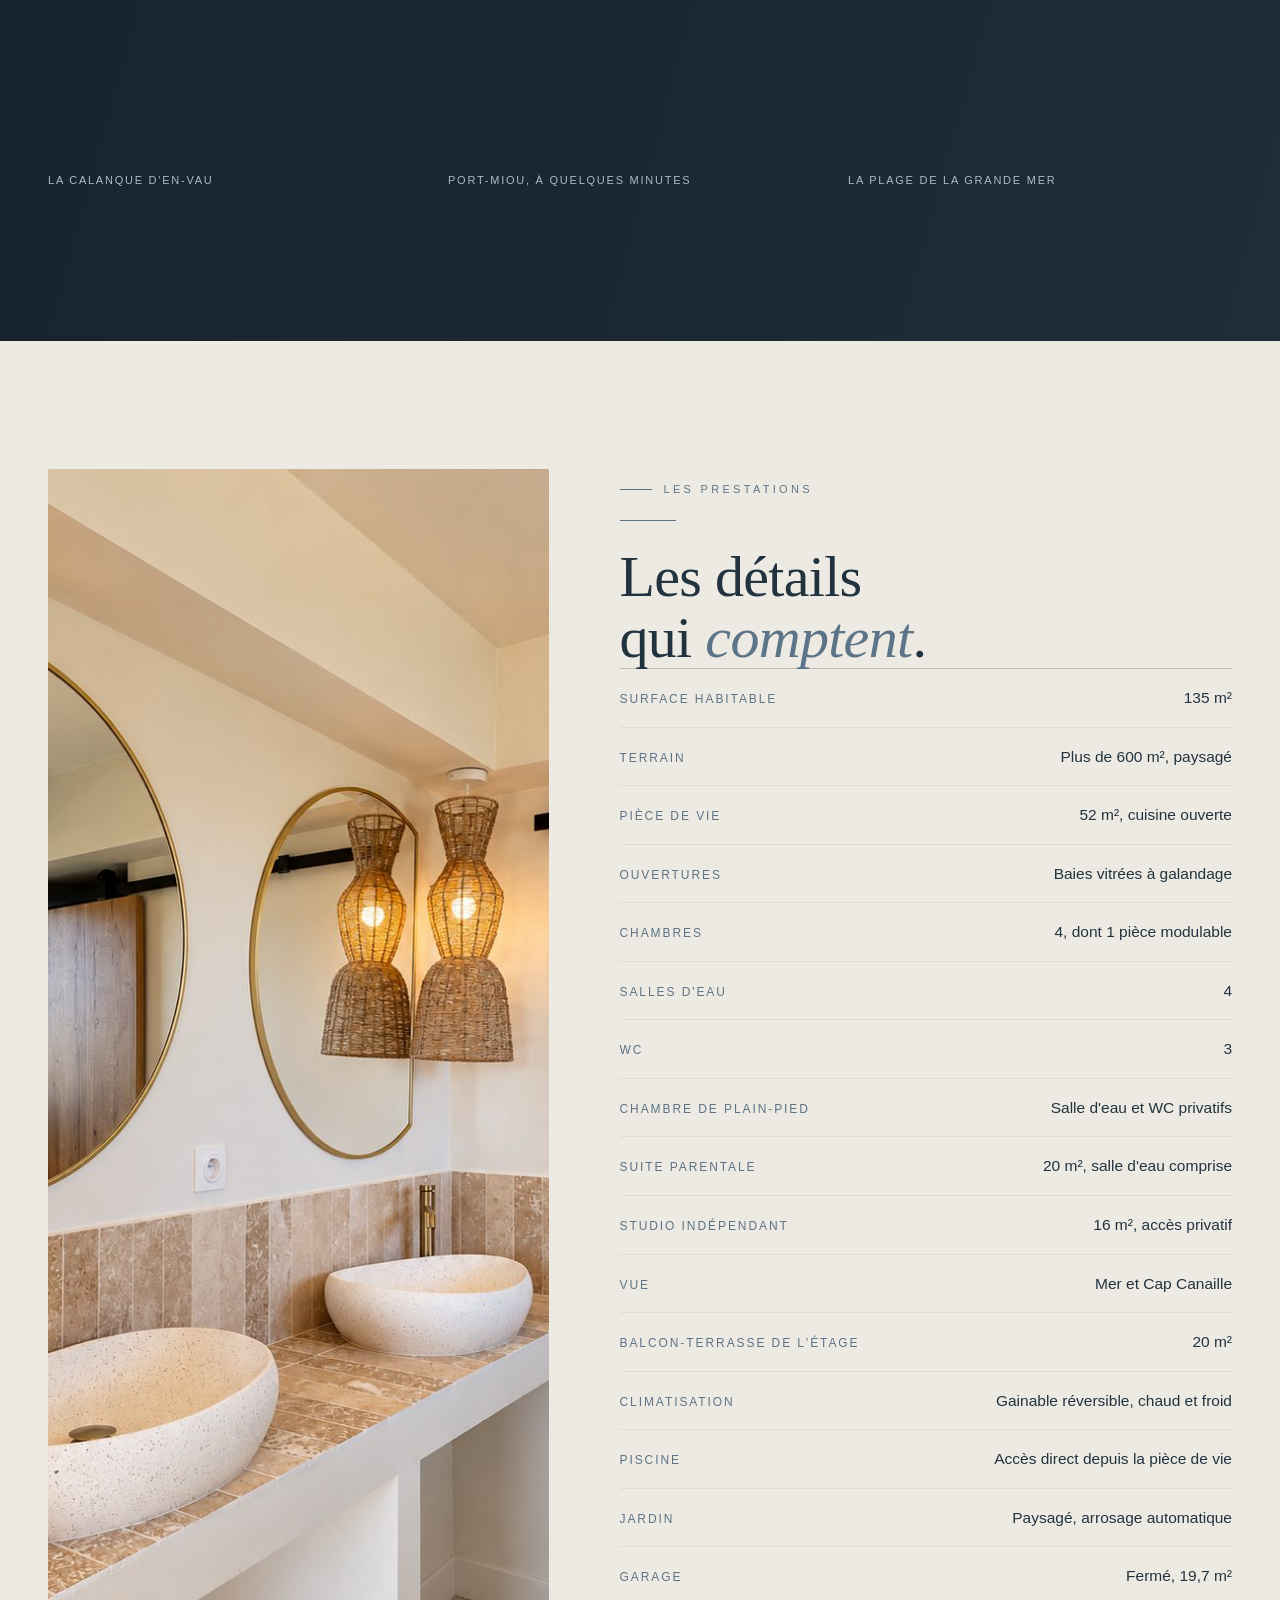
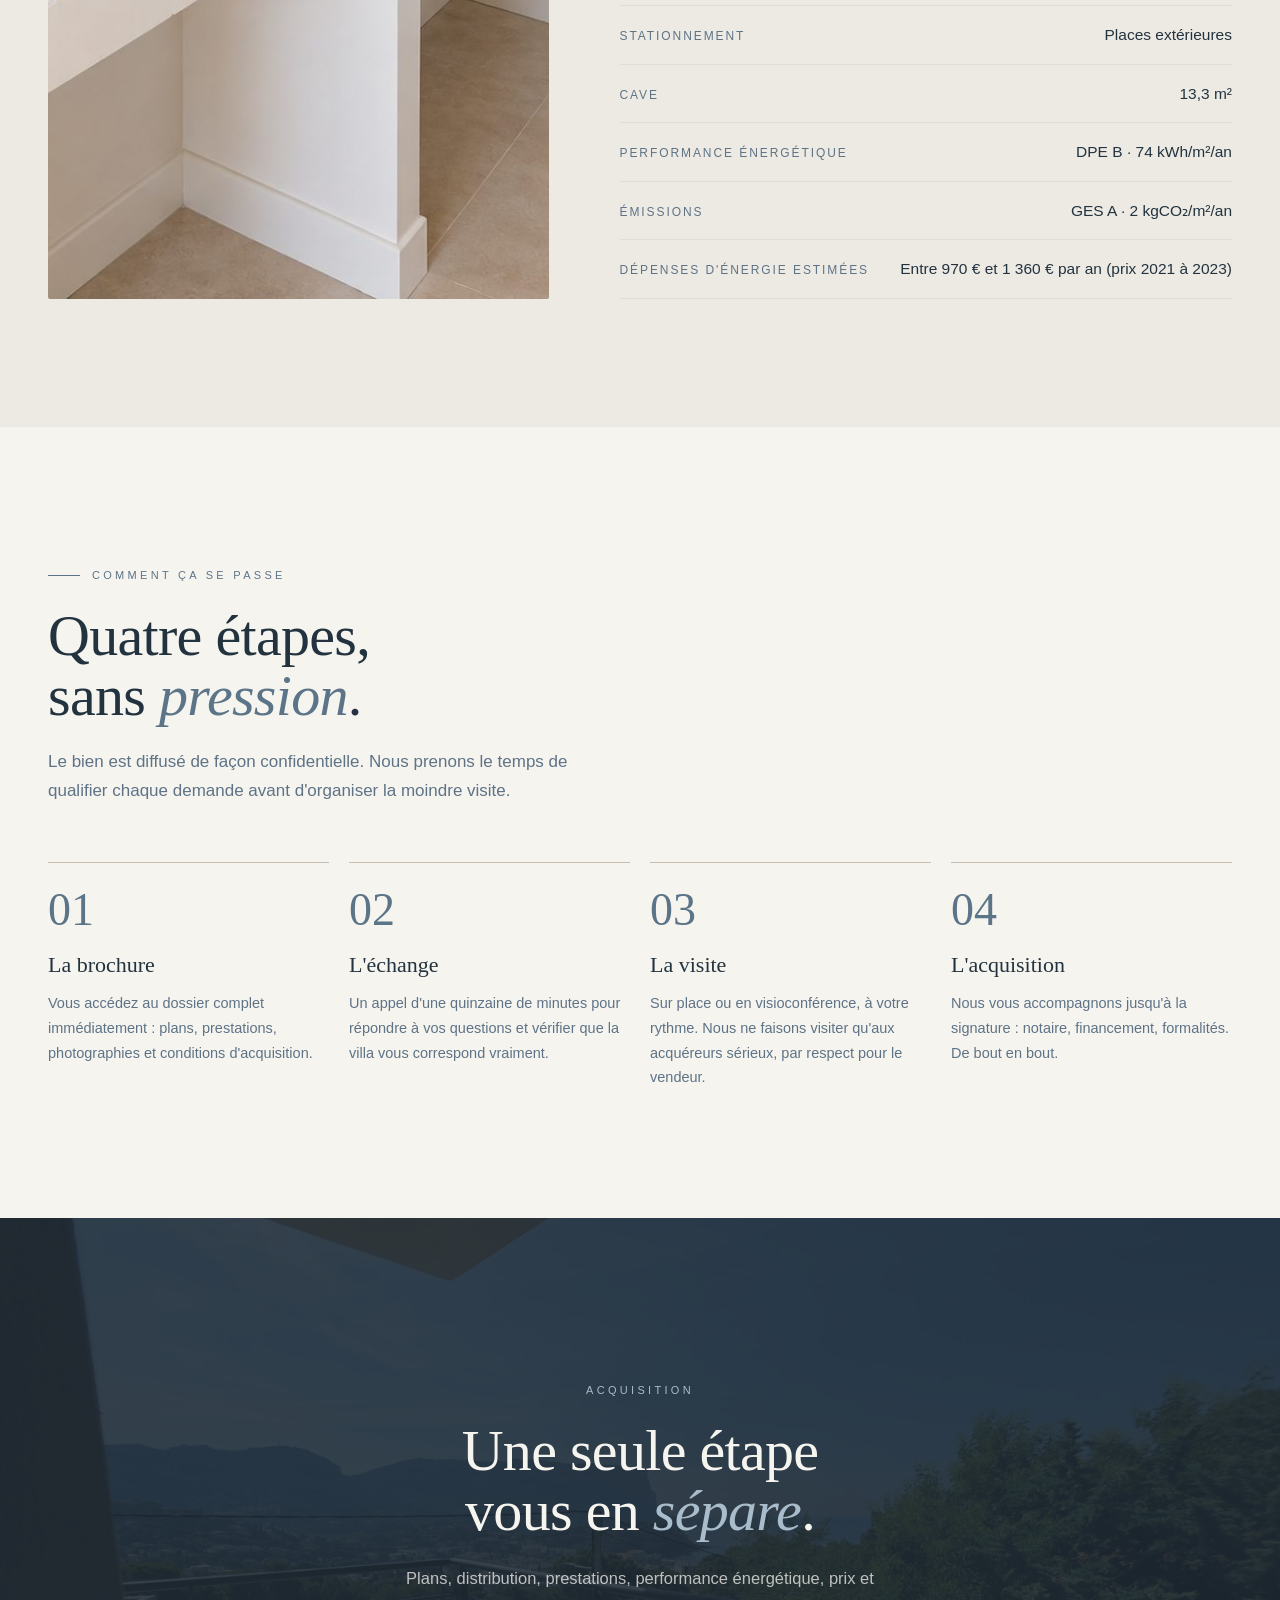
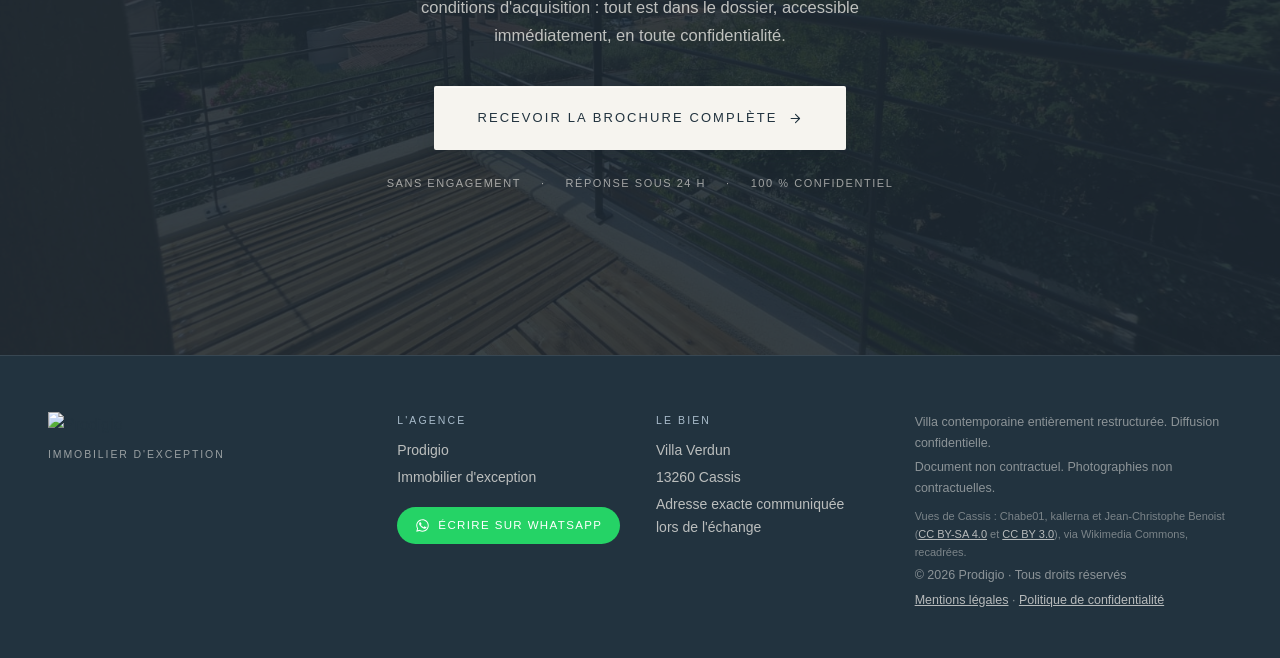
==== commit b89ef92b: "La video en haute definition, et un CTA couleur mer LA VIDEO. Ce qui etait en ligne faisait 854x480 " ====
--- a/index.html
+++ b/index.html
@@ -153,7 +153,7 @@
            lien reste un lien : le navigateur ouvre la vidéo dans son propre
            lecteur, en grand et avec le son. Un bouton, lui, n'aurait rien
            fait du tout. -->
-      <a class="hero__visite js-visite" href="assets/video/teaser-verdun-480.mp4">
+      <a class="hero__visite js-visite" href="assets/video/teaser-verdun-1080.mp4">
         <span class="hero__visite__rond" aria-hidden="true">
           <svg width="16" height="16" viewBox="0 0 24 24" fill="currentColor" aria-hidden="true">
             <path d="M8 5.5v13l11-6.5z"/>
@@ -181,10 +181,9 @@
              ouvre la visite : sans JavaScript, on perd la lecture
              automatique, jamais l'accès à la vidéo. -->
         <video muted loop playsinline webkit-playsinline="true"
-               preload="none" poster="assets/images/terrasse-etage-piscine.jpg"
+               preload="none" data-hd="assets/video/teaser-verdun-1080.mp4" poster="assets/images/terrasse-etage-piscine.jpg"
                aria-label="Visite vidéo de la Villa Verdun">
-          <source src="assets/video/teaser-verdun-480.webm" type="video/webm" />
-          <source src="assets/video/teaser-verdun-480.mp4" type="video/mp4" />
+          <source src="assets/video/teaser-verdun-720.mp4" type="video/mp4" />
         </video>
         <figcaption class="hero__shot-tag"><span class="dot"></span>Visite vidéo · 1 min 45</figcaption>
         <div class="hero__shot-cmd">
@@ -208,10 +207,10 @@
              par-dessus les nôtres. C'est ce bouton qui reçoit le tap, et il
              couvre tout. Il dit aussi ce qu'il fait : le plein écran ET le son,
              les deux choses qu'on vient chercher. -->
-        <a class="hero__shot-ouvrir js-visite" href="assets/video/teaser-verdun-480.mp4"
+        <a class="hero__shot-ouvrir js-visite" href="assets/video/teaser-verdun-1080.mp4"
            aria-label="Voir la visite en plein écran, avec le son">
           <span class="hero__shot-ouvrir__rond" aria-hidden="true">
-            <svg width="22" height="22" viewBox="0 0 24 24" fill="currentColor" aria-hidden="true">
+            <svg width="17" height="17" viewBox="0 0 24 24" fill="currentColor" aria-hidden="true">
               <path d="M8 5.5v13l11-6.5z"/>
             </svg>
           </span>
--- a/styles.css
+++ b/styles.css
@@ -176,6 +176,14 @@
   --muted-fg:      #5E7386;
   --soft-fg:       #93A5B2;
   --accent:        #5C7488;
+  /* LA MER DE CASSIS, POUR LE SEUL BOUTON QUI DÉCIDE.
+     `--accent` est le bleu-gris de la charte : juste pour un titre, un repère,
+     une bordure — mais éteint sur le bouton qu'on veut faire cliquer. Ces deux
+     teintes-ci sont plus saturées et plus profondes, celles de l'eau devant le
+     Cap Canaille. Elles ne servent QU'au dégradé des CTA : une touche, pas une
+     nouvelle couleur de marque. */
+  --mer-claire:    #2E7C9B;
+  --mer-profonde:  #1B4F6B;
   --accent-hover:  #47606F;
   --accent-light:  #A9BCCB;
   --accent-deep:   #3A5163;
@@ -326,9 +334,18 @@
      un téléphone, c'est de la batterie dépensée pour personne.
    · Un visiteur qui demande moins d'animations n'en reçoit aucune.
    --------------------------------------------------------------------- */
+.btn--primary.btn--eclat {
+  /* Le dégradé va du clair vers le profond, en diagonale : l'œil lit une
+     matière, pas un aplat. */
+  background: linear-gradient(135deg, var(--mer-claire) 0%, var(--mer-profonde) 100%);
+  border-color: transparent;
+}
+.btn--primary.btn--eclat:hover {
+  background: linear-gradient(135deg, #3690B2 0%, #1F5C7D 100%);
+}
 .btn--eclat {
   position: relative; overflow: hidden; isolation: isolate;
-  box-shadow: 0 6px 18px rgba(58,81,99,.20), inset 0 1px 0 rgba(255,255,255,.14);
+  box-shadow: 0 6px 18px rgba(27,79,107,.26), inset 0 1px 0 rgba(255,255,255,.18);
   transition: background var(--t-fast), color var(--t-fast), border-color var(--t-fast),
               transform var(--t-fast), box-shadow var(--t);
 }
@@ -373,7 +390,7 @@
 }
 .btn--eclat:hover { transform: translateY(-1px); }
 .btn--primary.btn--eclat:hover {
-  box-shadow: 0 12px 28px rgba(58,81,99,.34), inset 0 1px 0 rgba(255,255,255,.20);
+  box-shadow: 0 14px 32px rgba(27,79,107,.42), inset 0 1px 0 rgba(255,255,255,.24);
 }
 .btn--light.btn--eclat:hover {
   box-shadow: 0 12px 28px rgba(20,31,39,.24), inset 0 1px 0 rgba(255,255,255,.70);
@@ -384,7 +401,27 @@
    survol, sans quoi le bouton s'enfoncerait sans bouger. */
 .btn--eclat:active { transform: translateY(1px); }
 
-.btn__fleche { flex: 0 0 auto; transition: transform var(--t-fast); }
+/* LA FLÈCHE AVANCE TOUTE SEULE.
+   Au survol seulement, elle ne disait rien à qui est sur téléphone — c'est-à-
+   dire à la plupart des visiteurs. Elle fait maintenant deux petits pas vers
+   la droite puis revient, au même rythme que le reflet : le bouton respire au
+   lieu d'attendre. Le survol, lui, la pousse plus loin et fige l'aller-retour,
+   pour que le geste réponde. */
+.btn__fleche {
+  flex: 0 0 auto;
+  transition: transform var(--t-fast);
+  animation: btn-fleche 5.6s ease-in-out infinite;
+  animation-play-state: paused;
+}
+.btn--eclat.est-en-vue .btn__fleche { animation-play-state: running; }
+@keyframes btn-fleche {
+  0%, 6%   { transform: translateX(0); }
+  11%      { transform: translateX(5px); }
+  16%      { transform: translateX(0); }
+  21%      { transform: translateX(5px); }
+  28%, 100% { transform: translateX(0); }
+}
+
 /* LE LIBELLÉ RESTE SUR UNE LIGNE. La flèche prend 25 px de large, et sur un
    écran de 390 px « Recevoir la brochure » basculait sur deux lignes. On rend
    ces 25 px en resserrant le rembourrage là où il est le plus large. */
@@ -392,12 +429,14 @@
 @media (max-width: 480px) {
   .btn--lg.btn--eclat { padding-left: 20px; padding-right: 20px; }
 }
-.btn--eclat:hover .btn__fleche { transform: translateX(4px); }
+.btn--eclat:hover .btn__fleche { animation: none; transform: translateX(6px); }
 
 @media (prefers-reduced-motion: reduce) {
   .btn--eclat::after { animation: none; opacity: 0; }
   .btn--eclat:hover, .btn--eclat:active { transform: none; }
-  .btn__fleche, .btn--eclat:hover .btn__fleche { transition: none; transform: none; }
+  .btn__fleche, .btn--eclat:hover .btn__fleche {
+    transition: none; transform: none; animation: none;
+  }
 }
 
 .btn--sm { padding: 12px 22px; font-size: 11.5px; }
@@ -659,7 +698,9 @@
 .hero__shot-ouvrir:focus-visible { outline: 2px solid var(--accent-light); outline-offset: 3px; }
 .hero__shot-ouvrir__rond {
   flex: 0 0 auto;
-  width: 46px; height: 46px; border-radius: 50%;
+  /* 46 px sur une vignette de 350 : le triangle mangeait l'image. 38 px
+     suffisent à se voir sans écraser la photo. */
+  width: 38px; height: 38px; border-radius: 50%;
   display: inline-flex; align-items: center; justify-content: center;
   background: rgba(255,255,255,.17); backdrop-filter: blur(8px);
   border: 1px solid rgba(255,255,255,.34); color: #fff;
@@ -671,11 +712,11 @@
 }
 .hero__shot-ouvrir__texte {
   display: flex; flex-direction: column; line-height: 1.25;
-  font-size: 14.5px; font-weight: 600; letter-spacing: .01em;
+  font-size: 13.5px; font-weight: 600; letter-spacing: .01em;
   text-shadow: 0 1px 10px rgba(20,31,39,.55);
 }
 .hero__shot-ouvrir__fin {
-  font-size: 11px; font-weight: 500; letter-spacing: .13em;
+  font-size: 10px; font-weight: 500; letter-spacing: .12em;
   text-transform: uppercase; opacity: .82; margin-top: 3px;
 }
 /* Le bouton du son reste au-dessus de la surface cliquable : on peut mettre le
@@ -690,7 +731,8 @@
   align-items: center; justify-content: center; flex-direction: column; gap: 14px;
   text-align: center;
 }
-.hero__shot.is-arretee .hero__shot-ouvrir__rond { width: 64px; height: 64px; }
+/* Lecture refusée : là, le rond DOIT se voir — c'est la seule chose à faire. */
+.hero__shot.is-arretee .hero__shot-ouvrir__rond { width: 56px; height: 56px; }
 .hero__shot.is-arretee .hero__shot-ouvrir__texte { align-items: center; }
 
 /* --- Pilule « Voir la visite », sur grand écran --------------------------- */
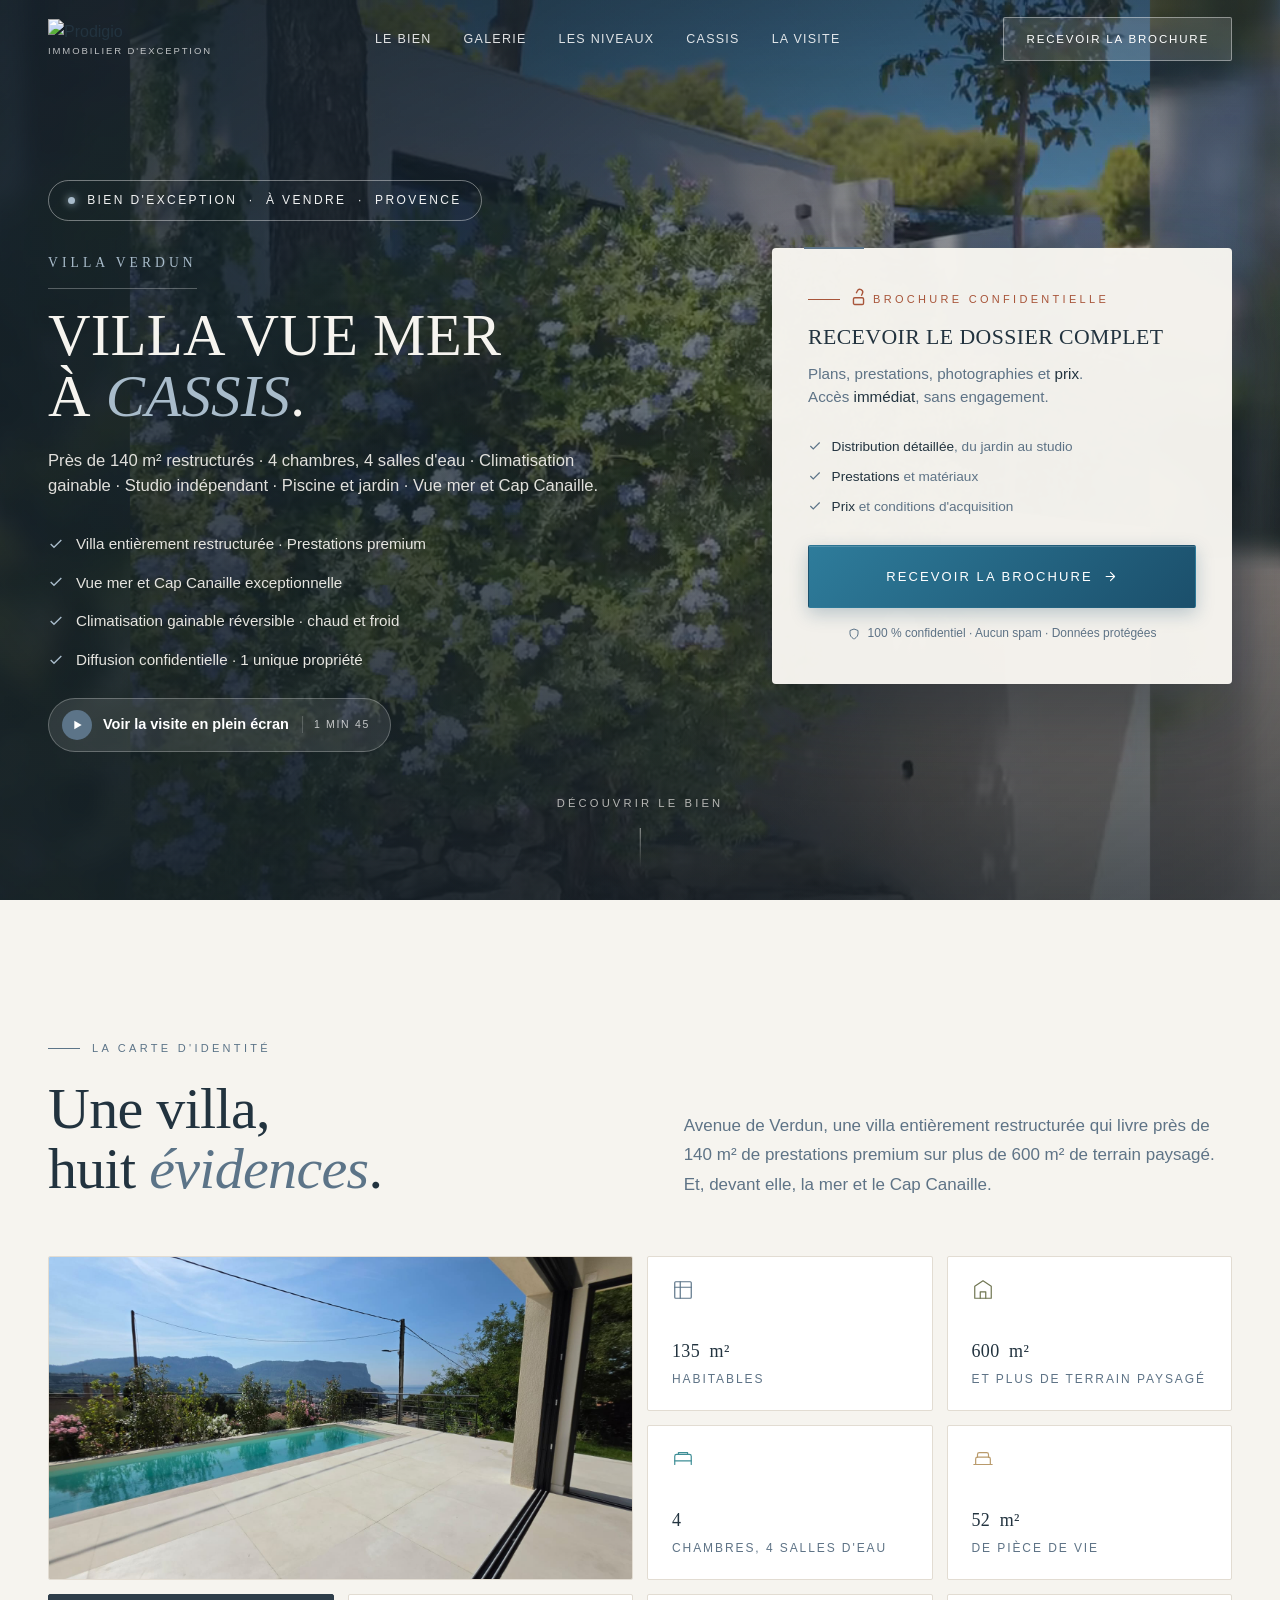
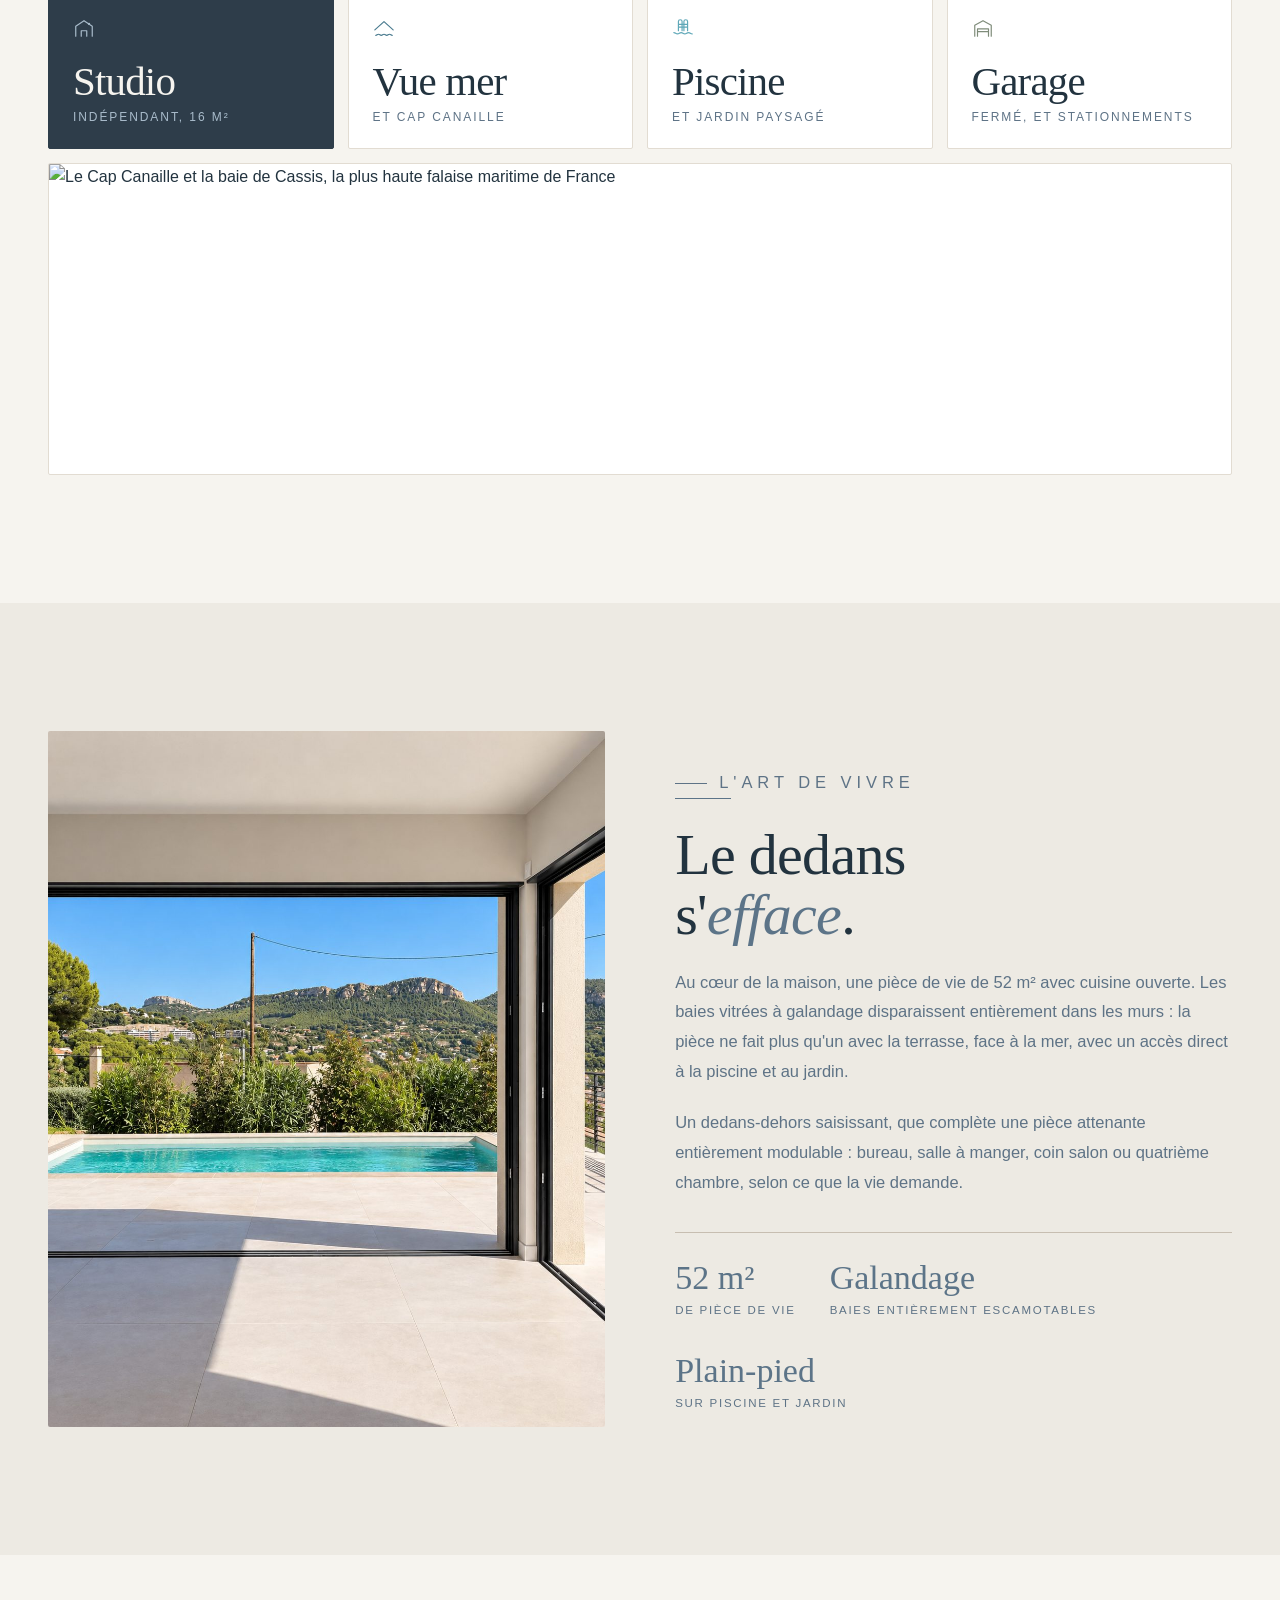
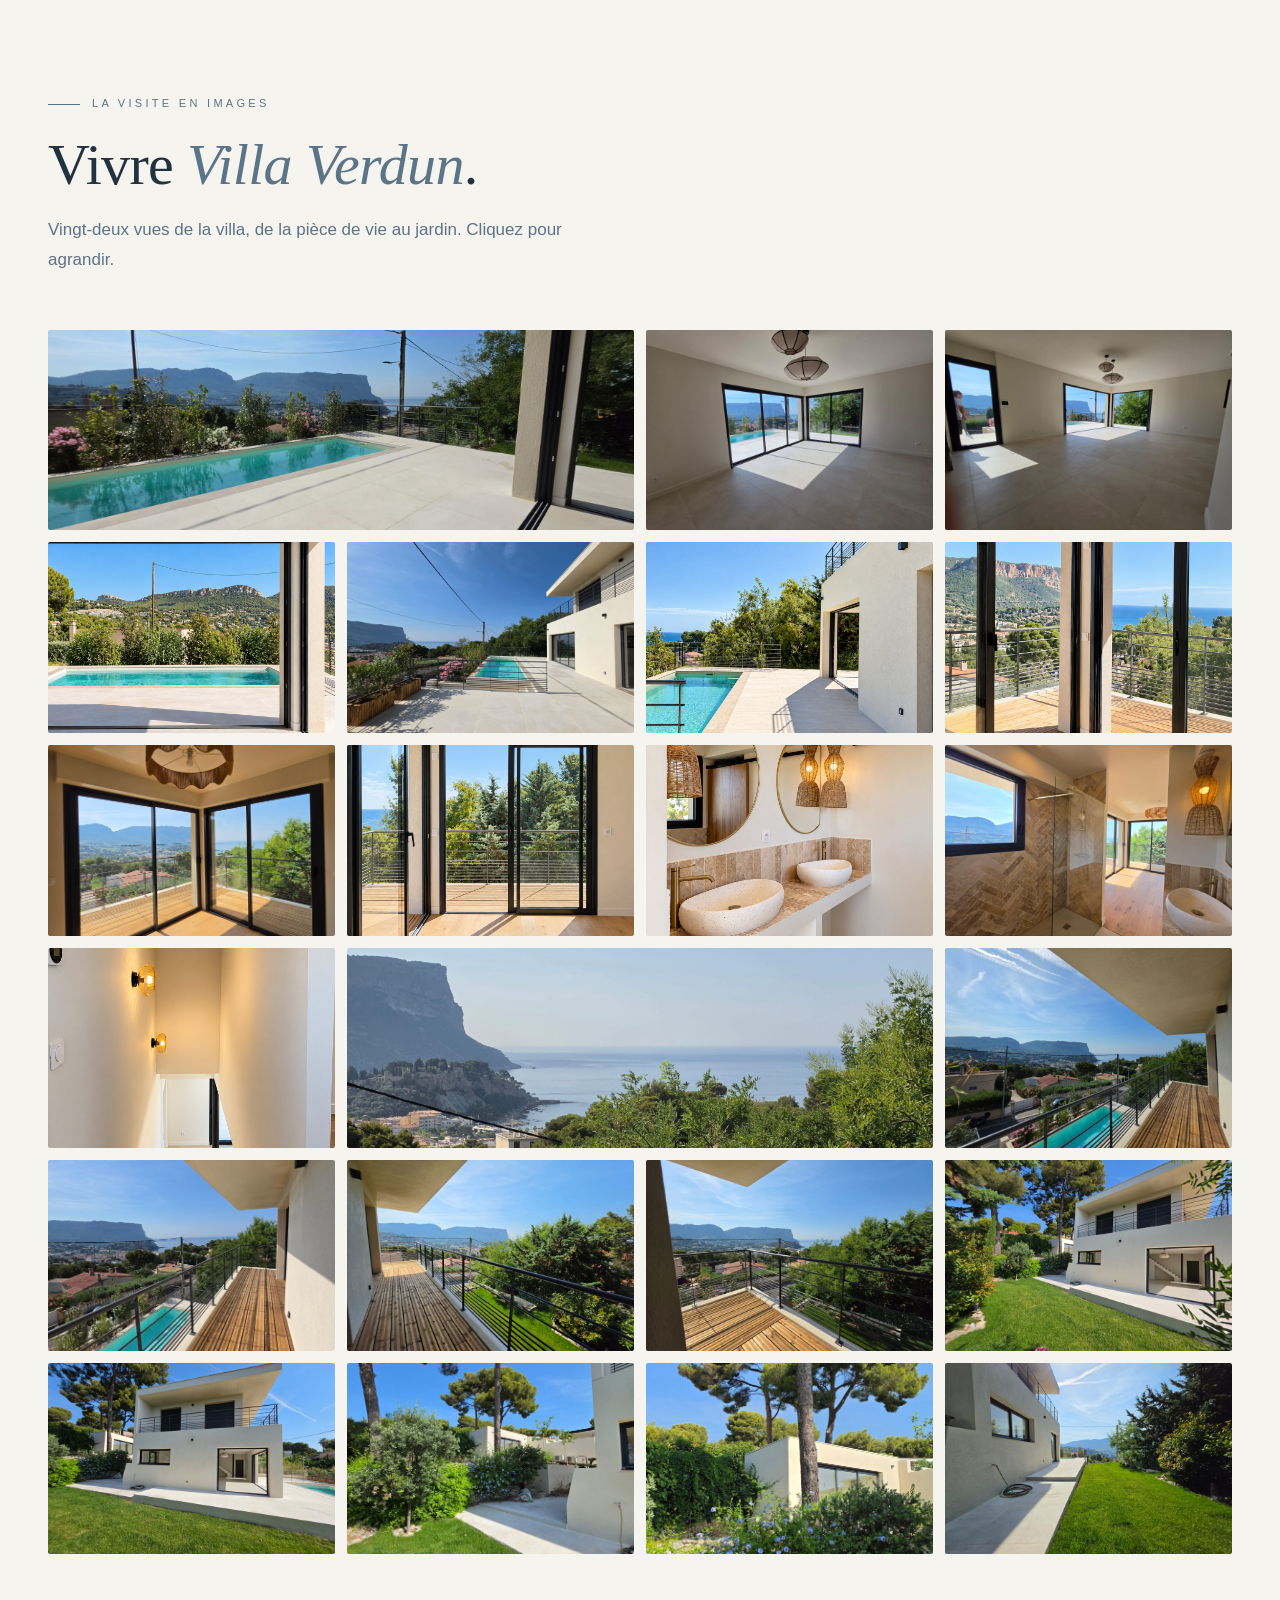
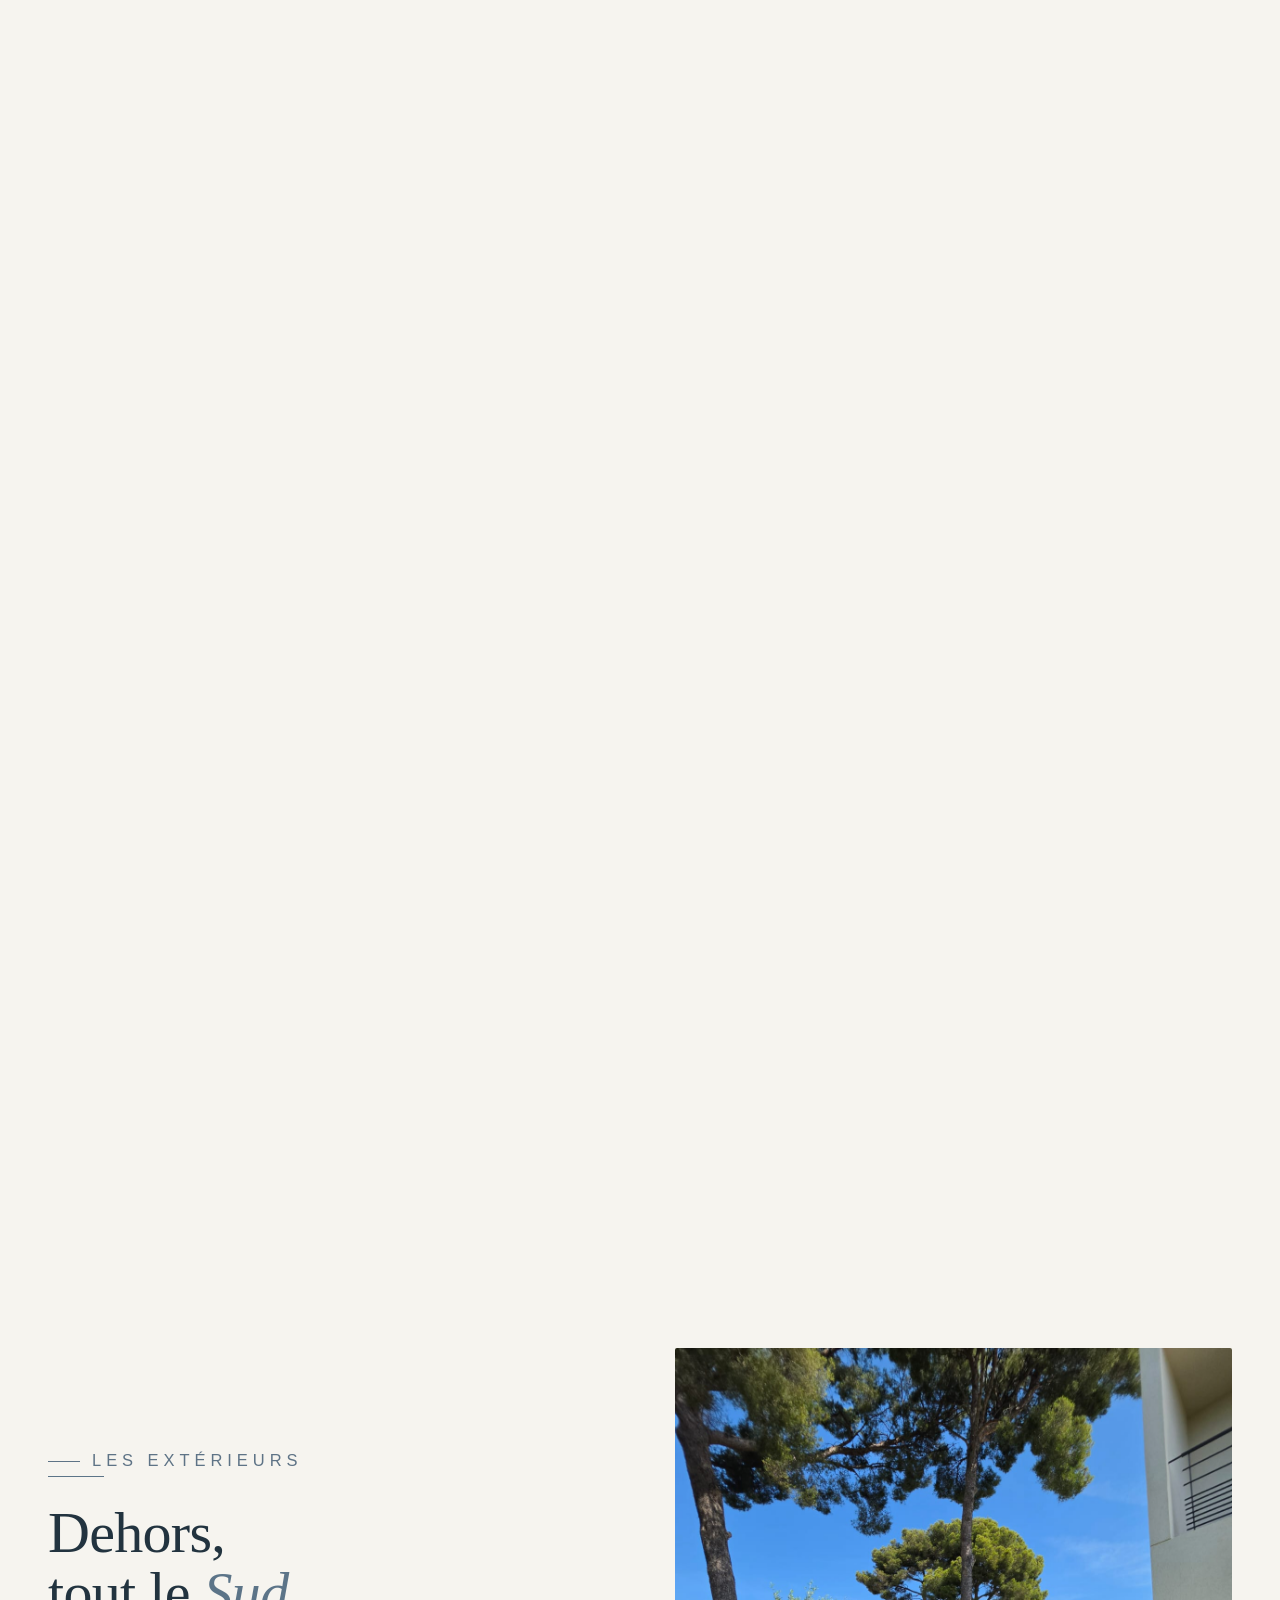
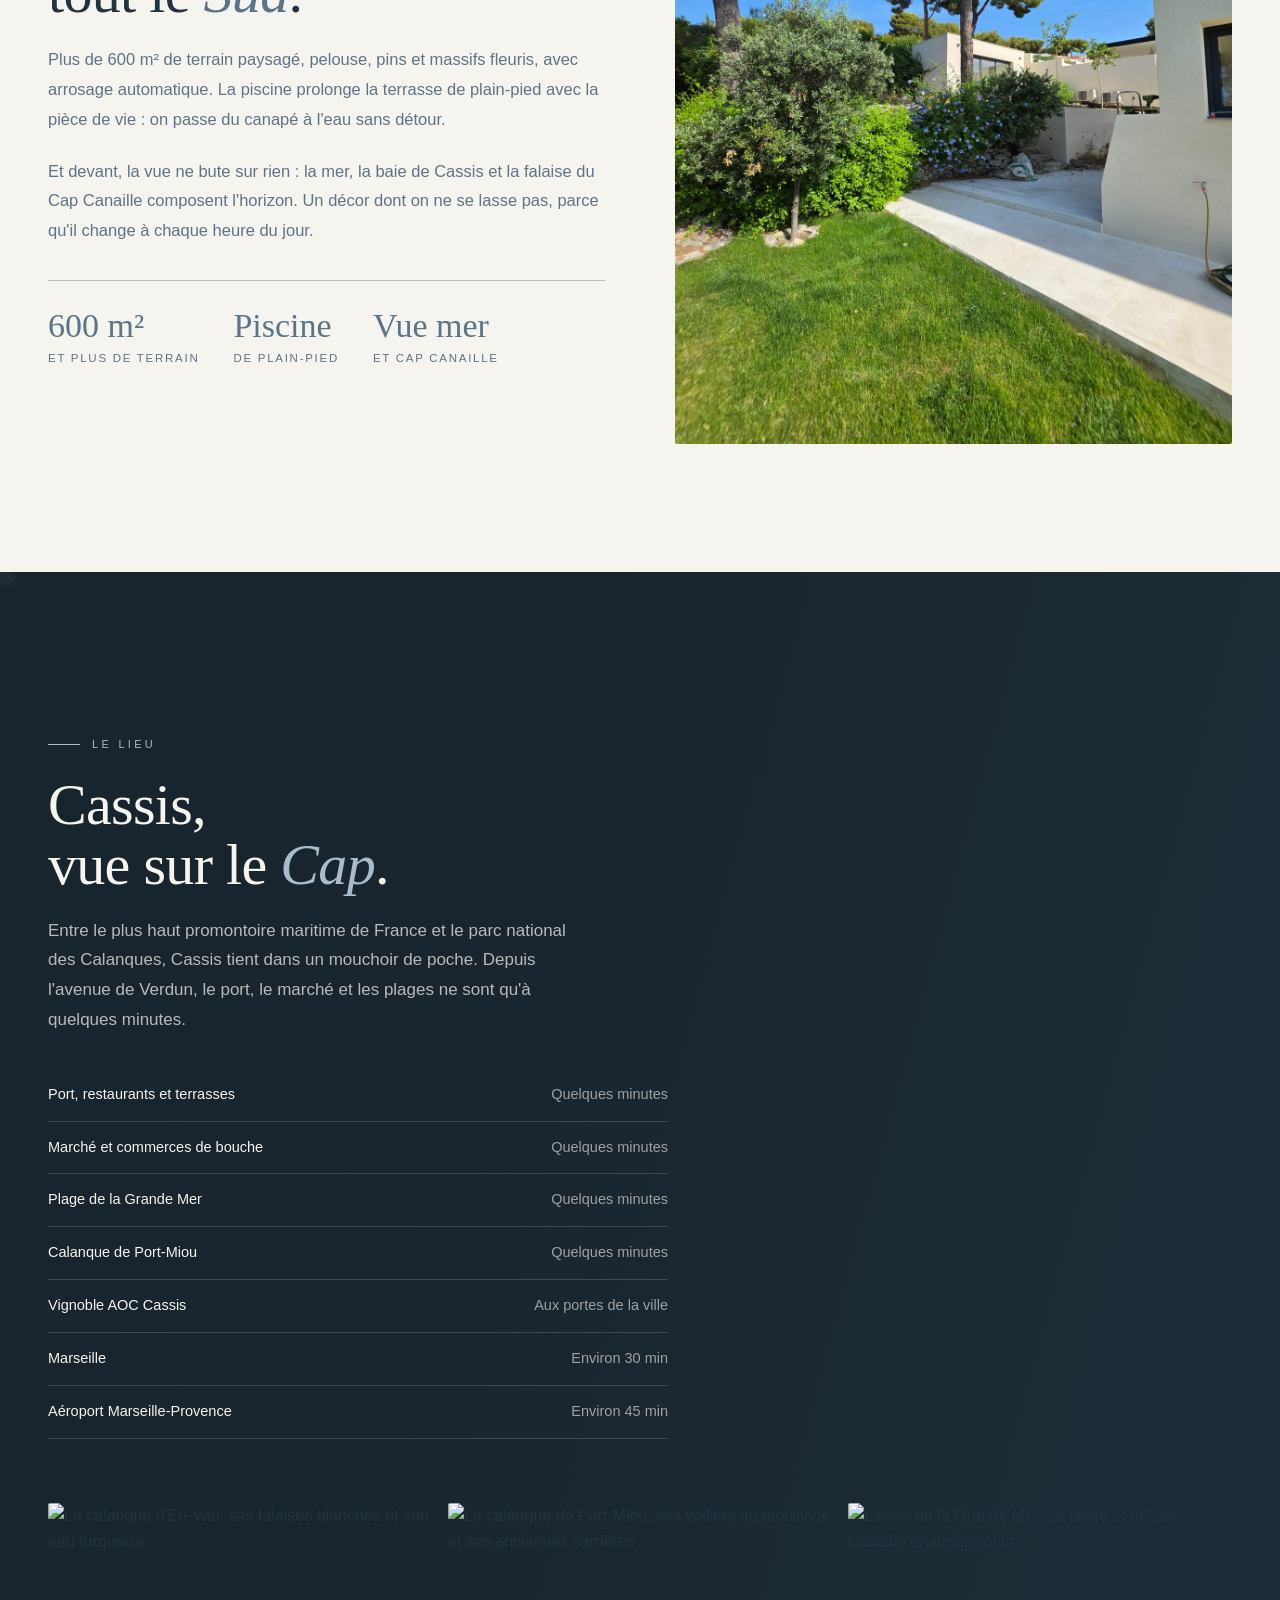
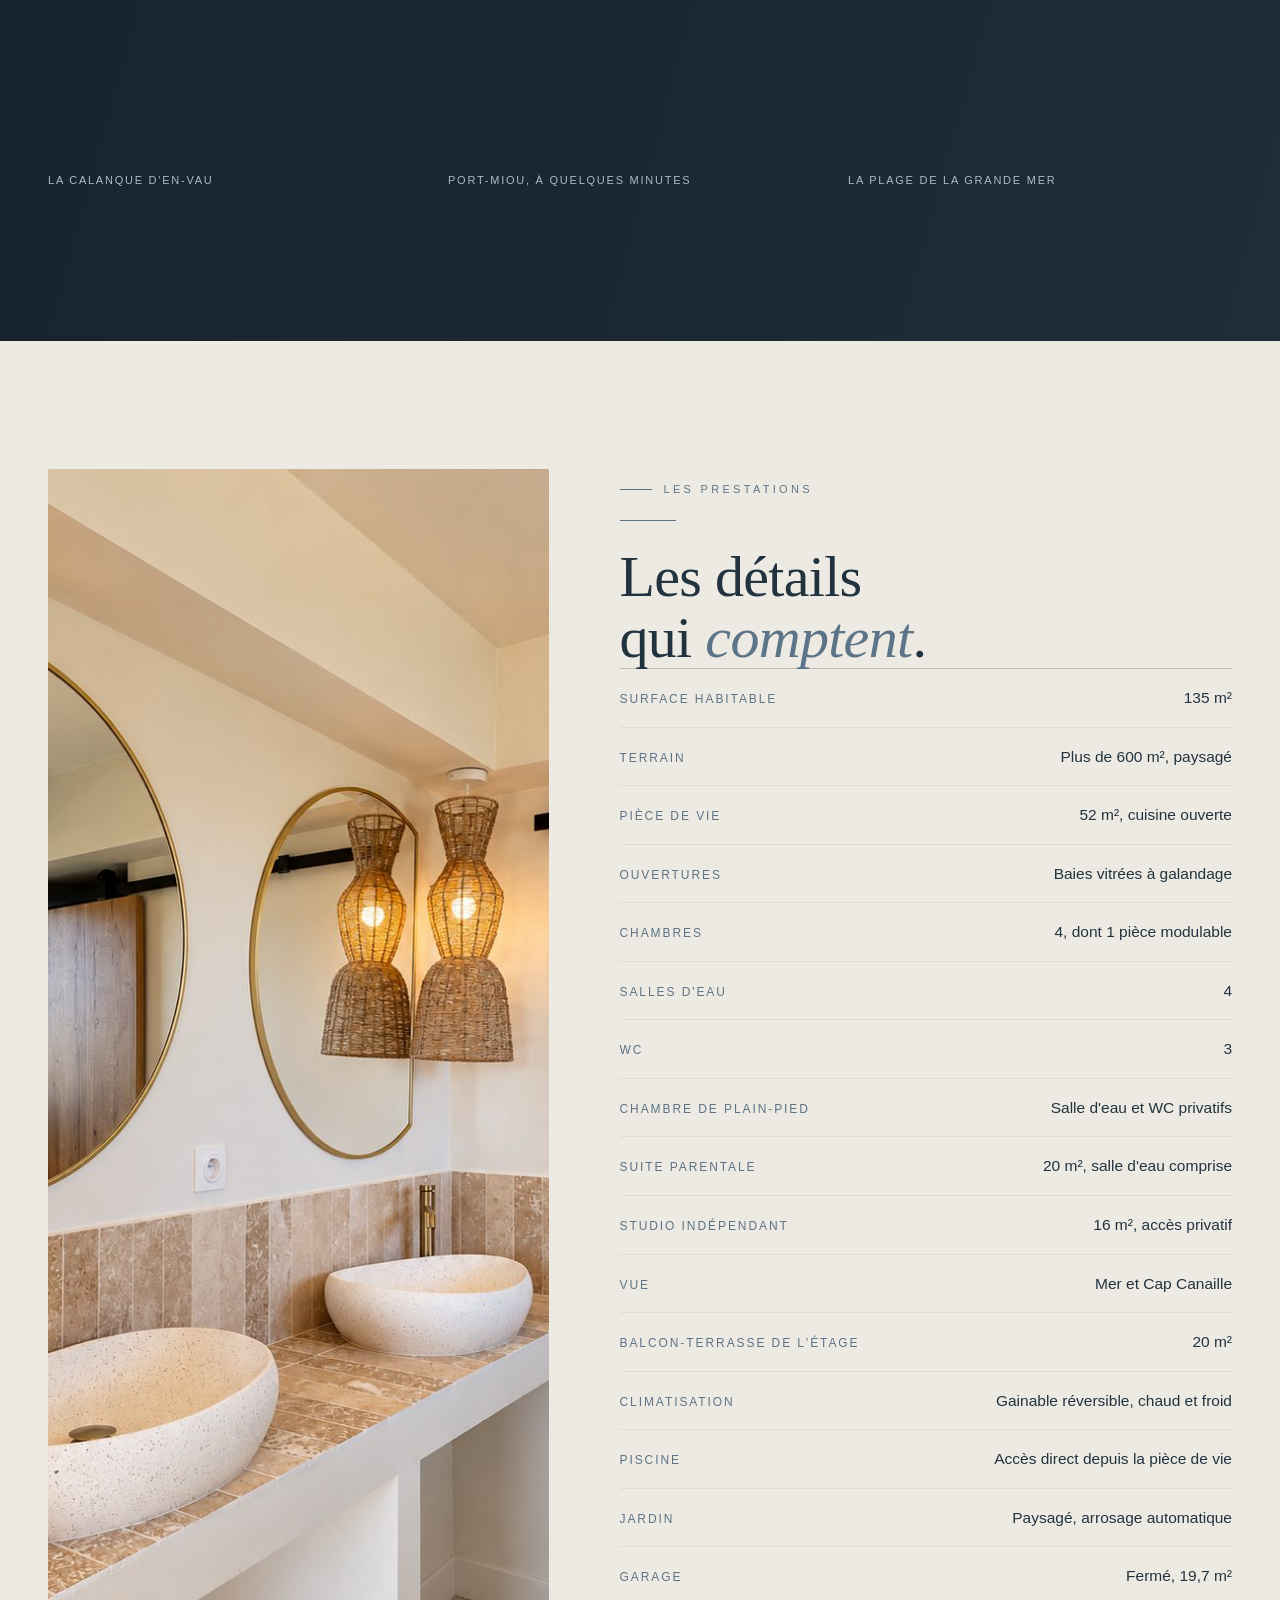
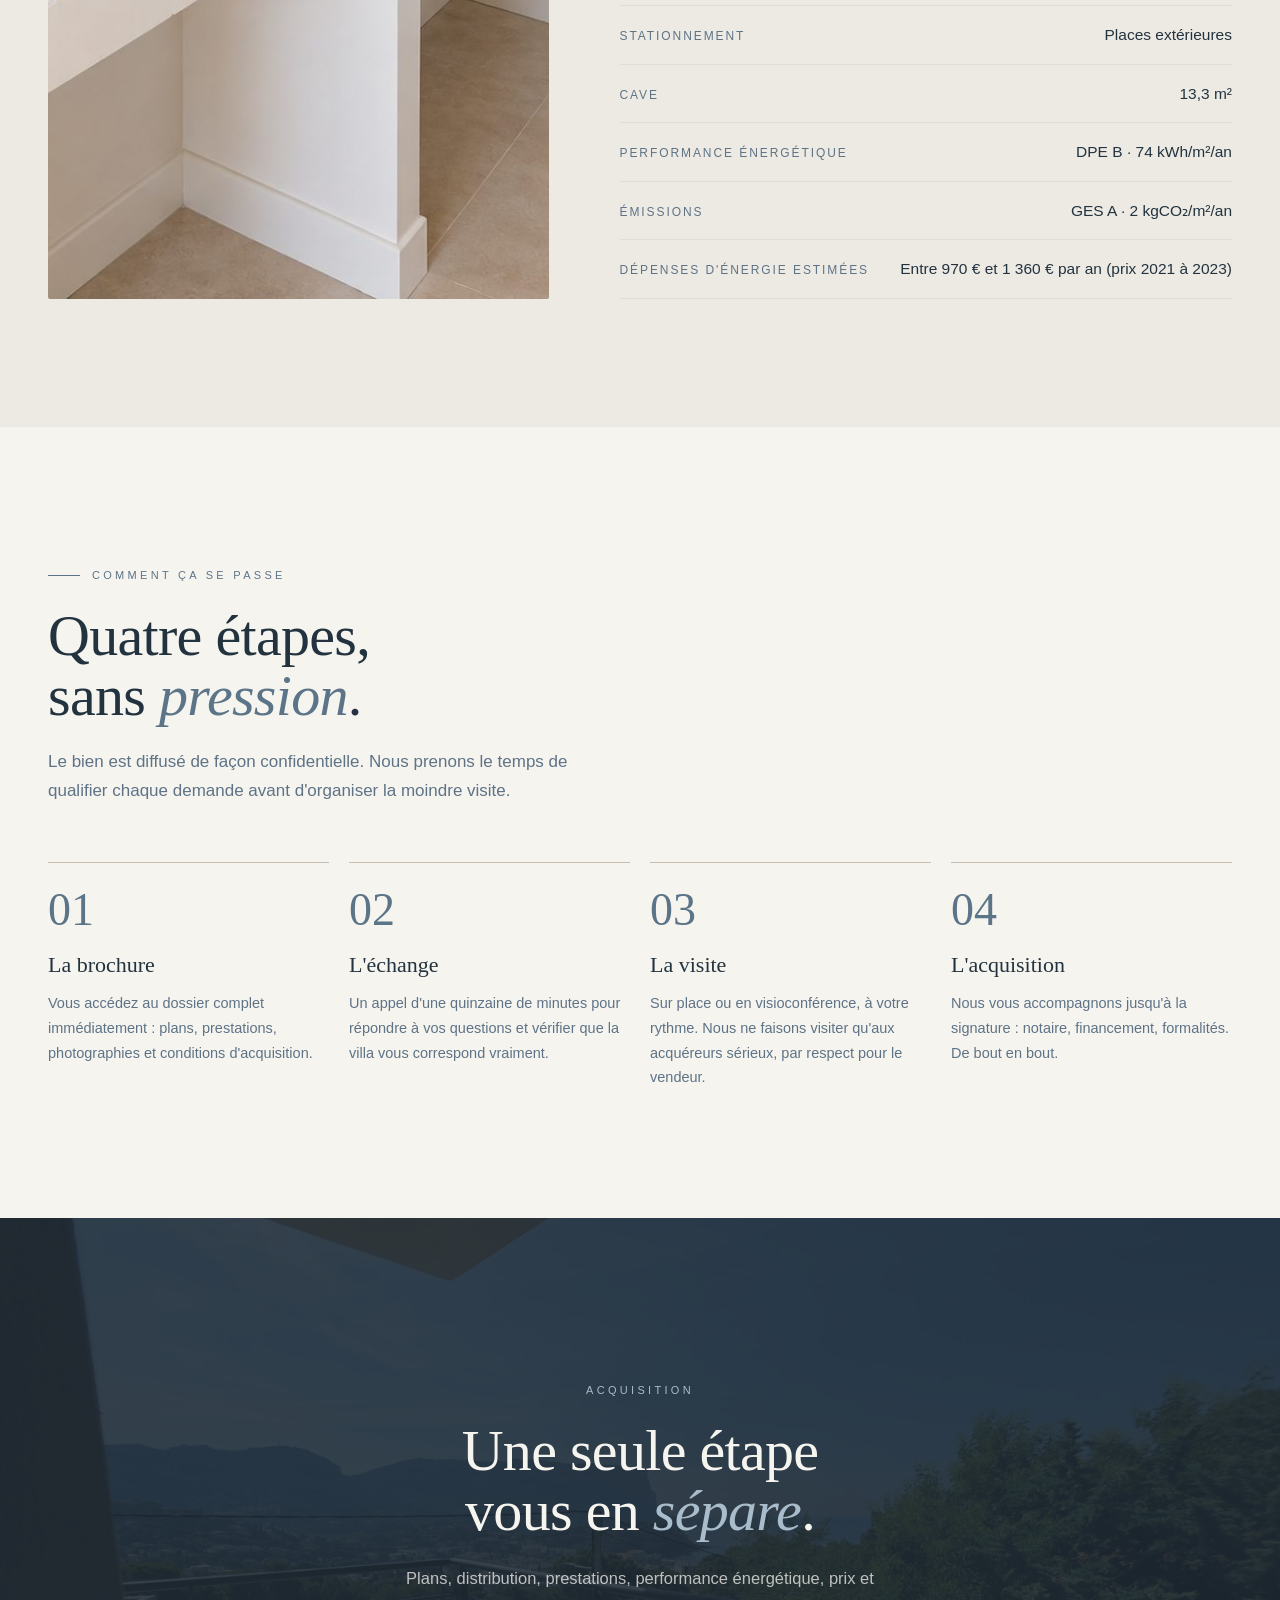
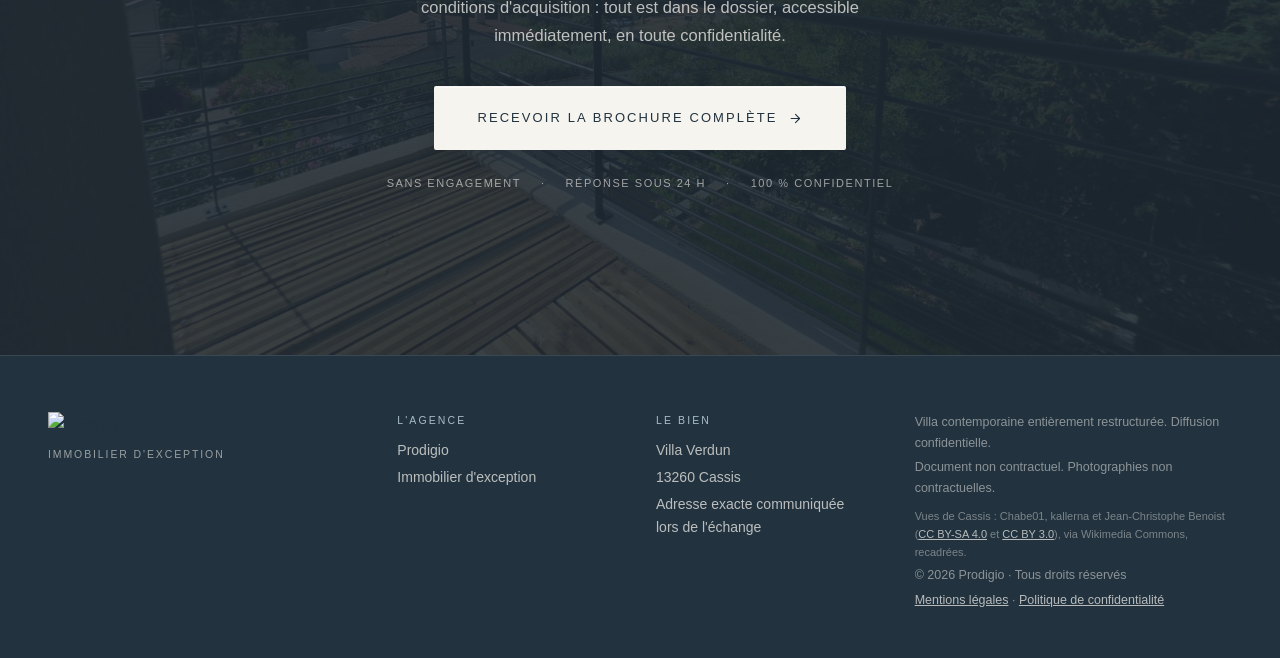
==== commit da4f790d: "Retirer le numero WhatsApp du pied de la landing page Les visiteurs ecrivaient directement au lieu d" ====
--- a/index.html
+++ b/index.html
@@ -778,10 +778,6 @@
       <p class="footer__info-title">L'agence</p>
       <p>Prodigio</p>
       <p>Immobilier d'exception</p>
-      <a class="footer__wa" href="https://wa.me/33668680407" target="_blank" rel="noopener noreferrer">
-        <svg width="15" height="15" viewBox="0 0 24 24" fill="currentColor"><path d="M12 2C6.5 2 2 6.5 2 12c0 1.8.5 3.4 1.3 4.9L2 22l5.3-1.4c1.4.8 3 1.2 4.7 1.2 5.5 0 10-4.5 10-10S17.5 2 12 2zm0 18.2c-1.5 0-3-.4-4.3-1.2l-.3-.2-3.2.8.9-3.1-.2-.3c-.8-1.3-1.3-2.8-1.3-4.4C3.6 7.4 7.4 3.6 12 3.6s8.4 3.8 8.4 8.4-3.8 8.2-8.4 8.2z"/><path d="M17.5 14.4c-.3-.2-1.7-.9-2-1-.3-.1-.4-.2-.6.1-.2.3-.7.9-.9 1.1-.2.2-.3.2-.6.1-.3-.2-1.2-.5-2.3-1.4-.9-.8-1.4-1.7-1.6-2-.2-.3 0-.5.1-.6l.5-.5c.1-.2.2-.3.3-.5 0-.2 0-.4-.1-.5l-.9-2.1c-.2-.5-.4-.5-.6-.5h-.5c-.2 0-.5.1-.7.3-.3.3-1 .9-1 2.3s1 2.7 1.2 2.9c.1.2 2 3.1 5 4.3.7.3 1.2.5 1.6.6.7.2 1.3.2 1.8.1.6-.1 1.7-.7 1.9-1.4.2-.7.2-1.2.2-1.4-.1-.1-.3-.2-.6-.3z"/></svg>
-        Écrire sur WhatsApp
-      </a>
     </div>
 
     <div class="footer__info">
--- a/styles.css
+++ b/styles.css
@@ -1129,14 +1129,6 @@
 .footer__tagline { font-size: 10.5px; letter-spacing: .18em; text-transform: uppercase; color: rgba(246,244,239,.56); margin-top: 8px; }
 .footer__info p { margin: 0 0 4px; font-size: 14px; color: rgba(246,244,239,.72); }
 .footer__info-title { font-size: 10.5px !important; letter-spacing: .2em; text-transform: uppercase; color: var(--accent-light) !important; margin-bottom: 10px !important; }
-.footer__wa {
-  display: inline-flex; align-items: center; gap: 8px; margin-top: 14px;
-  padding: 9px 18px; background: #25D366; color: #fff; border-radius: 100px;
-  font-size: 11.5px; letter-spacing: .12em; text-transform: uppercase; font-weight: 500;
-  text-decoration: none; transition: filter var(--t-fast);
-}
-.footer__wa:hover { filter: brightness(1.08); }
-
 .footer__credits p { margin: 0 0 4px; font-size: 12.5px; color: rgba(246,244,239,.5); }
 .footer__credits a { color: rgba(246,244,239,.7); }
 .footer__credits-photo { font-size: 11px !important; line-height: 1.6; color: rgba(246,244,239,.42) !important; margin-top: 10px !important; }
